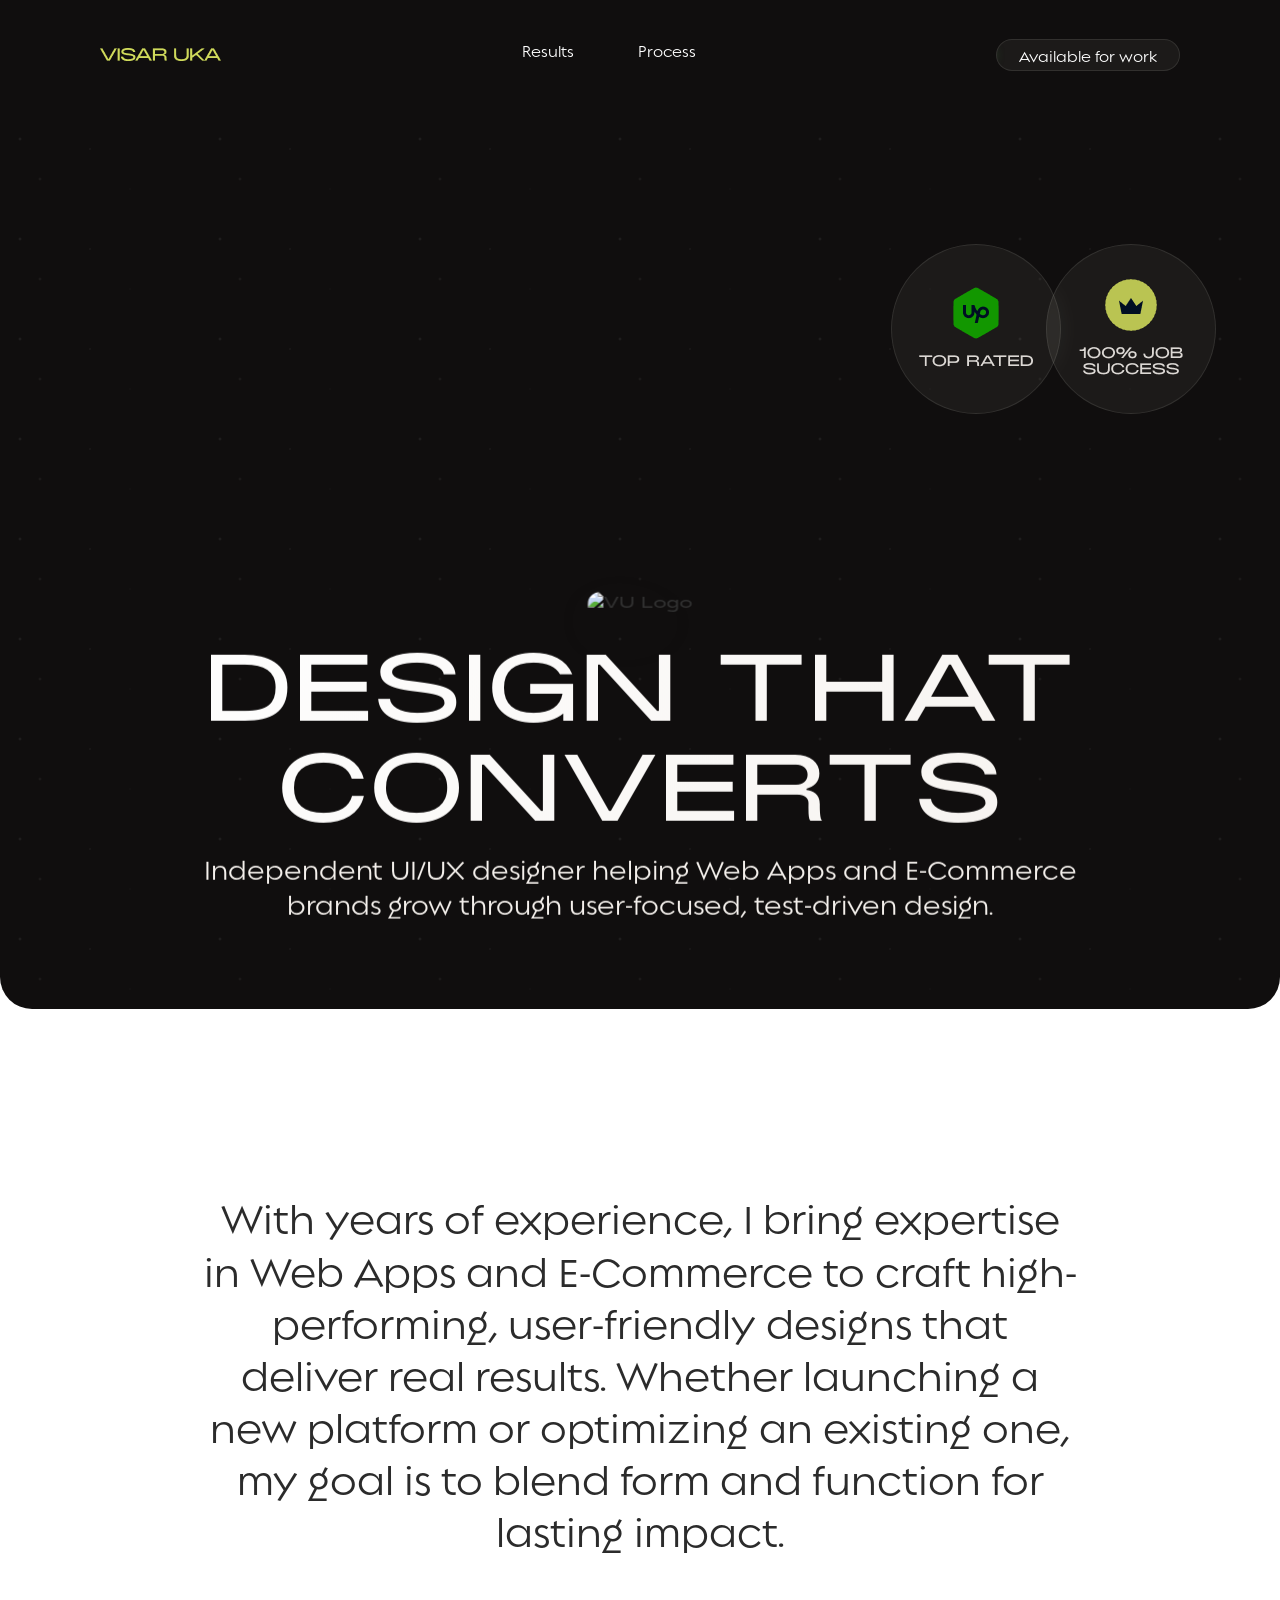
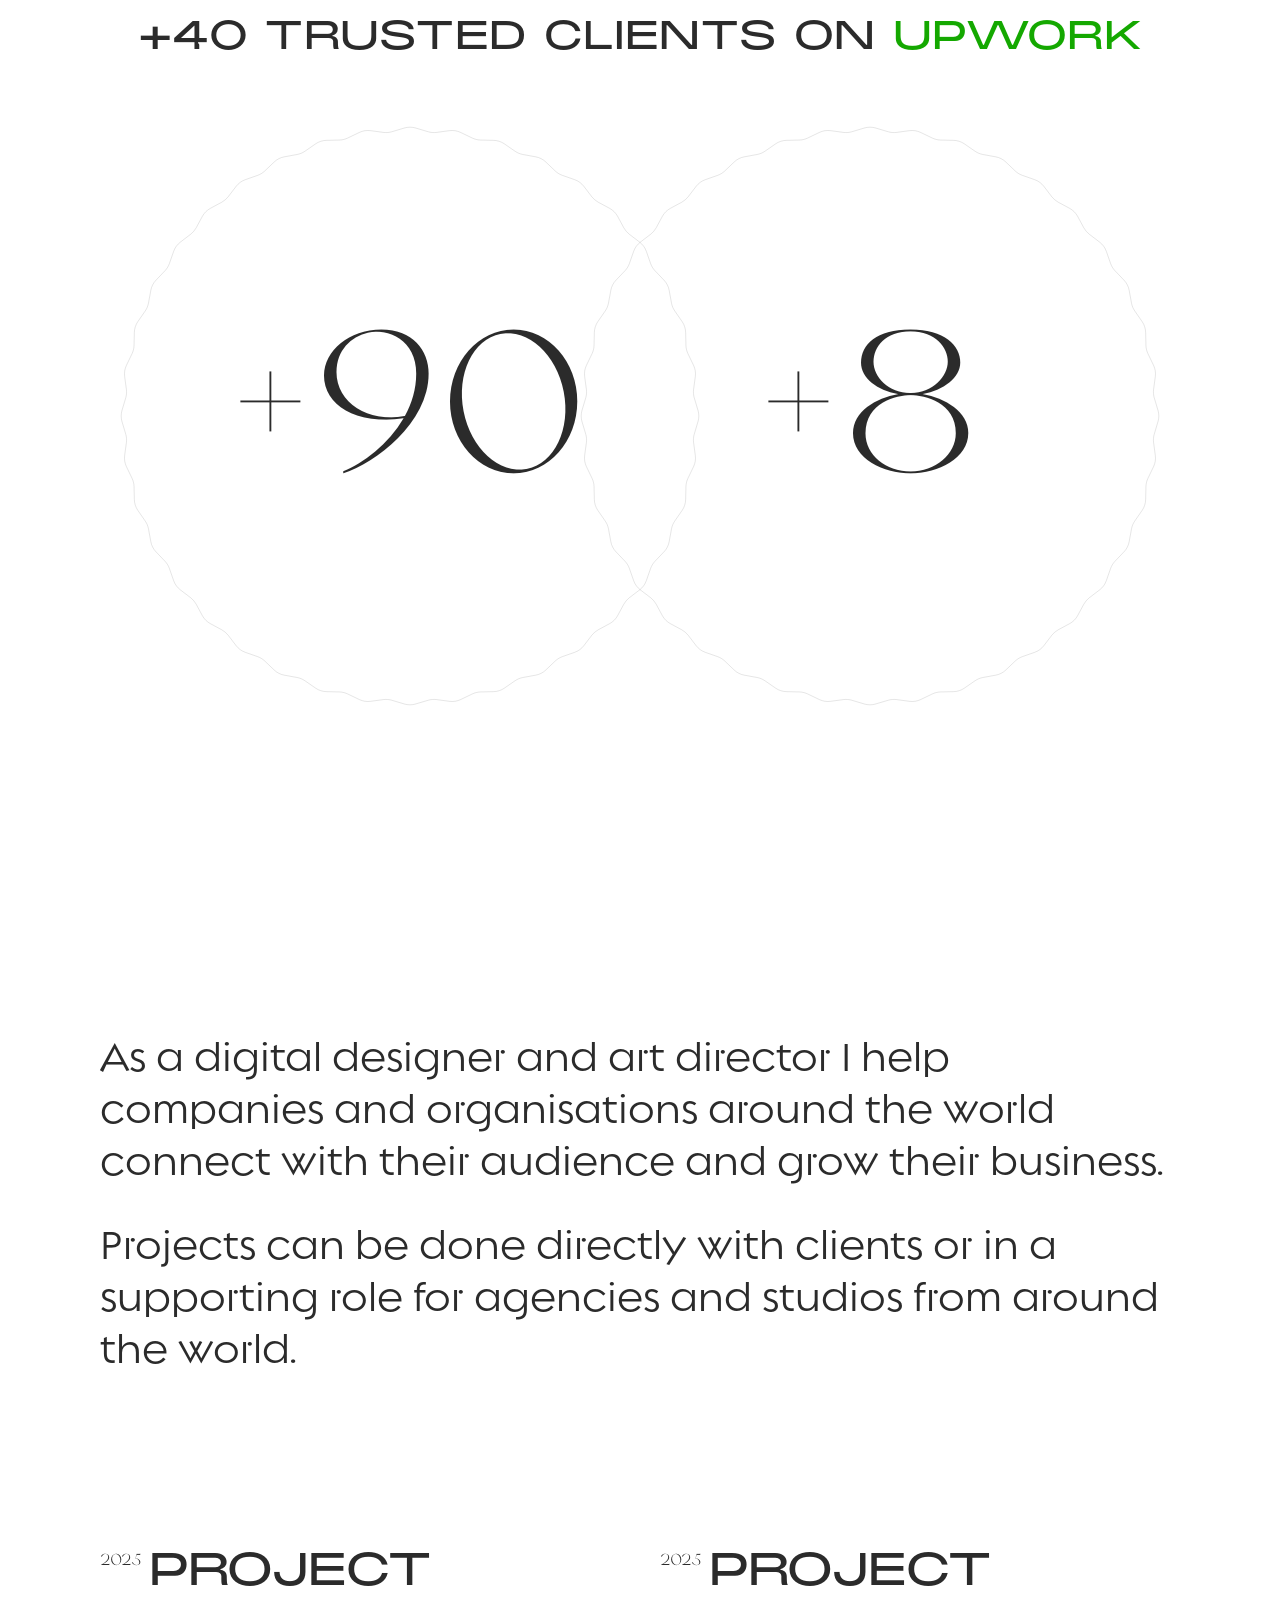
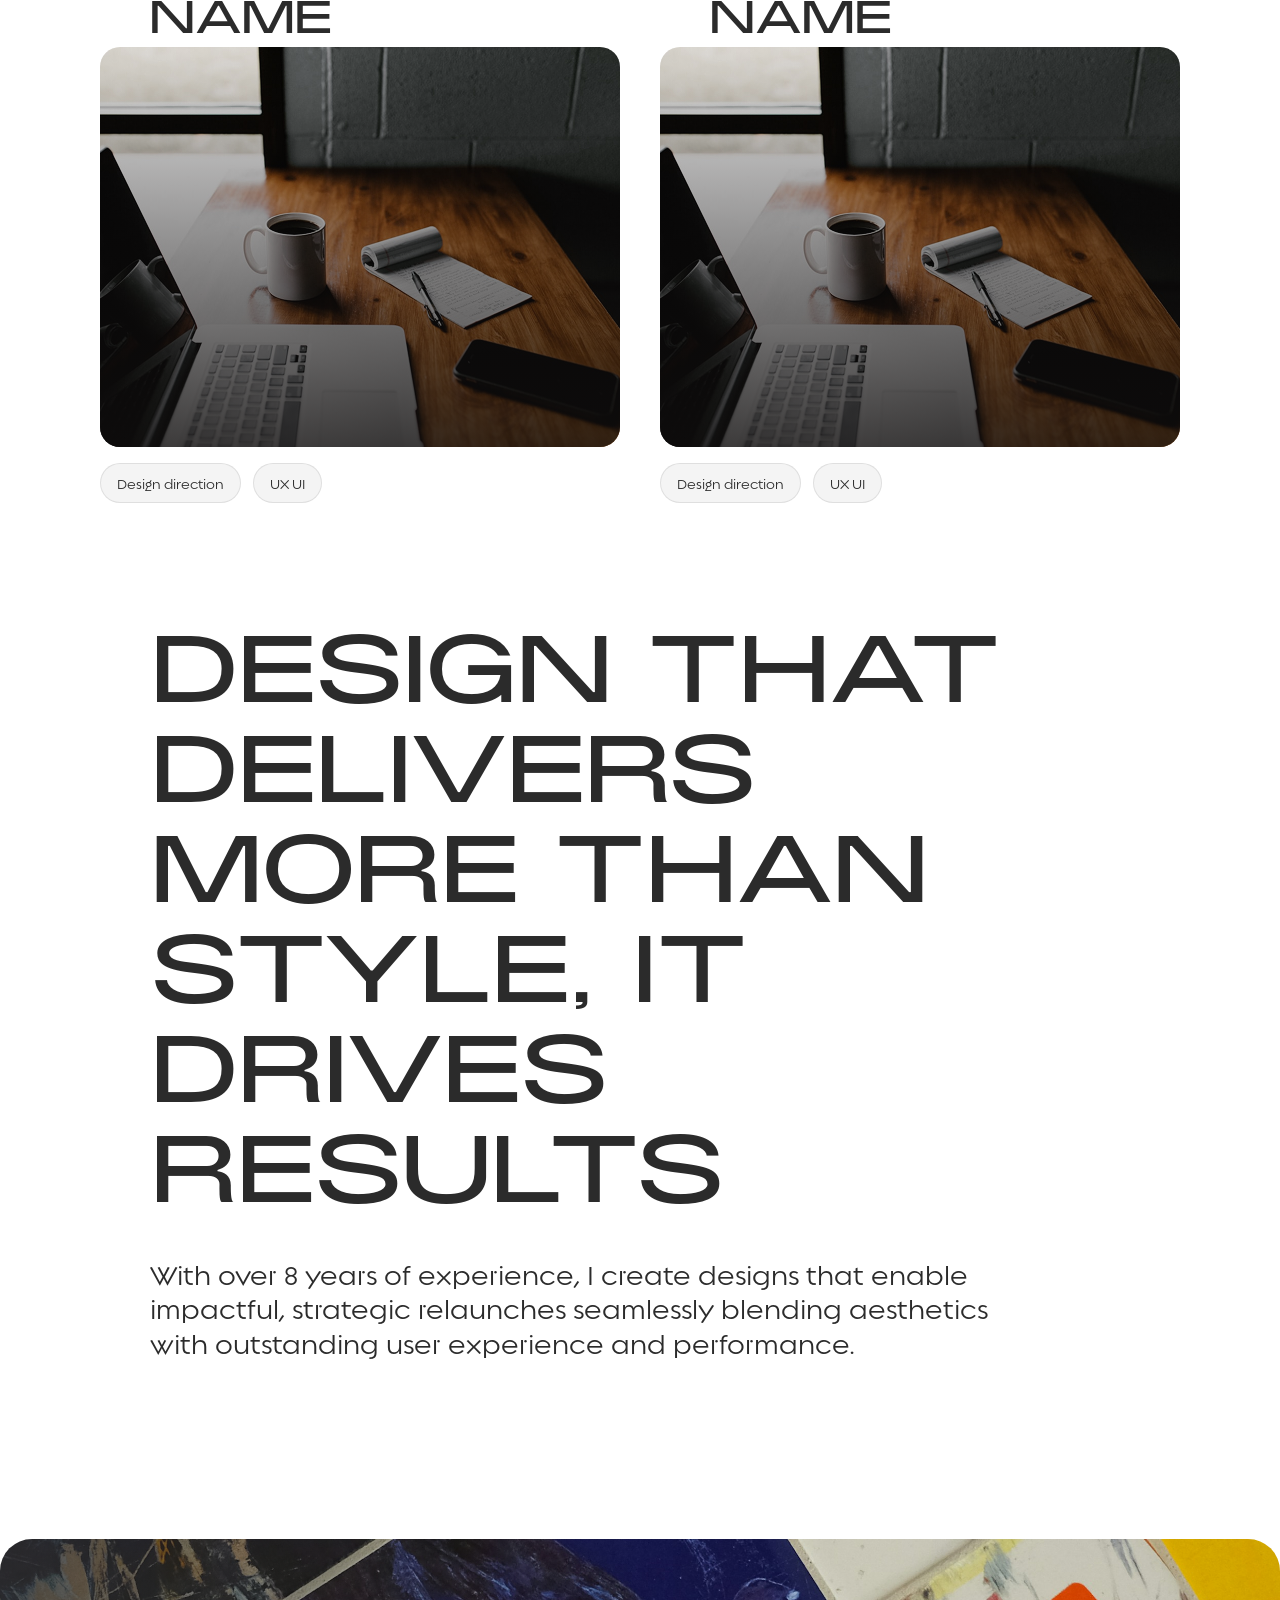
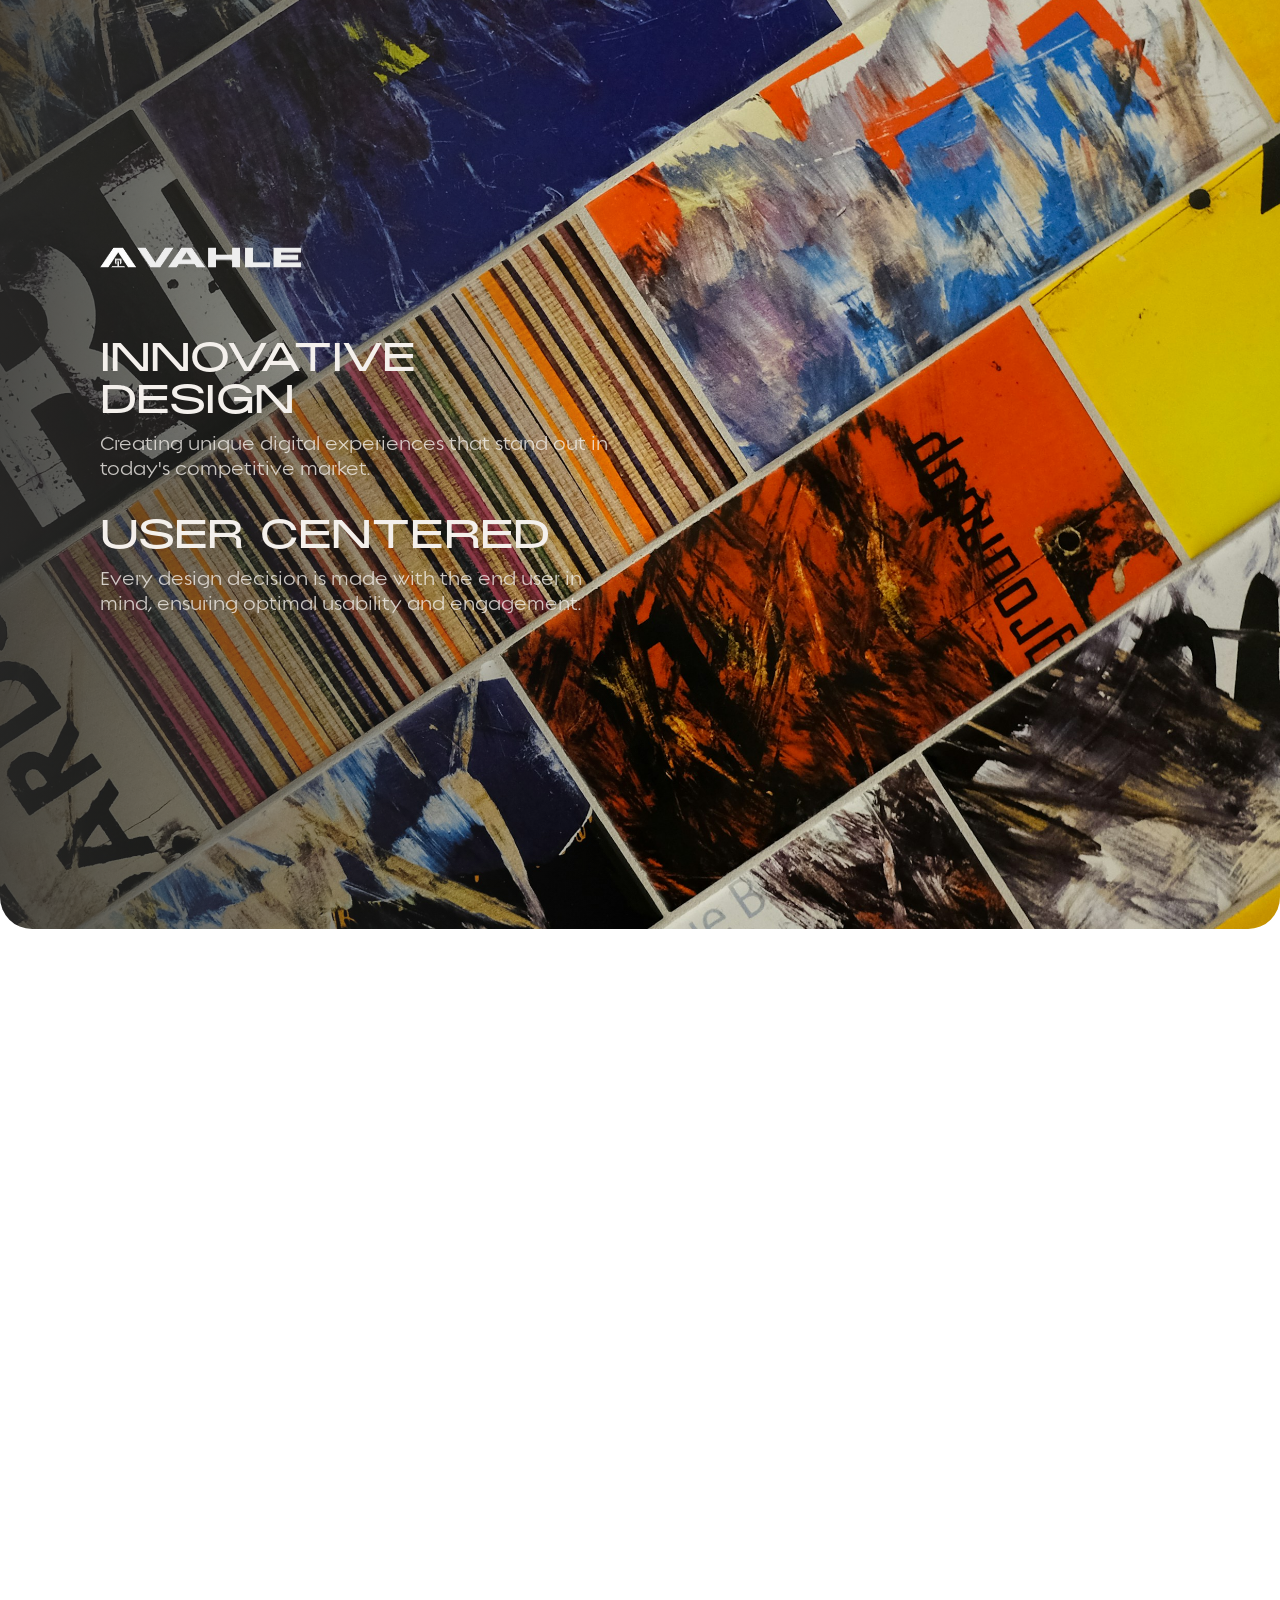
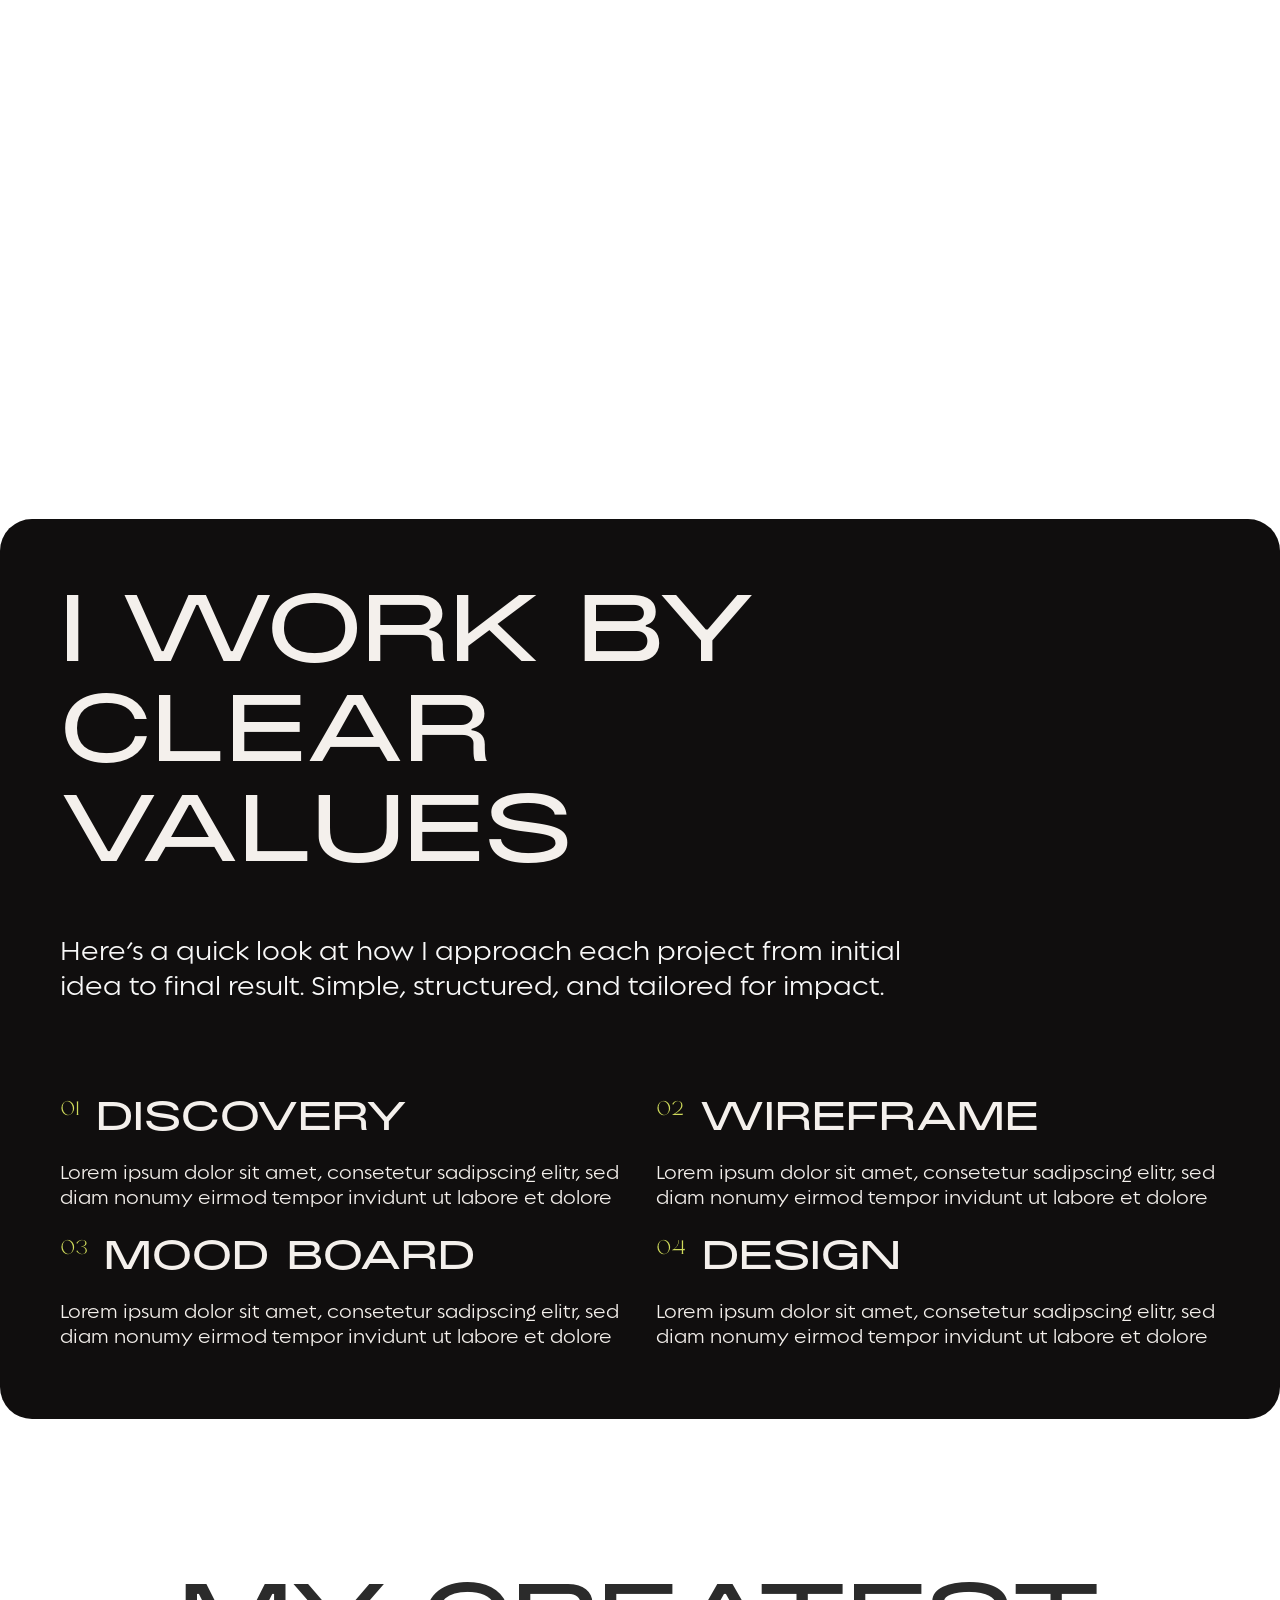
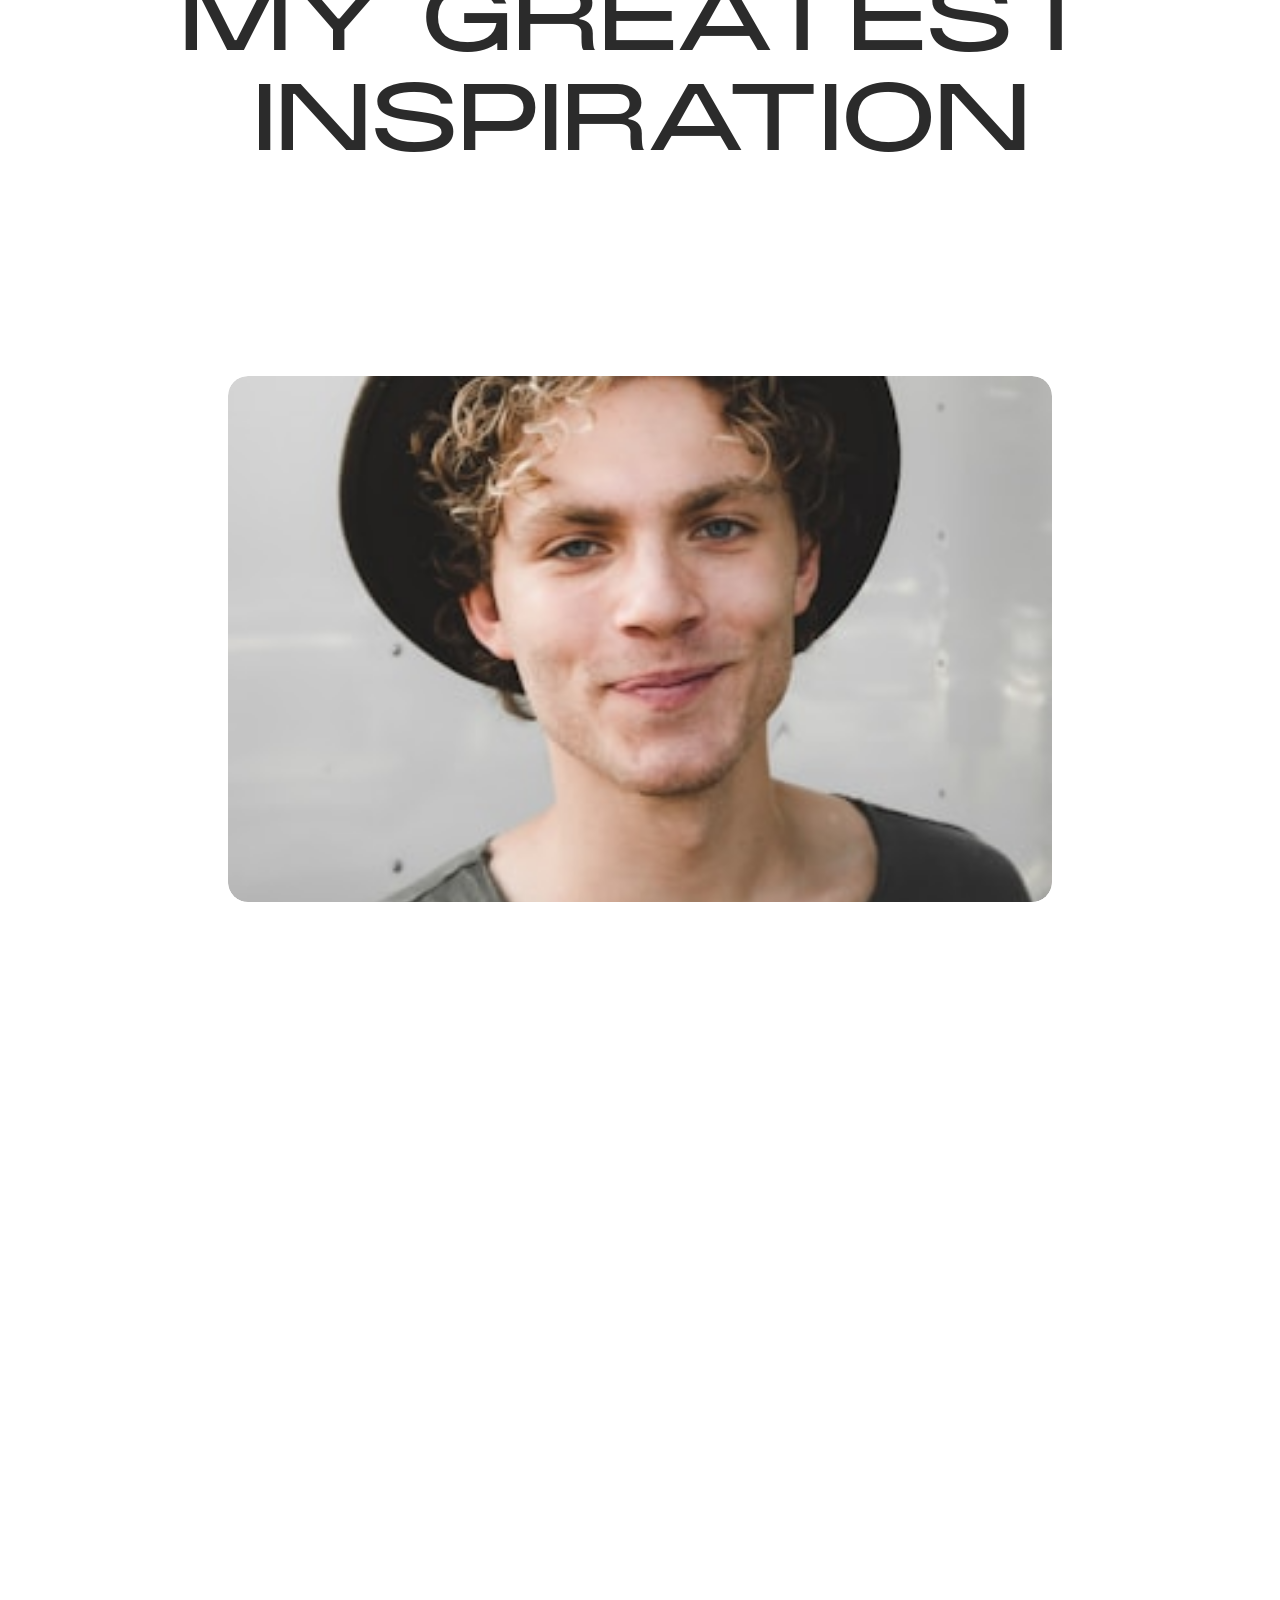
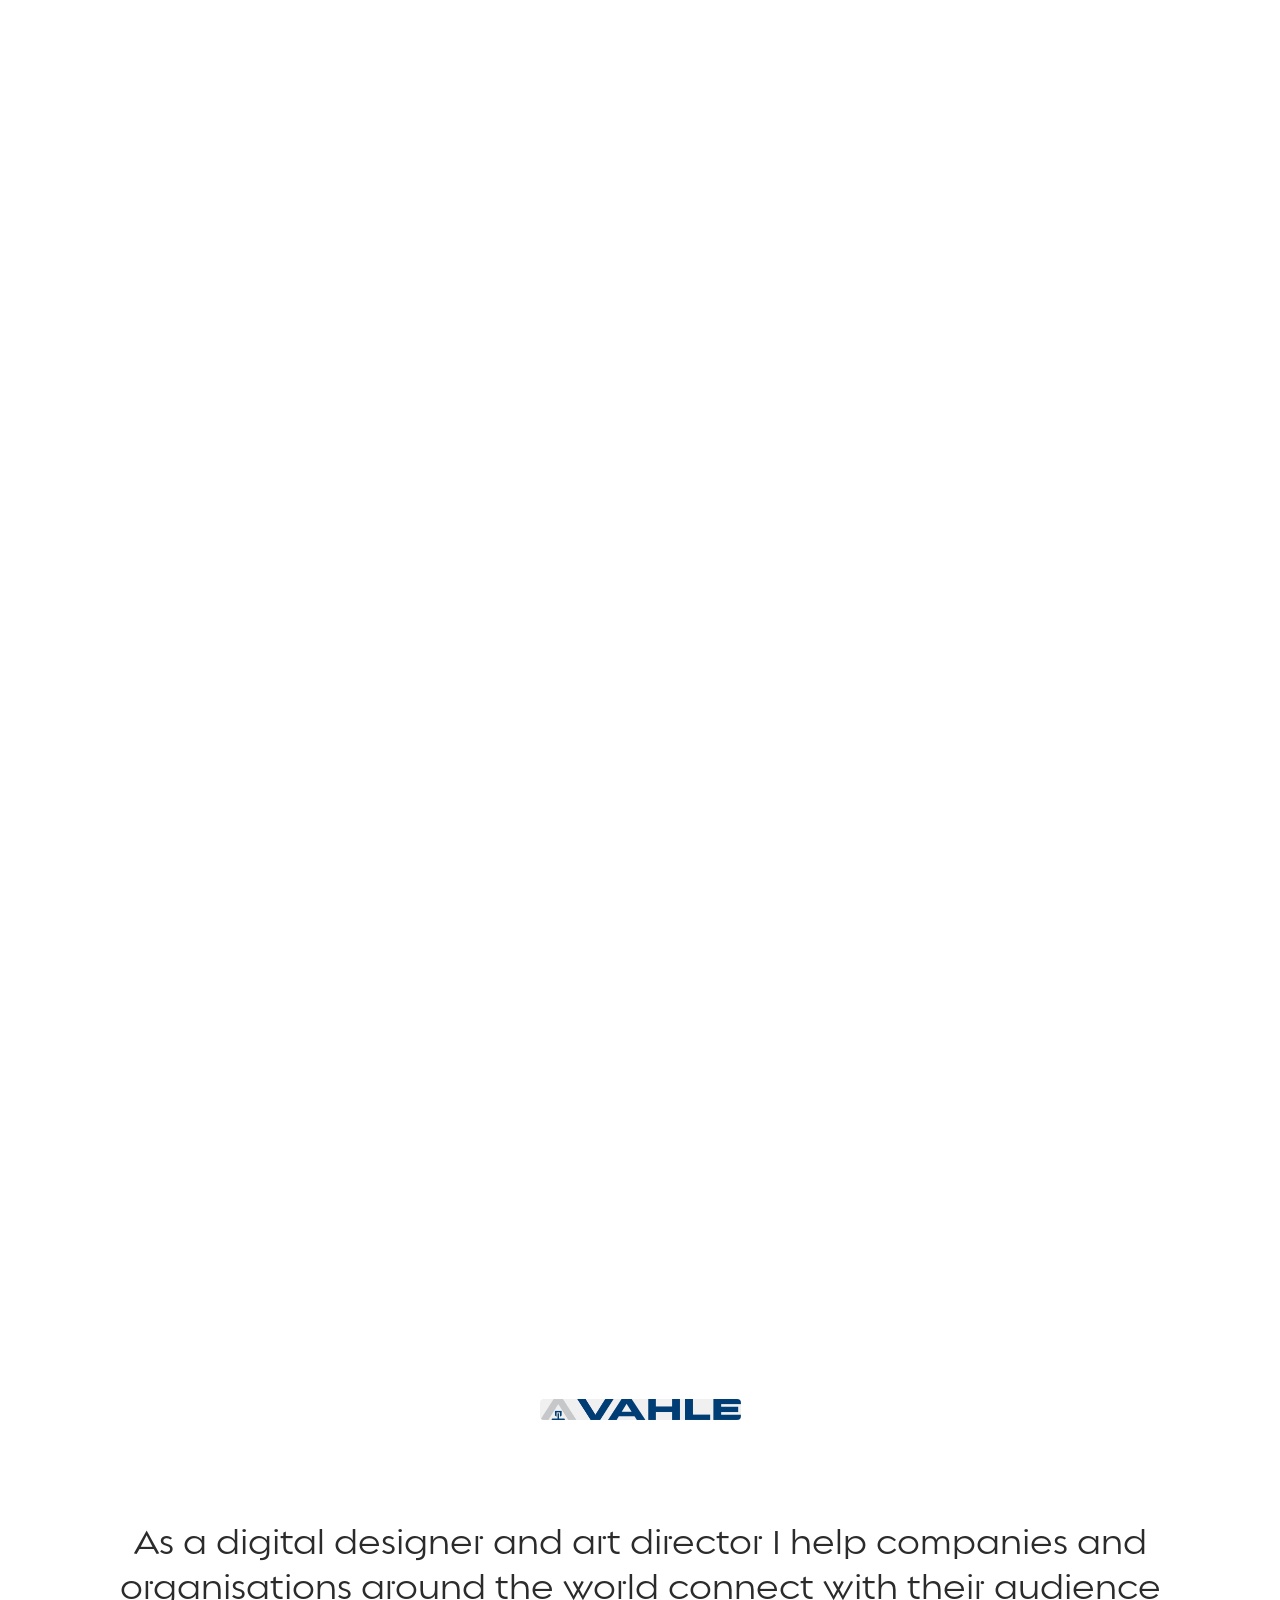
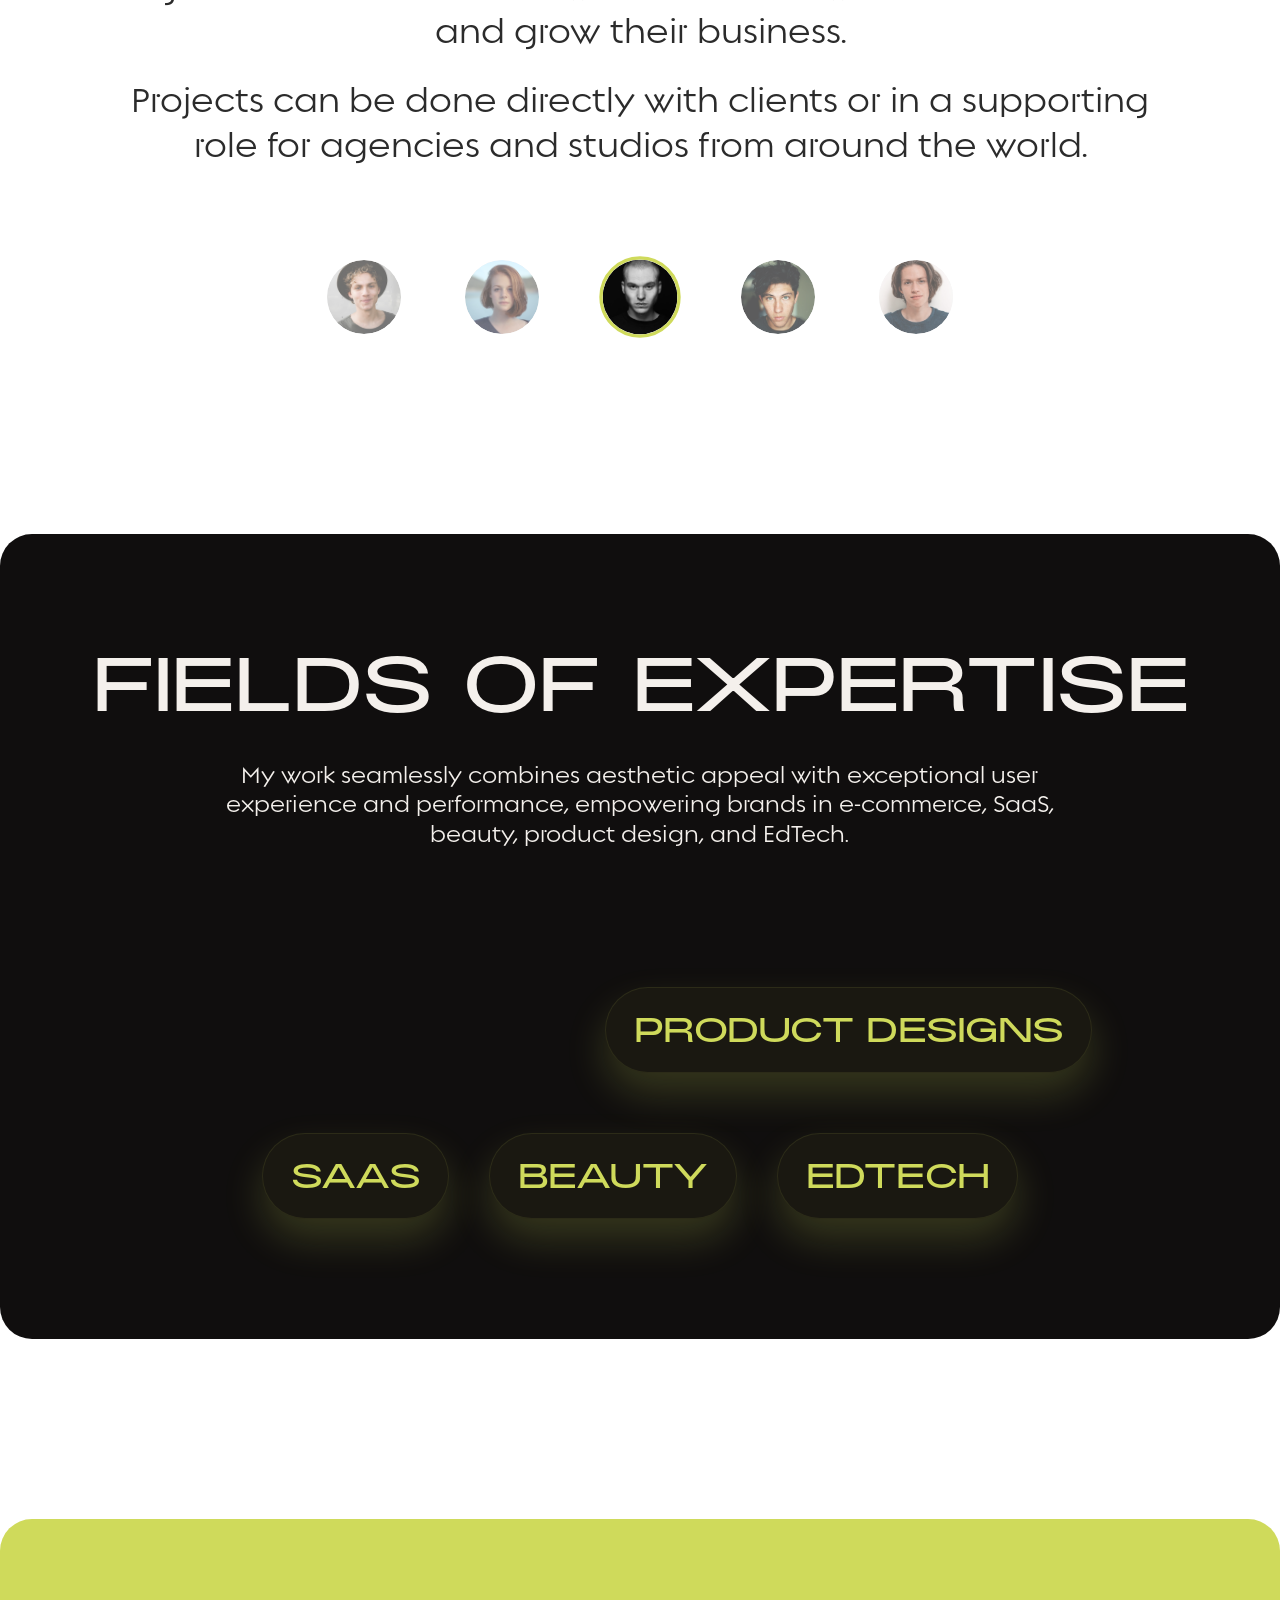
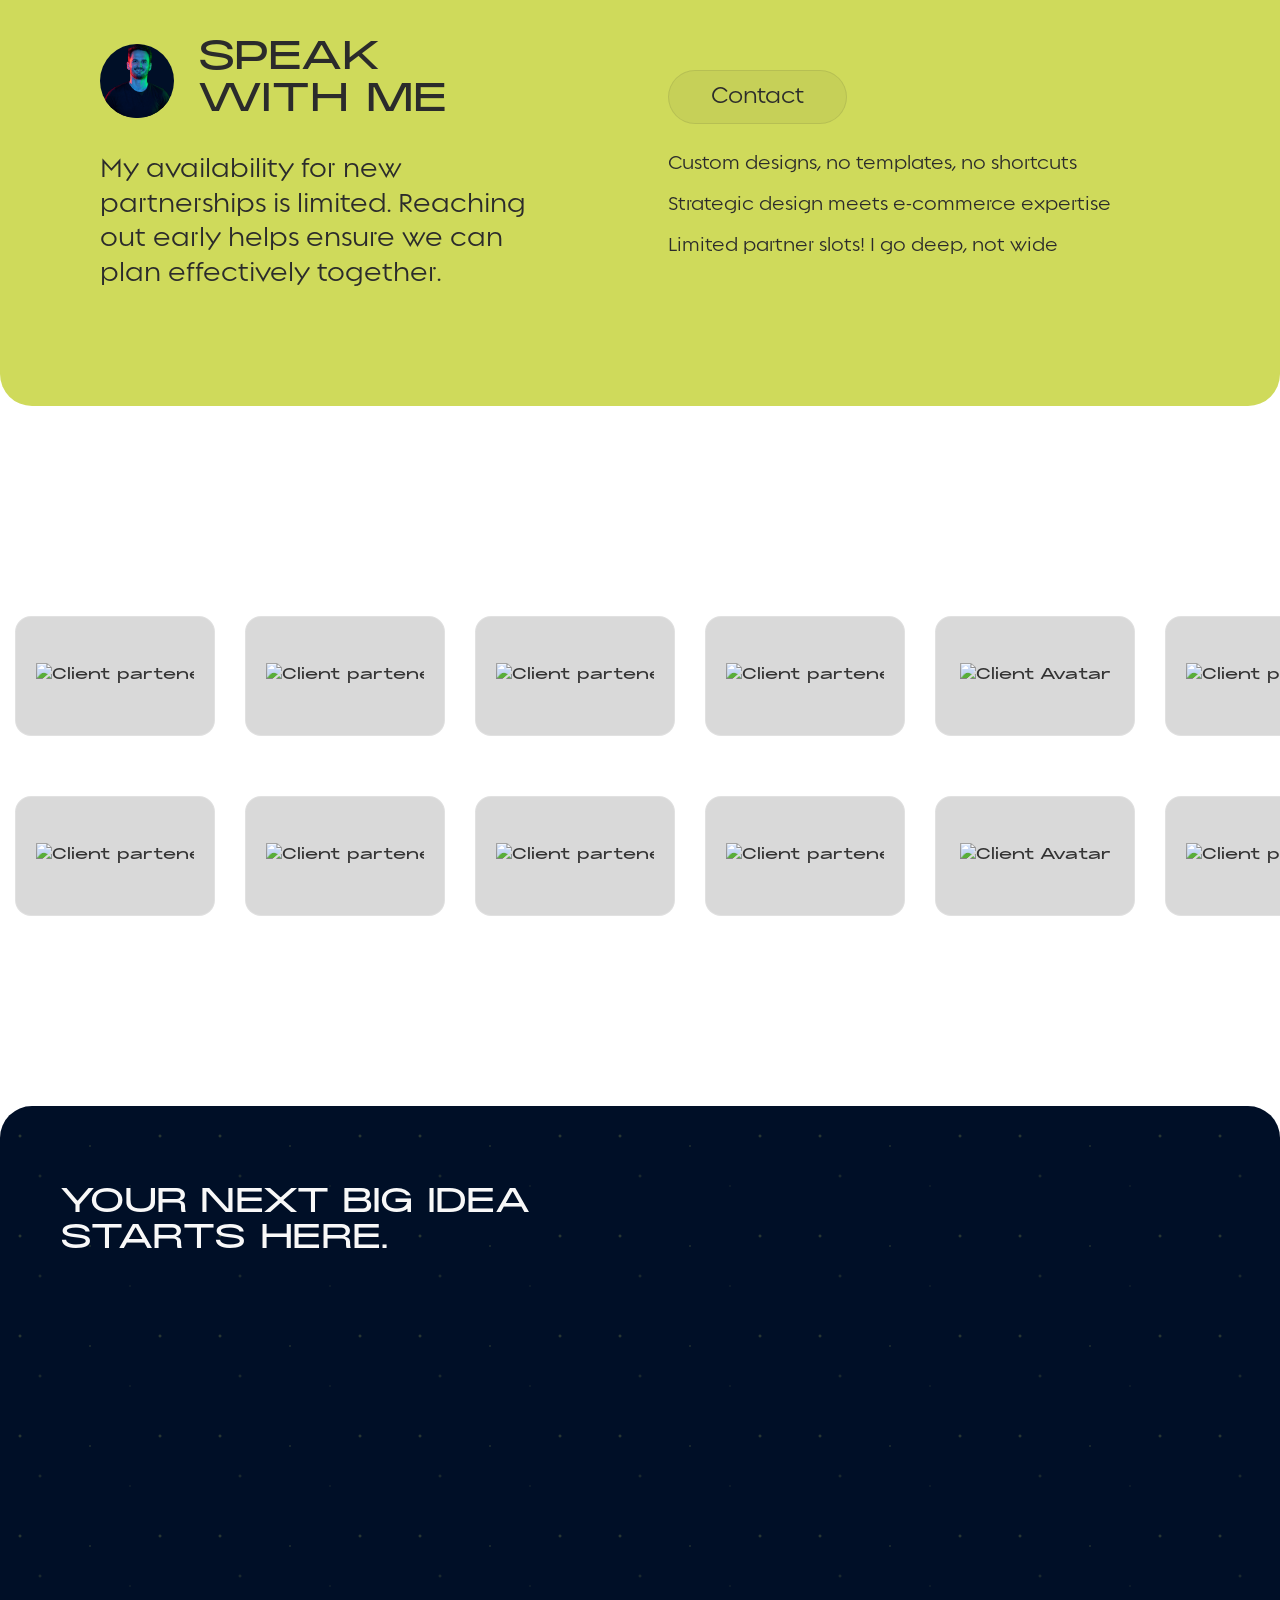
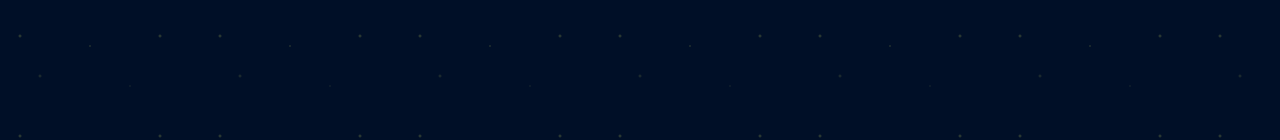
==== index.html @ d5e23ad5 "responsive bugs" ====
<!DOCTYPE html>
<html lang="en">

<head>
    <meta charset="UTF-8">
    <meta name="viewport" content="width=device-width, initial-scale=1.0">
    <meta http-equiv="X-UA-Compatible" content="ie=edge">
    <title>Vu Portfolio</title>

    <!-- Preload fonts for better performance -->
    <link rel="preload" href="assets/fonts/fonts/Alias/Alias-Regular.otf" as="font" type="font/otf" crossorigin>
    <link rel="preload" href="assets/fonts/fonts/Alias/Alias-Bold.otf" as="font" type="font/otf" crossorigin>
    <link rel="preload" href="assets/fonts/fonts/Regulator Nova/regulator-nova-medium.otf" as="font" type="font/otf"
        crossorigin>
    <link rel="preload" href="assets/fonts/fonts/SERMO/SERMORegular.otf" as="font" type="font/otf" crossorigin>
    <link rel="preload" href="assets/fonts/fonts/SERMO/SERMO-Italic.otf" as="font" type="font/otf" crossorigin>

    <!-- AOS Animation Library CSS -->
    <link href="https://unpkg.com/aos@2.3.1/dist/aos.css" rel="stylesheet">

    <!-- Custom CSS -->
    <link rel="stylesheet" href="style.css">
</head>

<body>
    <!-- Header Section -->
    <header class="header" data-aos="fade-down">
        <nav class="navbar">
            <div class="logo">
                <img src="assets/visaruka.png" alt="VU Logo" class="desktop-logo">
                <img src="assets/mobile-logo.png" alt="VU Mobile Logo" class="mobile-logo">
            </div>
            <ul class="nav-menu">
                <li><a href="#results" class="nav-link">Results</a></li>
                <li><a href="#process" class="nav-link">Process</a></li>
            </ul>
            <div class="nav-right">
                <p class="availability desktop-availability">Available for work</p>
                <img src="assets/hand.png" alt="Available" class="mobile-availability">
            </div>
        </nav>


    </header>

    <section class="banner-container" data-aos="fade-up">
        <div class="banner-image">
            <img src="assets/vu.svg" alt="VU Logo">
        </div>
        <div class="banner-content">
            <h1>Design That Converts</h1>
            <p>Independent UI/UX designer helping Web Apps and E-Commerce brands grow through user-focused, test-driven
                design.</p>
        </div>
        <div class="top-rated">
            <div class="item">
                <img src="assets/upwork.png" alt="VU Logo">
            </div>
            <div class="item">
                <img src="assets/jobsucsses.png" alt="VU Logo">

            </div>
        </div>

    </section>

    <!-- About Section -->
    <section class="about-container">
        <div>
            <p>
                With years of experience, I bring expertise in Web Apps and E-Commerce to craft high-performing,
                user-friendly designs that deliver real results. Whether launching a new platform or optimizing an
                existing
                one, my goal is to blend form and function for lasting impact.
            </p>
            <h2>
                +40 trusted clients on <span class="upwork">Upwork</span>
            </h2>
        </div>
        <div class="about-container-stats">
            <div>
                <img src="assets/circle.svg" alt="VU Logo">
                <span>
                    +8
                </span>
            </div>
            <div>
                <img src="assets/circle.svg" alt="VU Logo">
                <span>
                    +90

                </span>
            </div>
        </div>
    </section>


    <!-- Work Section -->
    <section class="work-container">
        <!-- New Section 1 - Centered Text -->
        <section>
            <div class="centered-text-container">
                <div class="centered-text-content">
                    <p class="centered-text">As a digital designer and art director I help companies and organisations
                        around the world connect with their audience and grow their business. </p>
                    <p class="centered-text second-text">
                        Projects can be done directly with clients or in a supporting role for agencies and studios from
                        around the world. 
                    </p>
                </div>
            </div>
        </section>
        <div class="project-card-container" data-aos="fade-up">
            <div class="project-card" data-aos="fade-up">
                <div class="project-header">
                    <span class="project-year">2025</span>
                    <h3 class="project-name">PROJECT NAME</h3>
                </div>
                <div class="project-image">

                    <div class="project-overlay">
                        <div class="project-arrow">
                            <img src="assets/arrow.png" alt="View Project">
                        </div>
                    </div>
                </div>

                <div class="project-tags">
                    <span class="tag">Design direction</span>
                    <span class="tag">UX UI</span>
                </div>
            </div>
            <div class="project-card" data-aos="fade-up">
                <div class="project-header">
                    <span class="project-year">2025</span>
                    <h3 class="project-name">PROJECT NAME</h3>
                </div>
                <div class="project-image">

                    <div class="project-overlay">
                        <div class="project-arrow">
                            <img src="assets/arrow.png" alt="View Project">
                        </div>
                    </div>
                </div>

                <div class="project-tags">
                    <span class="tag">Design direction</span>
                    <span class="tag">UX UI</span>
                </div>
            </div>
        </div>

        <!-- New Section 2 - Large Heading with Description -->
        <section class="large-heading-section" data-aos="fade-up">
            <div class="large-heading-container">
                <h2 class="large-heading">Design that delivers more than style, It drives results</h2>
                <p class="large-heading-description">With over 8 years of experience, I create designs that enable
                    impactful, strategic relaunches seamlessly blending aesthetics with outstanding user experience and
                    performance.</p>
            </div>
        </section>
    </section>

 <!-- Full Screen Carousel Section -->
    <section class="carousel-section" data-aos="fade-up">
        <div class="carousel-container">
            <!-- First Slide -->
            <div class="carousel-slide" data-slide="1">
                <div class="carousel-background"
                    style="background: linear-gradient(270deg, rgba(43, 43, 43, 0) 50%, rgba(43, 43, 43, 0.8) 100%), url('assets/slider2.jpg') center/cover no-repeat;">
                </div>
                <div class="carousel-content">
                    <div class="carousel-content-inner">
                        <div class="carousel-logo">
                            <img src="assets/avahle.png" alt="Avahle Logo">
                        </div>
                        <div class="carousel-text-content">
                            <div class="carousel-text-item">
                                <div class="carousel-text-header">
                                    <h3>INNOVATIVE DESIGN</h3>
                                </div>
                                <p>Creating unique digital experiences that stand out in today's competitive market.</p>
                            </div>
                            <div class="carousel-text-item">
                                <div class="carousel-text-header">
                                    <h3>USER CENTERED</h3>
                                </div>
                                <p>Every design decision is made with the end user in mind, ensuring optimal usability
                                    and engagement.</p>
                            </div>
                        </div>
                    </div>
                </div>
            </div>

            <!-- Second Slide -->
            <div class="carousel-slide" data-slide="2">
                <div class="carousel-background"
                    style="background: linear-gradient(270deg, rgba(43, 43, 43, 0) 50%, rgba(43, 43, 43, 0.8) 100%), url('assets/slider1.jpg') center/cover no-repeat;">
                </div>
                <div class="carousel-content">
                    <div class="carousel-content-inner">
                        <div class="carousel-logo">
                            <img src="assets/avahle.png" alt="Avahle Logo">
                        </div>
                        <div class="carousel-text-content">
                            <div class="carousel-text-item">
                                <div class="carousel-text-header">
                                    <h3>INNOVATIVE DESIGN</h3>
                                </div>
                                <p>Creating unique digital experiences that stand out in today's competitive market.</p>
                            </div>
                            <div class="carousel-text-item">
                                <div class="carousel-text-header">
                                    <h3>USER CENTERED</h3>
                                </div>
                                <p>Every design decision is made with the end user in mind, ensuring optimal usability
                                    and engagement.</p>
                            </div>
                        </div>
                    </div>
                </div>
            </div>
        </div>
    </section>

    <!-- Fields of Expertise Section -->
    <section class="expertise-section" data-aos="fade-up">
        <div class="expertise-container">
            <div class="expertise-content">
                <h2 class="expertise-title">I work by clear <br>values</h2>
                <p class="expertise-description">
                    Here’s a quick look at how I approach each project from initial idea to final result. Simple,
                    structured, and tailored for impact. </p>
            </div>
            <div class="expertise-info">
                <div class="expertise-info-item">
                    <div class="expertise-info-header">
                        <span class="expertise-info-number">01</span>
                        <h3 class="expertise-info-title">Discovery</h3>
                    </div>
                    <div class="expertise-info-description">
                        <p>Lorem ipsum dolor sit amet, consetetur sadipscing elitr, sed diam nonumy eirmod tempor
                            invidunt ut labore et dolore</p>
                    </div>
                </div>
                <div class="expertise-info-item">
                    <div class="expertise-info-header">
                        <span class="expertise-info-number">02</span>
                        <h3 class="expertise-info-title">Wireframe</h3>
                    </div>
                    <div class="expertise-info-description">
                        <p>Lorem ipsum dolor sit amet, consetetur sadipscing elitr, sed diam nonumy eirmod tempor
                            invidunt ut labore et dolore</p>
                    </div>
                </div>
                <div class="expertise-info-item">
                    <div class="expertise-info-header">
                        <span class="expertise-info-number">03</span>
                        <h3 class="expertise-info-title">Mood Board</h3>
                    </div>
                    <div class="expertise-info-description">
                        <p>Lorem ipsum dolor sit amet, consetetur sadipscing elitr, sed diam nonumy eirmod tempor
                            invidunt ut labore et dolore</p>
                    </div>
                </div>
                <div class="expertise-info-item">
                    <div class="expertise-info-header">
                        <span class="expertise-info-number">04</span>
                        <h3 class="expertise-info-title">Design</h3>
                    </div>
                    <div class="expertise-info-description">
                        <p>Lorem ipsum dolor sit amet, consetetur sadipscing elitr, sed diam nonumy eirmod tempor
                            invidunt ut labore et dolore</p>
                    </div>
                </div>
            </div>
        </div>
    </section>

    <!-- Portfolio Gallery Section -->
    <section>
        <div class="gallery-section" data-aos="fade-up">
            <div class="gallery-title-container">
                <h2 class="gallery-title">My Greatest Inspiration</h2>
            </div>

            <div class="sticky-gallery-container">
                <div class="sticky-gallery-content">
                    <div class="gallery-image-stack">
                        <div class="gallery-image" data-image="1">
                            <img src="assets/1.jpg" alt="Gallery Image 1">
                        </div>
                        <div class="gallery-image" data-image="2">
                            <img src="assets/2.jpg" alt="Gallery Image 2">
                        </div>
                        <div class="gallery-image" data-image="3">
                            <img src="assets/3.jpg" alt="Gallery Image 3">
                        </div>
                        <div class="gallery-image" data-image="4">
                            <img src="assets/4.jpg" alt="Gallery Image 4">
                        </div>
                        <div class="gallery-image" data-image="5">
                            <img src="assets/5.jpg" alt="Gallery Image 5">
                        </div>
                    </div>
                </div>

                <!-- Spacer to create scroll distance -->
                <div class="gallery-spacer"></div>
            </div>
        </div>

    </section>

    <!-- Testimonials/Clients Section -->
    <section class="testimonials-section" data-aos="fade-up">
        <div class="testimonials-container">
            <div class="testimonials-content">
                <div class="testimonials-logo">
                    <div class="logo-placeholder">
                        <img src="assets/testimonials-logo.png" alt="Client Avatar">

                    </div>
                </div>
                <div class="testimonials-text">
                    <p>As a digital designer and art director I help companies and organisations around the world
                        connect with their audience and grow their business.</p>
                    <p>Projects can be done directly with clients or in a supporting role for agencies and studios from
                        around the world.</p>
                </div>
                <div class="client-avatars">
                    <div class="avatar-item">
                        <div class="avatar-placeholder">
                            <img src="assets/1.jpg" alt="Client Avatar">
                        </div>
                    </div>
                    <div class="avatar-item">
                        <div class="avatar-placeholder">
                            <img src="assets/2.jpg" alt="Client Avatar">
                        </div>
                    </div>
                    <div class="avatar-item active">
                        <div class="avatar-placeholder">
                            <img src="assets/3.jpg" alt="Client Avatar">
                        </div>
                    </div>
                    <div class="avatar-item">
                        <div class="avatar-placeholder">
                            <img src="assets/4.jpg" alt="Client Avatar">
                        </div>
                    </div>
                    <div class="avatar-item">
                        <div class="avatar-placeholder">
                            <img src="assets/5.jpg" alt="Client Avatar">
                        </div>
                    </div>
                </div>
            </div>
        </div>
    </section>

    <!-- Experience Section -->
    <section class="experience-section" data-aos="fade-up">
        <div class="experience-container">
            <div class="experience-content">
                <h2 class="experience-title">FIELDS OF EXPERTISE</h2>
                <p class="experience-description">
                    My work seamlessly combines aesthetic appeal with exceptional user experience and performance,
                    empowering brands in e-commerce, SaaS, beauty, product design, and EdTech.
                </p>
            </div>
            <div class="experience-tags" id="experience-tags-container">
                <div class="experience-tags-row">
                    <span class="experience-tag animate-fall-init">E-COMMERCE</span>
                    <span class="experience-tag animate-fall-init">PRODUCT DESIGNS</span>
                </div>
                <div class="experience-tags-row">
                    <span class="experience-tag animate-fall-init">SAAS</span>
                    <span class="experience-tag animate-fall-init">BEAUTY</span>
                    <span class="experience-tag animate-fall-init">EDTECH</span>
                </div>
            </div>
        </div>
    </section>

    <!-- Speak with Me Section -->
    <section class="speak-with-me-section" data-aos="fade-up">
        <div class="speak-container">
            <div class="speak-content">
                <div class="speak-left">
                    <div class="speak-header">
                        <div class="speak-avatar">
                            <img src="assets/vuspeak.png" alt="VU Avatar">
                        </div>
                        <h2 class="speak-title">SPEAK WITH ME</h2>
                    </div>
                    <p class="speak-description">
                        My availability for new partnerships is limited. Reaching out early helps ensure we can plan
                        effectively together.
                    </p>
                </div>

                <div class="speak-right">
                    <div class="contact-badge">
                        <span>Contact</span>
                    </div>
                    <div class="contact-features">
                        <p class="contact-feature">Custom designs, no templates, no shortcuts</p>
                        <p class="contact-feature">Strategic design meets e-commerce expertise</p>
                        <p class="contact-feature">Limited partner slots! I go deep, not wide</p>
                    </div>
                </div>
            </div>
        </div>
    </section>

    <!-- Parteners Company Section -->
    <section class="parteners-company">
        <div class="marquee-wrapper">
            <div class="marquee-content">
                <div class="parteners-item">
                    <img src="assets/client-1.png" alt="Client parteners">
                </div>
                <div class="parteners-item">
                    <img src="assets/client-2.png" alt="Client parteners">
                </div>
                <div class="parteners-item">
                    <img src="assets/client-3.png" alt="Client parteners">
                </div>
                <div class="parteners-item">
                    <img src="assets/client-4.png" alt="Client parteners">
                </div>
                <div class="parteners-item">
                    <img src="assets/client-5.png" alt="Client Avatar">
                </div>
                <!-- Duplicate content for seamless loop -->
                <div class="parteners-item">
                    <img src="assets/client-1.png" alt="Client parteners">
                </div>
                <div class="parteners-item">
                    <img src="assets/client-2.png" alt="Client parteners">
                </div>
                <div class="parteners-item">
                    <img src="assets/client-3.png" alt="Client parteners">
                </div>
                <div class="parteners-item">
                    <img src="assets/client-4.png" alt="Client parteners">
                </div>
                <div class="parteners-item">
                    <img src="assets/client-5.png" alt="Client Avatar">
                </div>
            </div>
        </div>
    </section>

    <!-- Second Marquee Section (Reverse Direction) -->
    <section class="parteners-company-reverse">
        <div class="marquee-wrapper-reverse">
            <div class="marquee-content-reverse">
                <div class="parteners-item">
                    <img src="assets/client-5.png" alt="Client parteners">
                </div>
                <div class="parteners-item">
                    <img src="assets/client-4.png" alt="Client parteners">
                </div>
                <div class="parteners-item">
                    <img src="assets/client-3.png" alt="Client parteners">
                </div>
                <div class="parteners-item">
                    <img src="assets/client-2.png" alt="Client parteners">
                </div>
                <div class="parteners-item">
                    <img src="assets/client-1.png" alt="Client Avatar">
                </div>
                <!-- Duplicate content for seamless loop -->
                <div class="parteners-item">
                    <img src="assets/client-5.png" alt="Client parteners">
                </div>
                <div class="parteners-item">
                    <img src="assets/client-4.png" alt="Client parteners">
                </div>
                <div class="parteners-item">
                    <img src="assets/client-3.png" alt="Client parteners">
                </div>
                <div class="parteners-item">
                    <img src="assets/client-2.png" alt="Client parteners">
                </div>
                <div class="parteners-item">
                    <img src="assets/client-1.png" alt="Client Avatar">
                </div>
            </div>
        </div>
    </section>

    <!-- Footer Section -->
    <footer class="footer" data-aos="fade-up">
        <div class="footer-container">
            <div class="footer-content">
                <div class="footer-left">
                    <div class="footer-tagline">
                        <h2>YOUR NEXT BIG IDEA<br>STARTS HERE.</h2>
                        <p class="footer-cta">LET'S MAKE IT REAL!</p>
                    </div>
                </div>

                <div class="footer-right">
                    <div class="footer-links">
                        <a href="#linkedin" class="footer-link">LINKEDIN</a>
                        <a href="#upwork" class="footer-link">UPWORK</a>
                    </div>
                </div>
            </div>

            <div class="footer-bottom">
                <div class="footer-brand">
                    <h1>VISAR UKA</h1>
                </div>
                <div class="footer-copyright">
                    <p>© 2025</p>
                </div>
            </div>
        </div>
    </footer>



    <!-- AOS Animation Library JS -->
    <script src="https://unpkg.com/aos@2.3.1/dist/aos.js"></script>

    <!-- Custom JavaScript -->
    <script src="index.js"></script>
</body>

</html>
---- style.css ----
/* Font Face Declarations */
@font-face {
    font-family: 'Alias';
    src: url('assets/fonts/fonts/Alias/Alias-Regular.otf') format('opentype');
    font-weight: 400;
    font-style: normal;
    font-display: swap;
}

@font-face {
    font-family: 'Alias';
    src: url('assets/fonts/fonts/Alias/Alias-Bold.otf') format('opentype');
    font-weight: 700;
    font-style: normal;
    font-display: swap;
}

@font-face {
    font-family: 'Regulator Nova';
    src: url('assets/fonts/fonts/Regulator Nova/regulator-nova-medium.otf') format('opentype');
    font-weight: 500;
    font-style: normal;
    font-display: swap;
}

@font-face {
    font-family: 'SERMO';
    src: url('assets/fonts/fonts/SERMO/SERMORegular.otf') format('opentype');
    font-weight: 400;
    font-style: normal;
    font-display: swap;
}

@font-face {
    font-family: 'SERMO';
    src: url('assets/fonts/fonts/SERMO/SERMO-Italic.otf') format('opentype');
    font-weight: 400;
    font-style: italic;
    font-display: swap;
}

/* CSS Reset and Base Styles */
* {
    margin: 0;
    padding: 0;
    box-sizing: border-box;
}

html {
    scroll-behavior: smooth;
    overflow-x: hidden;
    max-width: 100vw;
}

body {
    font-family: 'Alias', sans-serif;
    line-height: 1.6;
    color: #333;
    overflow-x: hidden;
    width: 100vw;
    max-width: 100vw;
    box-sizing: border-box;
}

/* Ensure all elements use border-box */
*, *::before, *::after {
    box-sizing: border-box;
}


/* Header Styles */
.header {
    width: 100%;
    padding: 32px 100px;
    background-color: #100E0E;

    transition: all 0.6s cubic-bezier(0.25, 0.46, 0.45, 0.94);
    backdrop-filter: blur(10px);
    border-bottom: 1px solid transparent;
    animation: slideDown 0.8s cubic-bezier(0.25, 0.46, 0.45, 0.94);
}

.header.scrolled {
    background-color: rgba(16, 14, 14, 0.95);
    border-bottom: 1px solid rgba(244, 240, 236, 0.1);
    box-shadow: 0 8px 32px rgba(0, 0, 0, 0.3);
    backdrop-filter: blur(20px);
}

.navbar {
    display: flex;
    justify-content: space-between;
    align-items: center;
    position: relative;
}

.logo {
    opacity: 0;
    transform: translateY(-20px);
    animation: logoFadeIn 1s cubic-bezier(0.25, 0.46, 0.45, 0.94) 0.3s forwards;
    transition: transform 0.3s cubic-bezier(0.25, 0.46, 0.45, 0.94);
}

.logo:hover {
    transform: translateY(-20px) scale(1.05);
}

.logo img {
    transition: filter 0.3s ease;
}

.logo:hover img {
    filter: brightness(1.2);
}

.nav-menu {
    display: flex;
    list-style: none;
    gap: 2rem;
    opacity: 0;
    transform: translateY(-20px);
    animation: navMenuFadeIn 1s cubic-bezier(0.25, 0.46, 0.45, 0.94) 0.5s forwards;
}

.nav-menu li {
    position: relative;
    overflow: hidden;
}

.nav-link {
    text-decoration: none;
    font-family: 'Regulator Nova', sans-serif;
    font-weight: 500;
    font-style: normal;
    font-size: 16px;
    line-height: 124%;
    letter-spacing: 0;
    text-align: center;
    color: #fff;
    position: relative;
    display: inline-block;
    padding: 8px 16px;
    border-radius: 8px;
    transition: all 0.4s cubic-bezier(0.25, 0.46, 0.45, 0.94);
    overflow: hidden;
}

.nav-link::before {
    content: '';
    position: absolute;
    top: 0;
    left: -100%;
    width: 100%;
    height: 100%;
    background: linear-gradient(90deg, transparent, rgba(244, 240, 236, 0.1), transparent);
    transition: left 0.6s cubic-bezier(0.25, 0.46, 0.45, 0.94);
}

.nav-link:hover::before {
    left: 100%;
}

.nav-link::after {
    content: '';
    position: absolute;
    bottom: 0;
    left: 50%;
    width: 0;
    height: 2px;
    background: linear-gradient(90deg, #F4F0EC, #fff);
    transition: all 0.4s cubic-bezier(0.25, 0.46, 0.45, 0.94);
    transform: translateX(-50%);
    border-radius: 1px;
}

.nav-link:hover {
    color: #F4F0EC;
    background-color: rgba(244, 240, 236, 0.05);
    transform: translateY(-2px);
    box-shadow: 0 4px 12px rgba(244, 240, 236, 0.1);
}

.nav-link:hover::after {
    width: 80%;
}

.nav-link.active {
    color: #F4F0EC;
    background-color: rgba(244, 240, 236, 0.08);
}

.nav-link.active::after {
    width: 80%;
    background: linear-gradient(90deg, #F4F0EC, #fff);
}

.nav-right {
    width: 184px;
    height: 32px;
    display: flex;
    border-radius: 100px;
    border: 1px solid #F4F0EC1A;
    background: #F4F0EC0D;
    font-family: 'Regulator Nova', sans-serif;
    font-weight: 500;
    font-style: normal;
    font-size: 16px;
    line-height: 124%;
    letter-spacing: 0;
    color: white;
    align-items: center;
    justify-content: center;
    position: relative;
    overflow: hidden;
    opacity: 0;
    transform: translateY(-20px);
    animation: availabilityFadeIn 1s cubic-bezier(0.25, 0.46, 0.45, 0.94) 0.7s forwards;
    transition: all 0.4s cubic-bezier(0.25, 0.46, 0.45, 0.94);
    cursor: pointer;
}

.nav-right::before {
    content: '';
    position: absolute;
    top: -2px;
    left: -2px;
    right: -2px;
    bottom: -2px;
    background: linear-gradient(45deg, 
        rgba(244, 240, 236, 0.3), 
        rgba(244, 240, 236, 0.1), 
        rgba(244, 240, 236, 0.3)
    );
    border-radius: 100px;
    z-index: -1;
    opacity: 0;
    animation: pulse 3s ease-in-out infinite;
}

.nav-right::after {
    content: '';
    position: absolute;
    top: 50%;
    left: -10px;
    width: 8px;
    height: 8px;
    background: #4CAF50;
    border-radius: 50%;
    transform: translateY(-50%);
    box-shadow: 0 0 10px rgba(76, 175, 80, 0.5);
    animation: statusPulse 2s ease-in-out infinite;
}

.nav-right:hover {
    background: rgba(244, 240, 236, 0.15);
    border-color: rgba(244, 240, 236, 0.3);
    transform: translateY(-2px);
    box-shadow: 0 8px 25px rgba(244, 240, 236, 0.1);
}

.nav-right:hover::before {
    opacity: 1;
}

/* Keyframe Animations */
@keyframes slideDown {
    0% {
        transform: translateY(-100%);
        opacity: 0;
    }
    100% {
        transform: translateY(0);
        opacity: 1;
    }
}

@keyframes logoFadeIn {
    0% {
        opacity: 0;
        transform: translateY(-20px) scale(0.9);
    }
    100% {
        opacity: 1;
        transform: translateY(0) scale(1);
    }
}

@keyframes navMenuFadeIn {
    0% {
        opacity: 0;
        transform: translateY(-20px);
    }
    100% {
        opacity: 1;
        transform: translateY(0);
    }
}

@keyframes availabilityFadeIn {
    0% {
        opacity: 0;
        transform: translateY(-20px) scale(0.9);
    }
    100% {
        opacity: 1;
        transform: translateY(0) scale(1);
    }
}

@keyframes pulse {
    0%, 100% {
        opacity: 0;
        transform: scale(1);
    }
    50% {
        opacity: 1;
        transform: scale(1.05);
    }
}

@keyframes statusPulse {
    0%, 100% {
        opacity: 1;
        transform: translateY(-50%) scale(1);
    }
    50% {
        opacity: 0.7;
        transform: translateY(-50%) scale(1.2);
    }
}

/* Logo Responsive Display */
.desktop-logo {
    display: block;
}

.mobile-logo {
    display: none;
}

/* Availability Text/Image Responsive Display */
.desktop-availability {
    display: flex;
}

.mobile-availability {
    display: none;
    width: 32px;
    height: 32px;
    object-fit: contain;
    transition: all 0.4s cubic-bezier(0.25, 0.46, 0.45, 0.94);
    cursor: pointer;
    filter: brightness(0.9);
}

.mobile-availability:hover {
    filter: brightness(1.1) saturate(1.2);
    transform: scale(1.1) rotate(5deg);
}

/* Mobile Responsive Animations */
@media (max-width: 768px) {
    .header {
        padding: 16px 20px;
        position: fixed;
        width: 100%;
        box-sizing: border-box;
        z-index: 1000;
    }
    
    .navbar {
        width: 100%;
    }
    
    /* Hide center navigation links on mobile */
    .nav-menu {
        display: none;
    }
    
    /* Switch to mobile logo */
    .desktop-logo {
        display: none;
    }
    
    .mobile-logo {
        display: block;
        max-height: 36px;
        width: auto;
    }
    
    /* Switch to hand image instead of text */
    .desktop-availability {
        display: none;
    }
    
    .mobile-availability {
        display: block;
    }
    
    .nav-right {
        width: auto;
        height: auto;
        padding: 6px;
        border-radius: 50%;
        transition: all 0.4s cubic-bezier(0.25, 0.46, 0.45, 0.94);
        
    }
    
    .nav-right:hover {
        background: rgba(244, 240, 236, 0.1);
        transform: translateY(-2px) scale(1.1);
    }
    
    .nav-right::before,
    .nav-right::after {
        display: none;
    }
}

@media (max-width: 480px) {
    .header {
        padding: 16px 20px;
    }
    
    .mobile-logo {
        max-height: 36px;
    }
    
    .mobile-availability {
        width: 28px;
        height: 28px;
    }
    
    .nav-right {
        padding: 6px;
    border-color: rgba(244, 240, 236, 0.3);

    }
}

/* Banner Container Enhanced Animations */
.banner-container {
    display: flex;
    justify-content: space-between;
    align-items: center;
    position: relative;
    height: 100vh;
    min-height: 600px;
    border-end-start-radius: 32px;
    border-end-end-radius: 32px;
    overflow: hidden;
    background-color: #100E0E;
    margin-top: -1px !important;
}

/* Banner Image Enhanced Animations */
.banner-image {
    position: absolute;
    left: 50%;
    bottom: 45%;
    transform: translate(-50%, 50%);
    opacity: 0;
    animation: bannerImageEntrance 2s cubic-bezier(0.25, 0.46, 0.45, 0.94) 0.8s forwards;
    transition: all 0.6s cubic-bezier(0.25, 0.46, 0.45, 0.94);
}

.banner-image img {
    border-radius: 100px;
    opacity: 1;
    transform: rotate(0deg) scale(1);
    transition: all 0.8s cubic-bezier(0.25, 0.46, 0.45, 0.94);
    filter: drop-shadow(0 20px 40px rgba(244, 240, 236, 0.1));
    animation: bannerImageFloat 6s ease-in-out infinite;
    width: 486px;
    height: auto;
    max-height: 100vh;
    }

/* Banner image hover effect */
.banner-image:hover img {
    transform: rotate(-3deg) scale(1.05);
    filter: drop-shadow(0 30px 60px rgba(244, 240, 236, 0.2));
    }

/* Banner Content Enhanced Animations */
.banner-content {
    position: absolute;
    bottom: 25%;
    left: 50%;
    transform: translate(-50%, 50%);
    width: 100%;
    opacity: 0;
    animation: bannerContentEntrance 2s cubic-bezier(0.25, 0.46, 0.45, 0.94) 1.2s forwards;
}

.banner-content h1 {
    font-family: 'Alias', sans-serif;
    font-weight: 400;
    font-size: 100px;
    line-height: 100%;
    letter-spacing: -2%;
    text-align: center;
    text-transform: uppercase;
    color: #F4F0EC;
    opacity: 0;
    transform: translateY(50px);
    animation: bannerTitleReveal 1.5s cubic-bezier(0.25, 0.46, 0.45, 0.94) 1.8s forwards;
    background: linear-gradient(135deg, #F4F0EC 0%, #ffffff 50%, #F4F0EC 100%);
    background-size: 200% 200%;
    -webkit-background-clip: text;
    -webkit-text-fill-color: transparent;
    background-clip: text;
    animation: bannerTitleReveal 1.5s cubic-bezier(0.25, 0.46, 0.45, 0.94) 1.8s forwards,
               bannerTitleShimmer 3s ease-in-out 3s infinite;
}

.banner-container p {
    font-family: 'Regulator Nova', sans-serif;
    font-weight: 500;
    font-style: normal;
    font-size: 28px;
    line-height: 124%;
    letter-spacing: 0;
    text-align: center;
    color: #F4F0EC;
    max-width: 882px;
    margin: 0 auto;
    opacity: 0;
    transform: translateY(30px);
    animation: bannerDescriptionReveal 1.5s cubic-bezier(0.25, 0.46, 0.45, 0.94) 2.5s forwards;
}

/* Top-rated badges enhanced animations */
.top-rated {
    position: absolute;
    right: 5%;
    top: 15%;
    display: flex;
    align-items: center;
    justify-content: center;
    flex-direction: row;
    opacity: 0;
    animation: topRatedEntrance 2s cubic-bezier(0.25, 0.46, 0.45, 0.94) 2.8s forwards;
}

.top-rated .item {
    width: 170px;
    height: 170px;
    display: flex;
    align-items: center;
    justify-content: center;
    flex-direction: row;
    border-radius: 100%;
    border: 0.6px solid #F4F0EC1A;
    background: #F4F0EC0D;
    transition: all 0.6s cubic-bezier(0.25, 0.46, 0.45, 0.94);
    backdrop-filter: blur(10px);
    animation: badgeFloat 4s ease-in-out infinite;
}

.top-rated .item:first-child {
    align-self: flex-start;
    position: relative;
    left: 15px;
    animation-delay: 0s;
}

.top-rated .item:last-child {
    animation-delay: 2s;
}

.top-rated .item:hover {
    transform: translateY(-10px) scale(1.05);
    border-color: #F4F0EC3A;
    background: #F4F0EC1A;
    box-shadow: 0 20px 40px rgba(244, 240, 236, 0.15);
}

.top-rated .item img {
    object-fit: contain;
    transition: all 0.4s cubic-bezier(0.25, 0.46, 0.45, 0.94);
    filter: brightness(0.9);
}

.top-rated .item:hover img {
    filter: brightness(1.1) saturate(1.2);
    transform: scale(1.1);
}

/* Banner Animation Keyframes */
@keyframes bannerImageEntrance {
    0% {
        opacity: 0;
        transform: translate(-50%, 50%) scale(0.8) rotate(10deg);
        filter: blur(10px);
    }
    50% {
        opacity: 0.7;
        filter: blur(2px);
    }
    100% {
        opacity: 1;
        transform: translate(-50%, 50%) scale(1) rotate(0deg);
        filter: blur(0px);
    }
}

@keyframes bannerImageFloat {
    0%, 100% {
        transform: rotate(0deg) scale(1) translateY(0px);
    }
    25% {
        transform: rotate(1deg) scale(1.01) translateY(-5px);
    }
    50% {
        transform: rotate(0deg) scale(1.02) translateY(-8px);
    }
    75% {
        transform: rotate(-1deg) scale(1.01) translateY(-5px);
    }
}

@keyframes bannerContentEntrance {
    0% {
        opacity: 0;
        transform: translate(-50%, 70%);
    }
    100% {
        opacity: 1;
        transform: translate(-50%, 50%);
    }
}

@keyframes bannerTitleReveal {
    0% {
        opacity: 0;
        transform: translateY(50px) scale(0.9);
        background-position: 0% 50%;
    }
    100% {
        opacity: 1;
        transform: translateY(0px) scale(1);
        background-position: 100% 50%;
    }
}

@keyframes bannerTitleShimmer {
    0% {
        background-position: 0% 50%;
    }
    50% {
        background-position: 100% 50%;
    }
    100% {
        background-position: 0% 50%;
    }
}

@keyframes bannerDescriptionReveal {
    0% {
        opacity: 0;
        transform: translateY(30px);
        filter: blur(5px);
    }
    100% {
        opacity: 1;
        transform: translateY(0px);
        filter: blur(0px);
    }
}

@keyframes topRatedEntrance {
    0% {
        opacity: 0;
        transform: translateX(100px) scale(0.8);
    }
    70% {
        opacity: 0.8;
        transform: translateX(-10px) scale(1.05);
    }
    100% {
        opacity: 1;
        transform: translateX(0px) scale(1);
    }
}

@keyframes badgeFloat {
    0%, 100% {
        transform: translateY(0px) rotate(0deg);
    }
    25% {
        transform: translateY(-8px) rotate(1deg);
    }
    50% {
        transform: translateY(-12px) rotate(0deg);
    }
    75% {
        transform: translateY(-8px) rotate(-1deg);
    }
}

/* Interactive mouse follow effect for banner image */
.banner-image.mouse-follow {
    transition: transform 0.3s cubic-bezier(0.25, 0.46, 0.45, 0.94);
}

/* Particle effect overlay */
.banner-container::before {
    content: '';
    position: absolute;
    top: 0;
    left: 0;
    right: 0;
    bottom: 0;
    background-image: 
        radial-gradient(2px 2px at 20px 30px, rgba(244, 240, 236, 0.1), transparent),
        radial-gradient(2px 2px at 40px 70px, rgba(244, 240, 236, 0.08), transparent),
        radial-gradient(1px 1px at 90px 40px, rgba(244, 240, 236, 0.12), transparent),
        radial-gradient(1px 1px at 130px 80px, rgba(244, 240, 236, 0.06), transparent);
    background-repeat: repeat;
    background-size: 200px 100px;
    animation: bannerParticles 20s linear infinite;
    opacity: 0;
    pointer-events: none;
    z-index: 1;
}

.banner-container.animate-particles::before {
    opacity: 1;
}

@keyframes bannerParticles {
    0% {
        transform: translateY(0px);
    }
    100% {
        transform: translateY(-100px);
    }
}

/* Enhanced responsive design for banner animations */
@media (max-width: 1024px) {
    .banner-content h1 {
        font-size: 70px;
    }
    
    .top-rated .item {
        width: 130px;
        height: 130px;
    }
    .top-rated .item img {
        width: 116px;
        height: 78px;
    }
}

@media (max-width: 768px) {
    .banner-container {
        height: 100vh;
        min-height: 500px;
        padding: 0 20px;
        box-sizing: border-box;
    }
    
    .banner-image {
        bottom: 50%;
        transform: translate(-50%, 50%);
    }
    
    .banner-image img {
        width: 340px;
        height: auto;
        max-width: 90vw;
        max-height: 60vh;
    }
    
    .banner-content {
        bottom: 20%;
        padding: 0 20px;
        box-sizing: border-box;
    }
    
    .banner-content h1 {
        font-size: 48px;
        line-height: 90%;
    }
    
    .banner-container p {
        font-size: 20px;
        line-height: 130%;
        max-width: 100%;
    }
    
    .top-rated {
        right: 5%;
        top: 12%;
        flex-direction: column;
        gap: 15px;
        
    }
    
    
    .top-rated .item:first-child {
        left: 0;
        align-self: center;
    }
    
    @keyframes bannerImageFloat {
        0%, 100% {
            transform: rotate(0deg) scale(1) translateY(0px);
        }
        50% {
            transform: rotate(0deg) scale(1.01) translateY(-4px);
        }
    }
}

@media (max-width: 480px) {
    .banner-container {
        min-height: 450px;
        padding: 0 15px;
    }
    .banner-image {
        position: absolute;
        top: 5%;
    }
    .banner-image img {
        width: 340px;
        height: auto;
        max-width: 85vw;
        max-height: 60vh;
    }
    
    .banner-content {
        position: absolute;
        top: -35vh;
        width: 100vw;
        height: 100vh;
        z-index: 2;
        display: flex;
        align-items: center;
        justify-content: center;
        flex-direction: column;
        gap: 10px;
    }
    
    .banner-content h1 {
        font-size: 36px;
        padding-top: 5px;
        position: absolute;
        top: 0%;
    }
    
    .banner-container p {
        font-size: 18px;
        line-height: 135%;
        position: absolute;
        top: 65%;
        max-width: 90vw;
    }
    
    .top-rated {
        right: 0;
        width: 100%;
        height: 100%;
        flex-direction: row;
        justify-content: center;
        position: absolute;
        top: 20%;
    }
    
    .top-rated .item {
        width: 130px;
        height: 130px;
    }
    .top-rated .item img {
        width: 116px;
        height: 78px;
    }
    .top-rated .item:first-child {
        left: 0;
    }
}

.about-container {
    display: flex;
    justify-content: space-between;
    align-items: center;
    flex-direction: column;
    margin-top: 180px;
    padding: 0 100px;
    opacity: 0;
    transform: translateY(50px);
    animation: fadeInUp 1.2s ease-out forwards;
    animation-delay: 0.3s;
    position: relative;
    box-sizing: border-box;
}

.about-container p {
    font-family: 'Regulator Nova', sans-serif;
    font-weight: 500;
    font-style: normal;
    font-size: 42px;
    line-height: 124%;
    letter-spacing: 0;
    text-align: center;
    color: #2B2B2B;
    max-width: 882px;
    margin: 0 auto;
    opacity: 0;
    transform: translateY(30px);
    animation: fadeInUp 1s ease-out forwards;
    animation-delay: 0.6s;
}

.about-container h2 {
    font-family: 'Alias', sans-serif;
    font-weight: 400;
    font-style: expanded;
    font-size: 42px;
    line-height: 124%;
    letter-spacing: 0;
    text-transform: uppercase;
    color: #2B2B2B;
    padding: 60px 0;
    opacity: 0;
    transform: translateY(30px);
    animation: fadeInUp 1s ease-out forwards;
    animation-delay: 0.9s;
}

.about-container h2 span {
    font-family: 'Alias', sans-serif;
    font-weight: 400;
    font-style: expanded;
    font-size: 42px;
    line-height: 124%;
    letter-spacing: 0;
    text-transform: uppercase;
    color: #14A800;
}


.about-container-stats {
    display: flex;
    position: relative;
    opacity: 0;
    transform: scale(0.8);
    animation: fadeInScale 1.2s ease-out forwards;
    animation-delay: 1.2s;
}

.about-container-stats div {
    display: flex;
    align-items: center;
    justify-content: center;
    flex-direction: row;
    gap: 10px;
    opacity: 0;
    animation: slideInRotate 1s ease-out forwards;
}

.about-container-stats div img {
    animation: infiniteRotate 8s linear infinite;
    transform-origin: center;
    z-index: 1;
    position: relative;

}

.about-container-stats div:first-child img {
    animation: infiniteRotate 10s linear infinite;
}

.about-container-stats div:last-child img {
    animation: infiniteRotate 6s linear infinite reverse;
}

.about-container-stats div:first-child {
    position: absolute;
    left: -60px;
    animation-delay: 1.4s;
}

.about-container-stats div:last-child {
    position: absolute;
    right: -60px;
    animation-delay: 1.6s;
}

.about-container-stats div span {
    font-family: 'SERMO', sans-serif;
    font-weight: 400;
    font-style: normal;
    font-size: 200px;
    line-height: 124%;
    letter-spacing: -2%;
    color: #2B2B2B;
    position: absolute;
    opacity: 0;
    transform: scale(0.5);
    animation: countUp 2s ease-out forwards;
    z-index: 2;
    pointer-events: none;
}

.about-container-stats div:first-child span {
    animation-delay: 1.8s;
}

.about-container-stats div:last-child span {
    animation-delay: 2s;
}

/* Keyframe Animations */
@keyframes fadeInUp {
    0% {
        opacity: 0;
        transform: translateY(50px);
    }

    100% {
        opacity: 1;
        transform: translateY(0);
    }
}

@keyframes fadeInScale {
    0% {
        opacity: 0;
        transform: scale(0.8);
    }

    100% {
        opacity: 1;
        transform: scale(1);
    }
}

@keyframes slideInRotate {
    0% {
        opacity: 0;
        transform: translateX(-30px) rotate(-5deg);
    }

    70% {
        transform: translateX(5px) rotate(2deg);
    }

    100% {
        opacity: 1;
        transform: translateX(0) rotate(0deg);
    }
}

@keyframes countUp {
    0% {
        opacity: 0;
        transform: scale(0.5) rotate(-10deg);
    }

    50% {
        opacity: 0.7;
        transform: scale(1.1) rotate(5deg);
    }

    100% {
        opacity: 1;
        transform: scale(1) rotate(0deg);
    }
}

@keyframes infiniteRotate {
    0% {
        transform: rotate(0deg);
    }

    100% {
        transform: rotate(360deg);
    }
}

/* Smooth hover effects */
.about-container-stats div:hover {
    transform: scale(1.05);
    transition: transform 0.3s cubic-bezier(0.4, 0, 0.2, 1);
}

.about-container-stats div span:hover {
    color: #14A800;
    transition: color 0.3s ease;
}

/* About Section Responsive Design */
@media (max-width: 1024px) {
    .about-container {
        margin-top: 120px;
        padding: 0 60px;
    }
    
    .about-container p {
        font-size: 36px;
    }
    
    .about-container h2 {
        font-size: 36px;
        padding: 40px 0;
    }
    .about-container-stats div img {
        width: 250px;
        height: 250px;
    }
    .about-container-stats div span {
        font-size: 120px;
    }
}

@media (max-width: 768px) {
    .about-container {
        margin-top: 80px;
        padding: 0 30px;
    }
    
    .about-container p {
        font-size: 28px;
        line-height: 135%;
        text-align: center;
    }
    
    .about-container h2 {
        font-size: 28px;
        padding: 30px 0;
        text-align: center;
    }
    
    .about-container-stats div {
        margin-top: 20px;
    }
    .about-container-stats div img {
        width: 180px;
        height: 180px;
    }
    
    .about-container-stats div:first-child {
        left: -30px;
    }
    
    .about-container-stats div:last-child {
        right: -30px;
    }
    
    .about-container-stats div span {
        font-size: 70px;
    }
}

@media (max-width: 480px) {
    .about-container {
        margin-top: 60px;
        padding: 0 20px;
    }
    
    .about-container p {
        font-size: 22px;
        line-height: 140%;
    }
    
    .about-container h2 {
        font-size: 24px;
        padding: 25px 0;
    }
    
    .about-container-stats {
        margin-top: 30px;
        transform: scale(0.8);
    }
    
    .about-container-stats div:first-child {
        left: -20px;
    }
    
    .about-container-stats div:last-child {
        right: -20px;
    }
    
    .about-container-stats div span {
        font-size: 65px;
    }
}

/* Work Container and Project Cards */


.work-container {
    margin-top: 100vh;
    display: flex;
    flex-direction: column;
    padding: 0 100px;
    box-sizing: border-box;
}
.project-card-container{
    display: flex;
    flex-direction: row;
    gap: 40px;
    margin-top: 180px;
}

.project-card {
    width: 100%;
    height: 400px;
    border-radius: 20px;
    cursor: pointer;
    transition: transform 0.4s cubic-bezier(0.4, 0, 0.2, 1);
}

.project-card:hover {
    transform: translateY(-8px) scale(1.01);

}

.project-image {
    width: 100%;
    height: 100%;
    background-image: url('assets/image-bg.png');
    background-size: cover;
    background-position: center;
    background-repeat: no-repeat;
    position: relative;
    border-radius: 20px;

}

.project-overlay {
    display: none;
    position: absolute;
    top: 0;
    left: 0;
    width: 100%;
    height: 100%;
    background: linear-gradient(180deg, rgba(16, 14, 14, 0.1) 0%, rgba(16, 14, 14, 0.8) 100%);
    display: flex;
    flex-direction: column;
    justify-content: center;
    align-items: center;
    padding: 48px;
    transition: background 0.3s ease;
    border-radius: 20px;


}

.project-image:hover .project-overlay {
    background: linear-gradient(180deg, rgba(16, 14, 14, 0.2) 0%, rgba(16, 14, 14, 0.9) 100%);
}

.project-header {
    display: flex;
    flex-direction: row;
    gap: 8px;
}

.project-year {
    font-family: 'SERMO', sans-serif;
    font-weight: 500;
    font-size: 16px;
    line-height: 124%;
    color: #100E0E;
    color: #2B2B2B;

}

.project-name {
    font-family: 'Alias', sans-serif;
    font-weight: 400;
    font-size: 48px;
    line-height: 100%;
    letter-spacing: -1px;
    text-transform: uppercase;
    color: #2B2B2B;
    margin: 0;
}

.project-tags {
    display: flex;
    gap: 12px;
    align-items: flex-end;
    margin-top: 1rem;
}

.tag {
    padding: 8px 16px;
    background: #2B2B2B0D;
    border: 1px solid #2B2B2B1A;
    border-radius: 24px;
    font-family: 'Regulator Nova', sans-serif;
    font-weight: 500;
    font-size: 14px;
    color: #2B2B2B;
    transition: all 0.3s ease;
}



.project-arrow {
    display: none;

}

.project-image:hover .project-arrow {
    opacity: 1;
    transform: translateY(0) scale(1);
    display: flex;
    align-items: center;
    justify-content: center;
    border-radius: 50%;

}

.project-arrow img {
    width: 50px;
    height: 50px;
    transition: transform 0.3s ease;
}

.project-image:hover .project-arrow img {
    transform: translateX(2px);
}

/* Work Section Responsive Design */
@media (max-width: 1024px) {
    .work-container {
        margin-top: 60vh;
        padding: 0 60px;
    }
    
    .project-card-container {
        margin-top: 120px;
        gap: 30px;
        
    }

    .project-name {
        font-size: 36px;
    }
}

@media (max-width: 768px) {
    .work-container {
        margin-top: 40vh;
        padding: 0 30px;
    }
    
    .project-card-container {
        flex-direction: column;
        margin-top: 80px;
        gap: 40px;
    }

    .project-card {
        height: 350px;
        width: 100%;
        margin: 10% auto;
    }

    .project-overlay {
        padding: 24px;
    }

    .project-name {
        font-size: 32px;
    }

    .project-arrow {
        bottom: 24px;
        right: 24px;
        width: 40px;
        height: 40px;
    }

    .project-arrow img {
        width: 20px;
        height: 20px;
    }
    
    .project-year {
        font-size: 14px;
    }
    
    .tag {
        font-size: 13px;
        padding: 6px 14px;
    }
}

@media (max-width: 480px) {
    .work-container {
        margin-top: 30vh;
        padding: 0 20px;
    }
    
    .project-card-container {
        margin-top: 60px;
        gap: 30px;
    }

    .project-card {
        height: 280px;
    }

    .project-overlay {
        padding: 20px;
    }

    .project-name {
        font-size: 28px;
    }

    .tag {
        font-size: 12px;
        padding: 5px 12px;
    }
    
    .project-year {
        font-size: 13px;
    }
}



.gallery-container {
    max-width: 1200px;
    margin: 0 auto;
    padding: 0 60px;
}

.gallery-grid {
    display: grid;
    grid-template-columns: repeat(auto-fit, minmax(150px, 1fr));
    gap: 20px;
    max-width: 900px;
    margin: 0 auto;
}

.gallery-item {
    aspect-ratio: 1.2;
    background-color: rgba(255, 255, 255, 0.3);
    border-radius: 16px;
    transition: all 0.3s cubic-bezier(0.4, 0, 0.2, 1);
    backdrop-filter: blur(10px);
    border: 1px solid rgba(255, 255, 255, 0.2);
}

.gallery-item:hover {
    transform: translateY(-8px);
    background-color: rgba(255, 255, 255, 0.4);
    box-shadow: 0 20px 40px rgba(0, 0, 0, 0.1);
}


/* Fields of Expertise Section */
.expertise-section {
    margin-top: 200px;
    background-color: #100E0E;
    border-radius: 32px;
    height: 100%;
    min-height: 100vh;
    display: flex;
    flex-direction: column;
    justify-content: center;
    align-items: center;
}

.expertise-container {
    padding: 0 60px;
    text-align: start;
    width: 100%;

}

.expertise-content {
    display: flex;
    flex-direction: column;
    align-items: flex-start;
    gap: 40px;
    margin-bottom: 100px;
}

.expertise-title {
    width: 100%;
    font-family: 'Alias', sans-serif;
    font-weight: 400;
    font-size: 100px;
    text-transform: uppercase;
    color: #F4F0EC;
    margin: 0;
    text-align: start;
    line-height: 100%;
    letter-spacing: -2%;

}

.expertise-description {
    font-family: 'Regulator Nova', sans-serif;
    font-weight: 500;
    font-style: normal;
    font-size: 28px;
    line-height: 124%;
    letter-spacing: 0;
    color: #F8F8F8;
    max-width: 70vw;
    margin: 0;
}
.expertise-info {
    display: grid;
    grid-template-columns: repeat(2, 1fr);
    grid-template-rows: repeat(2, 1fr);
    gap: 32px;
    width: 100%;
}

.expertise-info-item {
    display: flex;
    flex-direction: column;
    gap: 16px;
}
    .expertise-info-header{
        display: flex;
        flex-direction: row;
        gap: 16px;
    }
.expertise-info-header h3{
    font-family: 'Alias', sans-serif;
    font-weight: 400;
    font-style: expanded;
    font-size: 42px;
    line-height: 100%;
    /* leading-trim: none; */ /* Not supported in CSS yet */
    letter-spacing: -2%;
    text-transform: uppercase;
    color: #F4F0EC;
}
.expertise-info-header span{
    font-family: 'SERMO', sans-serif;
    font-weight: 400;
    font-style: normal;
    font-size: 20px;
    /* leading-trim: none; */ /* Not supported in CSS yet */
    line-height: 100%;
    letter-spacing: -2%;
    text-align: center;
    text-transform: uppercase;
    color: #CFDA5B;
}

.expertise-info-description{
    font-family: 'Regulator Nova', sans-serif;
    font-weight: 500;
    font-style: normal; /* 'Medium' is not a valid CSS font-style; using normal */
    font-size: 20px;
    /* leading-trim: none; */ /* Not supported in CSS yet */
    line-height: 124%;
    letter-spacing: 0;
    color: #F4F0EC;
}
.expertise-tags {
    display: flex;
    flex-wrap: wrap;
    justify-content: center;
    gap: 16px;
    margin-top: 20px;
}

.expertise-tag {
    padding: 12px 24px;
    background-color: transparent;
    border: 1px solid #B8D432;
    border-radius: 32px;
    font-family: 'Regulator Nova', sans-serif;
    font-weight: 500;
    font-size: 14px;
    letter-spacing: 0.5px;
    text-transform: uppercase;
    color: #B8D432;
    transition: all 0.3s cubic-bezier(0.4, 0, 0.2, 1);
    cursor: pointer;
    position: relative;
    overflow: hidden;
}

.expertise-tag::before {
    content: '';
    position: absolute;
    top: 0;
    left: -100%;
    width: 100%;
    height: 100%;
    background-color: #B8D432;
    transition: left 0.3s cubic-bezier(0.4, 0, 0.2, 1);
    z-index: 1;
}

.expertise-tag:hover::before {
    left: 0;
}

.expertise-tag:hover {
    color: #100E0E;
    transform: translateY(-2px);
}

.expertise-tag span {
    position: relative;
    z-index: 2;
}

/* Expertise Responsive Design */
@media (max-width: 1024px) {
    .expertise-section {
        margin-left: 60px;
        margin-right: 60px;
        padding: 80px 0;
        margin-top: 150px;
    }

    .expertise-container {
        padding: 0 40px;
    }

    .expertise-title {
        font-size: 70px;
    }

    .expertise-description {
        font-size: 24px;
    }
    
    .expertise-info {
        gap: 24px;
    }
    
    .expertise-info-header h3 {
        font-size: 36px;
    }
    
    .expertise-info-header span {
        font-size: 18px;
    }
    
    .expertise-info-description {
        font-size: 18px;
    }
}

@media (max-width: 768px) {
    .expertise-section {
        margin-left: 20px;
        margin-right: 20px;
        padding: 60px 0;
        margin-top: 100px;
    }

    .expertise-container {
        padding: 0 20px;
    }

    .expertise-content {
        gap: 32px;
        text-align: center;
        align-items: center;
    }

    .expertise-title {
        font-size: 50px;
        text-align: center;
    }

    .expertise-description {
        font-size: 20px;
        max-width: 100%;
        text-align: center;
    }
    
    .expertise-info {
        grid-template-columns: 1fr;
        grid-template-rows: repeat(4, auto);
        gap: 32px;
        text-align: left;
    }
    
    .expertise-info-header h3 {
        font-size: 32px;
    }
    
    .expertise-info-header span {
        font-size: 16px;
    }
    
    .expertise-info-description {
        font-size: 16px;
    }
}

@media (max-width: 480px) {
    .expertise-section {
        margin-left: 15px;
        margin-right: 15px;
        padding: 50px 0;
        margin-top: 80px;
    }

    .expertise-container {
        padding: 0 15px;
    }

    .expertise-content {
        gap: 28px;
    }

    .expertise-title {
        font-size: 40px;
    }

    .expertise-description {
        font-size: 18px;
        line-height: 135%;
    }
    
    .expertise-info {
        gap: 28px;
    }
    
    .expertise-info-header h3 {
        font-size: 28px;
    }
    
    .expertise-info-header span {
        font-size: 15px;
    }
    
    .expertise-info-description {
        font-size: 15px;
    }
}

/* Footer Styles */
.footer {
    /* Auto layout */
    display: flex;
    flex-direction: column;
    align-items: flex-start;
    padding: 80px 100px 40px;
    gap: 140px;
    position: relative;
    width: 100vw;
    max-width: 100vw;
    margin: 180px 0 0 0;
    background: #000F27;
    border-radius: 32px 32px 0px 0px;
    box-sizing: border-box;
    overflow-x: hidden;
}

/* Footer Animation Classes */
.footer.animate-footer {
    animation: footerSlideUp 1.2s cubic-bezier(0.25, 0.46, 0.45, 0.94) forwards;
    transform: translateY(50px);
    opacity: 0;
}

@keyframes footerSlideUp {
    from {
        transform: translateY(50px);
        opacity: 0;
    }
    to {
        transform: translateY(0);
        opacity: 1;
    }
}

.footer-container {
    display: flex;
    flex-direction: column;
    gap: 140px;
    width: 100%;
    max-width: 100vw;
    height: 100%;
    box-sizing: border-box;
    overflow-x: hidden;
}

.footer-content {
    /* Auto layout */
    display: flex;
    flex-direction: row;
    justify-content: space-between;
    align-items: flex-start;
    padding: 0px;
    gap: 80px;
    
    width: 100%;
    max-width: calc(100vw - 200px);
    height: auto;
    min-height: 184px;
    
    /* Inside auto layout */
    flex: none;
    order: 0;
    align-self: stretch;
    flex-grow: 0;
    box-sizing: border-box;
    overflow-x: hidden;
}

.footer-left {
    /* Auto layout */
    display: flex;
    flex-direction: column;
    align-items: flex-start;
    padding: 0px;
    gap: 42px;
    
    margin: 0 auto;
    width: 566px;
    height: 184px;
    
    /* Inside auto layout */
    flex: none;
    order: 0;
    flex-grow: 0;
}

/* Typewriter Effect for Footer Tagline */
.footer-tagline h2 {
    width: 566px;
    height: 84px;
    
    font-family: 'Alias';
    font-style: normal;
    font-weight: 400;
    font-size: 42px;
    line-height: 100%;
    /* or 42px */
    letter-spacing: -0.02em;
    text-transform: uppercase;
    
    color: #F8F8F8;
    
    /* Inside auto layout */
    flex: none;
    order: 0;
    flex-grow: 0;
    margin: 0;
    
    /* Initial state - visible but ready for animation */
    opacity: 1;
    transform: translateY(0);
    transition: all 0.8s ease;
}

/* Typewriter animation setup */
.footer-tagline h2.typewriter-ready {
    overflow: hidden;
    border-right: 3px solid #CFDA5B;
    white-space: nowrap;
    width: 0;
    animation: typewriter 3s steps(40, end) 0.5s forwards,
               blinkCursor 0.8s infinite 0.5s;
}

.footer-tagline h2.typewriter-complete {
    animation: typewriter 3s steps(40, end) 0.5s forwards,
               blinkCursor 0.8s infinite 0.5s,
               removeCursor 0.1s 4s forwards;
}

@keyframes typewriter {
    0% {
        width: 0;
    }
    100% {
        width: 566px;
    }
}

@keyframes blinkCursor {
    0%, 50% {
        border-right-color: #CFDA5B;
    }
    51%, 100% {
        border-right-color: transparent;
    }
}

@keyframes removeCursor {
    to {
        border-right-color: transparent;
    }
}

/* Slide-in animation for CTA */
.footer-cta {
    box-sizing: border-box;
    /* Auto layout */
    display: flex;
    flex-direction: row;
    justify-content: center;
    align-items: center;
    padding: 0px 0px 16px;
    gap: 10px;
    
    width: 554px;
    height: 58px;
    
    /* Green */
    border-bottom: 1px solid #CFDA5B;
    
    /* Inside auto layout */
    flex: none;
    order: 1;
    flex-grow: 0;
    
    font-family: 'Alias';
    font-style: normal;
    font-weight: 400;
    font-size: 42px;
    line-height: 100%;
    /* identical to box height, or 42px */
    letter-spacing: -0.02em;
    text-transform: uppercase;
    
    /* Green */
    color: #CFDA5B;
    margin: 42px 0 0 0;
    
    /* Animation setup */
    transform: translateX(-100px);
    opacity: 0;
    transition: all 0.8s cubic-bezier(0.25, 0.46, 0.45, 0.94);
}

.footer-cta.animate-cta {
    transform: translateX(0);
    opacity: 1;
    animation: ctaPulse 2s ease-in-out 1s infinite alternate;
}

@keyframes ctaPulse {
    0% {
        transform: translateX(0) scale(1);
        text-shadow: 0 0 5px rgba(207, 218, 91, 0.3);
    }
    100% {
        transform: translateX(0) scale(1.02);
        text-shadow: 0 0 20px rgba(207, 218, 91, 0.6);
    }
}

.footer-right {
    /* Auto layout */
    display: flex;
    flex-direction: column;
    align-items: flex-start;
    padding: 0px;
    gap: 32px;
    
    margin: 0 auto;
    width: 245px;
    height: 116px;
    
    /* Inside auto layout */
    flex: none;
    order: 1;
    flex-grow: 0;
    
    /* Animation setup */
    transform: translateX(100px);
    opacity: 0;
    transition: all 0.8s cubic-bezier(0.25, 0.46, 0.45, 0.94);
}

.footer-right.animate-right {
    transform: translateX(0);
    opacity: 1;
}

.footer-links {
    display: flex;
    flex-direction: column;
    gap: 32px;
    width: 100%;
}

.footer-link {
    font-family: 'Alias';
    font-style: normal;
    font-weight: 400;
    font-size: 42px;
    line-height: 100%;
    /* identical to box height, or 42px */
    letter-spacing: -0.02em;
    text-transform: uppercase;
    
    color: #F8F8F8;
    text-decoration: none;
    transition: all 0.4s cubic-bezier(0.25, 0.46, 0.45, 0.94);
    
    /* Inside auto layout */
    flex: none;
    flex-grow: 0;
    
    /* Animation setup */
    transform: translateY(30px);
    opacity: 0;
    position: relative;
    overflow: hidden;
}

.footer-link.animate-link {
    transform: translateY(0);
    opacity: 1;
}

.footer-link:first-child {
    width: 238px;
    height: 42px;
    order: 0;
}

.footer-link:last-child {
    width: 245px;
    height: 42px;
    order: 1;
}

.footer-link:hover {
    color: #CFDA5B;
    transform: translateY(-5px) scale(1.05);
    text-shadow: 0 5px 15px rgba(207, 218, 91, 0.4);
}

/* Hover wave effect */
.footer-link::before {
    content: '';
    position: absolute;
    top: 0;
    left: -100%;
    width: 100%;
    height: 100%;
    background: linear-gradient(90deg, transparent, rgba(207, 218, 91, 0.2), transparent);
    transition: left 0.6s ease;
}

.footer-link:hover::before {
    left: 100%;
}

.footer-bottom {
    /* Auto layout */
    display: flex;
    flex-direction: column;
    align-items: flex-start;
    padding: 0px;
    gap: 40px;
    
    width: 100%;
    max-width: calc(100vw - 200px);
    height: auto;
    min-height: 210px;
    
    /* Inside auto layout */
    flex: none;
    order: 1;
    flex-grow: 0;
    box-sizing: border-box;
    overflow-x: hidden;
    
    /* Animation setup */
    transform: translateY(50px);
    opacity: 0;
    transition: all 1s cubic-bezier(0.25, 0.46, 0.45, 0.94);
}

.footer-bottom.animate-bottom {
    transform: translateY(0);
    opacity: 1;
}

.footer-brand {
    width: 100%;
    max-width: calc(100vw - 200px);
    height: auto;
    min-height: 135px;
    
    /* Inside auto layout */
    flex: none;
    order: 0;
    flex-grow: 0;
    position: relative;
    overflow: hidden;
    box-sizing: border-box;
}

.footer-brand h1 {
    /* Large text with vector styling - using CSS to approximate the design */
    font-family: 'Alias', sans-serif;
    font-weight: 400;
    font-size: 135px;
    line-height: 100%;
    letter-spacing: -0.02em;
    text-transform: uppercase;
    color: #CFDA5B;
    margin: 0;
    width: 100%;
    height: 135px;
    display: flex;
    align-items: center;
    
    /* Animation setup */
    transform: scale(0.8) rotate(-5deg);
    opacity: 0;
    transition: all 1.2s cubic-bezier(0.34, 1.56, 0.64, 1);
    background: linear-gradient(45deg, #CFDA5B, #B8D432, #CFDA5B);
    background-size: 200% 200%;
    -webkit-background-clip: text;
    -webkit-text-fill-color: transparent;
    background-clip: text;
}

.footer-brand h1.animate-brand {
    transform: scale(1) rotate(0deg);
    opacity: 1;
    animation: brandGlow 3s ease-in-out infinite alternate,
               gradientShift 4s ease-in-out infinite;
}

@keyframes brandGlow {
    0% {
        filter: drop-shadow(0 0 10px rgba(207, 218, 91, 0.3));
    }
    100% {
        filter: drop-shadow(0 0 30px rgba(207, 218, 91, 0.6));
    }
}

@keyframes gradientShift {
    0% {
        background-position: 0% 50%;
    }
    50% {
        background-position: 100% 50%;
    }
    100% {
        background-position: 0% 50%;
    }
}

.footer-copyright p {
    width: 86px;
    height: 35px;
    
    font-family: 'Regulator Nova';
    font-style: normal;
    font-weight: 500;
    font-size: 28px;
    line-height: 124%;
    /* identical to box height, or 35px */
    text-transform: uppercase;
    font-feature-settings: 'ordn' on, 'salt' on;
    
    color: #F8F8F8;
    
    /* Inside auto layout */
    flex: none;
    order: 1;
    flex-grow: 0;
    margin: 0;
    
    /* Animation setup */
    transform: translateY(20px);
    opacity: 0;
    transition: all 0.8s cubic-bezier(0.25, 0.46, 0.45, 0.94);
}

.footer-copyright p.animate-copyright {
    transform: translateY(0);
    opacity: 1;
    animation: fadeInBounce 1s ease-out forwards;
}

@keyframes fadeInBounce {
    0% {
        transform: translateY(20px);
        opacity: 0;
    }
    60% {
        transform: translateY(-5px);
        opacity: 0.8;
    }
    80% {
        transform: translateY(2px);
        opacity: 0.9;
    }
    100% {
        transform: translateY(0);
        opacity: 1;
    }
}

/* Floating particles animation for footer background */
.footer::before {
    content: '';
    position: absolute;
    top: 0;
    left: 0;
    right: 0;
    bottom: 0;
    background-image: 
        radial-gradient(2px 2px at 20px 30px, rgba(207, 218, 91, 0.3), transparent),
        radial-gradient(2px 2px at 40px 70px, rgba(207, 218, 91, 0.2), transparent),
        radial-gradient(1px 1px at 90px 40px, rgba(207, 218, 91, 0.4), transparent),
        radial-gradient(1px 1px at 130px 80px, rgba(207, 218, 91, 0.2), transparent),
        radial-gradient(2px 2px at 160px 30px, rgba(207, 218, 91, 0.3), transparent);
    background-repeat: repeat;
    background-size: 200px 100px;
    animation: floatingParticles 20s linear infinite;
    opacity: 0;
    transition: opacity 2s ease-in-out;
    pointer-events: none;
}

.footer.animate-footer::before {
    opacity: 1;
}

@keyframes floatingParticles {
    0% {
        transform: translateY(0px);
    }
    100% {
        transform: translateY(-100px);
    }
}

/* Testimonials Section */
.testimonials-section {
    display: flex;
    flex-direction: column;
    justify-content: center;
    align-items: center;
    padding: 0px;
    gap: 64px;
    width: 1240px;
    height: 535px;
    margin: 200px auto;
}

.testimonials-container {
    display: flex;
    flex-direction: column;
    justify-content: center;
    align-items: center;
    gap: 64px;
    width: 100%;
    height: 100%;
}

.testimonials-content {
    display: flex;
    flex-direction: column;
    justify-content: center;
    align-items: center;
    gap: 64px;
    width: 100%;
}

.testimonials-logo {
    flex: none;
    order: 0;
    flex-grow: 0;
}

.logo-placeholder {
    width: 201px;
    height: 21px;
    border-radius: 4px;
    overflow: hidden;
    background: #f0f0f0;
}

.logo-placeholder img {
    width: 100%;
    height: 100%;
    object-fit: contain;
}

.testimonials-text {
    width: 1240px;
    height: 312px;
    font-family: 'Regulator Nova', sans-serif;
    font-style: normal;
    font-weight: 500;
    font-size: 42px;
    line-height: 124%;
    text-align: center;
    font-feature-settings: 'ordn' on, 'salt' on;
    color: #2B2B2B;
    flex: none;
    order: 1;
    flex-grow: 0;
    display: flex;
    flex-direction: column;
    justify-content: center;
    align-items: center;
    gap: 24px;
}

.testimonials-text p {
    margin: 0;
    max-width: 1240px;
}

.client-avatars {
    display: flex;
    flex-direction: row;
    align-items: flex-start;
    padding: 0px;
    gap: 64px;
    width: 626px;
    height: 74px;
    flex: none;
    order: 2;
    flex-grow: 0;
}

.avatar-item {
    width: 74px;
    height: 74px;
    flex: none;
    flex-grow: 0;
}

.avatar-placeholder {
    width: 74px;
    height: 74px;
    border-radius: 50%;
    opacity: 0.64;
    overflow: hidden;
    background: #f0f0f0;
}

.avatar-placeholder img {
    width: 100%;
    height: 100%;
    object-fit: cover;
    border-radius: 50%;
}

.avatar-item.active .avatar-placeholder {
    opacity: 1;
    border: 3px solid #CFDA5B;
    box-sizing: border-box;
    transform: scale(1.1);
    transition: all 0.3s ease;
}

.avatar-item .avatar-placeholder {
    transition: all 0.3s ease;
    cursor: pointer;
}

.avatar-item:hover .avatar-placeholder {
    opacity: 0.8;
    transform: scale(1.05);
}

/* Testimonials Responsive Design */
@media (max-width: 1280px) {
    .testimonials-section {
        width: 90%;
        max-width: 1240px;
        padding: 0 40px;
    }
    
    .testimonials-text {
        width: 100%;
        font-size: 36px;
    }
}

@media (max-width: 1024px) {
    .testimonials-section {
        gap: 48px;
        height: auto;
        padding: 80px 40px;
    }
    
    .testimonials-container {
        gap: 48px;
    }
    
    .testimonials-content {
        gap: 48px;
    }
    
    .testimonials-text {
        font-size: 32px;
        height: auto;
    }
    
    .client-avatars {
        gap: 48px;
        width: auto;
    }
    
    .avatar-item,
    .avatar-placeholder {
        width: 60px;
        height: 60px;
    }
}

@media (max-width: 768px) {
    .testimonials-section {
        gap: 40px;
        padding: 60px 30px;
        margin-top: 100px;
        width: 95%;
        max-width: none;
    }
    
    .testimonials-container {
        gap: 40px;
    }
    
    .testimonials-content {
        gap: 40px;
    }
    
    .testimonials-text {
        font-size: 22px;
        width: 100%;
        height: auto;
    }
    
    .logo-placeholder {
        width: 150px;
        height: 16px;
    }
    
    .client-avatars {
        gap: 20px;
        flex-wrap: wrap;
        justify-content: center;
        width: auto;
        height: auto;
    }
    
    .avatar-item,
    .avatar-placeholder {
        width: 50px;
        height: 50px;
    }
}

@media (max-width: 480px) {
    .testimonials-section {
        gap: 32px;
        padding: 40px 20px;
        margin-top: 100px;
    }
    
    .testimonials-container {
        gap: 32px;
    }
    
    .testimonials-content {
        gap: 32px;
    }
    
    .testimonials-text {
        font-size: 20px;
    }
    
    .logo-placeholder {
        width: 120px;
        height: 14px;
    }
    
    .client-avatars {
        gap: 24px;
    }
    
    .avatar-item,
    .avatar-placeholder {
        width: 44px;
        height: 44px;
    }
}

/* parteners-company */
.parteners-company {
    padding: 30px 0;
    overflow: hidden;
}

/* Partners Section Responsive */
@media (max-width: 768px) {
    .parteners-company,
    .parteners-company-reverse {
        padding: 20px 0;
    }
    
    .parteners-company .parteners-item,
    .parteners-company-reverse .parteners-item {
        width: 160px;
        height: 100px;
    }
}

@media (max-width: 480px) {
    .parteners-company,
    .parteners-company-reverse {
        padding: 15px 0;
    }
    
    .parteners-company .parteners-item,
    .parteners-company-reverse .parteners-item {
        width: 140px;
        height: 90px;
    }
}

.marquee-wrapper {
    overflow: hidden;
    white-space: nowrap;
}

.marquee-content {
    display: inline-flex;
    animation: marquee 30s linear infinite;
    gap: 30px;
    padding: 0 15px;
}

.parteners-company .parteners-item {
    background: #fdfdfd;
    width: 200px;
    height: 120px;
    background: #D9D9D9;
    border-radius: 16px;
    transition: all 0.3s cubic-bezier(0.4, 0, 0.2, 1);
    backdrop-filter: blur(10px);
    border: 1px solid rgba(255, 255, 255, 0.2);
    display: flex;
    flex-direction: column;
    justify-content: center;
    align-items: center;
    flex-shrink: 0;
}

.parteners-company .parteners-item:hover {
    transform: translateY(-5px);
    background-color: rgba(255, 255, 255, 0.4);
}

.parteners-company .parteners-item img {
    max-width: 80%;
    max-height: 80%;
    object-fit: contain;
}

/* Marquee Animation */
@keyframes marquee {
    0% {
        transform: translateX(0);
    }
    100% {
        transform: translateX(-50%);
    }
}

/* Pause animation on hover */
.marquee-content:hover {
    animation-play-state: paused;
}

/* Second Marquee Section (Reverse Direction) */
.parteners-company-reverse {
    padding: 30px 0;
    overflow: hidden;
}

.marquee-wrapper-reverse {
    overflow: hidden;
    white-space: nowrap;
}

.marquee-content-reverse {
    display: inline-flex;
    animation: marquee-reverse 25s linear infinite;
    gap: 30px;
    padding: 0 15px;
}

.parteners-company-reverse .parteners-item {
    background: #fdfdfd;
    width: 200px;
    height: 120px;
    background: #D9D9D9;
    border-radius: 16px;
    transition: all 0.3s cubic-bezier(0.4, 0, 0.2, 1);
    backdrop-filter: blur(10px);
    border: 1px solid rgba(255, 255, 255, 0.2);
    display: flex;
    flex-direction: column;
    justify-content: center;
    align-items: center;
    flex-shrink: 0;
}

.parteners-company-reverse .parteners-item:hover {
    transform: translateY(-5px);
    background-color: rgba(255, 255, 255, 0.4);
}

.parteners-company-reverse .parteners-item img {
    max-width: 80%;
    max-height: 80%;
    object-fit: contain;
}

/* Reverse Marquee Animation (Left to Right) */
@keyframes marquee-reverse {
    0% {
        transform: translateX(-50%);
    }
    100% {
        transform: translateX(0);
    }
}

/* Pause reverse animation on hover */
.marquee-content-reverse:hover {
    animation-play-state: paused;
}

/* Speak with Me Section */
.speak-with-me-section {
    background: #CFDA5B;
    border-radius: 32px;
    margin-bottom: 180px;
}

.speak-container {
    display: flex;
    flex-direction: column;
    align-items: flex-start;
    padding: 120px 100px;
    gap: 140px; 
    margin: 0 auto;
    margin-top: 180px;
}

.speak-content {
    display: flex;
    flex-direction: row;
    justify-content: space-between;
    align-items: center;
    gap: 140px;
}

.speak-left {
    display: flex;
    flex-direction: column;
    align-items: flex-start;
    gap: 24px;
}

.speak-header {
    display: flex;
    flex-direction: row;
    align-items: center;
    gap: 24px;
    width: 100%;
}

.speak-avatar {
    width: 74px;
    height: 74px;
        background: url('assets/vuspeak.png'), #000F27;
    background-size: cover;
    background-position: top;
    border-radius: 50%;
    flex: none;
}

.speak-avatar img {
    width: 100%;
    height: 100%;
    object-fit: cover;
    object-position: top;
    border-radius: 50%;
    aspect-ratio: 2/3;
}

.speak-title {
    font-family: 'Alias', sans-serif;
    font-style: normal;
    font-weight: 400;
    font-size: 42px;
    line-height: 100%;
    letter-spacing: -0.02em;
    text-transform: uppercase;
    color: #2B2B2B;
    flex: 1;
}

.speak-description {
    font-family: 'Regulator Nova', sans-serif;
    font-style: normal;
    font-weight: 500;
    font-size: 28px;
    line-height: 124%;
    font-feature-settings: 'ordn' on, 'salt' on;
    color: #2B2B2B;
    width: 100%;
}

.speak-right {
    display: flex;
    flex-direction: column;
    align-items: flex-start;
    gap: 24px;
    width: 512px;
    flex: none;
}

.contact-badge {
    display: flex;
    flex-direction: row;
    justify-content: center;
    align-items: center;
    padding: 8px 42px 16px;
    gap: 10px;
    width: 179px;
    height: 54px;
    background: rgba(43, 43, 43, 0.05);
    border: 1px solid rgba(43, 43, 43, 0.1);
    border-radius: 100px;
    box-sizing: border-box;
}

.contact-badge span {
    font-family: 'Regulator Nova', sans-serif;
    font-style: normal;
    font-weight: 500;
    font-size: 24px;
    line-height: 124%;
    font-feature-settings: 'salt' on, 'ordn' on;
    color: #2B2B2B;
}

.contact-features {
    display: flex;
    flex-direction: column;
    align-items: flex-start;
    gap: 16px;
    width: 100%;
}

.contact-feature {
    font-family: 'Regulator Nova', sans-serif;
    font-style: normal;
    font-weight: 500;
    font-size: 20px;
    line-height: 124%;
    font-feature-settings: 'ordn' on, 'salt' on;
    color: #2B2B2B;
    width: 100%;
    margin: 0;
}

/* Responsive Design for Speak with Me Section */
@media (max-width: 1200px) {
    .speak-with-me-section {
        margin: 0 50px;
        margin-bottom: 60px;
    }
    
    .speak-container {
        padding: 80px 50px;
        gap: 80px;
    }
    
    .speak-content {
        gap: 80px;
    }
    
    .speak-left {
        width: 100%;
        max-width: 500px;
    }
    
    .speak-right {
        width: 100%;
        max-width: 400px;
    }
    
    .speak-title {
        font-size: 36px;
    }
    
    .speak-description {
        font-size: 24px;
    }
}

@media (max-width: 768px) {
    .speak-with-me-section {
        margin: 0 20px;
        margin-bottom: 40px;
        margin-top: 120px;
    }
    
    .speak-container {
        padding: 50px 25px;
        gap: 40px;
    }
    
    .speak-content {
        flex-direction: column;
        gap: 40px;
        align-items: flex-start;
    }
    
    .speak-left,
    .speak-right {
        width: 100%;
    }
    
    .speak-header {
        flex-direction: row;
        align-items: center;
        gap: 16px;
    }
    
    .speak-avatar {
        width: 60px;
        height: 60px;
    }
    
    .speak-title {
        font-size: 28px;
        text-align: left;
    }
    
    .speak-description {
        font-size: 18px;
        line-height: 135%;
    }
    
    .contact-badge {
        width: auto;
        padding: 6px 32px 12px;
    }
    
    .contact-badge span {
        font-size: 18px;
    }
    
    .contact-feature {
        font-size: 16px;
        line-height: 135%;
    }
}

/* Experience Section Styles */
.experience-section {
    display: flex;
    flex-direction: column;
    align-items: flex-start;
    padding: 180px 0px;
    gap: 140px;
    width: 100%;
    background: #100E0E;
    border-radius: 32px;
}

.experience-container {
    display: flex;
    flex-direction: column;
    justify-content: center;
    align-items: center;
    padding: 0px 100px;
    gap: 40px;
    width: 100%;
    margin: 0 auto;
}

.experience-content {
    display: flex;
    flex-direction: column;
    justify-content: center;
    align-items: center;
    padding: 0px;
    gap: 24px;
    flex: 1;
}

.experience-title {
    width: 100%;
    font-family: 'Alias', sans-serif;
    font-style: normal;
    font-weight: 400;
    font-size: 100px;
    line-height: 100%;
    text-align: center;
    letter-spacing: -0.02em;
    text-transform: uppercase;
    color: #F4F0EC;
    margin: 0;
}

.experience-description {
    max-width: 882px;
    font-family: 'Regulator Nova', sans-serif;
    font-style: normal;
    font-weight: 500;
    font-size: 28px;
    line-height: 124%;
    text-align: center;
    font-feature-settings: 'ordn' on, 'salt' on;
    color: #F4F0EC;
    margin: 0;
}

.experience-tags {
    display: flex;
    flex-direction: column;
    justify-content: center;
    align-items: center;
    padding: 0px;
    gap: 60px;
    width: 100%;
    margin: 0 auto;
    margin-top: 100px;

}

.experience-tags-row {
    display: flex;
    flex-direction: row;
    align-items: center;
    padding: 0px;
    gap: 60px;
    width: 100%;
    justify-content: center;
}

.experience-tags-row:first-child {
    max-width: 1003px;
}

.experience-tags-row:last-child {
    max-width: 782px;
}

.experience-tag {
    box-sizing: border-box;
    display: flex;
    flex-direction: row;
    justify-content: center;
    align-items: center;
    padding: 32px 32px 22px;
    gap: 10px;
    background: rgba(207, 218, 91, 0.05);
    border: 1px solid rgba(207, 218, 91, 0.1);
    border-radius: 100px;
    font-family: 'Alias', sans-serif;
    font-style: normal;
    font-weight: 400;
    font-size: 42px;
    line-height: 100%;
    letter-spacing: -0.02em;
    text-transform: uppercase;
    font-feature-settings: 'salt' on;
    color: #CFDA5B;
    white-space: nowrap;
}

/* Individual tag widths based on design specs */
.experience-tag:nth-child(1) {
    min-width: 437px;
}

.experience-tags-row:first-child .experience-tag:nth-child(2) {
    min-width: 566px;
}

.experience-tags-row:last-child .experience-tag:nth-child(1) {
    min-width: 215px;
}

.experience-tags-row:last-child .experience-tag:nth-child(2) {
    min-width: 287px;
}

.experience-tags-row:last-child .experience-tag:nth-child(3) {
    min-width: 280px;
}

/* Responsive Design for Experience Section */
@media (max-width: 1440px) {
    .experience-section {
        padding: 120px 40px;
        gap: 100px;
    }
    
    .experience-container {
        padding: 0px 40px;
    }
    
    .experience-title {
        font-size: 80px;
    }
    
    .experience-description {
        font-size: 24px;
    }
    
    .experience-tag {
        font-size: 36px;
        padding: 28px 28px 20px;
    }
    
    .experience-tags-row {
        gap: 40px;
    }
    
    .experience-tag:nth-child(1),
    .experience-tags-row:first-child .experience-tag:nth-child(2),
    .experience-tags-row:last-child .experience-tag:nth-child(1),
    .experience-tags-row:last-child .experience-tag:nth-child(2),
    .experience-tags-row:last-child .experience-tag:nth-child(3) {
        min-width: auto;
        width: auto;
    }
}

@media (max-width: 768px) {
    .experience-section {
        padding: 80px 20px;
        gap: 60px;
    }
    
    .experience-container {
        flex-direction: column;
        padding: 0px 20px;
    }
    
    .experience-title {
        font-size: 48px;
    }
    
    .experience-description {
        font-size: 20px;
    }
    
    .experience-tags {
        gap: 40px;
    }
    
    .experience-tags-row {
        flex-direction: column;
        gap: 20px;
        align-items: center;
    }
    
    .experience-tag {
        font-size: 28px;
        padding: 20px 24px 16px;
        width: 100%;
        max-width: 300px;
        text-align: center;
    }
}

@media (max-width: 480px) {
    .experience-title {
        font-size: 36px;
    }
    
    .experience-description {
        font-size: 18px;
    }
    
    .experience-tag {
        font-size: 24px;
        padding: 16px 20px 12px;
    }
}

/* Falling from Sky Animation with Realistic Bounce */
@keyframes fallFromSky {
    0% {
        transform: translateY(-120vh) rotateZ(0deg) scale(0.8);
        opacity: 0;
        filter: blur(8px);
    }
    5% {
        opacity: 0.1;
        filter: blur(6px);
    }
    15% {
        opacity: 0.3;
        filter: blur(4px);
    }
    40% {
        opacity: 0.7;
        filter: blur(2px);
    }
    70% {
        transform: translateY(25px) rotateZ(0deg) scale(1.05);
        opacity: 0.9;
        filter: blur(0px);
    }
    75% {
        transform: translateY(0px) rotateZ(0deg) scale(1.15);
        opacity: 1;
        filter: blur(0px);
    }
    80% {
        transform: translateY(-15px) rotateZ(0deg) scale(0.95);
        opacity: 1;
    }
    85% {
        transform: translateY(0px) rotateZ(0deg) scale(1.05);
        opacity: 1;
    }
    90% {
        transform: translateY(-6px) rotateZ(0deg) scale(0.98);
        opacity: 1;
    }
    94% {
        transform: translateY(0px) rotateZ(0deg) scale(1.02);
        opacity: 1;
    }
    97% {
        transform: translateY(-2px) rotateZ(0deg) scale(0.99);
        opacity: 1;
    }
    100% {
        transform: translateY(0px) rotateZ(0deg) scale(1);
        opacity: 1;
        filter: blur(0px);
    }
}

/* Different falling variations for randomness */
@keyframes fallFromSkyLeft {
    0% {
        transform: translateY(-130vh) translateX(-50px) rotateZ(-15deg) scale(0.7);
        opacity: 0;
        filter: blur(10px);
    }
    5% {
        opacity: 0.1;
        filter: blur(7px);
    }
    20% {
        opacity: 0.4;
        filter: blur(3px);
    }
    65% {
        transform: translateY(30px) translateX(10px) rotateZ(-3deg) scale(1.08);
        opacity: 0.85;
        filter: blur(0px);
    }
    72% {
        transform: translateY(0px) translateX(0px) rotateZ(0deg) scale(1.18);
        opacity: 1;
    }
    78% {
        transform: translateY(-18px) translateX(0px) rotateZ(2deg) scale(0.93);
    }
    84% {
        transform: translateY(0px) translateX(0px) rotateZ(0deg) scale(1.06);
    }
    89% {
        transform: translateY(-8px) translateX(0px) rotateZ(-1deg) scale(0.97);
    }
    93% {
        transform: translateY(0px) translateX(0px) rotateZ(0deg) scale(1.03);
    }
    96% {
        transform: translateY(-3px) translateX(0px) rotateZ(0deg) scale(0.99);
    }
    98% {
        transform: translateY(0px) translateX(0px) rotateZ(0deg) scale(1.01);
    }
    100% {
        transform: translateY(0px) translateX(0px) rotateZ(0deg) scale(1);
        opacity: 1;
    }
}

@keyframes fallFromSkyRight {
    0% {
        transform: translateY(-110vh) translateX(30px) rotateZ(12deg) scale(0.9);
        opacity: 0;
        filter: blur(6px);
    }
    8% {
        opacity: 0.2;
        filter: blur(4px);
    }
    25% {
        opacity: 0.5;
        filter: blur(2px);
    }
    68% {
        transform: translateY(28px) translateX(-5px) rotateZ(2deg) scale(1.06);
        opacity: 0.9;
        filter: blur(0px);
    }
    74% {
        transform: translateY(0px) translateX(0px) rotateZ(0deg) scale(1.16);
        opacity: 1;
    }
    80% {
        transform: translateY(-16px) translateX(0px) rotateZ(-2deg) scale(0.94);
    }
    86% {
        transform: translateY(0px) translateX(0px) rotateZ(0deg) scale(1.05);
    }
    91% {
        transform: translateY(-7px) translateX(0px) rotateZ(1deg) scale(0.98);
    }
    94% {
        transform: translateY(0px) translateX(0px) rotateZ(0deg) scale(1.02);
    }
    97% {
        transform: translateY(-2px) translateX(0px) rotateZ(0deg) scale(0.995);
    }
    99% {
        transform: translateY(0px) translateX(0px) rotateZ(0deg) scale(1.005);
    }
    100% {
        transform: translateY(0px) translateX(0px) rotateZ(0deg) scale(1);
        opacity: 1;
    }
}

/* Animation classes for experience tags */
.experience-tag.animate-fall-init {
    /* Initial hidden state for animation */
    opacity: 0;
    transform: translateY(-120vh);
    --random-offset: 0px;
}

/* Different animation variations with enhanced bouncing */
.experience-tag.animate-fall-center {
    animation: fallFromSky 2.2s cubic-bezier(0.18, 0.89, 0.32, 1.28) forwards;
    transform-origin: center bottom;
}

.experience-tag.animate-fall-left {
    animation: fallFromSkyLeft 2.5s cubic-bezier(0.18, 0.89, 0.32, 1.28) forwards;
    transform-origin: center bottom;
}

.experience-tag.animate-fall-right {
    animation: fallFromSkyRight 2.3s cubic-bezier(0.18, 0.89, 0.32, 1.28) forwards;
    transform-origin: center bottom;
}

/* Add subtle shadow effect during animation */
.experience-tag.animate-fall-center,
.experience-tag.animate-fall-left,
.experience-tag.animate-fall-right {
    box-shadow: 0 20px 40px rgba(207, 218, 91, 0.2);
    transition: box-shadow 0.3s ease;
}

/* Final state shadow */
.experience-tag.animate-fall-center:after,
.experience-tag.animate-fall-left:after,
.experience-tag.animate-fall-right:after {
    box-shadow: 0 8px 16px rgba(207, 218, 91, 0.1);
}

/* Gallery Section Styles */
.gallery-section {
    width: 100%;
    padding: 80px 0 0 0; /* Add top padding to create separation */
    background-color: transparent;
    margin-top: 80px; /* Additional margin for better spacing */
}

/* Gallery Title */
.gallery-title-container {
    display: flex;
    justify-content: center;
    align-items: center;
    padding: 0px 100px;
    height: 200px;
    width: 100%;
    max-width: 1440px;
    margin: 0 auto;
}

.gallery-title {
    font-family: 'Alias', sans-serif;
    font-style: normal;
    font-weight: 400;
    font-size: 100px;
    line-height: 100%;
    text-align: center;
    letter-spacing: -0.02em;
    text-transform: uppercase;
    color: #2B2B2B;
    margin: 0;
}

/* Sticky Gallery Container */
.sticky-gallery-container {
    position: relative;
    width: 100%;
    margin-top: 100px; /* Add space to prevent overlap */
}

.sticky-gallery-content {
    position: sticky;
    top: 10vh; /* Reduce top position to prevent overlap */
    height: 80vh; /* Reduce height */
    display: flex;
    justify-content: center;
    align-items: center;
    z-index: 10;
}

.gallery-image-stack {
    position: relative;
    width: 824px;
    height: 526px;
}

.gallery-image {
    position: absolute;
    top: 0;
    left: 0;
    width: 824px;
    height: 526px;
    border-radius: 20px;
    overflow: hidden;
    transition: all 1.2s cubic-bezier(0.16, 1, 0.3, 1);
    transform-origin: center center;
    will-change: transform, opacity, z-index;
}

.gallery-image img {
    width: 100%;
    height: 100%;
    object-fit: cover;
    border-radius: 20px;
}

/* Initial stacked positioning - images start off-screen */
.gallery-image[data-image="1"] {
    z-index: 50;
    transform: translateY(-120vh) rotate(25deg) scale(0.8);
    opacity: 0;
    transition-delay: 0s;
}

.gallery-image[data-image="2"] {
    z-index: 40;
    transform: translateY(120vh) rotate(-25deg) scale(0.8);
    opacity: 0;
    transition-delay: 0.1s;
}

.gallery-image[data-image="3"] {
    z-index: 30;
    transform: translateY(-120vh) rotate(20deg) scale(0.8);
    opacity: 0;
    transition-delay: 0.2s;
}

.gallery-image[data-image="4"] {
    z-index: 20;
    transform: translateY(120vh) rotate(-20deg) scale(0.8);
    opacity: 0;
    transition-delay: 0.3s;
}

.gallery-image[data-image="5"] {
    z-index: 10;
    transform: translateY(-120vh) rotate(15deg) scale(0.8);
    opacity: 0;
    transition-delay: 0.4s;
}

/* Active states - when image comes to center */
.gallery-image.active {
    z-index: 100 !important;
    transform: translate(0, 0) rotate(0deg) scale(1) !important;
    opacity: 1 !important;
    transition-delay: 0s !important;
}

/* Inactive states - images go to background stacked position */
.gallery-image.inactive {
    z-index: 5 !important;
    opacity: 0.3 !important;
}

.gallery-image[data-image="1"].inactive {
    transform: rotate(-2deg) translate(-15px, -25px) !important;
}

.gallery-image[data-image="2"].inactive {
    transform: rotate(3deg) translate(-30px, -50px) !important;
}

.gallery-image[data-image="3"].inactive {
    transform: rotate(-4deg) translate(-45px, -75px) !important;
}

.gallery-image[data-image="4"].inactive {
    transform: rotate(2deg) translate(-60px, -100px) !important;
}

.gallery-image[data-image="5"].inactive {
    transform: rotate(-3deg) translate(-75px, -125px) !important;
}

/* Spacer to create scroll distance */
.gallery-spacer {
    height: 200vh; /* Reduced scroll distance to minimize bottom space */
}

/* Responsive Design for Sticky Gallery */
@media (max-width: 1024px) {
    .gallery-title-container {
        padding: 0px 60px;
    }
    
    .gallery-image-stack {
        width: 650px;
        height: 415px;
    }
    
    .gallery-image {
        width: 650px;
        height: 415px;
    }
    
    /* Maintain top/bottom animation for tablet */
    .gallery-image[data-image="1"] {
        transform: translateY(-120vh) rotate(25deg) scale(0.8);
    }
    
    .gallery-image[data-image="2"] {
        transform: translateY(120vh) rotate(-25deg) scale(0.8);
    }
    
    .gallery-image[data-image="3"] {
        transform: translateY(-120vh) rotate(20deg) scale(0.8);
    }
    
    .gallery-image[data-image="4"] {
        transform: translateY(120vh) rotate(-20deg) scale(0.8);
    }
    
    .gallery-image[data-image="5"] {
        transform: translateY(-120vh) rotate(15deg) scale(0.8);
    }
}

@media (max-width: 768px) {
    .gallery-section {
        margin-top: 60px;
        padding: 40px 0 0 0;
    }
    
    .sticky-gallery-container {
        margin-top: 60px;
    }
    
    .sticky-gallery-content {
        top: 5vh;
        height: 70vh;
    }
    
    .gallery-title-container {
        padding: 0px 30px;
        height: 120px;
    }
    
    .gallery-title {
        font-size: 50px;
    }
    
    .gallery-image-stack {
        width: 90vw;
        max-width: 450px;
        height: 60vw;
        max-height: 280px;
    }
    
    .gallery-image {
        width: 90vw;
        max-width: 450px;
        height: 60vw;
        max-height: 280px;
    }
    
    .gallery-spacer {
        height: 150vh;
    }
    
    /* Maintain top/bottom animation for mobile */
    .gallery-image[data-image="1"] {
        transform: translateY(-120vh) rotate(25deg) scale(0.8);
    }
    
    .gallery-image[data-image="2"] {
        transform: translateY(120vh) rotate(-25deg) scale(0.8);
    }
    
    .gallery-image[data-image="3"] {
        transform: translateY(-120vh) rotate(20deg) scale(0.8);
    }
    
    .gallery-image[data-image="4"] {
        transform: translateY(120vh) rotate(-20deg) scale(0.8);
    }
    
    .gallery-image[data-image="5"] {
        transform: translateY(-120vh) rotate(15deg) scale(0.8);
    }
}

@media (max-width: 480px) {
    .gallery-section {
        margin-top: 30px;
        padding: 30px 0 0 0;
    }
    
    .sticky-gallery-container {
        margin-top: 40px;
    }
    
    .sticky-gallery-content {
        top: 3vh;
        height: 60vh;
    }
    
    .gallery-title-container {
        padding: 0px 20px;
        height: 80px;
    }
    
    .gallery-title {
        font-size: 32px;
    }
    
    .gallery-image-stack {
        width: 85vw;
        max-width: 300px;
        height: 55vw;
        max-height: 180px;
    }
    
    .gallery-image {
        width: 85vw;
        max-width: 300px;
        height: 55vw;
        max-height: 180px;
    }
    
    .gallery-spacer {
        height: 120vh; /* Further reduce scroll distance on mobile */
    }
    
    /* Maintain top/bottom animation for small mobile */
    .gallery-image[data-image="1"] {
        transform: translateY(-120vh) rotate(25deg) scale(0.8);
    }
    
    .gallery-image[data-image="2"] {
        transform: translateY(120vh) rotate(-25deg) scale(0.8);
    }
    
    .gallery-image[data-image="3"] {
        transform: translateY(-120vh) rotate(20deg) scale(0.8);
    }
    
    .gallery-image[data-image="4"] {
        transform: translateY(120vh) rotate(-20deg) scale(0.8);
    }
    
    .gallery-image[data-image="5"] {
        transform: translateY(-120vh) rotate(15deg) scale(0.8);
    }
}

/* ===== CAROUSEL SECTION STYLES ===== */
.carousel-section {
    position: relative;
    width: 100vw;
    height: 220vh; /* Set explicit height for scroll trigger */

}

.carousel-container {
    position: sticky;
    top: 0;
    width: 100vw;
    height: 110vh;
    overflow: hidden;
    margin-top: 180px;
    overflow-x: hidden;

    
}

.carousel-slide {
    position: absolute;
    top: 0;
    left: 0;
    width: 100vw;
    height: 110vh;
    border-radius: 32px;
    overflow: hidden;
    will-change: transform;
}

.carousel-slide:first-child {
    z-index: 1;
}

.carousel-slide:last-child {
    z-index: 2;
    transform: translateY(100%);
    transition: transform 0.6s cubic-bezier(0.25, 0.46, 0.45, 0.94);
}

.carousel-background {
    position: absolute;
    top: 0;
    left: 0;
    width: 100vw;
    height: 100%;
    background-size: cover !important;
    background-position: center !important;
    background-repeat: no-repeat !important;
    background-attachment: fixed;
    will-change: transform;
    transition: transform 1s cubic-bezier(0.25, 0.46, 0.45, 0.94);
    overflow: hidden;
}

.carousel-content {
    position: relative;
    z-index: 3;
    width: 100vw;
    height: 100%;
    display: flex;
    align-items: center;
    padding: 0 100px;
}

.carousel-content-inner {
    display: flex;
    flex-direction: column;
    justify-content: center;
    align-items: flex-start;
    padding: 0px;
    gap: 64px;
    width: 512px;
    height: 259px;
    flex: none;
    order: 0;
    flex-grow: 0;
}

.carousel-logo {
    flex: none;
    order: 0;
    flex-grow: 0;
}

.carousel-logo img {
    width: 201px;
    height: 21px;
    background: url(image.png);
    flex: none;
    order: 0;
    flex-grow: 0;
}

.carousel-text-content {
    display: flex;
    flex-direction: column;
    align-items: flex-start;
    gap: 32px;
    flex: none;
    order: 1;
    align-self: stretch;
    flex-grow: 0;
}

.carousel-text-item {
    display: flex;
    flex-direction: column;
    align-items: flex-start;
    gap: 4px;
    flex: none;
    order: 0;
    align-self: stretch;
    flex-grow: 0;
margin-bottom: 2rem;

}

.carousel-text-header {
    display: flex;
    flex-direction: row;
    align-items: flex-start;
    padding: 0px;
    gap: 8px;
    flex: none;
    order: 0;
    align-self: stretch;
    flex-grow: 0;
}

.carousel-text-header h3 {
    width: 512px;
    font-family: 'Alias';
    font-style: normal;
    font-weight: 400;
    font-size: 42px;
    line-height: 100%;
    letter-spacing: -0.02em;
    text-transform: uppercase;
    font-feature-settings: 'salt' on;
    color: #F4F0EC;
    margin: 0;
    flex: none;
    order: 0;
    flex-grow: 1;

}

.carousel-text-item p {
    width: 512px;
    height: 25px;
    font-family: 'Regulator Nova';
    font-style: normal;
    font-weight: 500;
    font-size: 20px;
    line-height: 124%;
    font-feature-settings: 'ordn' on, 'salt' on;
    color: #F4F0EC;
    opacity: 0.8;
    margin: 0;
    flex: none;
    order: 1;
    align-self: stretch;
    flex-grow: 0;
}

/* Remove spacer - using section height instead */

/* Responsive Design */
@media (max-width: 1200px) {
    .carousel-content {
        padding: 0 50px;
    }
    
    .carousel-content-inner {
        width: 400px;
        height: auto;
        gap: 48px;
    }
    
    .carousel-text-content {
        width: 400px;
        height: auto;
        gap: 24px;
    }
    
    .carousel-text-item {
        width: 400px;
        height: auto;
    }
    
    .carousel-text-header {
        width: 400px;
    }
    
    .carousel-text-header h3 {
        width: 400px;
        font-size: 36px;
    }
    
    .carousel-text-item p {
        width: 400px;
        height: auto;
    }
}

@media (max-width: 768px) {
    .carousel-section {
        height: 120vh; /* Shorter on mobile */
    }
    
    .carousel-container {
        margin-top: 100px;
        height: 90vh;
    }
    
    .carousel-slide {
        height: 90vh;
    }
    
    .carousel-content {
        padding: 0 20px;
    }
    
    .carousel-content-inner {
        width: 100%;
        height: auto;
        gap: 32px;
        text-align: left;
        align-items: flex-start;
    }
    
    .carousel-logo img {
        width: 120px;
        height: auto;
    }
    
    .carousel-text-content {
        width: 100%;
        height: auto;
        gap: 24px;
    }
    
    .carousel-text-item {
        width: 100%;
        height: auto;
        margin-bottom: 1.5rem;
    }
    
    .carousel-text-header {
        width: 100%;
    }
    
    .carousel-text-header h3 {
        width: 100%;
        font-size: 28px;
    }
    
    .carousel-text-item p {
        width: 100%;
        height: auto;
        font-size: 16px;
        line-height: 140%;
    }
    
    /* Remove background-attachment fixed on mobile for better performance */
    .carousel-background {
        background-attachment: scroll;
    }
}

@media (max-width: 480px) {
    .carousel-section {
        height: 100vh;
    }
    
    .carousel-container {
        margin-top: 80px;
        height: 80vh;
    }
    
    .carousel-slide {
        height: 80vh;
    }
    
    .carousel-content {
        padding: 0 15px;
    }
    
    .carousel-content-inner {
        gap: 24px;
    }
    
    .carousel-logo img {
        width: 100px;
        height: auto;
    }
    
    .carousel-text-header h3 {
        font-size: 24px;
    }
    
    .carousel-text-item p {
        font-size: 15px;
    }
    
    .carousel-text-item {
        margin-bottom: 1.2rem;
    }
}

/* New Section 1 - Centered Text Section */
.centered-text-section {
    display: flex;
    flex-direction: column;
    align-items: flex-start;
    padding: 0px 100px;
    gap: 80px;
    position: relative;
    width: 100%;
    height: auto;
    min-height: 312px;
    margin: 0 auto;
    background: #000;
    margin-top: 10vh;
    box-sizing: border-box;
}

.centered-text-container {
    display: flex;
    flex-direction: row;
    justify-content: center;
    align-items: center;
    padding: 0px;
    gap: 10px;
    width: 100%;
    max-width: 1240px;
    height: auto;
    flex: none;
    order: 0;
    flex-grow: 0;
    margin: 0 auto;
}

.centered-text-content {
    width: 100%;
    max-width: 1240px;
    height: auto;
    flex: none;
    order: 0;
    flex-grow: 0;
}

.centered-text {
    width: 100%;
    font-family: 'Regulator Nova';
    font-style: normal;
    font-weight: 500;
    font-size: 42px;
    line-height: 124%;
    font-feature-settings: 'ordn' on, 'salt' on;
    color: #2B2B2B;
    flex: none;
    order: 0;
    flex-grow: 0;
    margin: 0;
}
.second-text {
  margin-top: 32px;
}

/* Centered Text Section Responsive */
@media (max-width: 1024px) {
    .centered-text-section {
        padding: 0px 60px;
        margin-top: 8vh;
    }
    
    .centered-text {
        font-size: 36px;
    }
}

@media (max-width: 768px) {
    .centered-text-section {
        padding: 0px 30px;
        margin-top: 6vh;
        gap: 40px;
    }
    
    .centered-text {
        font-size: 28px;
        line-height: 135%;
        text-align: center;
    }
    
    .second-text {
        margin-top: 24px;
    }
}

@media (max-width: 480px) {
    .centered-text-section {
        padding: 0px 20px;
        margin-top: 5vh;
        gap: 30px;
    }
    
    .centered-text {
        font-size: 22px;
        line-height: 140%;
    }
    
    .second-text {
        margin-top: 20px;
    }
}
/* New Section 2 - Large Heading Section */
.large-heading-section {
    display: flex;
    flex-direction: column;
    justify-content: center;
    align-items: flex-start;
    gap: 24px;
    margin-top: 280px;
    padding: 0 100px;
    box-sizing: border-box;
}

.large-heading-container {
    width: 100%;
    max-width: 1240px;
    display: flex;
    flex-direction: column;
    gap: 24px;
    margin: 0 auto;
}

.large-heading {
    width: 100%;
    height: auto;
    font-family: 'Alias';
    font-style: normal;
    font-weight: 400;
    font-size: 100px;
    line-height: 100%;
    letter-spacing: -0.02em;
    text-transform: uppercase;
    color: #2B2B2B;
    flex: none;
    order: 0;
    align-self: stretch;
    flex-grow: 0;
    margin: 0;
}

.large-heading-description {
    width: 100%;
    max-width: 882px;
    height: auto;
    font-family: 'Regulator Nova';
    font-style: normal;
    font-weight: 500;
    font-size: 28px;
    line-height: 124%;
    font-feature-settings: 'ordn' on, 'salt' on;
    color: #2B2B2B;
    flex: none;
    order: 1;
    flex-grow: 0;
    margin: 0;
}

/* Large Heading Section Responsive */
@media (max-width: 1024px) {
    .large-heading-section {
        margin-top: 200px;
        padding: 0 60px;
    }
    
    .large-heading {
        font-size: 80px;
    }
    
    .large-heading-description {
        font-size: 24px;
    }
}

@media (max-width: 768px) {
    .large-heading-section {
        margin-top: 150px;
        padding: 0 30px;
        text-align: center;
        align-items: center;
    }
    
    .large-heading {
        font-size: 60px;
        text-align: center;
    }
    
    .large-heading-description {
        font-size: 20px;
        line-height: 135%;
        text-align: center;
    }
}

@media (max-width: 480px) {
    .large-heading-section {
        margin-top: 100px;
        padding: 0 20px;
    }
    
    .large-heading {
        font-size: 40px;
        line-height: 95%;
    }
    
    .large-heading-description {
        font-size: 18px;
        line-height: 140%;
    }
}

/* Responsive adjustments for new sections */
@media (max-width: 1440px) {
    .centered-text-section,
    .large-heading-section {
        max-width: 100%;
        padding: 0px 50px;
    }
    
    .centered-text-container,
    .large-heading-container {
        width: 100%;
        max-width: 1240px;
    }
    
    .centered-text-content,
    .large-heading,
    .large-heading-description {
        width: 100%;
    }
}

@media (max-width: 768px) {
    .centered-text-section {
        height: auto;
        padding: 40px 20px;
    }
    
    .large-heading-section {
        height: auto;
        padding: 40px 20px;
    }
    
    .centered-text {
        font-size: 28px;
    }
    
    .large-heading {
        font-size: 60px;
        height: auto;
    }
    
    .large-heading-description {
        font-size: 20px;
        height: auto;
        width: 100%;
    }
}

/* Footer Responsive Design */
@media (max-width: 1440px) {
    .footer {
        width: 100vw;
        max-width: 100vw;
        left: 0;
        position: relative;
        padding: 80px 60px 40px;
        margin: 160px 0 0 0;
    }
    
    .footer-container {
        gap: 120px;
    }
    
    .footer-content {
        width: 100%;
        max-width: calc(100vw - 120px);
    }
    
    .footer-left {
        width: 100%;
        max-width: calc(100vw - 120px);
    }
    
    .footer-tagline {
        width: 100%;
    }
    
    .footer-tagline h2 {
        width: 100%;
        font-size: 36px;
        height: auto;
    }
    
    .footer-tagline h2.typewriter-ready,
    .footer-tagline h2.typewriter-complete {
        animation: typewriter 3s steps(35, end) 0.5s forwards,
                   blinkCursor 0.8s infinite 0.5s,
                   removeCursor 0.1s 4s forwards;
    }
    
    @keyframes typewriter {
        0% {
            width: 0;
        }
        100% {
            width: 100%;
        }
    }
    
    .footer-cta {
        width: 100%;
        max-width: calc(100vw - 120px);
        font-size: 36px;
    }
    
    .footer-right {
        width: 100%;
        max-width: calc(100vw - 120px);
        display: flex;
        flex-direction: column;
        align-items: center;
        justify-content: flex-start;
        margin: 0;
        height: auto;
    }

    .footer-links {
        display: flex;
        flex-direction: column;
        align-items: center;
        width: 100%;
        gap: 20px;
    }
    
    .footer-bottom {
        width: 100%;
        max-width: calc(100vw - 120px);
    }
    
    .footer-brand {
        width: 100%;
        text-align: center;
    }
    
    .footer-brand h1 {
        font-size: 100px;
        width: 100%;
        height: auto;
        text-align: center;
    }
    
    .footer-link {
        font-size: 36px;
        text-align: center;
        justify-content: center;
        width: auto;
        height: auto;
    }
    
    .footer-copyright {
        width: 100%;
        text-align: center;
    }
    
    .footer-copyright p {
        font-size: 24px;
        text-align: center;
    }
}

@media (max-width: 1024px) {
    .footer {
        padding: 60px 40px 30px;
        gap: 100px;
        height: auto;
        width: 100vw;
        max-width: 100vw;
        margin: 150px 0 0 0;
    }

    .footer-content {
        flex-direction: column;
        gap: 60px;
        height: auto;
        width: 100%;
        max-width: calc(100vw - 80px);
    }
    
    .footer-left {
        margin: 0;
        height: auto;
        width: 100%;
    }

    .footer-tagline {
        width: 100%;
    }

    .footer-tagline h2 {
        font-size: 32px;
        width: 100%;
    }
    
    .footer-tagline h2.typewriter-ready,
    .footer-tagline h2.typewriter-complete {
        animation: typewriter 3s steps(30, end) 0.5s forwards,
                   blinkCursor 0.8s infinite 0.5s,
                   removeCursor 0.1s 4s forwards;
    }
    
    .footer-cta {
        font-size: 32px;
        height: auto;
        padding-bottom: 12px;
        width: 100%;
    }
    
    .footer-right {
        margin: 0;
        height: auto;
        width: 100%;
        max-width: calc(100vw - 80px);
        display: flex;
        flex-direction: column;
        align-items: center;
        justify-content: flex-start;
    }

    .footer-links {
        display: flex;
        flex-direction: column;
        align-items: center;
        width: 100%;
        gap: 24px;
    }

    .footer-bottom {
        width: 100%;
        max-width: calc(100vw - 80px);
    }

    .footer-brand {
        width: 100%;
        text-align: center;
    }

    .footer-brand h1 {
        font-size: 80px;
        width: 100%;
        text-align: center;
    }
    
    .footer-link {
        font-size: 28px;
        text-align: center;
        justify-content: center;
        width: auto;
        height: auto;
    }

    .footer-copyright {
        width: 100%;
        text-align: center;
    }

    .footer-copyright p {
        text-align: center;
    }
}

@media (max-width: 768px) {
    .footer {
        padding: 40px 20px 20px;
        gap: 60px;
        width: 100vw;
        max-width: 100vw;
        margin: 130px 0 0 0;
        border-radius: 28px 28px 0px 0px;
    }

    .footer-content {
        gap: 40px;
        width: 100%;
        max-width: calc(100vw - 40px);
    }

    .footer-left {
        gap: 30px;
        width: 100%;
    }

    .footer-tagline {
        width: 100%;
    }

    .footer-tagline h2 {
        font-size: 28px;
        width: 100%;
        line-height: 115%;
    }
    
    .footer-tagline h2.typewriter-ready,
    .footer-tagline h2.typewriter-complete {
        animation: typewriter 3s steps(25, end) 0.5s forwards,
                   blinkCursor 0.8s infinite 0.5s,
                   removeCursor 0.1s 4s forwards;
    }
    
    .footer-cta {
        font-size: 28px;
        width: 100%;
    }

    .footer-right {
        width: 100%;
        max-width: calc(100vw - 40px);
        display: flex;
        flex-direction: column;
        align-items: center;
        justify-content: flex-start;
        margin: 0;
        height: auto;
    }

    .footer-links {
        display: flex;
        flex-direction: column;
        align-items: center;
        width: 100%;
        gap: 24px;
    }
    
    .footer-link {
        font-size: 24px;
        width: auto;
        height: auto;
        text-align: center;
        justify-content: center;
    }

    .footer-bottom {
        gap: 30px;
        width: 100%;
        max-width: calc(100vw - 40px);
    }

    .footer-brand {
        width: 100%;
        text-align: center;
    }

    .footer-brand h1 {
        font-size: 60px;
        width: 100%;
        text-align: center;
    }

    .footer-copyright {
        width: 100%;
        text-align: center;
    }
    
    .footer-copyright p {
        font-size: 20px;
        width: 100%;
        text-align: center;
    }
}

@media (max-width: 480px) {
    .footer {
        padding: 30px 15px 15px;
        gap: 40px;
        width: 100vw;
        max-width: 100vw;
        margin: 120px 0 0 0;
        border-radius: 24px 24px 0px 0px;
    }

    .footer-content {
        gap: 30px;
        width: 100%;
        max-width: calc(100vw - 30px);
    }

    .footer-left {
        gap: 24px;
        width: 100%;
    }

    .footer-tagline {
        width: 100%;
    }

    .footer-tagline h2 {
        font-size: 24px;
        line-height: 110%;
        width: 100%;
    }

    .footer-tagline h2.typewriter-ready,
    .footer-tagline h2.typewriter-complete {
        animation: typewriter 3s steps(20, end) 0.5s forwards,
                   blinkCursor 0.8s infinite 0.5s,
                   removeCursor 0.1s 4s forwards;
    }

    .footer-cta {
        font-size: 24px;
        padding-bottom: 8px;
        width: 100%;
    }

    .footer-right {
        width: 100%;
        max-width: calc(100vw - 30px);
        display: flex;
        flex-direction: column;
        align-items: center;
        justify-content: flex-start;
        margin: 0;
        height: auto;
    }

    .footer-links {
        display: flex;
        flex-direction: column;
        align-items: center;
        width: 100%;
        gap: 20px;
    }

    .footer-link {
        font-size: 20px;
        text-align: center;
        justify-content: center;
        width: auto;
        height: auto;
    }

    .footer-bottom {
        gap: 30px;
        width: 100%;
        max-width: calc(100vw - 30px);
    }

    .footer-brand {
        width: 100%;
        text-align: center;
    }

    .footer-brand h1 {
        font-size: 40px;
        width: 100%;
        text-align: center;
    }

    .footer-copyright {
        width: 100%;
        text-align: center;
    }

    .footer-copyright p {
        font-size: 16px;
        width: 100%;
        height: auto;
        text-align: center;
    }
}

/* Extra small devices (portrait phones, less than 375px) */
@media (max-width: 375px) {
    .header {
        padding: 12px 15px;
    }
    
    .banner-content h1 {
        font-size: 32px;
    }
    
    .banner-container p {
        font-size: 16px;
    }
    
    .about-container p {
        font-size: 20px;
    }
    
    .about-container h2 {
        font-size: 22px;
    }
    
    .centered-text {
        font-size: 20px;
    }
    
    .large-heading {
        font-size: 36px;
    }
    
    .large-heading-description {
        font-size: 16px;
    }
    
    .expertise-title {
        font-size: 36px;
    }
    
    .gallery-title {
        font-size: 28px;
    }
    
    .testimonials-text {
        font-size: 20px;
    }
    
    .speak-title {
        font-size: 24px;
    }
    
    /* Footer specific styles for 375px and below */
    .footer {
        padding: 25px 12px 12px;
        gap: 35px;
        margin: 100px auto 0;
        border-radius: 20px 20px 0px 0px;
    }
    
    .footer-content {
        gap: 25px;
    }
    
    .footer-left {
        gap: 20px;
    }
    
    .footer-tagline h2 {
        font-size: 20px;
        line-height: 105%;
    }
    
    .footer-tagline h2.typewriter-ready,
    .footer-tagline h2.typewriter-complete {
        animation: typewriter 3s steps(18, end) 0.5s forwards,
                   blinkCursor 0.8s infinite 0.5s,
                   removeCursor 0.1s 4s forwards;
    }
    
    .footer-cta {
        font-size: 20px;
        padding-bottom: 6px;
    }
    
    .footer-links {
        gap: 18px;
    }
    
    .footer-link {
        font-size: 18px;
    }
    
    .footer-bottom {
        gap: 25px;
    }
    
    .footer-brand h1 {
        font-size: 36px;
    }
    
    .footer-copyright p {
        font-size: 14px;
    }
}

/* Ultra small devices (320px and below) */
@media (max-width: 320px) {
    .footer {
        padding: 20px 10px 10px;
        gap: 30px;
        width: 100vw;
        max-width: 100vw;
        margin: 80px 0 0 0;
        border-radius: 16px 16px 0px 0px;
    }
    
    .footer-content {
        gap: 20px;
        width: 100%;
        max-width: calc(100vw - 20px);
    }
    
    .footer-left {
        gap: 16px;
        width: 100%;
    }
    
    .footer-tagline h2 {
        font-size: 18px;
        line-height: 100%;
    }
    
    .footer-tagline h2.typewriter-ready,
    .footer-tagline h2.typewriter-complete {
        animation: typewriter 3s steps(15, end) 0.5s forwards,
                   blinkCursor 0.8s infinite 0.5s,
                   removeCursor 0.1s 4s forwards;
    }
    
    .footer-cta {
        font-size: 18px;
        padding-bottom: 4px;
    }
    
    .footer-links {
        gap: 15px;
    }
    
    .footer-link {
        font-size: 16px;
    }
    
    .footer-right {
        width: 100%;
        max-width: calc(100vw - 20px);
    }
    
    .footer-bottom {
        gap: 20px;
        width: 100%;
        max-width: calc(100vw - 20px);
    }
    
    .footer-brand h1 {
        font-size: 30px;
    }
    
    .footer-copyright p {
        font-size: 12px;
    }
}
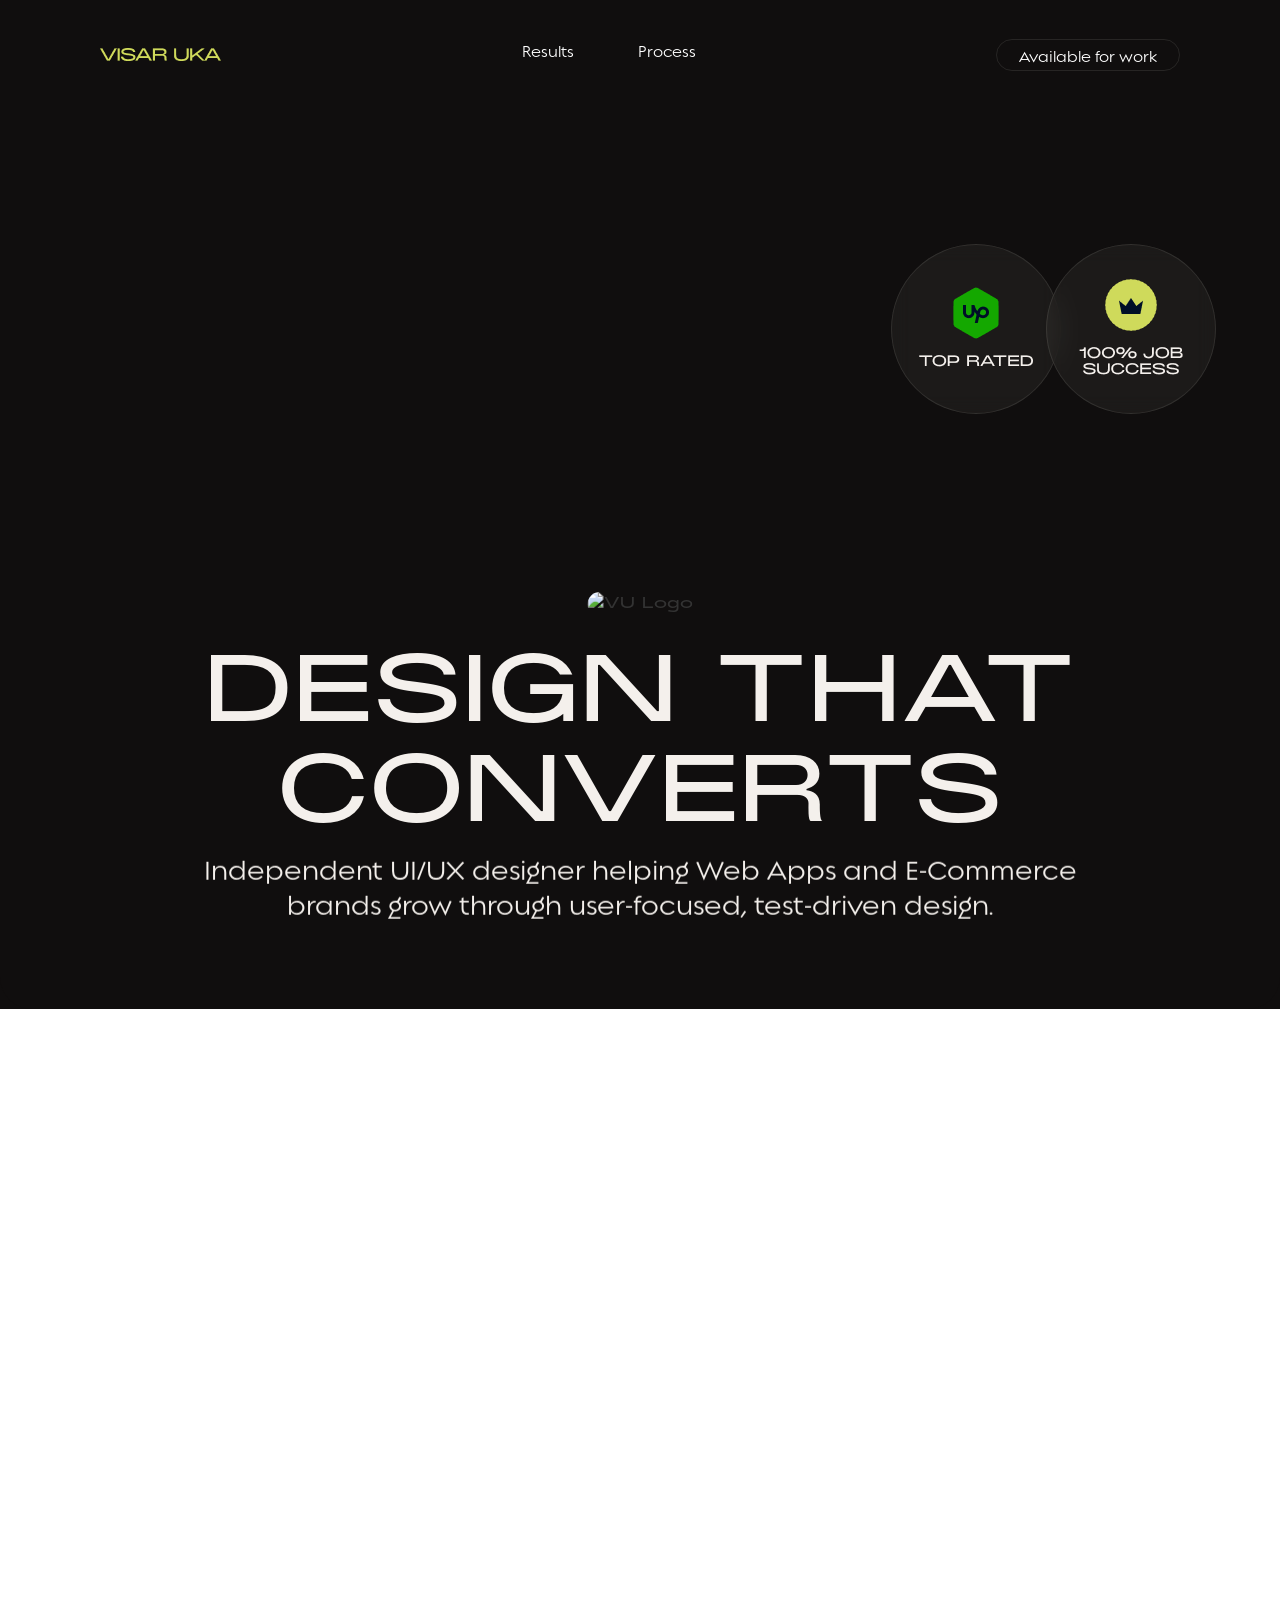
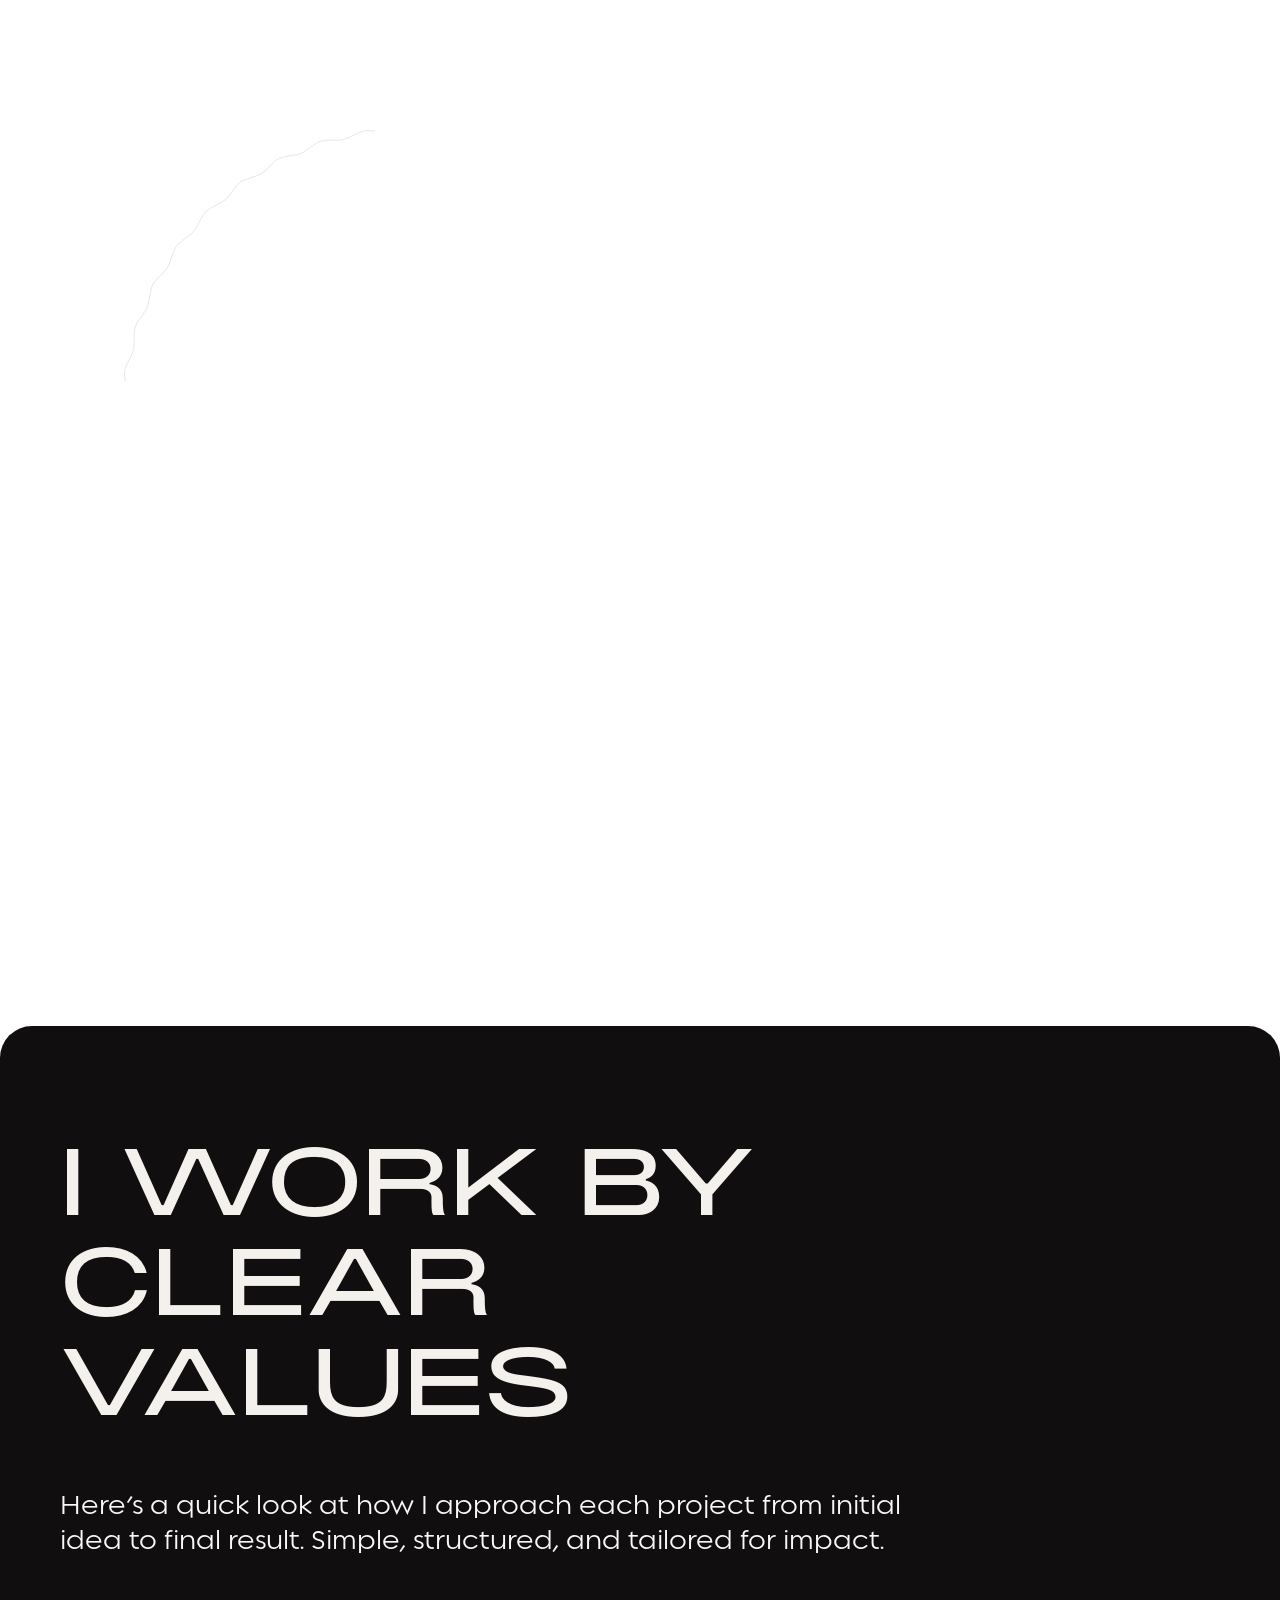
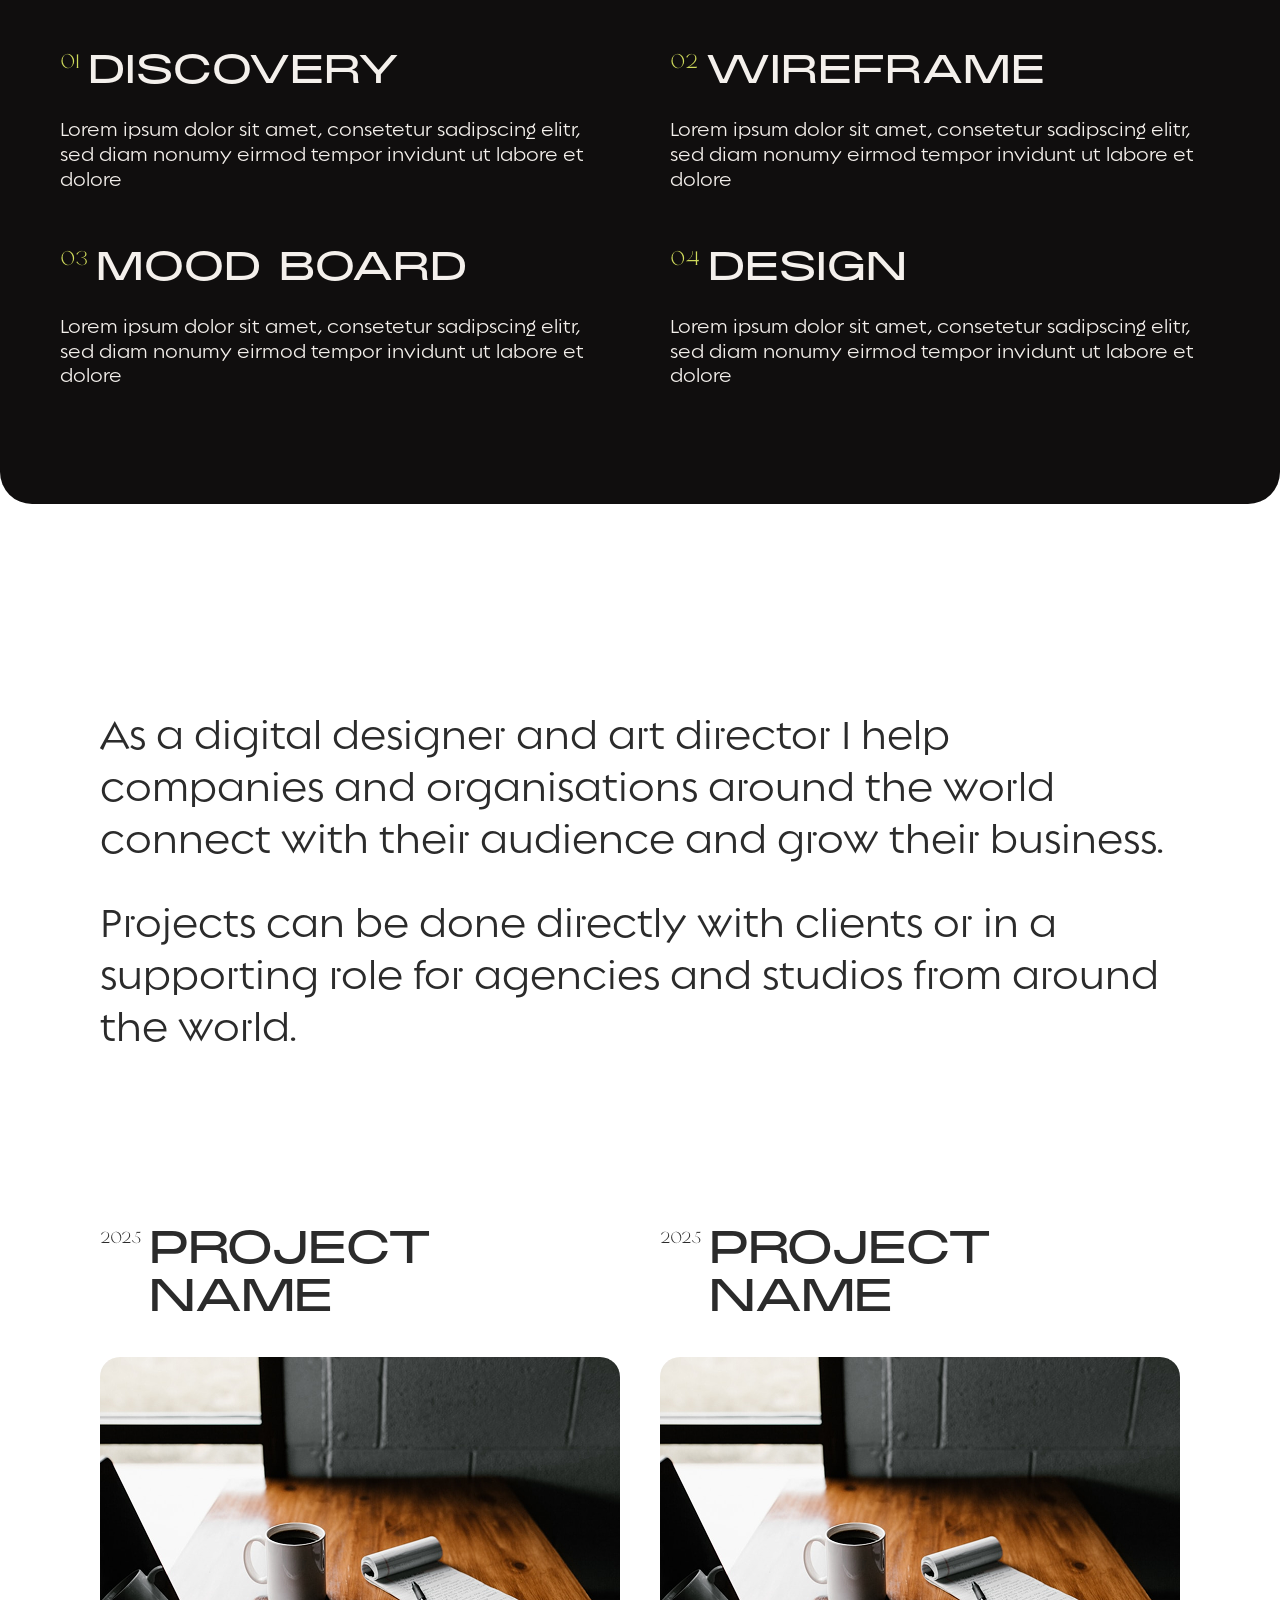
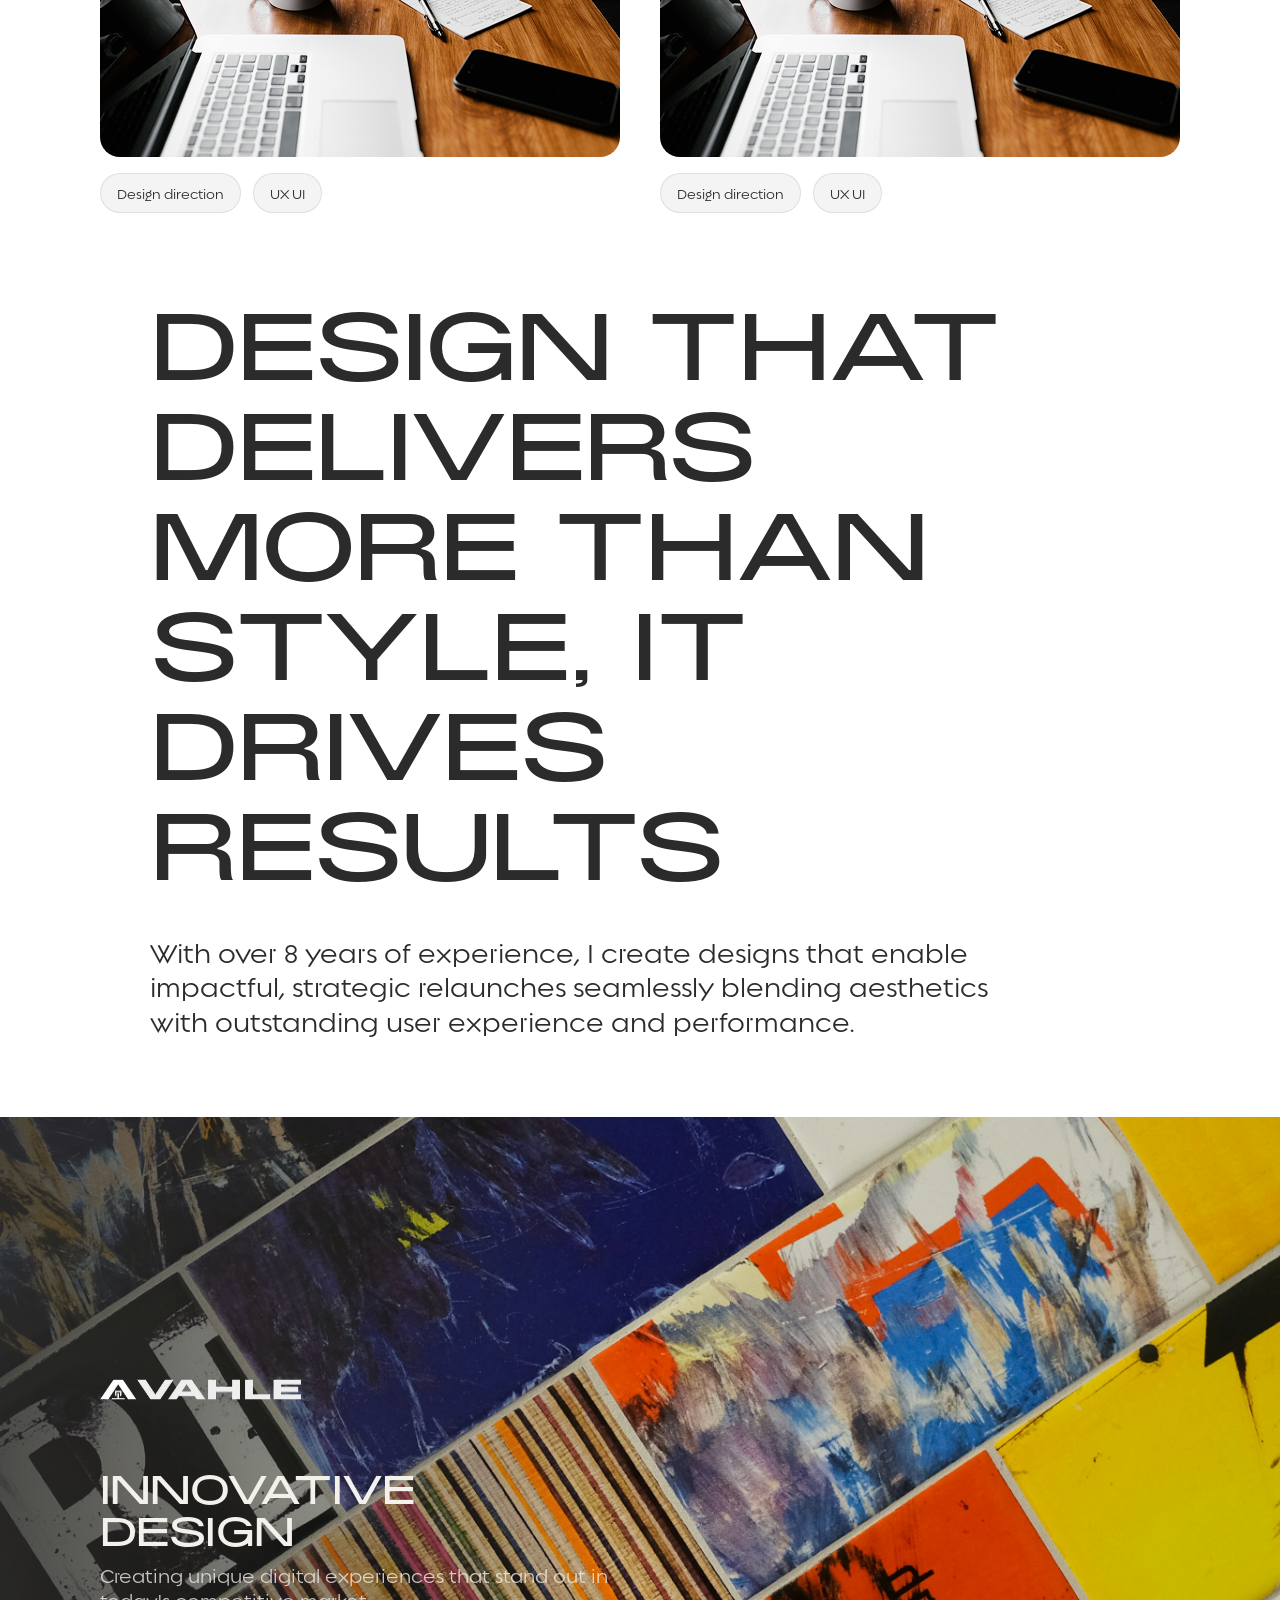
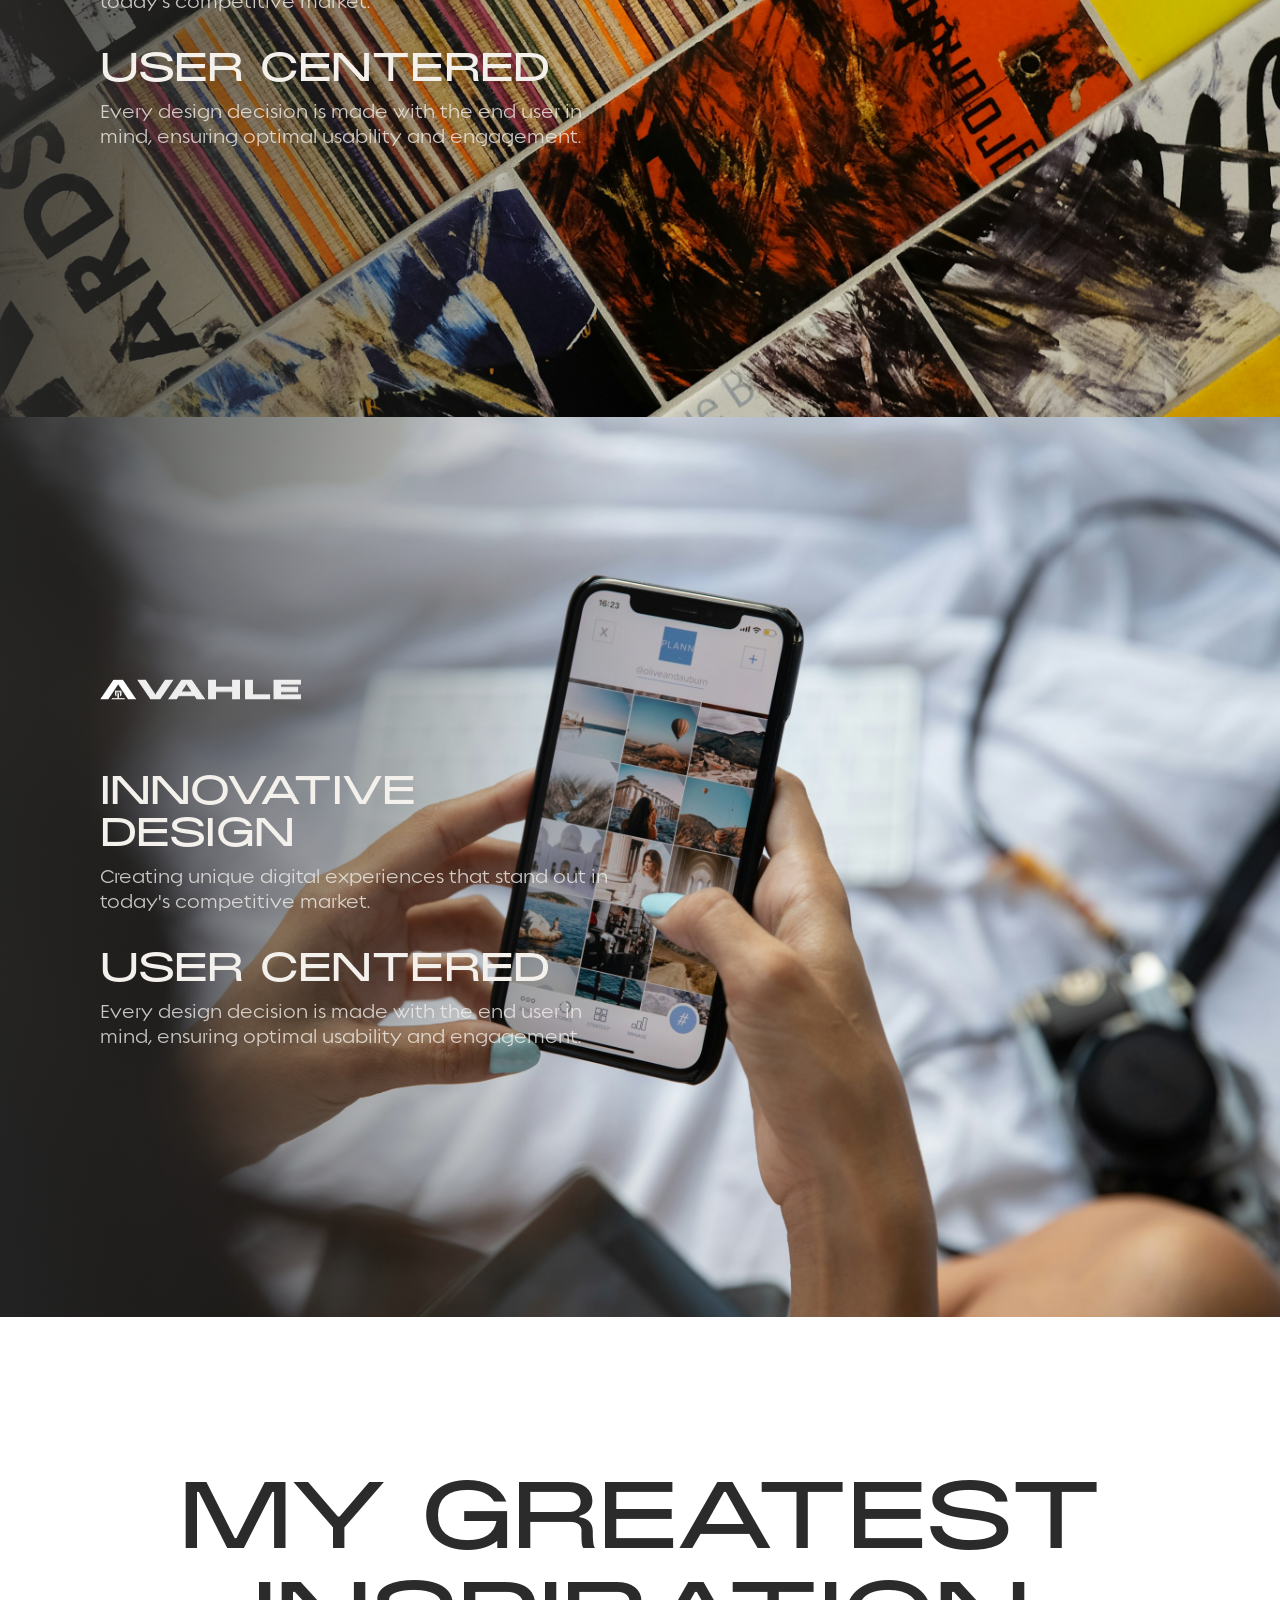
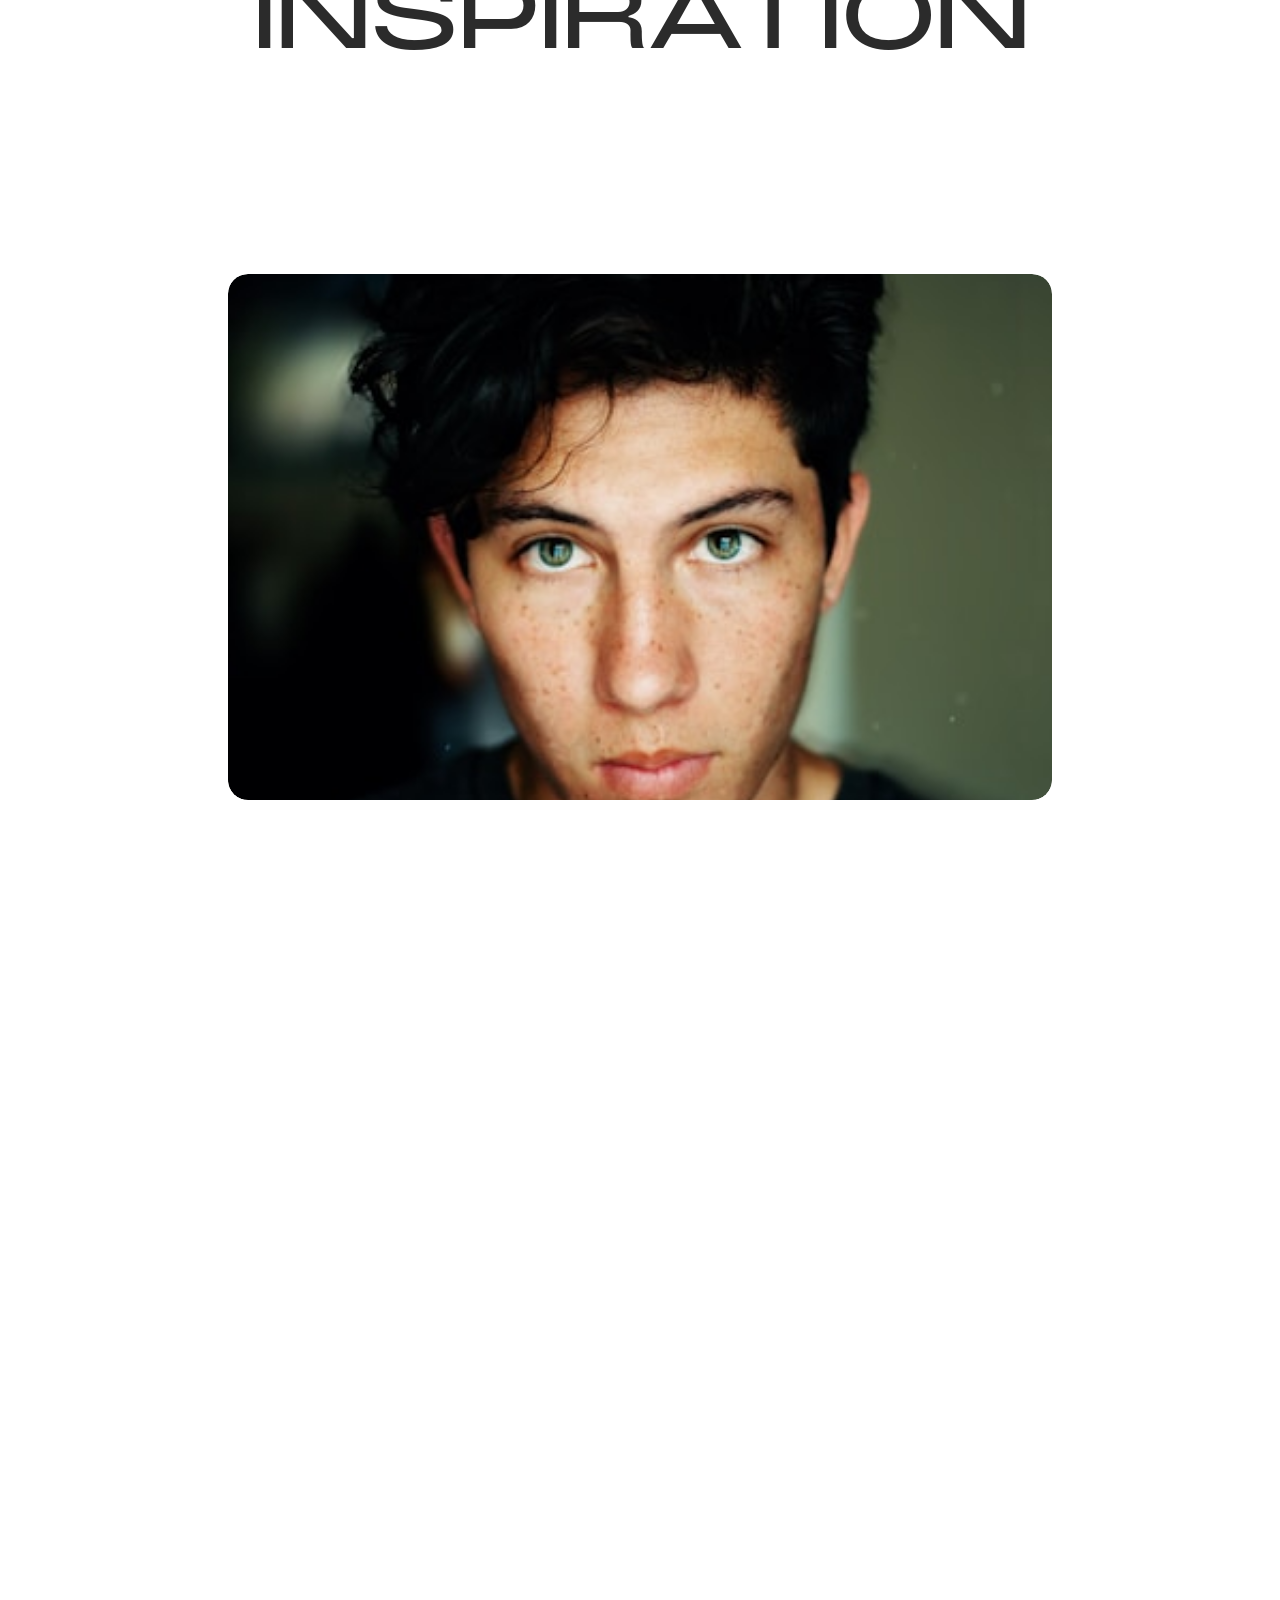
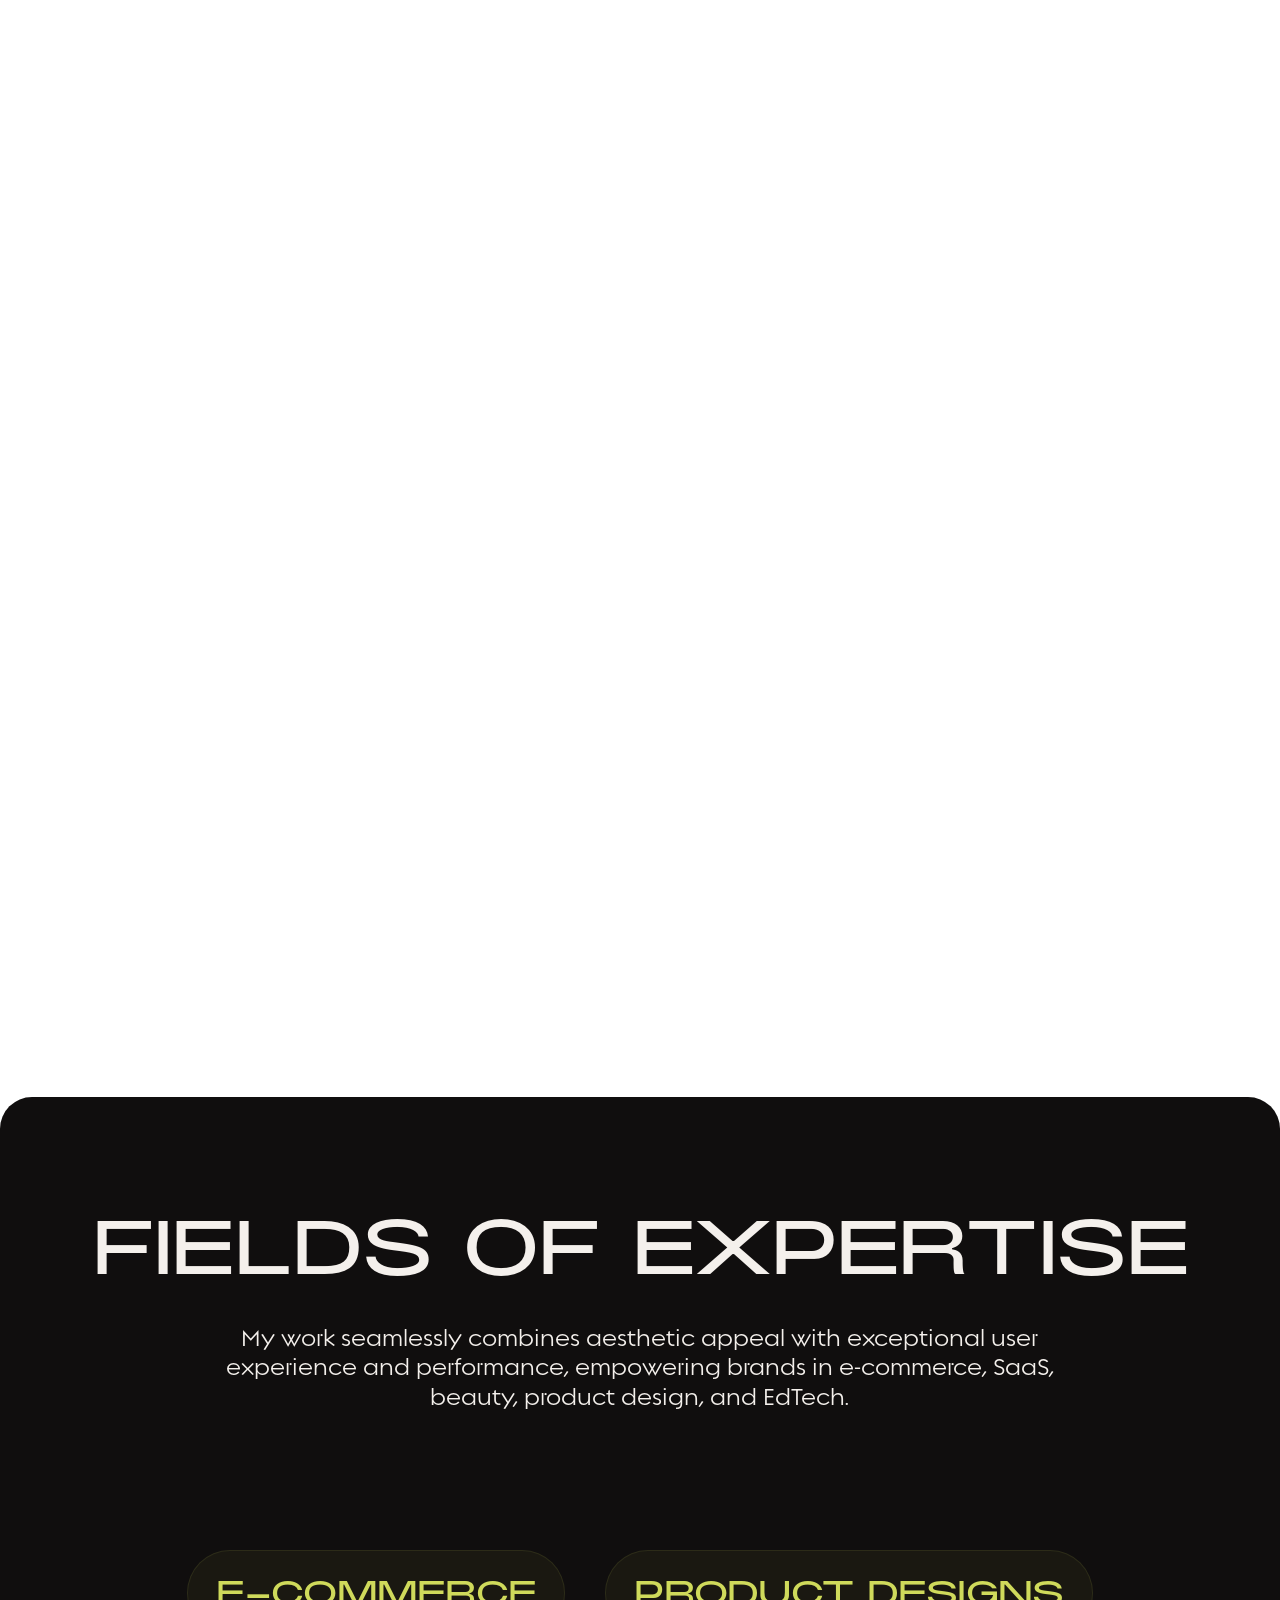
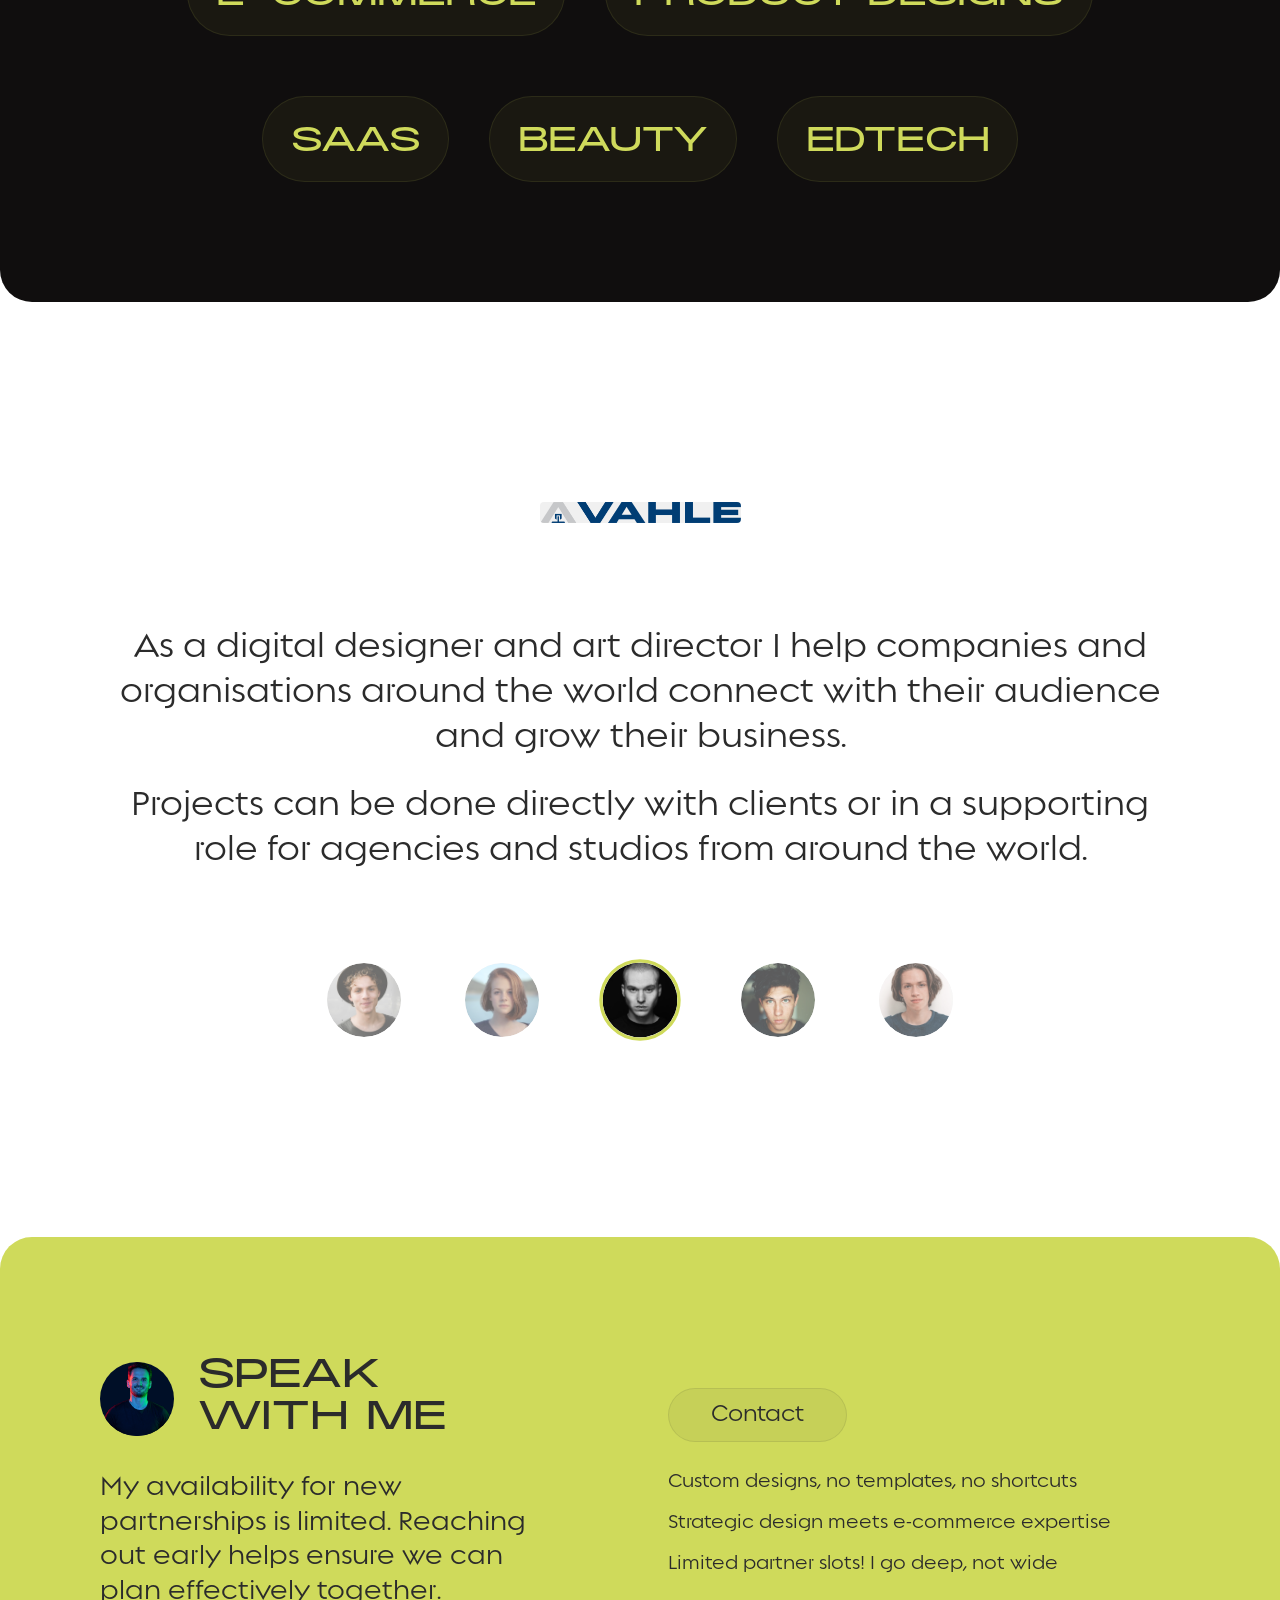
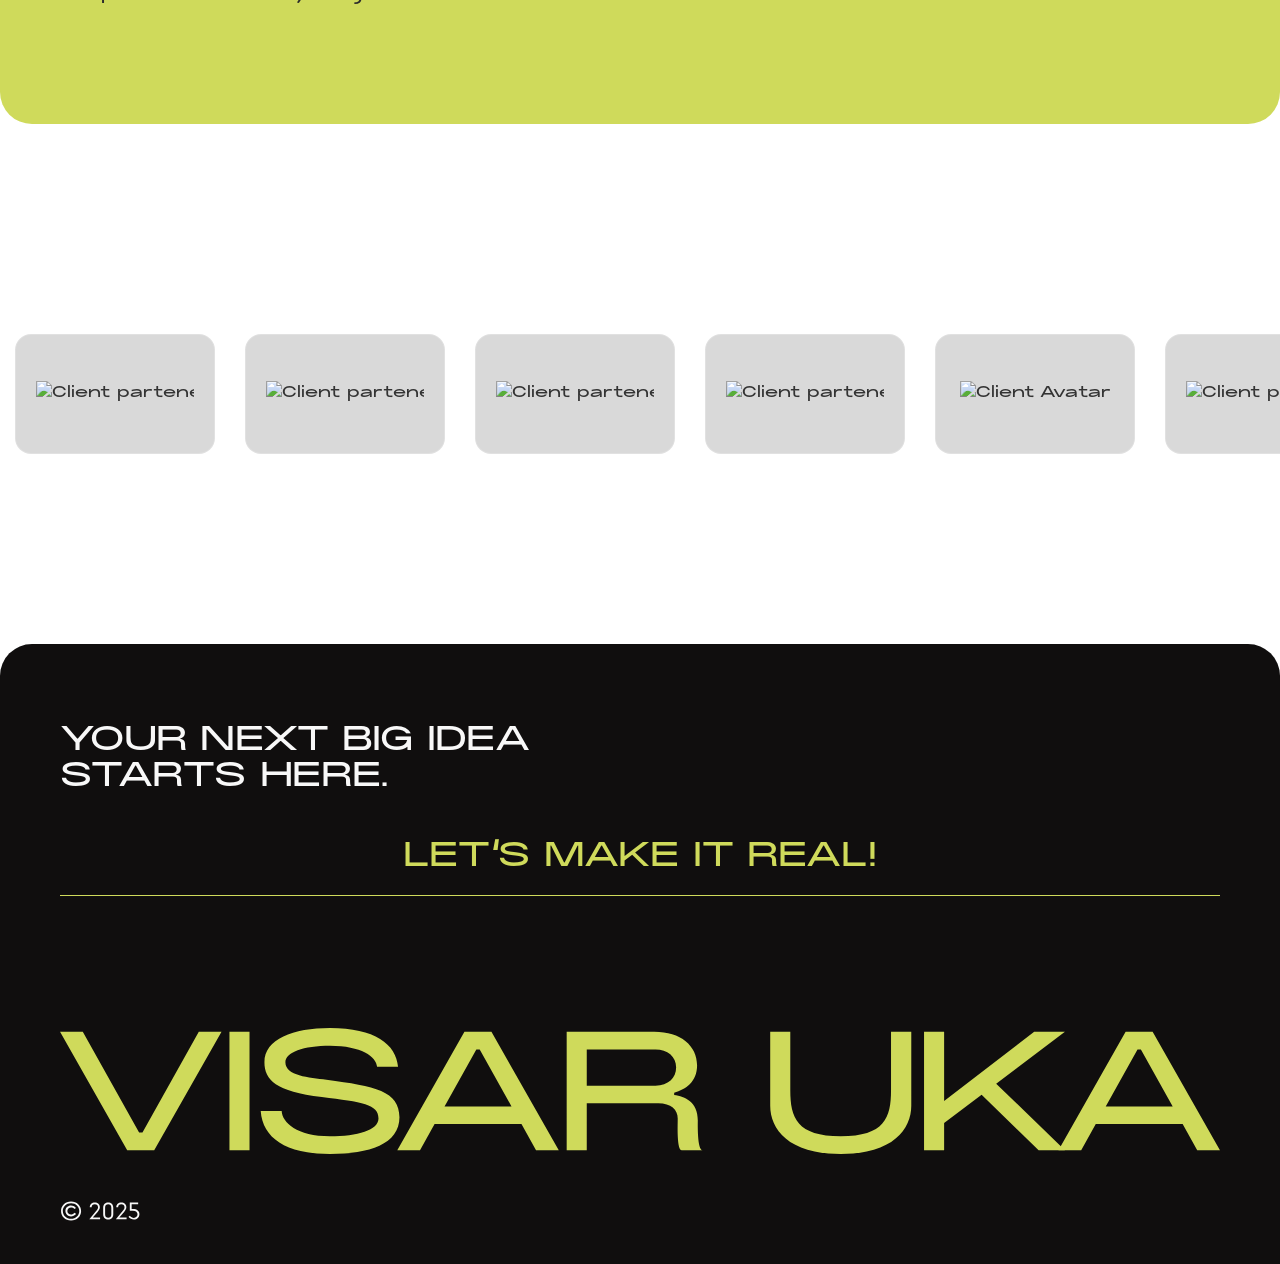
==== commit 5cffdfa2: "changes responsieve" ====
--- a/index.html
+++ b/index.html
@@ -24,7 +24,7 @@
 
 <body>
     <!-- Header Section -->
-    <header class="header" data-aos="fade-down">
+    <header class="header">
         <nav class="navbar">
             <div class="logo">
                 <img src="assets/visaruka.png" alt="VU Logo" class="desktop-logo">
@@ -43,27 +43,30 @@
 
     </header>
 
-    <section class="banner-container" data-aos="fade-up">
-        <div class="banner-image">
-            <img src="assets/vu.svg" alt="VU Logo">
-        </div>
-        <div class="banner-content">
-            <h1>Design That Converts</h1>
-            <p>Independent UI/UX designer helping Web Apps and E-Commerce brands grow through user-focused, test-driven
-                design.</p>
-        </div>
-        <div class="top-rated">
-            <div class="item">
-                <img src="assets/upwork.png" alt="VU Logo">
-            </div>
-            <div class="item">
-                <img src="assets/jobsucsses.png" alt="VU Logo">
-
-            </div>
-        </div>
-
-    </section>
-
+    <section class="banner-section">
+        <div class="banner-container" data-aos="fade-up">
+            <div class="banner-image">
+                <img src="assets/vu.svg" alt="VU Logo">
+            </div>
+            <div class="banner-content">
+                <h2>Design That Converts</h1>
+                    <p>Independent UI/UX designer helping Web Apps and E-Commerce brands grow through user-focused,
+                        test-driven
+                        design.</p>
+            </div>
+            <div class="top-rated">
+                <div class="item">
+                    <img src="assets/upwork.png" alt="VU Logo">
+                </div>
+                <div class="item">
+                    <img src="assets/jobsucsses.png" alt="VU Logo">
+
+                </div>
+            </div>
+        </div>
+
+
+    </section>
     <!-- About Section -->
     <section class="about-container">
         <div>
@@ -79,31 +82,91 @@
         </div>
         <div class="about-container-stats">
             <div>
-                <img src="assets/circle.svg" alt="VU Logo">
-                <span>
-                    +8
-                </span>
+                <img src="assets/circle.svg" class="circle" alt="VU Logo">
+                <img src="assets/1.jpg" class="bg" alt="VU Logo">
+
+
+                <div class="about-container-stats-item">
+                    <h2>+8</h2>
+                    <p>Experience</p>
+                </div>
+
+
             </div>
             <div>
-                <img src="assets/circle.svg" alt="VU Logo">
-                <span>
-                    +90
-
-                </span>
-            </div>
-        </div>
-    </section>
-
+                <img src="assets/circle.svg" class="circle" alt="VU Logo">
+                <img src="assets/1.jpg" class="bg" alt="VU Logo">
+
+                <div class="about-container-stats-item">
+                    <h2>+90</h2>
+                    <p>Total Projects</p>
+                </div>
+            </div>
+        </div>
+    </section>
+
+    <!-- Fields of Expertise Section -->
+    <section class="expertise-section" data-aos="fade-up">
+        <div class="expertise-container">
+            <div class="expertise-content">
+                <h2 class="expertise-title">I work by clear <br>values</h2>
+                <p class="expertise-description">
+                    Here’s a quick look at how I approach each project from initial idea to final result. Simple,
+                    structured, and tailored for impact. </p>
+            </div>
+            <div class="expertise-info">
+                <div class="expertise-info-item">
+                    <div class="expertise-info-header">
+                        <span class="expertise-info-number">01</span>
+                        <h3 class="expertise-info-title">Discovery</h3>
+                    </div>
+                    <div class="expertise-info-description">
+                        <p>Lorem ipsum dolor sit amet, consetetur sadipscing elitr, sed diam nonumy eirmod tempor
+                            invidunt ut labore et dolore</p>
+                    </div>
+                </div>
+                <div class="expertise-info-item">
+                    <div class="expertise-info-header">
+                        <span class="expertise-info-number">02</span>
+                        <h3 class="expertise-info-title">Wireframe</h3>
+                    </div>
+                    <div class="expertise-info-description">
+                        <p>Lorem ipsum dolor sit amet, consetetur sadipscing elitr, sed diam nonumy eirmod tempor
+                            invidunt ut labore et dolore</p>
+                    </div>
+                </div>
+                <div class="expertise-info-item">
+                    <div class="expertise-info-header">
+                        <span class="expertise-info-number">03</span>
+                        <h3 class="expertise-info-title">Mood Board</h3>
+                    </div>
+                    <div class="expertise-info-description">
+                        <p>Lorem ipsum dolor sit amet, consetetur sadipscing elitr, sed diam nonumy eirmod tempor
+                            invidunt ut labore et dolore</p>
+                    </div>
+                </div>
+                <div class="expertise-info-item">
+                    <div class="expertise-info-header">
+                        <span class="expertise-info-number">04</span>
+                        <h3 class="expertise-info-title">Design</h3>
+                    </div>
+                    <div class="expertise-info-description">
+                        <p>Lorem ipsum dolor sit amet, consetetur sadipscing elitr, sed diam nonumy eirmod tempor
+                            invidunt ut labore et dolore</p>
+                    </div>
+                </div>
+            </div>
+        </div>
+    </section>
 
     <!-- Work Section -->
     <section class="work-container">
         <!-- New Section 1 - Centered Text -->
         <section>
             <div class="centered-text-container">
-                <div class="centered-text-content">
+                <div class="centered-text-content" data-aos="fade-up">
                     <p class="centered-text">As a digital designer and art director I help companies and organisations
-                        around the world connect with their audience and grow their business. -</p>
+                        around the world connect with their audience and grow their business.</p>
                     <p class="centered-text second-text">
                         Projects can be done directly with clients or in a supporting role for agencies and studios from
                         around the world. 
@@ -119,11 +182,11 @@
                 </div>
                 <div class="project-image">
 
-                    <div class="project-overlay">
+                    <!-- <div class="project-overlay">
                         <div class="project-arrow">
                             <img src="assets/arrow.png" alt="View Project">
                         </div>
-                    </div>
+                    </div> -->
                 </div>
 
                 <div class="project-tags">
@@ -138,11 +201,11 @@
                 </div>
                 <div class="project-image">
 
-                    <div class="project-overlay">
+                    <!-- <div class="project-overlay">
                         <div class="project-arrow">
                             <img src="assets/arrow.png" alt="View Project">
                         </div>
-                    </div>
+                    </div> -->
                 </div>
 
                 <div class="project-tags">
@@ -163,15 +226,14 @@
         </section>
     </section>
 
- <!-- Full Screen Carousel Section -->
-    <section class="carousel-section" data-aos="fade-up">
-        <div class="carousel-container">
-            <!-- First Slide -->
-            <div class="carousel-slide" data-slide="1">
+    <!-- Full Screen Carousel Section -->
+    <div class="relative mt-20">
+        <div class="sticky top-0 h-screen flex flex-col items-center">
+            <div>
                 <div class="carousel-background"
                     style="background: linear-gradient(270deg, rgba(43, 43, 43, 0) 50%, rgba(43, 43, 43, 0.8) 100%), url('assets/slider2.jpg') center/cover no-repeat;">
                 </div>
-                <div class="carousel-content">
+                <div class="carousel-content" data-aos="fade-up"  data-aos-once="false">
                     <div class="carousel-content-inner">
                         <div class="carousel-logo">
                             <img src="assets/avahle.png" alt="Avahle Logo">
@@ -194,13 +256,14 @@
                     </div>
                 </div>
             </div>
-
-            <!-- Second Slide -->
-            <div class="carousel-slide" data-slide="2">
+        </div>
+        <div
+            class="sticky top-0 h-screen flex flex-col items-center justify-center bg-gradient-to-b from-indigo-800 to-purple-800 text-white">
+            <div>
                 <div class="carousel-background"
                     style="background: linear-gradient(270deg, rgba(43, 43, 43, 0) 50%, rgba(43, 43, 43, 0.8) 100%), url('assets/slider1.jpg') center/cover no-repeat;">
                 </div>
-                <div class="carousel-content">
+                <div class="carousel-content" data-aos="fade-up"  data-aos-delay="100"  data-aos-once="false">
                     <div class="carousel-content-inner">
                         <div class="carousel-logo">
                             <img src="assets/avahle.png" alt="Avahle Logo">
@@ -224,65 +287,11 @@
                 </div>
             </div>
         </div>
-    </section>
-
-    <!-- Fields of Expertise Section -->
-    <section class="expertise-section" data-aos="fade-up">
-        <div class="expertise-container">
-            <div class="expertise-content">
-                <h2 class="expertise-title">I work by clear <br>values</h2>
-                <p class="expertise-description">
-                    Here’s a quick look at how I approach each project from initial idea to final result. Simple,
-                    structured, and tailored for impact. </p>
-            </div>
-            <div class="expertise-info">
-                <div class="expertise-info-item">
-                    <div class="expertise-info-header">
-                        <span class="expertise-info-number">01</span>
-                        <h3 class="expertise-info-title">Discovery</h3>
-                    </div>
-                    <div class="expertise-info-description">
-                        <p>Lorem ipsum dolor sit amet, consetetur sadipscing elitr, sed diam nonumy eirmod tempor
-                            invidunt ut labore et dolore</p>
-                    </div>
-                </div>
-                <div class="expertise-info-item">
-                    <div class="expertise-info-header">
-                        <span class="expertise-info-number">02</span>
-                        <h3 class="expertise-info-title">Wireframe</h3>
-                    </div>
-                    <div class="expertise-info-description">
-                        <p>Lorem ipsum dolor sit amet, consetetur sadipscing elitr, sed diam nonumy eirmod tempor
-                            invidunt ut labore et dolore</p>
-                    </div>
-                </div>
-                <div class="expertise-info-item">
-                    <div class="expertise-info-header">
-                        <span class="expertise-info-number">03</span>
-                        <h3 class="expertise-info-title">Mood Board</h3>
-                    </div>
-                    <div class="expertise-info-description">
-                        <p>Lorem ipsum dolor sit amet, consetetur sadipscing elitr, sed diam nonumy eirmod tempor
-                            invidunt ut labore et dolore</p>
-                    </div>
-                </div>
-                <div class="expertise-info-item">
-                    <div class="expertise-info-header">
-                        <span class="expertise-info-number">04</span>
-                        <h3 class="expertise-info-title">Design</h3>
-                    </div>
-                    <div class="expertise-info-description">
-                        <p>Lorem ipsum dolor sit amet, consetetur sadipscing elitr, sed diam nonumy eirmod tempor
-                            invidunt ut labore et dolore</p>
-                    </div>
-                </div>
-            </div>
-        </div>
-    </section>
+    </div>
 
     <!-- Portfolio Gallery Section -->
     <section>
-        <div class="gallery-section" data-aos="fade-up">
+        <div class="gallery-section" data-aos="fade-up" data-aos-once="false">
             <div class="gallery-title-container">
                 <h2 class="gallery-title">My Greatest Inspiration</h2>
             </div>
@@ -291,19 +300,22 @@
                 <div class="sticky-gallery-content">
                     <div class="gallery-image-stack">
                         <div class="gallery-image" data-image="1">
-                            <img src="assets/1.jpg" alt="Gallery Image 1">
+                            <img src="assets/4.jpg" alt="Gallery Image 5">
                         </div>
                         <div class="gallery-image" data-image="2">
-                            <img src="assets/2.jpg" alt="Gallery Image 2">
+                            <img src="assets/1.jpg" alt="Gallery Image 2">
                         </div>
                         <div class="gallery-image" data-image="3">
-                            <img src="assets/3.jpg" alt="Gallery Image 3">
+                            <img src="assets/2.jpg" alt="Gallery Image 3">
                         </div>
                         <div class="gallery-image" data-image="4">
-                            <img src="assets/4.jpg" alt="Gallery Image 4">
+                            <img src="assets/3.jpg" alt="Gallery Image 4">
                         </div>
                         <div class="gallery-image" data-image="5">
-                            <img src="assets/5.jpg" alt="Gallery Image 5">
+                            <img src="assets/4.jpg" alt="Gallery Image 5">
+                        </div>
+                        <div class="gallery-image" data-image="6">
+                            <img src="assets/5.jpg" alt="Gallery Image 6">
                         </div>
                     </div>
                 </div>
@@ -315,52 +327,7 @@
 
     </section>
 
-    <!-- Testimonials/Clients Section -->
-    <section class="testimonials-section" data-aos="fade-up">
-        <div class="testimonials-container">
-            <div class="testimonials-content">
-                <div class="testimonials-logo">
-                    <div class="logo-placeholder">
-                        <img src="assets/testimonials-logo.png" alt="Client Avatar">
-
-                    </div>
-                </div>
-                <div class="testimonials-text">
-                    <p>As a digital designer and art director I help companies and organisations around the world
-                        connect with their audience and grow their business.</p>
-                    <p>Projects can be done directly with clients or in a supporting role for agencies and studios from
-                        around the world.</p>
-                </div>
-                <div class="client-avatars">
-                    <div class="avatar-item">
-                        <div class="avatar-placeholder">
-                            <img src="assets/1.jpg" alt="Client Avatar">
-                        </div>
-                    </div>
-                    <div class="avatar-item">
-                        <div class="avatar-placeholder">
-                            <img src="assets/2.jpg" alt="Client Avatar">
-                        </div>
-                    </div>
-                    <div class="avatar-item active">
-                        <div class="avatar-placeholder">
-                            <img src="assets/3.jpg" alt="Client Avatar">
-                        </div>
-                    </div>
-                    <div class="avatar-item">
-                        <div class="avatar-placeholder">
-                            <img src="assets/4.jpg" alt="Client Avatar">
-                        </div>
-                    </div>
-                    <div class="avatar-item">
-                        <div class="avatar-placeholder">
-                            <img src="assets/5.jpg" alt="Client Avatar">
-                        </div>
-                    </div>
-                </div>
-            </div>
-        </div>
-    </section>
+
 
     <!-- Experience Section -->
     <section class="experience-section" data-aos="fade-up">
@@ -374,18 +341,64 @@
             </div>
             <div class="experience-tags" id="experience-tags-container">
                 <div class="experience-tags-row">
-                    <span class="experience-tag animate-fall-init">E-COMMERCE</span>
-                    <span class="experience-tag animate-fall-init">PRODUCT DESIGNS</span>
+                    <span class="experience-tag">E-COMMERCE</span>
+                    <span class="experience-tag">PRODUCT DESIGNS</span>
                 </div>
                 <div class="experience-tags-row">
-                    <span class="experience-tag animate-fall-init">SAAS</span>
-                    <span class="experience-tag animate-fall-init">BEAUTY</span>
-                    <span class="experience-tag animate-fall-init">EDTECH</span>
-                </div>
-            </div>
-        </div>
-    </section>
-
+                    <span class="experience-tag">SAAS</span>
+                    <span class="experience-tag">BEAUTY</span>
+                    <span class="experience-tag">EDTECH</span>
+                </div>
+            </div>
+        </div>
+    </section>
+
+    <!-- Testimonials/Clients Section -->
+    <section class="testimonials-section" data-aos="fade-up">
+        <div class="testimonials-container">
+            <div class="testimonials-content">
+                <div class="testimonials-logo">
+                    <div class="logo-placeholder">
+                        <img src="assets/testimonials-logo.png" alt="Client Avatar">
+
+                    </div>
+                </div>
+                <div class="testimonials-text">
+                    <p>As a digital designer and art director I help companies and organisations around the world
+                        connect with their audience and grow their business.</p>
+                    <p>Projects can be done directly with clients or in a supporting role for agencies and studios from
+                        around the world.</p>
+                </div>
+                <div class="client-avatars">
+                    <div class="avatar-item">
+                        <div class="avatar-placeholder">
+                            <img src="assets/1.jpg" alt="Client Avatar">
+                        </div>
+                    </div>
+                    <div class="avatar-item">
+                        <div class="avatar-placeholder">
+                            <img src="assets/2.jpg" alt="Client Avatar">
+                        </div>
+                    </div>
+                    <div class="avatar-item active">
+                        <div class="avatar-placeholder">
+                            <img src="assets/3.jpg" alt="Client Avatar">
+                        </div>
+                    </div>
+                    <div class="avatar-item">
+                        <div class="avatar-placeholder">
+                            <img src="assets/4.jpg" alt="Client Avatar">
+                        </div>
+                    </div>
+                    <div class="avatar-item">
+                        <div class="avatar-placeholder">
+                            <img src="assets/5.jpg" alt="Client Avatar">
+                        </div>
+                    </div>
+                </div>
+            </div>
+        </div>
+    </section>
     <!-- Speak with Me Section -->
     <section class="speak-with-me-section" data-aos="fade-up">
         <div class="speak-container">
@@ -456,71 +469,26 @@
         </div>
     </section>
 
-    <!-- Second Marquee Section (Reverse Direction) -->
-    <section class="parteners-company-reverse">
-        <div class="marquee-wrapper-reverse">
-            <div class="marquee-content-reverse">
-                <div class="parteners-item">
-                    <img src="assets/client-5.png" alt="Client parteners">
-                </div>
-                <div class="parteners-item">
-                    <img src="assets/client-4.png" alt="Client parteners">
-                </div>
-                <div class="parteners-item">
-                    <img src="assets/client-3.png" alt="Client parteners">
-                </div>
-                <div class="parteners-item">
-                    <img src="assets/client-2.png" alt="Client parteners">
-                </div>
-                <div class="parteners-item">
-                    <img src="assets/client-1.png" alt="Client Avatar">
-                </div>
-                <!-- Duplicate content for seamless loop -->
-                <div class="parteners-item">
-                    <img src="assets/client-5.png" alt="Client parteners">
-                </div>
-                <div class="parteners-item">
-                    <img src="assets/client-4.png" alt="Client parteners">
-                </div>
-                <div class="parteners-item">
-                    <img src="assets/client-3.png" alt="Client parteners">
-                </div>
-                <div class="parteners-item">
-                    <img src="assets/client-2.png" alt="Client parteners">
-                </div>
-                <div class="parteners-item">
-                    <img src="assets/client-1.png" alt="Client Avatar">
-                </div>
-            </div>
-        </div>
-    </section>
-
     <!-- Footer Section -->
     <footer class="footer" data-aos="fade-up">
         <div class="footer-container">
-            <div class="footer-content">
-                <div class="footer-left">
+            <div class="footer-content" >
+                <div class="footer-left" >
                     <div class="footer-tagline">
                         <h2>YOUR NEXT BIG IDEA<br>STARTS HERE.</h2>
                         <p class="footer-cta">LET'S MAKE IT REAL!</p>
                     </div>
                 </div>
 
-                <div class="footer-right">
+                <div class="footer-right" >
                     <div class="footer-links">
                         <a href="#linkedin" class="footer-link">LINKEDIN</a>
                         <a href="#upwork" class="footer-link">UPWORK</a>
                     </div>
                 </div>
             </div>
-
-            <div class="footer-bottom">
-                <div class="footer-brand">
-                    <h1>VISAR UKA</h1>
-                </div>
-                <div class="footer-copyright">
-                    <p>© 2025</p>
-                </div>
+            <div class="footer-bottom" >
+                <img src="assets/footerLogo.svg" alt="Footer Brand">
             </div>
         </div>
     </footer>
--- a/style.css
+++ b/style.css
@@ -1,4 +1,6 @@
-/* Font Face Declarations */
+/* ===========================
+   Font Face Declarations
+   =========================== */
 @font-face {
     font-family: 'Alias';
     src: url('assets/fonts/fonts/Alias/Alias-Regular.otf') format('opentype');
@@ -39,7 +41,9 @@
     font-display: swap;
 }
 
-/* CSS Reset and Base Styles */
+/* ===========================
+   CSS Reset and Base Styles
+   =========================== */
 * {
     margin: 0;
     padding: 0;
@@ -48,7 +52,6 @@
 
 html {
     scroll-behavior: smooth;
-    overflow-x: hidden;
     max-width: 100vw;
 }
 
@@ -63,17 +66,19 @@
 }
 
 /* Ensure all elements use border-box */
-*, *::before, *::after {
+*,
+*::before,
+*::after {
     box-sizing: border-box;
 }
 
-
-/* Header Styles */
+/* ===========================
+   Header Styles
+   =========================== */
 .header {
     width: 100%;
     padding: 32px 100px;
     background-color: #100E0E;
-
     transition: all 0.6s cubic-bezier(0.25, 0.46, 0.45, 0.94);
     backdrop-filter: blur(10px);
     border-bottom: 1px solid transparent;
@@ -180,10 +185,6 @@
     box-shadow: 0 4px 12px rgba(244, 240, 236, 0.1);
 }
 
-.nav-link:hover::after {
-    width: 80%;
-}
-
 .nav-link.active {
     color: #F4F0EC;
     background-color: rgba(244, 240, 236, 0.08);
@@ -200,7 +201,6 @@
     display: flex;
     border-radius: 100px;
     border: 1px solid #F4F0EC1A;
-    background: #F4F0EC0D;
     font-family: 'Regulator Nova', sans-serif;
     font-weight: 500;
     font-style: normal;
@@ -219,38 +219,6 @@
     cursor: pointer;
 }
 
-.nav-right::before {
-    content: '';
-    position: absolute;
-    top: -2px;
-    left: -2px;
-    right: -2px;
-    bottom: -2px;
-    background: linear-gradient(45deg, 
-        rgba(244, 240, 236, 0.3), 
-        rgba(244, 240, 236, 0.1), 
-        rgba(244, 240, 236, 0.3)
-    );
-    border-radius: 100px;
-    z-index: -1;
-    opacity: 0;
-    animation: pulse 3s ease-in-out infinite;
-}
-
-.nav-right::after {
-    content: '';
-    position: absolute;
-    top: 50%;
-    left: -10px;
-    width: 8px;
-    height: 8px;
-    background: #4CAF50;
-    border-radius: 50%;
-    transform: translateY(-50%);
-    box-shadow: 0 0 10px rgba(76, 175, 80, 0.5);
-    animation: statusPulse 2s ease-in-out infinite;
-}
-
 .nav-right:hover {
     background: rgba(244, 240, 236, 0.15);
     border-color: rgba(244, 240, 236, 0.3);
@@ -263,22 +231,14 @@
 }
 
 /* Keyframe Animations */
-@keyframes slideDown {
-    0% {
-        transform: translateY(-100%);
-        opacity: 0;
-    }
-    100% {
-        transform: translateY(0);
-        opacity: 1;
-    }
-}
+
 
 @keyframes logoFadeIn {
     0% {
         opacity: 0;
         transform: translateY(-20px) scale(0.9);
     }
+
     100% {
         opacity: 1;
         transform: translateY(0) scale(1);
@@ -290,6 +250,7 @@
         opacity: 0;
         transform: translateY(-20px);
     }
+
     100% {
         opacity: 1;
         transform: translateY(0);
@@ -301,6 +262,7 @@
         opacity: 0;
         transform: translateY(-20px) scale(0.9);
     }
+
     100% {
         opacity: 1;
         transform: translateY(0) scale(1);
@@ -308,10 +270,13 @@
 }
 
 @keyframes pulse {
-    0%, 100% {
+
+    0%,
+    100% {
         opacity: 0;
         transform: scale(1);
     }
+
     50% {
         opacity: 1;
         transform: scale(1.05);
@@ -319,10 +284,13 @@
 }
 
 @keyframes statusPulse {
-    0%, 100% {
+
+    0%,
+    100% {
         opacity: 1;
         transform: translateY(-50%) scale(1);
     }
+
     50% {
         opacity: 0.7;
         transform: translateY(-50%) scale(1.2);
@@ -367,50 +335,50 @@
         box-sizing: border-box;
         z-index: 1000;
     }
-    
+
     .navbar {
         width: 100%;
     }
-    
+
     /* Hide center navigation links on mobile */
     .nav-menu {
         display: none;
     }
-    
+
     /* Switch to mobile logo */
     .desktop-logo {
         display: none;
     }
-    
+
     .mobile-logo {
         display: block;
         max-height: 36px;
         width: auto;
     }
-    
+
     /* Switch to hand image instead of text */
     .desktop-availability {
         display: none;
     }
-    
+
     .mobile-availability {
         display: block;
     }
-    
+
     .nav-right {
         width: auto;
         height: auto;
         padding: 6px;
         border-radius: 50%;
         transition: all 0.4s cubic-bezier(0.25, 0.46, 0.45, 0.94);
-        
-    }
-    
+
+    }
+
     .nav-right:hover {
         background: rgba(244, 240, 236, 0.1);
         transform: translateY(-2px) scale(1.1);
     }
-    
+
     .nav-right::before,
     .nav-right::after {
         display: none;
@@ -421,24 +389,28 @@
     .header {
         padding: 16px 20px;
     }
-    
+
     .mobile-logo {
         max-height: 36px;
     }
-    
+
     .mobile-availability {
         width: 28px;
         height: 28px;
     }
-    
+
     .nav-right {
         padding: 6px;
-    border-color: rgba(244, 240, 236, 0.3);
+        border-color: rgba(244, 240, 236, 0.3);
 
     }
 }
 
 /* Banner Container Enhanced Animations */
+.banner-section {
+    background-color: #100E0E;
+}
+
 .banner-container {
     display: flex;
     justify-content: space-between;
@@ -459,28 +431,17 @@
     left: 50%;
     bottom: 45%;
     transform: translate(-50%, 50%);
-    opacity: 0;
-    animation: bannerImageEntrance 2s cubic-bezier(0.25, 0.46, 0.45, 0.94) 0.8s forwards;
-    transition: all 0.6s cubic-bezier(0.25, 0.46, 0.45, 0.94);
+    opacity: 1;
 }
 
 .banner-image img {
     border-radius: 100px;
     opacity: 1;
     transform: rotate(0deg) scale(1);
-    transition: all 0.8s cubic-bezier(0.25, 0.46, 0.45, 0.94);
-    filter: drop-shadow(0 20px 40px rgba(244, 240, 236, 0.1));
-    animation: bannerImageFloat 6s ease-in-out infinite;
     width: 486px;
     height: auto;
     max-height: 100vh;
-    }
-
-/* Banner image hover effect */
-.banner-image:hover img {
-    transform: rotate(-3deg) scale(1.05);
-    filter: drop-shadow(0 30px 60px rgba(244, 240, 236, 0.2));
-    }
+}
 
 /* Banner Content Enhanced Animations */
 .banner-content {
@@ -489,11 +450,10 @@
     left: 50%;
     transform: translate(-50%, 50%);
     width: 100%;
-    opacity: 0;
-    animation: bannerContentEntrance 2s cubic-bezier(0.25, 0.46, 0.45, 0.94) 1.2s forwards;
-}
-
-.banner-content h1 {
+    opacity: 1;
+}
+
+.banner-content h2 {
     font-family: 'Alias', sans-serif;
     font-weight: 400;
     font-size: 100px;
@@ -505,13 +465,7 @@
     opacity: 0;
     transform: translateY(50px);
     animation: bannerTitleReveal 1.5s cubic-bezier(0.25, 0.46, 0.45, 0.94) 1.8s forwards;
-    background: linear-gradient(135deg, #F4F0EC 0%, #ffffff 50%, #F4F0EC 100%);
-    background-size: 200% 200%;
-    -webkit-background-clip: text;
-    -webkit-text-fill-color: transparent;
-    background-clip: text;
-    animation: bannerTitleReveal 1.5s cubic-bezier(0.25, 0.46, 0.45, 0.94) 1.8s forwards,
-               bannerTitleShimmer 3s ease-in-out 3s infinite;
+    text-shadow:none;
 }
 
 .banner-container p {
@@ -539,8 +493,7 @@
     align-items: center;
     justify-content: center;
     flex-direction: row;
-    opacity: 0;
-    animation: topRatedEntrance 2s cubic-bezier(0.25, 0.46, 0.45, 0.94) 2.8s forwards;
+    opacity: 1;
 }
 
 .top-rated .item {
@@ -553,108 +506,34 @@
     border-radius: 100%;
     border: 0.6px solid #F4F0EC1A;
     background: #F4F0EC0D;
-    transition: all 0.6s cubic-bezier(0.25, 0.46, 0.45, 0.94);
     backdrop-filter: blur(10px);
-    animation: badgeFloat 4s ease-in-out infinite;
 }
 
 .top-rated .item:first-child {
     align-self: flex-start;
     position: relative;
     left: 15px;
-    animation-delay: 0s;
-}
-
-.top-rated .item:last-child {
-    animation-delay: 2s;
-}
-
-.top-rated .item:hover {
-    transform: translateY(-10px) scale(1.05);
-    border-color: #F4F0EC3A;
-    background: #F4F0EC1A;
-    box-shadow: 0 20px 40px rgba(244, 240, 236, 0.15);
 }
 
 .top-rated .item img {
     object-fit: contain;
-    transition: all 0.4s cubic-bezier(0.25, 0.46, 0.45, 0.94);
-    filter: brightness(0.9);
-}
-
-.top-rated .item:hover img {
-    filter: brightness(1.1) saturate(1.2);
-    transform: scale(1.1);
 }
 
 /* Banner Animation Keyframes */
-@keyframes bannerImageEntrance {
-    0% {
-        opacity: 0;
-        transform: translate(-50%, 50%) scale(0.8) rotate(10deg);
-        filter: blur(10px);
-    }
-    50% {
-        opacity: 0.7;
-        filter: blur(2px);
-    }
-    100% {
-        opacity: 1;
-        transform: translate(-50%, 50%) scale(1) rotate(0deg);
-        filter: blur(0px);
-    }
-}
-
-@keyframes bannerImageFloat {
-    0%, 100% {
-        transform: rotate(0deg) scale(1) translateY(0px);
-    }
-    25% {
-        transform: rotate(1deg) scale(1.01) translateY(-5px);
-    }
-    50% {
-        transform: rotate(0deg) scale(1.02) translateY(-8px);
-    }
-    75% {
-        transform: rotate(-1deg) scale(1.01) translateY(-5px);
-    }
-}
-
-@keyframes bannerContentEntrance {
-    0% {
-        opacity: 0;
-        transform: translate(-50%, 70%);
-    }
-    100% {
-        opacity: 1;
-        transform: translate(-50%, 50%);
-    }
-}
 
 @keyframes bannerTitleReveal {
     0% {
         opacity: 0;
         transform: translateY(50px) scale(0.9);
-        background-position: 0% 50%;
-    }
+    }
+
     100% {
         opacity: 1;
         transform: translateY(0px) scale(1);
-        background-position: 100% 50%;
-    }
-}
-
-@keyframes bannerTitleShimmer {
-    0% {
-        background-position: 0% 50%;
-    }
-    50% {
-        background-position: 100% 50%;
-    }
-    100% {
-        background-position: 0% 50%;
-    }
-}
+    }
+}
+
+
 
 @keyframes bannerDescriptionReveal {
     0% {
@@ -662,6 +541,7 @@
         transform: translateY(30px);
         filter: blur(5px);
     }
+
     100% {
         opacity: 1;
         transform: translateY(0px);
@@ -669,85 +549,17 @@
     }
 }
 
-@keyframes topRatedEntrance {
-    0% {
-        opacity: 0;
-        transform: translateX(100px) scale(0.8);
-    }
-    70% {
-        opacity: 0.8;
-        transform: translateX(-10px) scale(1.05);
-    }
-    100% {
-        opacity: 1;
-        transform: translateX(0px) scale(1);
-    }
-}
-
-@keyframes badgeFloat {
-    0%, 100% {
-        transform: translateY(0px) rotate(0deg);
-    }
-    25% {
-        transform: translateY(-8px) rotate(1deg);
-    }
-    50% {
-        transform: translateY(-12px) rotate(0deg);
-    }
-    75% {
-        transform: translateY(-8px) rotate(-1deg);
-    }
-}
-
-/* Interactive mouse follow effect for banner image */
-.banner-image.mouse-follow {
-    transition: transform 0.3s cubic-bezier(0.25, 0.46, 0.45, 0.94);
-}
-
-/* Particle effect overlay */
-.banner-container::before {
-    content: '';
-    position: absolute;
-    top: 0;
-    left: 0;
-    right: 0;
-    bottom: 0;
-    background-image: 
-        radial-gradient(2px 2px at 20px 30px, rgba(244, 240, 236, 0.1), transparent),
-        radial-gradient(2px 2px at 40px 70px, rgba(244, 240, 236, 0.08), transparent),
-        radial-gradient(1px 1px at 90px 40px, rgba(244, 240, 236, 0.12), transparent),
-        radial-gradient(1px 1px at 130px 80px, rgba(244, 240, 236, 0.06), transparent);
-    background-repeat: repeat;
-    background-size: 200px 100px;
-    animation: bannerParticles 20s linear infinite;
-    opacity: 0;
-    pointer-events: none;
-    z-index: 1;
-}
-
-.banner-container.animate-particles::before {
-    opacity: 1;
-}
-
-@keyframes bannerParticles {
-    0% {
-        transform: translateY(0px);
-    }
-    100% {
-        transform: translateY(-100px);
-    }
-}
-
 /* Enhanced responsive design for banner animations */
 @media (max-width: 1024px) {
-    .banner-content h1 {
+    .banner-content h2 {
         font-size: 70px;
     }
-    
+
     .top-rated .item {
         width: 130px;
         height: 130px;
     }
+
     .top-rated .item img {
         width: 116px;
         height: 78px;
@@ -761,58 +573,51 @@
         padding: 0 20px;
         box-sizing: border-box;
     }
-    
+
     .banner-image {
         bottom: 50%;
         transform: translate(-50%, 50%);
     }
-    
+
     .banner-image img {
         width: 340px;
         height: auto;
         max-width: 90vw;
         max-height: 60vh;
     }
-    
+
     .banner-content {
         bottom: 20%;
         padding: 0 20px;
         box-sizing: border-box;
     }
-    
-    .banner-content h1 {
+
+    .banner-content h2 {
         font-size: 48px;
         line-height: 90%;
     }
-    
+
     .banner-container p {
         font-size: 20px;
         line-height: 130%;
         max-width: 100%;
     }
-    
+
     .top-rated {
         right: 5%;
         top: 12%;
         flex-direction: column;
         gap: 15px;
-        
-    }
-    
-    
+
+    }
+
+
     .top-rated .item:first-child {
         left: 0;
         align-self: center;
     }
-    
-    @keyframes bannerImageFloat {
-        0%, 100% {
-            transform: rotate(0deg) scale(1) translateY(0px);
-        }
-        50% {
-            transform: rotate(0deg) scale(1.01) translateY(-4px);
-        }
-    }
+
+
 }
 
 @media (max-width: 480px) {
@@ -820,17 +625,19 @@
         min-height: 450px;
         padding: 0 15px;
     }
+
     .banner-image {
         position: absolute;
         top: 5%;
     }
+
     .banner-image img {
         width: 340px;
         height: auto;
         max-width: 85vw;
         max-height: 60vh;
     }
-    
+
     .banner-content {
         position: absolute;
         top: -35vh;
@@ -843,14 +650,14 @@
         flex-direction: column;
         gap: 10px;
     }
-    
-    .banner-content h1 {
+
+    .banner-content h2 {
         font-size: 36px;
         padding-top: 5px;
         position: absolute;
         top: 0%;
     }
-    
+
     .banner-container p {
         font-size: 18px;
         line-height: 135%;
@@ -858,7 +665,7 @@
         top: 65%;
         max-width: 90vw;
     }
-    
+
     .top-rated {
         right: 0;
         width: 100%;
@@ -867,18 +674,22 @@
         justify-content: center;
         position: absolute;
         top: 20%;
-    }
-    
+        left: -5%;
+    }
+
     .top-rated .item {
         width: 130px;
         height: 130px;
     }
+
     .top-rated .item img {
         width: 116px;
         height: 78px;
-    }
+        z-index: 1000;
+    }
+
     .top-rated .item:first-child {
-        left: 0;
+        left: 7%;
     }
 }
 
@@ -949,6 +760,8 @@
     transform: scale(0.8);
     animation: fadeInScale 1.2s ease-out forwards;
     animation-delay: 1.2s;
+border-radius: 50%;
+background: #581b1b;
 }
 
 .about-container-stats div {
@@ -959,22 +772,33 @@
     gap: 10px;
     opacity: 0;
     animation: slideInRotate 1s ease-out forwards;
-}
-
-.about-container-stats div img {
+    overflow: hidden;
+border-radius: 50%;
+}
+
+.about-container-stats div .circle {
     animation: infiniteRotate 8s linear infinite;
     transform-origin: center;
+    z-index: 2;
+    position: relative;
+}
+.about-container-stats div .bg {
     z-index: 1;
-    position: relative;
-
-}
-
-.about-container-stats div:first-child img {
-    animation: infiniteRotate 10s linear infinite;
-}
-
-.about-container-stats div:last-child img {
-    animation: infiniteRotate 6s linear infinite reverse;
+    position: absolute;
+    width: 100%;
+    display: none;
+    animation: slideInRotate 2s ease-out forwards;
+}
+.about-container-stats div:hover .bg{
+    display: block;
+}
+
+.about-container-stats div:first-child .circle  {
+    animation: infiniteRotate 20s linear infinite;
+}
+
+.about-container-stats div:last-child .circle  {
+    animation: infiniteRotate 20s linear infinite reverse;
 }
 
 .about-container-stats div:first-child {
@@ -1003,13 +827,55 @@
     animation: countUp 2s ease-out forwards;
     z-index: 2;
     pointer-events: none;
-}
-
-.about-container-stats div:first-child span {
+    
+}
+
+.about-container-stats-item {
+    position: absolute;
+    top: 0;
+    left: 0;
+    width: 100%;
+    height: 100%;
+    display: flex;
+    flex-direction: column;
+}
+.about-container-stats-item  h2{
+    font-family: 'SERMO', sans-serif;
+    font-weight: 400;
+    font-style: normal;
+    font-size: 200px;
+    line-height: 124%;
+    letter-spacing: -2%;
+    color: #2B2B2B;
+    position: absolute;
+    opacity: 0;
+    transform: scale(0.5);
+    animation: countUp 2s ease-out forwards;
+    z-index: 9;
+    pointer-events: none;
+}
+.about-container-stats-item  p{
+    font-family: 'Regulator Nova', sans-serif;
+    font-weight: 500;
+    font-style: normal;
+    font-size: 28px;
+    line-height: 124%;
+    letter-spacing: -2%;
+    text-align: center;
+    width: 354px;
+    height: 100%;
+    display: flex;
+    align-items: center;
+    justify-content: center;
+    position: absolute;
+    top: 20%;
+}
+
+.about-container-stats div:first-child h2 {
     animation-delay: 1.8s;
 }
 
-.about-container-stats div:last-child span {
+.about-container-stats div:last-child h2 {
     animation-delay: 2s;
 }
 
@@ -1088,7 +954,6 @@
 }
 
 .about-container-stats div span:hover {
-    color: #14A800;
     transition: color 0.3s ease;
 }
 
@@ -1098,19 +963,21 @@
         margin-top: 120px;
         padding: 0 60px;
     }
-    
+
     .about-container p {
         font-size: 36px;
     }
-    
+
     .about-container h2 {
         font-size: 36px;
         padding: 40px 0;
     }
+
     .about-container-stats div img {
         width: 250px;
         height: 250px;
     }
+
     .about-container-stats div span {
         font-size: 120px;
     }
@@ -1121,35 +988,36 @@
         margin-top: 80px;
         padding: 0 30px;
     }
-    
+
     .about-container p {
         font-size: 28px;
         line-height: 135%;
         text-align: center;
     }
-    
+
     .about-container h2 {
         font-size: 28px;
         padding: 30px 0;
         text-align: center;
     }
-    
+
     .about-container-stats div {
         margin-top: 20px;
     }
+
     .about-container-stats div img {
         width: 180px;
         height: 180px;
     }
-    
+
     .about-container-stats div:first-child {
         left: -30px;
     }
-    
+
     .about-container-stats div:last-child {
         right: -30px;
     }
-    
+
     .about-container-stats div span {
         font-size: 70px;
     }
@@ -1160,30 +1028,30 @@
         margin-top: 60px;
         padding: 0 20px;
     }
-    
+
     .about-container p {
         font-size: 22px;
-        line-height: 140%;
-    }
-    
+        line-height: 140%
+    }
+
     .about-container h2 {
         font-size: 24px;
         padding: 25px 0;
     }
-    
+
     .about-container-stats {
         margin-top: 30px;
         transform: scale(0.8);
     }
-    
+
     .about-container-stats div:first-child {
         left: -20px;
     }
-    
+
     .about-container-stats div:last-child {
         right: -20px;
     }
-    
+
     .about-container-stats div span {
         font-size: 65px;
     }
@@ -1193,13 +1061,14 @@
 
 
 .work-container {
-    margin-top: 100vh;
+    margin-top: 200px;
     display: flex;
     flex-direction: column;
     padding: 0 100px;
     box-sizing: border-box;
 }
-.project-card-container{
+
+.project-card-container {
     display: flex;
     flex-direction: row;
     gap: 40px;
@@ -1228,6 +1097,7 @@
     background-repeat: no-repeat;
     position: relative;
     border-radius: 20px;
+    margin-top: 32px;
 
 }
 
@@ -1333,11 +1203,11 @@
         margin-top: 60vh;
         padding: 0 60px;
     }
-    
+
     .project-card-container {
         margin-top: 120px;
         gap: 30px;
-        
+
     }
 
     .project-name {
@@ -1350,7 +1220,7 @@
         margin-top: 40vh;
         padding: 0 30px;
     }
-    
+
     .project-card-container {
         flex-direction: column;
         margin-top: 80px;
@@ -1382,11 +1252,11 @@
         width: 20px;
         height: 20px;
     }
-    
+
     .project-year {
         font-size: 14px;
     }
-    
+
     .tag {
         font-size: 13px;
         padding: 6px 14px;
@@ -1398,7 +1268,7 @@
         margin-top: 30vh;
         padding: 0 20px;
     }
-    
+
     .project-card-container {
         margin-top: 60px;
         gap: 30px;
@@ -1420,7 +1290,7 @@
         font-size: 12px;
         padding: 5px 12px;
     }
-    
+
     .project-year {
         font-size: 13px;
     }
@@ -1460,15 +1330,16 @@
 
 /* Fields of Expertise Section */
 .expertise-section {
-    margin-top: 200px;
+    margin-top: 100vh;
     background-color: #100E0E;
     border-radius: 32px;
-    height: 100%;
+    height: 1078px;
     min-height: 100vh;
     display: flex;
     flex-direction: column;
     justify-content: center;
     align-items: center;
+    padding: 180px 0;
 }
 
 .expertise-container {
@@ -1497,6 +1368,7 @@
     text-align: start;
     line-height: 100%;
     letter-spacing: -2%;
+    
 
 }
 
@@ -1511,41 +1383,48 @@
     max-width: 70vw;
     margin: 0;
 }
+
 .expertise-info {
     display: grid;
     grid-template-columns: repeat(2, 1fr);
     grid-template-rows: repeat(2, 1fr);
-    gap: 32px;
+    gap: 60px;
     width: 100%;
 }
 
 .expertise-info-item {
     display: flex;
     flex-direction: column;
-    gap: 16px;
-}
-    .expertise-info-header{
-        display: flex;
-        flex-direction: row;
-        gap: 16px;
-    }
-.expertise-info-header h3{
+    gap: 20px;
+
+}
+
+.expertise-info-header {
+    display: flex;
+    flex-direction: row;
+    gap: 8px;
+}
+
+.expertise-info-header h3 {
     font-family: 'Alias', sans-serif;
     font-weight: 400;
     font-style: expanded;
     font-size: 42px;
     line-height: 100%;
-    /* leading-trim: none; */ /* Not supported in CSS yet */
+    /* leading-trim: none; */
+    /* Not supported in CSS yet */
     letter-spacing: -2%;
     text-transform: uppercase;
     color: #F4F0EC;
 }
-.expertise-info-header span{
+
+.expertise-info-header span {
     font-family: 'SERMO', sans-serif;
     font-weight: 400;
     font-style: normal;
     font-size: 20px;
-    /* leading-trim: none; */ /* Not supported in CSS yet */
+    /* leading-trim: none; */
+    /* Not supported in CSS yet */
     line-height: 100%;
     letter-spacing: -2%;
     text-align: center;
@@ -1553,16 +1432,19 @@
     color: #CFDA5B;
 }
 
-.expertise-info-description{
+.expertise-info-description {
     font-family: 'Regulator Nova', sans-serif;
     font-weight: 500;
-    font-style: normal; /* 'Medium' is not a valid CSS font-style; using normal */
+    font-style: normal;
+    /* 'Medium' is not a valid CSS font-style; using normal */
     font-size: 20px;
-    /* leading-trim: none; */ /* Not supported in CSS yet */
+    /* leading-trim: none; */
+    /* Not supported in CSS yet */
     line-height: 124%;
     letter-spacing: 0;
     color: #F4F0EC;
 }
+
 .expertise-tags {
     display: flex;
     flex-wrap: wrap;
@@ -1634,19 +1516,19 @@
     .expertise-description {
         font-size: 24px;
     }
-    
+
     .expertise-info {
         gap: 24px;
     }
-    
+
     .expertise-info-header h3 {
         font-size: 36px;
     }
-    
+
     .expertise-info-header span {
         font-size: 18px;
     }
-    
+
     .expertise-info-description {
         font-size: 18px;
     }
@@ -1680,22 +1562,22 @@
         max-width: 100%;
         text-align: center;
     }
-    
+
     .expertise-info {
         grid-template-columns: 1fr;
         grid-template-rows: repeat(4, auto);
         gap: 32px;
         text-align: left;
     }
-    
+
     .expertise-info-header h3 {
         font-size: 32px;
     }
-    
+
     .expertise-info-header span {
         font-size: 16px;
     }
-    
+
     .expertise-info-description {
         font-size: 16px;
     }
@@ -1725,521 +1607,21 @@
         font-size: 18px;
         line-height: 135%;
     }
-    
+
     .expertise-info {
         gap: 28px;
     }
-    
+
     .expertise-info-header h3 {
         font-size: 28px;
     }
-    
+
     .expertise-info-header span {
         font-size: 15px;
     }
-    
+
     .expertise-info-description {
         font-size: 15px;
-    }
-}
-
-/* Footer Styles */
-.footer {
-    /* Auto layout */
-    display: flex;
-    flex-direction: column;
-    align-items: flex-start;
-    padding: 80px 100px 40px;
-    gap: 140px;
-    position: relative;
-    width: 100vw;
-    max-width: 100vw;
-    margin: 180px 0 0 0;
-    background: #000F27;
-    border-radius: 32px 32px 0px 0px;
-    box-sizing: border-box;
-    overflow-x: hidden;
-}
-
-/* Footer Animation Classes */
-.footer.animate-footer {
-    animation: footerSlideUp 1.2s cubic-bezier(0.25, 0.46, 0.45, 0.94) forwards;
-    transform: translateY(50px);
-    opacity: 0;
-}
-
-@keyframes footerSlideUp {
-    from {
-        transform: translateY(50px);
-        opacity: 0;
-    }
-    to {
-        transform: translateY(0);
-        opacity: 1;
-    }
-}
-
-.footer-container {
-    display: flex;
-    flex-direction: column;
-    gap: 140px;
-    width: 100%;
-    max-width: 100vw;
-    height: 100%;
-    box-sizing: border-box;
-    overflow-x: hidden;
-}
-
-.footer-content {
-    /* Auto layout */
-    display: flex;
-    flex-direction: row;
-    justify-content: space-between;
-    align-items: flex-start;
-    padding: 0px;
-    gap: 80px;
-    
-    width: 100%;
-    max-width: calc(100vw - 200px);
-    height: auto;
-    min-height: 184px;
-    
-    /* Inside auto layout */
-    flex: none;
-    order: 0;
-    align-self: stretch;
-    flex-grow: 0;
-    box-sizing: border-box;
-    overflow-x: hidden;
-}
-
-.footer-left {
-    /* Auto layout */
-    display: flex;
-    flex-direction: column;
-    align-items: flex-start;
-    padding: 0px;
-    gap: 42px;
-    
-    margin: 0 auto;
-    width: 566px;
-    height: 184px;
-    
-    /* Inside auto layout */
-    flex: none;
-    order: 0;
-    flex-grow: 0;
-}
-
-/* Typewriter Effect for Footer Tagline */
-.footer-tagline h2 {
-    width: 566px;
-    height: 84px;
-    
-    font-family: 'Alias';
-    font-style: normal;
-    font-weight: 400;
-    font-size: 42px;
-    line-height: 100%;
-    /* or 42px */
-    letter-spacing: -0.02em;
-    text-transform: uppercase;
-    
-    color: #F8F8F8;
-    
-    /* Inside auto layout */
-    flex: none;
-    order: 0;
-    flex-grow: 0;
-    margin: 0;
-    
-    /* Initial state - visible but ready for animation */
-    opacity: 1;
-    transform: translateY(0);
-    transition: all 0.8s ease;
-}
-
-/* Typewriter animation setup */
-.footer-tagline h2.typewriter-ready {
-    overflow: hidden;
-    border-right: 3px solid #CFDA5B;
-    white-space: nowrap;
-    width: 0;
-    animation: typewriter 3s steps(40, end) 0.5s forwards,
-               blinkCursor 0.8s infinite 0.5s;
-}
-
-.footer-tagline h2.typewriter-complete {
-    animation: typewriter 3s steps(40, end) 0.5s forwards,
-               blinkCursor 0.8s infinite 0.5s,
-               removeCursor 0.1s 4s forwards;
-}
-
-@keyframes typewriter {
-    0% {
-        width: 0;
-    }
-    100% {
-        width: 566px;
-    }
-}
-
-@keyframes blinkCursor {
-    0%, 50% {
-        border-right-color: #CFDA5B;
-    }
-    51%, 100% {
-        border-right-color: transparent;
-    }
-}
-
-@keyframes removeCursor {
-    to {
-        border-right-color: transparent;
-    }
-}
-
-/* Slide-in animation for CTA */
-.footer-cta {
-    box-sizing: border-box;
-    /* Auto layout */
-    display: flex;
-    flex-direction: row;
-    justify-content: center;
-    align-items: center;
-    padding: 0px 0px 16px;
-    gap: 10px;
-    
-    width: 554px;
-    height: 58px;
-    
-    /* Green */
-    border-bottom: 1px solid #CFDA5B;
-    
-    /* Inside auto layout */
-    flex: none;
-    order: 1;
-    flex-grow: 0;
-    
-    font-family: 'Alias';
-    font-style: normal;
-    font-weight: 400;
-    font-size: 42px;
-    line-height: 100%;
-    /* identical to box height, or 42px */
-    letter-spacing: -0.02em;
-    text-transform: uppercase;
-    
-    /* Green */
-    color: #CFDA5B;
-    margin: 42px 0 0 0;
-    
-    /* Animation setup */
-    transform: translateX(-100px);
-    opacity: 0;
-    transition: all 0.8s cubic-bezier(0.25, 0.46, 0.45, 0.94);
-}
-
-.footer-cta.animate-cta {
-    transform: translateX(0);
-    opacity: 1;
-    animation: ctaPulse 2s ease-in-out 1s infinite alternate;
-}
-
-@keyframes ctaPulse {
-    0% {
-        transform: translateX(0) scale(1);
-        text-shadow: 0 0 5px rgba(207, 218, 91, 0.3);
-    }
-    100% {
-        transform: translateX(0) scale(1.02);
-        text-shadow: 0 0 20px rgba(207, 218, 91, 0.6);
-    }
-}
-
-.footer-right {
-    /* Auto layout */
-    display: flex;
-    flex-direction: column;
-    align-items: flex-start;
-    padding: 0px;
-    gap: 32px;
-    
-    margin: 0 auto;
-    width: 245px;
-    height: 116px;
-    
-    /* Inside auto layout */
-    flex: none;
-    order: 1;
-    flex-grow: 0;
-    
-    /* Animation setup */
-    transform: translateX(100px);
-    opacity: 0;
-    transition: all 0.8s cubic-bezier(0.25, 0.46, 0.45, 0.94);
-}
-
-.footer-right.animate-right {
-    transform: translateX(0);
-    opacity: 1;
-}
-
-.footer-links {
-    display: flex;
-    flex-direction: column;
-    gap: 32px;
-    width: 100%;
-}
-
-.footer-link {
-    font-family: 'Alias';
-    font-style: normal;
-    font-weight: 400;
-    font-size: 42px;
-    line-height: 100%;
-    /* identical to box height, or 42px */
-    letter-spacing: -0.02em;
-    text-transform: uppercase;
-    
-    color: #F8F8F8;
-    text-decoration: none;
-    transition: all 0.4s cubic-bezier(0.25, 0.46, 0.45, 0.94);
-    
-    /* Inside auto layout */
-    flex: none;
-    flex-grow: 0;
-    
-    /* Animation setup */
-    transform: translateY(30px);
-    opacity: 0;
-    position: relative;
-    overflow: hidden;
-}
-
-.footer-link.animate-link {
-    transform: translateY(0);
-    opacity: 1;
-}
-
-.footer-link:first-child {
-    width: 238px;
-    height: 42px;
-    order: 0;
-}
-
-.footer-link:last-child {
-    width: 245px;
-    height: 42px;
-    order: 1;
-}
-
-.footer-link:hover {
-    color: #CFDA5B;
-    transform: translateY(-5px) scale(1.05);
-    text-shadow: 0 5px 15px rgba(207, 218, 91, 0.4);
-}
-
-/* Hover wave effect */
-.footer-link::before {
-    content: '';
-    position: absolute;
-    top: 0;
-    left: -100%;
-    width: 100%;
-    height: 100%;
-    background: linear-gradient(90deg, transparent, rgba(207, 218, 91, 0.2), transparent);
-    transition: left 0.6s ease;
-}
-
-.footer-link:hover::before {
-    left: 100%;
-}
-
-.footer-bottom {
-    /* Auto layout */
-    display: flex;
-    flex-direction: column;
-    align-items: flex-start;
-    padding: 0px;
-    gap: 40px;
-    
-    width: 100%;
-    max-width: calc(100vw - 200px);
-    height: auto;
-    min-height: 210px;
-    
-    /* Inside auto layout */
-    flex: none;
-    order: 1;
-    flex-grow: 0;
-    box-sizing: border-box;
-    overflow-x: hidden;
-    
-    /* Animation setup */
-    transform: translateY(50px);
-    opacity: 0;
-    transition: all 1s cubic-bezier(0.25, 0.46, 0.45, 0.94);
-}
-
-.footer-bottom.animate-bottom {
-    transform: translateY(0);
-    opacity: 1;
-}
-
-.footer-brand {
-    width: 100%;
-    max-width: calc(100vw - 200px);
-    height: auto;
-    min-height: 135px;
-    
-    /* Inside auto layout */
-    flex: none;
-    order: 0;
-    flex-grow: 0;
-    position: relative;
-    overflow: hidden;
-    box-sizing: border-box;
-}
-
-.footer-brand h1 {
-    /* Large text with vector styling - using CSS to approximate the design */
-    font-family: 'Alias', sans-serif;
-    font-weight: 400;
-    font-size: 135px;
-    line-height: 100%;
-    letter-spacing: -0.02em;
-    text-transform: uppercase;
-    color: #CFDA5B;
-    margin: 0;
-    width: 100%;
-    height: 135px;
-    display: flex;
-    align-items: center;
-    
-    /* Animation setup */
-    transform: scale(0.8) rotate(-5deg);
-    opacity: 0;
-    transition: all 1.2s cubic-bezier(0.34, 1.56, 0.64, 1);
-    background: linear-gradient(45deg, #CFDA5B, #B8D432, #CFDA5B);
-    background-size: 200% 200%;
-    -webkit-background-clip: text;
-    -webkit-text-fill-color: transparent;
-    background-clip: text;
-}
-
-.footer-brand h1.animate-brand {
-    transform: scale(1) rotate(0deg);
-    opacity: 1;
-    animation: brandGlow 3s ease-in-out infinite alternate,
-               gradientShift 4s ease-in-out infinite;
-}
-
-@keyframes brandGlow {
-    0% {
-        filter: drop-shadow(0 0 10px rgba(207, 218, 91, 0.3));
-    }
-    100% {
-        filter: drop-shadow(0 0 30px rgba(207, 218, 91, 0.6));
-    }
-}
-
-@keyframes gradientShift {
-    0% {
-        background-position: 0% 50%;
-    }
-    50% {
-        background-position: 100% 50%;
-    }
-    100% {
-        background-position: 0% 50%;
-    }
-}
-
-.footer-copyright p {
-    width: 86px;
-    height: 35px;
-    
-    font-family: 'Regulator Nova';
-    font-style: normal;
-    font-weight: 500;
-    font-size: 28px;
-    line-height: 124%;
-    /* identical to box height, or 35px */
-    text-transform: uppercase;
-    font-feature-settings: 'ordn' on, 'salt' on;
-    
-    color: #F8F8F8;
-    
-    /* Inside auto layout */
-    flex: none;
-    order: 1;
-    flex-grow: 0;
-    margin: 0;
-    
-    /* Animation setup */
-    transform: translateY(20px);
-    opacity: 0;
-    transition: all 0.8s cubic-bezier(0.25, 0.46, 0.45, 0.94);
-}
-
-.footer-copyright p.animate-copyright {
-    transform: translateY(0);
-    opacity: 1;
-    animation: fadeInBounce 1s ease-out forwards;
-}
-
-@keyframes fadeInBounce {
-    0% {
-        transform: translateY(20px);
-        opacity: 0;
-    }
-    60% {
-        transform: translateY(-5px);
-        opacity: 0.8;
-    }
-    80% {
-        transform: translateY(2px);
-        opacity: 0.9;
-    }
-    100% {
-        transform: translateY(0);
-        opacity: 1;
-    }
-}
-
-/* Floating particles animation for footer background */
-.footer::before {
-    content: '';
-    position: absolute;
-    top: 0;
-    left: 0;
-    right: 0;
-    bottom: 0;
-    background-image: 
-        radial-gradient(2px 2px at 20px 30px, rgba(207, 218, 91, 0.3), transparent),
-        radial-gradient(2px 2px at 40px 70px, rgba(207, 218, 91, 0.2), transparent),
-        radial-gradient(1px 1px at 90px 40px, rgba(207, 218, 91, 0.4), transparent),
-        radial-gradient(1px 1px at 130px 80px, rgba(207, 218, 91, 0.2), transparent),
-        radial-gradient(2px 2px at 160px 30px, rgba(207, 218, 91, 0.3), transparent);
-    background-repeat: repeat;
-    background-size: 200px 100px;
-    animation: floatingParticles 20s linear infinite;
-    opacity: 0;
-    transition: opacity 2s ease-in-out;
-    pointer-events: none;
-}
-
-.footer.animate-footer::before {
-    opacity: 1;
-}
-
-@keyframes floatingParticles {
-    0% {
-        transform: translateY(0px);
-    }
-    100% {
-        transform: translateY(-100px);
     }
 }
 
@@ -2382,7 +1764,7 @@
         max-width: 1240px;
         padding: 0 40px;
     }
-    
+
     .testimonials-text {
         width: 100%;
         font-size: 36px;
@@ -2395,25 +1777,25 @@
         height: auto;
         padding: 80px 40px;
     }
-    
+
     .testimonials-container {
         gap: 48px;
     }
-    
+
     .testimonials-content {
         gap: 48px;
     }
-    
+
     .testimonials-text {
         font-size: 32px;
         height: auto;
     }
-    
+
     .client-avatars {
         gap: 48px;
         width: auto;
     }
-    
+
     .avatar-item,
     .avatar-placeholder {
         width: 60px;
@@ -2429,26 +1811,26 @@
         width: 95%;
         max-width: none;
     }
-    
+
     .testimonials-container {
         gap: 40px;
     }
-    
+
     .testimonials-content {
         gap: 40px;
     }
-    
+
     .testimonials-text {
         font-size: 22px;
         width: 100%;
         height: auto;
     }
-    
+
     .logo-placeholder {
         width: 150px;
         height: 16px;
     }
-    
+
     .client-avatars {
         gap: 20px;
         flex-wrap: wrap;
@@ -2456,7 +1838,7 @@
         width: auto;
         height: auto;
     }
-    
+
     .avatar-item,
     .avatar-placeholder {
         width: 50px;
@@ -2470,28 +1852,28 @@
         padding: 40px 20px;
         margin-top: 100px;
     }
-    
+
     .testimonials-container {
         gap: 32px;
     }
-    
+
     .testimonials-content {
         gap: 32px;
     }
-    
+
     .testimonials-text {
         font-size: 20px;
     }
-    
+
     .logo-placeholder {
         width: 120px;
         height: 14px;
     }
-    
+
     .client-avatars {
         gap: 24px;
     }
-    
+
     .avatar-item,
     .avatar-placeholder {
         width: 44px;
@@ -2507,26 +1889,24 @@
 
 /* Partners Section Responsive */
 @media (max-width: 768px) {
-    .parteners-company,
-    .parteners-company-reverse {
+
+    .parteners-company {
         padding: 20px 0;
     }
-    
-    .parteners-company .parteners-item,
-    .parteners-company-reverse .parteners-item {
+
+    .parteners-company .parteners-item {
         width: 160px;
         height: 100px;
     }
 }
 
 @media (max-width: 480px) {
-    .parteners-company,
-    .parteners-company-reverse {
+
+    .parteners-company {
         padding: 15px 0;
     }
-    
-    .parteners-company .parteners-item,
-    .parteners-company-reverse .parteners-item {
+
+    .parteners-company .parteners-item {
         width: 140px;
         height: 90px;
     }
@@ -2576,6 +1956,7 @@
     0% {
         transform: translateX(0);
     }
+
     100% {
         transform: translateX(-50%);
     }
@@ -2583,66 +1964,6 @@
 
 /* Pause animation on hover */
 .marquee-content:hover {
-    animation-play-state: paused;
-}
-
-/* Second Marquee Section (Reverse Direction) */
-.parteners-company-reverse {
-    padding: 30px 0;
-    overflow: hidden;
-}
-
-.marquee-wrapper-reverse {
-    overflow: hidden;
-    white-space: nowrap;
-}
-
-.marquee-content-reverse {
-    display: inline-flex;
-    animation: marquee-reverse 25s linear infinite;
-    gap: 30px;
-    padding: 0 15px;
-}
-
-.parteners-company-reverse .parteners-item {
-    background: #fdfdfd;
-    width: 200px;
-    height: 120px;
-    background: #D9D9D9;
-    border-radius: 16px;
-    transition: all 0.3s cubic-bezier(0.4, 0, 0.2, 1);
-    backdrop-filter: blur(10px);
-    border: 1px solid rgba(255, 255, 255, 0.2);
-    display: flex;
-    flex-direction: column;
-    justify-content: center;
-    align-items: center;
-    flex-shrink: 0;
-}
-
-.parteners-company-reverse .parteners-item:hover {
-    transform: translateY(-5px);
-    background-color: rgba(255, 255, 255, 0.4);
-}
-
-.parteners-company-reverse .parteners-item img {
-    max-width: 80%;
-    max-height: 80%;
-    object-fit: contain;
-}
-
-/* Reverse Marquee Animation (Left to Right) */
-@keyframes marquee-reverse {
-    0% {
-        transform: translateX(-50%);
-    }
-    100% {
-        transform: translateX(0);
-    }
-}
-
-/* Pause reverse animation on hover */
-.marquee-content-reverse:hover {
     animation-play-state: paused;
 }
 
@@ -2658,7 +1979,7 @@
     flex-direction: column;
     align-items: flex-start;
     padding: 120px 100px;
-    gap: 140px; 
+    gap: 140px;
     margin: 0 auto;
     margin-top: 180px;
 }
@@ -2689,7 +2010,7 @@
 .speak-avatar {
     width: 74px;
     height: 74px;
-        background: url('assets/vuspeak.png'), #000F27;
+    background: url('assets/vuspeak.png'), #000F27;
     background-size: cover;
     background-position: top;
     border-radius: 50%;
@@ -2788,30 +2109,30 @@
         margin: 0 50px;
         margin-bottom: 60px;
     }
-    
+
     .speak-container {
         padding: 80px 50px;
         gap: 80px;
     }
-    
+
     .speak-content {
         gap: 80px;
     }
-    
+
     .speak-left {
         width: 100%;
         max-width: 500px;
     }
-    
+
     .speak-right {
         width: 100%;
         max-width: 400px;
     }
-    
+
     .speak-title {
         font-size: 36px;
     }
-    
+
     .speak-description {
         font-size: 24px;
     }
@@ -2823,53 +2144,53 @@
         margin-bottom: 40px;
         margin-top: 120px;
     }
-    
+
     .speak-container {
         padding: 50px 25px;
         gap: 40px;
     }
-    
+
     .speak-content {
         flex-direction: column;
         gap: 40px;
         align-items: flex-start;
     }
-    
+
     .speak-left,
     .speak-right {
         width: 100%;
     }
-    
+
     .speak-header {
         flex-direction: row;
         align-items: center;
         gap: 16px;
     }
-    
+
     .speak-avatar {
         width: 60px;
         height: 60px;
     }
-    
+
     .speak-title {
         font-size: 28px;
         text-align: left;
     }
-    
+
     .speak-description {
         font-size: 18px;
         line-height: 135%;
     }
-    
+
     .contact-badge {
         width: auto;
         padding: 6px 32px 12px;
     }
-    
+
     .contact-badge span {
         font-size: 18px;
     }
-    
+
     .contact-feature {
         font-size: 16px;
         line-height: 135%;
@@ -3017,28 +2338,28 @@
         padding: 120px 40px;
         gap: 100px;
     }
-    
+
     .experience-container {
         padding: 0px 40px;
     }
-    
+
     .experience-title {
         font-size: 80px;
     }
-    
+
     .experience-description {
         font-size: 24px;
     }
-    
+
     .experience-tag {
         font-size: 36px;
         padding: 28px 28px 20px;
     }
-    
+
     .experience-tags-row {
         gap: 40px;
     }
-    
+
     .experience-tag:nth-child(1),
     .experience-tags-row:first-child .experience-tag:nth-child(2),
     .experience-tags-row:last-child .experience-tag:nth-child(1),
@@ -3054,30 +2375,30 @@
         padding: 80px 20px;
         gap: 60px;
     }
-    
+
     .experience-container {
         flex-direction: column;
         padding: 0px 20px;
     }
-    
+
     .experience-title {
         font-size: 48px;
     }
-    
+
     .experience-description {
         font-size: 20px;
     }
-    
+
     .experience-tags {
         gap: 40px;
     }
-    
+
     .experience-tags-row {
         flex-direction: column;
         gap: 20px;
         align-items: center;
     }
-    
+
     .experience-tag {
         font-size: 28px;
         padding: 20px 24px 16px;
@@ -3091,11 +2412,11 @@
     .experience-title {
         font-size: 36px;
     }
-    
+
     .experience-description {
         font-size: 18px;
     }
-    
+
     .experience-tag {
         font-size: 24px;
         padding: 16px 20px 12px;
@@ -3103,201 +2424,18 @@
 }
 
 /* Falling from Sky Animation with Realistic Bounce */
-@keyframes fallFromSky {
-    0% {
-        transform: translateY(-120vh) rotateZ(0deg) scale(0.8);
-        opacity: 0;
-        filter: blur(8px);
-    }
-    5% {
-        opacity: 0.1;
-        filter: blur(6px);
-    }
-    15% {
-        opacity: 0.3;
-        filter: blur(4px);
-    }
-    40% {
-        opacity: 0.7;
-        filter: blur(2px);
-    }
-    70% {
-        transform: translateY(25px) rotateZ(0deg) scale(1.05);
-        opacity: 0.9;
-        filter: blur(0px);
-    }
-    75% {
-        transform: translateY(0px) rotateZ(0deg) scale(1.15);
-        opacity: 1;
-        filter: blur(0px);
-    }
-    80% {
-        transform: translateY(-15px) rotateZ(0deg) scale(0.95);
-        opacity: 1;
-    }
-    85% {
-        transform: translateY(0px) rotateZ(0deg) scale(1.05);
-        opacity: 1;
-    }
-    90% {
-        transform: translateY(-6px) rotateZ(0deg) scale(0.98);
-        opacity: 1;
-    }
-    94% {
-        transform: translateY(0px) rotateZ(0deg) scale(1.02);
-        opacity: 1;
-    }
-    97% {
-        transform: translateY(-2px) rotateZ(0deg) scale(0.99);
-        opacity: 1;
-    }
-    100% {
-        transform: translateY(0px) rotateZ(0deg) scale(1);
-        opacity: 1;
-        filter: blur(0px);
-    }
-}
-
-/* Different falling variations for randomness */
-@keyframes fallFromSkyLeft {
-    0% {
-        transform: translateY(-130vh) translateX(-50px) rotateZ(-15deg) scale(0.7);
-        opacity: 0;
-        filter: blur(10px);
-    }
-    5% {
-        opacity: 0.1;
-        filter: blur(7px);
-    }
-    20% {
-        opacity: 0.4;
-        filter: blur(3px);
-    }
-    65% {
-        transform: translateY(30px) translateX(10px) rotateZ(-3deg) scale(1.08);
-        opacity: 0.85;
-        filter: blur(0px);
-    }
-    72% {
-        transform: translateY(0px) translateX(0px) rotateZ(0deg) scale(1.18);
-        opacity: 1;
-    }
-    78% {
-        transform: translateY(-18px) translateX(0px) rotateZ(2deg) scale(0.93);
-    }
-    84% {
-        transform: translateY(0px) translateX(0px) rotateZ(0deg) scale(1.06);
-    }
-    89% {
-        transform: translateY(-8px) translateX(0px) rotateZ(-1deg) scale(0.97);
-    }
-    93% {
-        transform: translateY(0px) translateX(0px) rotateZ(0deg) scale(1.03);
-    }
-    96% {
-        transform: translateY(-3px) translateX(0px) rotateZ(0deg) scale(0.99);
-    }
-    98% {
-        transform: translateY(0px) translateX(0px) rotateZ(0deg) scale(1.01);
-    }
-    100% {
-        transform: translateY(0px) translateX(0px) rotateZ(0deg) scale(1);
-        opacity: 1;
-    }
-}
-
-@keyframes fallFromSkyRight {
-    0% {
-        transform: translateY(-110vh) translateX(30px) rotateZ(12deg) scale(0.9);
-        opacity: 0;
-        filter: blur(6px);
-    }
-    8% {
-        opacity: 0.2;
-        filter: blur(4px);
-    }
-    25% {
-        opacity: 0.5;
-        filter: blur(2px);
-    }
-    68% {
-        transform: translateY(28px) translateX(-5px) rotateZ(2deg) scale(1.06);
-        opacity: 0.9;
-        filter: blur(0px);
-    }
-    74% {
-        transform: translateY(0px) translateX(0px) rotateZ(0deg) scale(1.16);
-        opacity: 1;
-    }
-    80% {
-        transform: translateY(-16px) translateX(0px) rotateZ(-2deg) scale(0.94);
-    }
-    86% {
-        transform: translateY(0px) translateX(0px) rotateZ(0deg) scale(1.05);
-    }
-    91% {
-        transform: translateY(-7px) translateX(0px) rotateZ(1deg) scale(0.98);
-    }
-    94% {
-        transform: translateY(0px) translateX(0px) rotateZ(0deg) scale(1.02);
-    }
-    97% {
-        transform: translateY(-2px) translateX(0px) rotateZ(0deg) scale(0.995);
-    }
-    99% {
-        transform: translateY(0px) translateX(0px) rotateZ(0deg) scale(1.005);
-    }
-    100% {
-        transform: translateY(0px) translateX(0px) rotateZ(0deg) scale(1);
-        opacity: 1;
-    }
-}
-
-/* Animation classes for experience tags */
-.experience-tag.animate-fall-init {
-    /* Initial hidden state for animation */
-    opacity: 0;
-    transform: translateY(-120vh);
-    --random-offset: 0px;
-}
-
-/* Different animation variations with enhanced bouncing */
-.experience-tag.animate-fall-center {
-    animation: fallFromSky 2.2s cubic-bezier(0.18, 0.89, 0.32, 1.28) forwards;
-    transform-origin: center bottom;
-}
-
-.experience-tag.animate-fall-left {
-    animation: fallFromSkyLeft 2.5s cubic-bezier(0.18, 0.89, 0.32, 1.28) forwards;
-    transform-origin: center bottom;
-}
-
-.experience-tag.animate-fall-right {
-    animation: fallFromSkyRight 2.3s cubic-bezier(0.18, 0.89, 0.32, 1.28) forwards;
-    transform-origin: center bottom;
-}
-
-/* Add subtle shadow effect during animation */
-.experience-tag.animate-fall-center,
-.experience-tag.animate-fall-left,
-.experience-tag.animate-fall-right {
-    box-shadow: 0 20px 40px rgba(207, 218, 91, 0.2);
-    transition: box-shadow 0.3s ease;
-}
-
-/* Final state shadow */
-.experience-tag.animate-fall-center:after,
-.experience-tag.animate-fall-left:after,
-.experience-tag.animate-fall-right:after {
-    box-shadow: 0 8px 16px rgba(207, 218, 91, 0.1);
-}
+
+
+
 
 /* Gallery Section Styles */
 .gallery-section {
     width: 100%;
-    padding: 80px 0 0 0; /* Add top padding to create separation */
+    padding: 80px 0 0 0;
+    /* Add top padding to create separation */
     background-color: transparent;
-    margin-top: 80px; /* Additional margin for better spacing */
+    margin-top: 80px;
+    /* Additional margin for better spacing */
 }
 
 /* Gallery Title */
@@ -3329,13 +2467,16 @@
 .sticky-gallery-container {
     position: relative;
     width: 100%;
-    margin-top: 100px; /* Add space to prevent overlap */
+    margin-top: 100px;
+    /* Add space to prevent overlap */
 }
 
 .sticky-gallery-content {
     position: sticky;
-    top: 10vh; /* Reduce top position to prevent overlap */
-    height: 80vh; /* Reduce height */
+    top: 10vh;
+    /* Reduce top position to prevent overlap */
+    height: 80vh;
+    /* Reduce height */
     display: flex;
     justify-content: center;
     align-items: center;
@@ -3358,7 +2499,6 @@
     overflow: hidden;
     transition: all 1.2s cubic-bezier(0.16, 1, 0.3, 1);
     transform-origin: center center;
-    will-change: transform, opacity, z-index;
 }
 
 .gallery-image img {
@@ -3371,21 +2511,21 @@
 /* Initial stacked positioning - images start off-screen */
 .gallery-image[data-image="1"] {
     z-index: 50;
-    transform: translateY(-120vh) rotate(25deg) scale(0.8);
+    transform: translateY(120vh) rotate(25deg) scale(0.8);
     opacity: 0;
     transition-delay: 0s;
 }
 
 .gallery-image[data-image="2"] {
     z-index: 40;
-    transform: translateY(120vh) rotate(-25deg) scale(0.8);
+    transform: translateY(120vh) rotate(25deg) scale(0.8);
     opacity: 0;
     transition-delay: 0.1s;
 }
 
 .gallery-image[data-image="3"] {
     z-index: 30;
-    transform: translateY(-120vh) rotate(20deg) scale(0.8);
+    transform: translateY(120vh) rotate(25deg) scale(0.8);
     opacity: 0;
     transition-delay: 0.2s;
 }
@@ -3399,7 +2539,13 @@
 
 .gallery-image[data-image="5"] {
     z-index: 10;
-    transform: translateY(-120vh) rotate(15deg) scale(0.8);
+    transform: translateY(120vh) rotate(25deg) scale(0.8);
+    opacity: 0;
+    transition-delay: 0.4s;
+}
+.gallery-image[data-image="6"] {
+    z-index: 10;
+    transform: translateY(120vh) rotate(25deg) scale(0.8);
     opacity: 0;
     transition-delay: 0.4s;
 }
@@ -3415,7 +2561,7 @@
 /* Inactive states - images go to background stacked position */
 .gallery-image.inactive {
     z-index: 5 !important;
-    opacity: 0.3 !important;
+    opacity: 1 !important;
 }
 
 .gallery-image[data-image="1"].inactive {
@@ -3440,7 +2586,8 @@
 
 /* Spacer to create scroll distance */
 .gallery-spacer {
-    height: 200vh; /* Reduced scroll distance to minimize bottom space */
+    height: 200vh;
+    /* Reduced scroll distance to minimize bottom space */
 }
 
 /* Responsive Design for Sticky Gallery */
@@ -3448,34 +2595,34 @@
     .gallery-title-container {
         padding: 0px 60px;
     }
-    
+
     .gallery-image-stack {
         width: 650px;
         height: 415px;
     }
-    
+
     .gallery-image {
         width: 650px;
         height: 415px;
     }
-    
+
     /* Maintain top/bottom animation for tablet */
     .gallery-image[data-image="1"] {
         transform: translateY(-120vh) rotate(25deg) scale(0.8);
     }
-    
+
     .gallery-image[data-image="2"] {
         transform: translateY(120vh) rotate(-25deg) scale(0.8);
     }
-    
+
     .gallery-image[data-image="3"] {
         transform: translateY(-120vh) rotate(20deg) scale(0.8);
     }
-    
+
     .gallery-image[data-image="4"] {
         transform: translateY(120vh) rotate(-20deg) scale(0.8);
     }
-    
+
     .gallery-image[data-image="5"] {
         transform: translateY(-120vh) rotate(15deg) scale(0.8);
     }
@@ -3486,60 +2633,60 @@
         margin-top: 60px;
         padding: 40px 0 0 0;
     }
-    
+
     .sticky-gallery-container {
         margin-top: 60px;
     }
-    
+
     .sticky-gallery-content {
         top: 5vh;
         height: 70vh;
     }
-    
+
     .gallery-title-container {
         padding: 0px 30px;
         height: 120px;
     }
-    
+
     .gallery-title {
         font-size: 50px;
     }
-    
+
     .gallery-image-stack {
         width: 90vw;
         max-width: 450px;
         height: 60vw;
         max-height: 280px;
     }
-    
+
     .gallery-image {
         width: 90vw;
         max-width: 450px;
         height: 60vw;
         max-height: 280px;
     }
-    
+
     .gallery-spacer {
         height: 150vh;
     }
-    
+
     /* Maintain top/bottom animation for mobile */
     .gallery-image[data-image="1"] {
         transform: translateY(-120vh) rotate(25deg) scale(0.8);
     }
-    
+
     .gallery-image[data-image="2"] {
         transform: translateY(120vh) rotate(-25deg) scale(0.8);
     }
-    
+
     .gallery-image[data-image="3"] {
         transform: translateY(-120vh) rotate(20deg) scale(0.8);
     }
-    
+
     .gallery-image[data-image="4"] {
         transform: translateY(120vh) rotate(-20deg) scale(0.8);
     }
-    
+
     .gallery-image[data-image="5"] {
         transform: translateY(-120vh) rotate(15deg) scale(0.8);
     }
@@ -3550,60 +2697,61 @@
         margin-top: 30px;
         padding: 30px 0 0 0;
     }
-    
+
     .sticky-gallery-container {
         margin-top: 40px;
     }
-    
+
     .sticky-gallery-content {
         top: 3vh;
         height: 60vh;
     }
-    
+
     .gallery-title-container {
         padding: 0px 20px;
         height: 80px;
     }
-    
+
     .gallery-title {
         font-size: 32px;
     }
-    
+
     .gallery-image-stack {
         width: 85vw;
         max-width: 300px;
         height: 55vw;
         max-height: 180px;
     }
-    
+
     .gallery-image {
         width: 85vw;
         max-width: 300px;
         height: 55vw;
         max-height: 180px;
     }
-    
+
     .gallery-spacer {
-        height: 120vh; /* Further reduce scroll distance on mobile */
-    }
-    
+        height: 120vh;
+        /* Further reduce scroll distance on mobile */
+    }
+
     /* Maintain top/bottom animation for small mobile */
     .gallery-image[data-image="1"] {
         transform: translateY(-120vh) rotate(25deg) scale(0.8);
     }
-    
+
     .gallery-image[data-image="2"] {
         transform: translateY(120vh) rotate(-25deg) scale(0.8);
     }
-    
+
     .gallery-image[data-image="3"] {
         transform: translateY(-120vh) rotate(20deg) scale(0.8);
     }
-    
+
     .gallery-image[data-image="4"] {
         transform: translateY(120vh) rotate(-20deg) scale(0.8);
     }
-    
+
     .gallery-image[data-image="5"] {
         transform: translateY(-120vh) rotate(15deg) scale(0.8);
     }
@@ -3613,20 +2761,21 @@
 .carousel-section {
     position: relative;
     width: 100vw;
-    height: 220vh; /* Set explicit height for scroll trigger */
-
+    height: 200vh;
+    /* Set explicit height for scroll trigger */
+    margin: 0;
+    padding: 0;
 }
 
 .carousel-container {
     position: sticky;
     top: 0;
     width: 100vw;
-    height: 110vh;
+    height: 100vh;
     overflow: hidden;
-    margin-top: 180px;
+    margin: 0;
+    padding: 0;
     overflow-x: hidden;
-
-    
 }
 
 .carousel-slide {
@@ -3634,18 +2783,18 @@
     top: 0;
     left: 0;
     width: 100vw;
-    height: 110vh;
-    border-radius: 32px;
+    height: 100vh;
+    border-radius: 0;
     overflow: hidden;
     will-change: transform;
 }
 
 .carousel-slide:first-child {
+    z-index: 2;
+}
+
+.carousel-slide:last-child {
     z-index: 1;
-}
-
-.carousel-slide:last-child {
-    z-index: 2;
     transform: translateY(100%);
     transition: transform 0.6s cubic-bezier(0.25, 0.46, 0.45, 0.94);
 }
@@ -3655,7 +2804,7 @@
     top: 0;
     left: 0;
     width: 100vw;
-    height: 100%;
+    height: 100vh;
     background-size: cover !important;
     background-position: center !important;
     background-repeat: no-repeat !important;
@@ -3669,10 +2818,11 @@
     position: relative;
     z-index: 3;
     width: 100vw;
-    height: 100%;
+    height: 100vh;
     display: flex;
     align-items: center;
     padding: 0 100px;
+    box-sizing: border-box;
 }
 
 .carousel-content-inner {
@@ -3724,7 +2874,7 @@
     order: 0;
     align-self: stretch;
     flex-grow: 0;
-margin-bottom: 2rem;
+    margin-bottom: 2rem;
 
 }
 
@@ -3783,33 +2933,33 @@
     .carousel-content {
         padding: 0 50px;
     }
-    
+
     .carousel-content-inner {
         width: 400px;
         height: auto;
         gap: 48px;
     }
-    
+
     .carousel-text-content {
         width: 400px;
         height: auto;
         gap: 24px;
     }
-    
+
     .carousel-text-item {
         width: 400px;
         height: auto;
     }
-    
+
     .carousel-text-header {
         width: 400px;
     }
-    
+
     .carousel-text-header h3 {
         width: 400px;
         font-size: 36px;
     }
-    
+
     .carousel-text-item p {
         width: 400px;
         height: auto;
@@ -3818,22 +2968,23 @@
 
 @media (max-width: 768px) {
     .carousel-section {
-        height: 120vh; /* Shorter on mobile */
-    }
-    
+        height: 200vh;
+        /* Keep consistent height for scroll trigger */
+    }
+
     .carousel-container {
-        margin-top: 100px;
-        height: 90vh;
-    }
-    
+        margin: 0;
+        height: 100vh;
+    }
+
     .carousel-slide {
-        height: 90vh;
-    }
-    
+        height: 100vh;
+    }
+
     .carousel-content {
         padding: 0 20px;
     }
-    
+
     .carousel-content-inner {
         width: 100%;
         height: auto;
@@ -3841,40 +2992,40 @@
         text-align: left;
         align-items: flex-start;
     }
-    
+
     .carousel-logo img {
         width: 120px;
         height: auto;
     }
-    
+
     .carousel-text-content {
         width: 100%;
         height: auto;
         gap: 24px;
     }
-    
+
     .carousel-text-item {
         width: 100%;
         height: auto;
         margin-bottom: 1.5rem;
     }
-    
+
     .carousel-text-header {
         width: 100%;
     }
-    
+
     .carousel-text-header h3 {
         width: 100%;
         font-size: 28px;
     }
-    
+
     .carousel-text-item p {
         width: 100%;
         height: auto;
         font-size: 16px;
         line-height: 140%;
     }
-    
+
     /* Remove background-attachment fixed on mobile for better performance */
     .carousel-background {
         background-attachment: scroll;
@@ -3885,37 +3036,37 @@
     .carousel-section {
         height: 100vh;
     }
-    
+
     .carousel-container {
         margin-top: 80px;
         height: 80vh;
     }
-    
+
     .carousel-slide {
         height: 80vh;
     }
-    
+
     .carousel-content {
         padding: 0 15px;
     }
-    
+
     .carousel-content-inner {
         gap: 24px;
     }
-    
+
     .carousel-logo img {
         width: 100px;
         height: auto;
     }
-    
+
     .carousel-text-header h3 {
         font-size: 24px;
     }
-    
+
     .carousel-text-item p {
         font-size: 15px;
     }
-    
+
     .carousel-text-item {
         margin-bottom: 1.2rem;
     }
@@ -3977,8 +3128,9 @@
     flex-grow: 0;
     margin: 0;
 }
+
 .second-text {
-  margin-top: 32px;
+    margin-top: 32px;
 }
 
 /* Centered Text Section Responsive */
@@ -3987,7 +3139,7 @@
         padding: 0px 60px;
         margin-top: 8vh;
     }
-    
+
     .centered-text {
         font-size: 36px;
     }
@@ -3999,13 +3151,13 @@
         margin-top: 6vh;
         gap: 40px;
     }
-    
+
     .centered-text {
         font-size: 28px;
         line-height: 135%;
         text-align: center;
     }
-    
+
     .second-text {
         margin-top: 24px;
     }
@@ -4017,16 +3169,17 @@
         margin-top: 5vh;
         gap: 30px;
     }
-    
+
     .centered-text {
         font-size: 22px;
         line-height: 140%;
     }
-    
+
     .second-text {
         margin-top: 20px;
     }
 }
+
 /* New Section 2 - Large Heading Section */
 .large-heading-section {
     display: flex;
@@ -4089,11 +3242,11 @@
         margin-top: 200px;
         padding: 0 60px;
     }
-    
+
     .large-heading {
         font-size: 80px;
     }
-    
+
     .large-heading-description {
         font-size: 24px;
     }
@@ -4106,12 +3259,12 @@
         text-align: center;
         align-items: center;
     }
-    
+
     .large-heading {
         font-size: 60px;
         text-align: center;
     }
-    
+
     .large-heading-description {
         font-size: 20px;
         line-height: 135%;
@@ -4124,12 +3277,12 @@
         margin-top: 100px;
         padding: 0 20px;
     }
-    
+
     .large-heading {
         font-size: 40px;
         line-height: 95%;
     }
-    
+
     .large-heading-description {
         font-size: 18px;
         line-height: 140%;
@@ -4138,18 +3291,19 @@
 
 /* Responsive adjustments for new sections */
 @media (max-width: 1440px) {
+
     .centered-text-section,
     .large-heading-section {
         max-width: 100%;
         padding: 0px 50px;
     }
-    
+
     .centered-text-container,
     .large-heading-container {
         width: 100%;
         max-width: 1240px;
     }
-    
+
     .centered-text-content,
     .large-heading,
     .large-heading-description {
@@ -4162,28 +3316,187 @@
         height: auto;
         padding: 40px 20px;
     }
-    
+
     .large-heading-section {
         height: auto;
         padding: 40px 20px;
     }
-    
+
     .centered-text {
         font-size: 28px;
     }
-    
+
     .large-heading {
         font-size: 60px;
         height: auto;
     }
-    
+
     .large-heading-description {
         font-size: 20px;
         height: auto;
         width: 100%;
     }
 }
-
+/* ===== FOOTER ===== */
+/* Footer Styles */
+.footer {
+    /* Auto layout */
+    display: flex;
+    flex-direction: column;
+    align-items: flex-start;
+    gap: 140px;
+    position: relative;
+    width: 100vw;
+    max-width: 100vw;
+    margin: 180px 0 0 0;
+    background: #100E0E;
+    border-radius: 32px 32px 0px 0px;
+    box-sizing: border-box;
+    overflow-x: hidden;
+    padding: 80px 100px 40px;
+}
+
+
+.footer-container {
+    display: flex;
+    flex-direction: column;
+    gap: 140px;
+    width: 100%;
+    max-width: 100vw;
+    height: 100%;
+    box-sizing: border-box;
+    overflow-x: hidden;
+}
+
+.footer-content {
+    /* Auto layout */
+    display: flex;
+    flex-direction: row;
+    justify-content: space-between;
+    align-items: flex-start;
+    padding: 0px;
+    gap: 80px;
+
+    width: 100%;
+    max-width: calc(100vw - 200px);
+    height: auto;
+    min-height: 184px;
+
+    /* Inside auto layout */
+    flex: none;
+    order: 0;
+    align-self: stretch;
+    flex-grow: 0;
+    box-sizing: border-box;
+    overflow-x: hidden;
+}
+
+.footer-left {
+    /* Auto layout */
+    display: flex;
+    flex-direction: column;
+    align-items: flex-start;
+    padding: 0px;
+    gap: 42px;
+
+    width: 566px;
+    height: 184px;
+
+    /* Inside auto layout */
+    flex: none;
+    order: 0;
+    flex-grow: 0;
+}
+
+/* Typewriter Effect for Footer Tagline */
+.footer-tagline h2 {
+    width: 566px;
+    height: 84px;
+
+    font-family: 'Alias';
+    font-style: normal;
+    font-weight: 400;
+    font-size: 42px;
+    line-height: 100%;
+    /* or 42px */
+    letter-spacing: -0.02em;
+    text-transform: uppercase;
+
+    color: #F8F8F8;
+
+    /* Inside auto layout */
+    flex: none;
+    order: 0;
+    flex-grow: 0;
+    margin: 0;
+
+  
+}
+
+.footer-cta {
+    box-sizing: border-box;
+    /* Auto layout */
+    display: flex;
+    flex-direction: row;
+    justify-content: center;
+    align-items: center;
+    padding: 0px 0px 16px;
+    gap: 10px;
+
+    width: 554px;
+    height: 58px;
+
+    /* Green */
+    border-bottom: 1px solid #CFDA5B;
+
+    /* Inside auto layout */
+    flex: none;
+    order: 1;
+    flex-grow: 0;
+
+    font-family: 'Alias';
+    font-style: normal;
+    font-weight: 400;
+    font-size: 42px;
+    line-height: 100%;
+    /* identical to box height, or 42px */
+    letter-spacing: -0.02em;
+    text-transform: uppercase;
+
+    /* Green */
+    color: #CFDA5B;
+    margin: 42px 0 0 0;
+
+    /* Animation removed */
+}
+
+.footer-bottom {
+    display: flex;
+    flex-direction: column;
+    align-items: flex-start;
+}
+.footer-bottom img {
+    width: 100%;
+    height: auto;
+    min-height: 135px;
+}
+.footer-links {
+    display: flex;
+    flex-direction: column;
+    gap: 20px;
+}
+.footer-link {
+    font-family: 'Alias';
+    font-weight: 400;
+    font-style: expanded;
+    font-size: 42px;
+    line-height: 100%;
+    letter-spacing: -2%;
+    text-transform: uppercase;
+    color: #F8F8F8;
+    text-decoration: none;
+    padding: 16px 0;
+}
 /* Footer Responsive Design */
 @media (max-width: 1440px) {
     .footer {
@@ -4194,106 +3507,45 @@
         padding: 80px 60px 40px;
         margin: 160px 0 0 0;
     }
-    
+
     .footer-container {
         gap: 120px;
     }
-    
+
     .footer-content {
         width: 100%;
         max-width: calc(100vw - 120px);
     }
-    
+
     .footer-left {
         width: 100%;
         max-width: calc(100vw - 120px);
     }
-    
+
     .footer-tagline {
         width: 100%;
     }
-    
+
     .footer-tagline h2 {
         width: 100%;
         font-size: 36px;
         height: auto;
     }
-    
-    .footer-tagline h2.typewriter-ready,
-    .footer-tagline h2.typewriter-complete {
-        animation: typewriter 3s steps(35, end) 0.5s forwards,
-                   blinkCursor 0.8s infinite 0.5s,
-                   removeCursor 0.1s 4s forwards;
-    }
-    
-    @keyframes typewriter {
-        0% {
-            width: 0;
-        }
-        100% {
-            width: 100%;
-        }
-    }
-    
+
+
     .footer-cta {
         width: 100%;
         max-width: calc(100vw - 120px);
         font-size: 36px;
     }
-    
-    .footer-right {
+    .footer-bottom {
         width: 100%;
         max-width: calc(100vw - 120px);
-        display: flex;
-        flex-direction: column;
-        align-items: center;
-        justify-content: flex-start;
-        margin: 0;
-        height: auto;
-    }
-
-    .footer-links {
-        display: flex;
-        flex-direction: column;
-        align-items: center;
-        width: 100%;
-        gap: 20px;
-    }
-    
-    .footer-bottom {
-        width: 100%;
-        max-width: calc(100vw - 120px);
-    }
-    
-    .footer-brand {
-        width: 100%;
-        text-align: center;
-    }
-    
-    .footer-brand h1 {
-        font-size: 100px;
-        width: 100%;
-        height: auto;
-        text-align: center;
-    }
-    
+    }
     .footer-link {
         font-size: 36px;
-        text-align: center;
-        justify-content: center;
-        width: auto;
-        height: auto;
-    }
-    
-    .footer-copyright {
-        width: 100%;
-        text-align: center;
-    }
-    
-    .footer-copyright p {
-        font-size: 24px;
-        text-align: center;
-    }
+    }
+
 }
 
 @media (max-width: 1024px) {
@@ -4313,7 +3565,7 @@
         width: 100%;
         max-width: calc(100vw - 80px);
     }
-    
+
     .footer-left {
         margin: 0;
         height: auto;
@@ -4328,72 +3580,26 @@
         font-size: 32px;
         width: 100%;
     }
-    
-    .footer-tagline h2.typewriter-ready,
-    .footer-tagline h2.typewriter-complete {
-        animation: typewriter 3s steps(30, end) 0.5s forwards,
-                   blinkCursor 0.8s infinite 0.5s,
-                   removeCursor 0.1s 4s forwards;
-    }
-    
+
+    /* Typewriter animations removed */
+
     .footer-cta {
         font-size: 32px;
         height: auto;
         padding-bottom: 12px;
         width: 100%;
     }
-    
-    .footer-right {
-        margin: 0;
-        height: auto;
+
+   
+
+    .footer-bottom {
         width: 100%;
         max-width: calc(100vw - 80px);
-        display: flex;
-        flex-direction: column;
-        align-items: center;
-        justify-content: flex-start;
-    }
-
-    .footer-links {
-        display: flex;
-        flex-direction: column;
-        align-items: center;
-        width: 100%;
-        gap: 24px;
-    }
-
-    .footer-bottom {
-        width: 100%;
-        max-width: calc(100vw - 80px);
-    }
-
-    .footer-brand {
-        width: 100%;
-        text-align: center;
-    }
-
-    .footer-brand h1 {
-        font-size: 80px;
-        width: 100%;
-        text-align: center;
-    }
-    
+    }
     .footer-link {
         font-size: 28px;
-        text-align: center;
-        justify-content: center;
-        width: auto;
-        height: auto;
-    }
-
-    .footer-copyright {
-        width: 100%;
-        text-align: center;
-    }
-
-    .footer-copyright p {
-        text-align: center;
-    }
+    }
+
 }
 
 @media (max-width: 768px) {
@@ -4426,73 +3632,23 @@
         width: 100%;
         line-height: 115%;
     }
-    
-    .footer-tagline h2.typewriter-ready,
-    .footer-tagline h2.typewriter-complete {
-        animation: typewriter 3s steps(25, end) 0.5s forwards,
-                   blinkCursor 0.8s infinite 0.5s,
-                   removeCursor 0.1s 4s forwards;
-    }
-    
+
+    /* Typewriter animations removed */
+
     .footer-cta {
         font-size: 28px;
         width: 100%;
     }
 
-    .footer-right {
-        width: 100%;
-        max-width: calc(100vw - 40px);
-        display: flex;
-        flex-direction: column;
-        align-items: center;
-        justify-content: flex-start;
-        margin: 0;
-        height: auto;
-    }
-
-    .footer-links {
-        display: flex;
-        flex-direction: column;
-        align-items: center;
-        width: 100%;
-        gap: 24px;
-    }
-    
-    .footer-link {
-        font-size: 24px;
-        width: auto;
-        height: auto;
-        text-align: center;
-        justify-content: center;
-    }
-
     .footer-bottom {
         gap: 30px;
         width: 100%;
         max-width: calc(100vw - 40px);
     }
-
-    .footer-brand {
-        width: 100%;
-        text-align: center;
-    }
-
-    .footer-brand h1 {
-        font-size: 60px;
-        width: 100%;
-        text-align: center;
-    }
-
-    .footer-copyright {
-        width: 100%;
-        text-align: center;
-    }
-    
-    .footer-copyright p {
-        font-size: 20px;
-        width: 100%;
-        text-align: center;
-    }
+    .footer-link {
+        font-size: 22px;
+    }
+
 }
 
 @media (max-width: 480px) {
@@ -4525,181 +3681,86 @@
         line-height: 110%;
         width: 100%;
     }
-
-    .footer-tagline h2.typewriter-ready,
-    .footer-tagline h2.typewriter-complete {
-        animation: typewriter 3s steps(20, end) 0.5s forwards,
-                   blinkCursor 0.8s infinite 0.5s,
-                   removeCursor 0.1s 4s forwards;
-    }
-
-    .footer-cta {
+    .footer-link {
         font-size: 24px;
-        padding-bottom: 8px;
-        width: 100%;
-    }
-
-    .footer-right {
-        width: 100%;
-        max-width: calc(100vw - 30px);
-        display: flex;
-        flex-direction: column;
-        align-items: center;
-        justify-content: flex-start;
-        margin: 0;
-        height: auto;
-    }
-
-    .footer-links {
-        display: flex;
-        flex-direction: column;
-        align-items: center;
-        width: 100%;
-        gap: 20px;
-    }
-
-    .footer-link {
-        font-size: 20px;
-        text-align: center;
-        justify-content: center;
-        width: auto;
-        height: auto;
-    }
-
-    .footer-bottom {
-        gap: 30px;
-        width: 100%;
-        max-width: calc(100vw - 30px);
-    }
-
-    .footer-brand {
-        width: 100%;
-        text-align: center;
-    }
-
-    .footer-brand h1 {
-        font-size: 40px;
-        width: 100%;
-        text-align: center;
-    }
-
-    .footer-copyright {
-        width: 100%;
-        text-align: center;
-    }
-
-    .footer-copyright p {
-        font-size: 16px;
-        width: 100%;
-        height: auto;
-        text-align: center;
-    }
-}
+    }
+
+    }
 
 /* Extra small devices (portrait phones, less than 375px) */
 @media (max-width: 375px) {
     .header {
         padding: 12px 15px;
     }
-    
-    .banner-content h1 {
+
+    .banner-content h2 {
         font-size: 32px;
     }
-    
+
     .banner-container p {
         font-size: 16px;
     }
-    
+
     .about-container p {
         font-size: 20px;
     }
-    
+
     .about-container h2 {
         font-size: 22px;
     }
-    
+
     .centered-text {
         font-size: 20px;
     }
-    
+
     .large-heading {
         font-size: 36px;
     }
-    
+
     .large-heading-description {
         font-size: 16px;
     }
-    
+
     .expertise-title {
         font-size: 36px;
     }
-    
+
     .gallery-title {
         font-size: 28px;
     }
-    
+
     .testimonials-text {
         font-size: 20px;
     }
-    
+
     .speak-title {
         font-size: 24px;
     }
-    
+
     /* Footer specific styles for 375px and below */
     .footer {
         padding: 25px 12px 12px;
         gap: 35px;
         margin: 100px auto 0;
         border-radius: 20px 20px 0px 0px;
-    }
-    
+        overflow: hidden;
+    }
+
     .footer-content {
         gap: 25px;
     }
-    
+
     .footer-left {
         gap: 20px;
     }
-    
+
     .footer-tagline h2 {
         font-size: 20px;
         line-height: 105%;
     }
-    
-    .footer-tagline h2.typewriter-ready,
-    .footer-tagline h2.typewriter-complete {
-        animation: typewriter 3s steps(18, end) 0.5s forwards,
-                   blinkCursor 0.8s infinite 0.5s,
-                   removeCursor 0.1s 4s forwards;
-    }
-    
-    .footer-cta {
-        font-size: 20px;
-        padding-bottom: 6px;
-    }
-    
-    .footer-links {
-        gap: 18px;
-    }
-    
-    .footer-link {
-        font-size: 18px;
-    }
-    
-    .footer-bottom {
-        gap: 25px;
-    }
-    
-    .footer-brand h1 {
-        font-size: 36px;
-    }
-    
-    .footer-copyright p {
-        font-size: 14px;
-    }
-}
-
+
+    /* Typewriter animations removed */
+    }
 /* Ultra small devices (320px and below) */
 @media (max-width: 320px) {
     .footer {
@@ -4710,59 +3771,84 @@
         margin: 80px 0 0 0;
         border-radius: 16px 16px 0px 0px;
     }
-    
+
     .footer-content {
         gap: 20px;
         width: 100%;
         max-width: calc(100vw - 20px);
     }
-    
+
     .footer-left {
         gap: 16px;
         width: 100%;
     }
-    
+
     .footer-tagline h2 {
         font-size: 18px;
         line-height: 100%;
     }
-    
-    .footer-tagline h2.typewriter-ready,
-    .footer-tagline h2.typewriter-complete {
-        animation: typewriter 3s steps(15, end) 0.5s forwards,
-                   blinkCursor 0.8s infinite 0.5s,
-                   removeCursor 0.1s 4s forwards;
-    }
-    
-    .footer-cta {
-        font-size: 18px;
-        padding-bottom: 4px;
-    }
-    
-    .footer-links {
-        gap: 15px;
-    }
-    
-    .footer-link {
-        font-size: 16px;
-    }
-    
-    .footer-right {
-        width: 100%;
-        max-width: calc(100vw - 20px);
-    }
-    
-    .footer-bottom {
-        gap: 20px;
-        width: 100%;
-        max-width: calc(100vw - 20px);
-    }
-    
-    .footer-brand h1 {
-        font-size: 30px;
-    }
-    
-    .footer-copyright p {
-        font-size: 12px;
-    }
+
+    /* Typewriter animations removed */
+    }
+
+
+/* ===== TAILWIND CSS REPLACEMENTS ===== */
+
+/* Utility classes to replace Tailwind CSS */
+.relative {
+    position: relative;
+}
+
+.mt-20 {
+    margin-top: 5rem; /* 80px */
+}
+
+.sticky {
+    position: sticky;
+}
+
+.top-0 {
+    top: 0;
+}
+
+.h-screen {
+    height: 100vh;
+}
+
+.flex {
+    display: flex;
+}
+
+.flex-col {
+    flex-direction: column;
+}
+
+.items-center {
+    align-items: center;
+}
+
+.justify-center {
+    justify-content: center;
+}
+
+.bg-gradient-to-b {
+    background: linear-gradient(to bottom, var(--tw-gradient-from), var(--tw-gradient-to));
+}
+
+.from-indigo-800 {
+    --tw-gradient-from: #3730a3;
+    --tw-gradient-to: transparent;
+}
+
+.to-purple-800 {
+    --tw-gradient-to: #6b21a8;
+}
+
+.text-white {
+    color: white;
+}
+
+/* Combined gradient utility */
+.bg-gradient-to-b.from-indigo-800.to-purple-800 {
+    background: linear-gradient(to bottom, #3730a3, #6b21a8);
 }
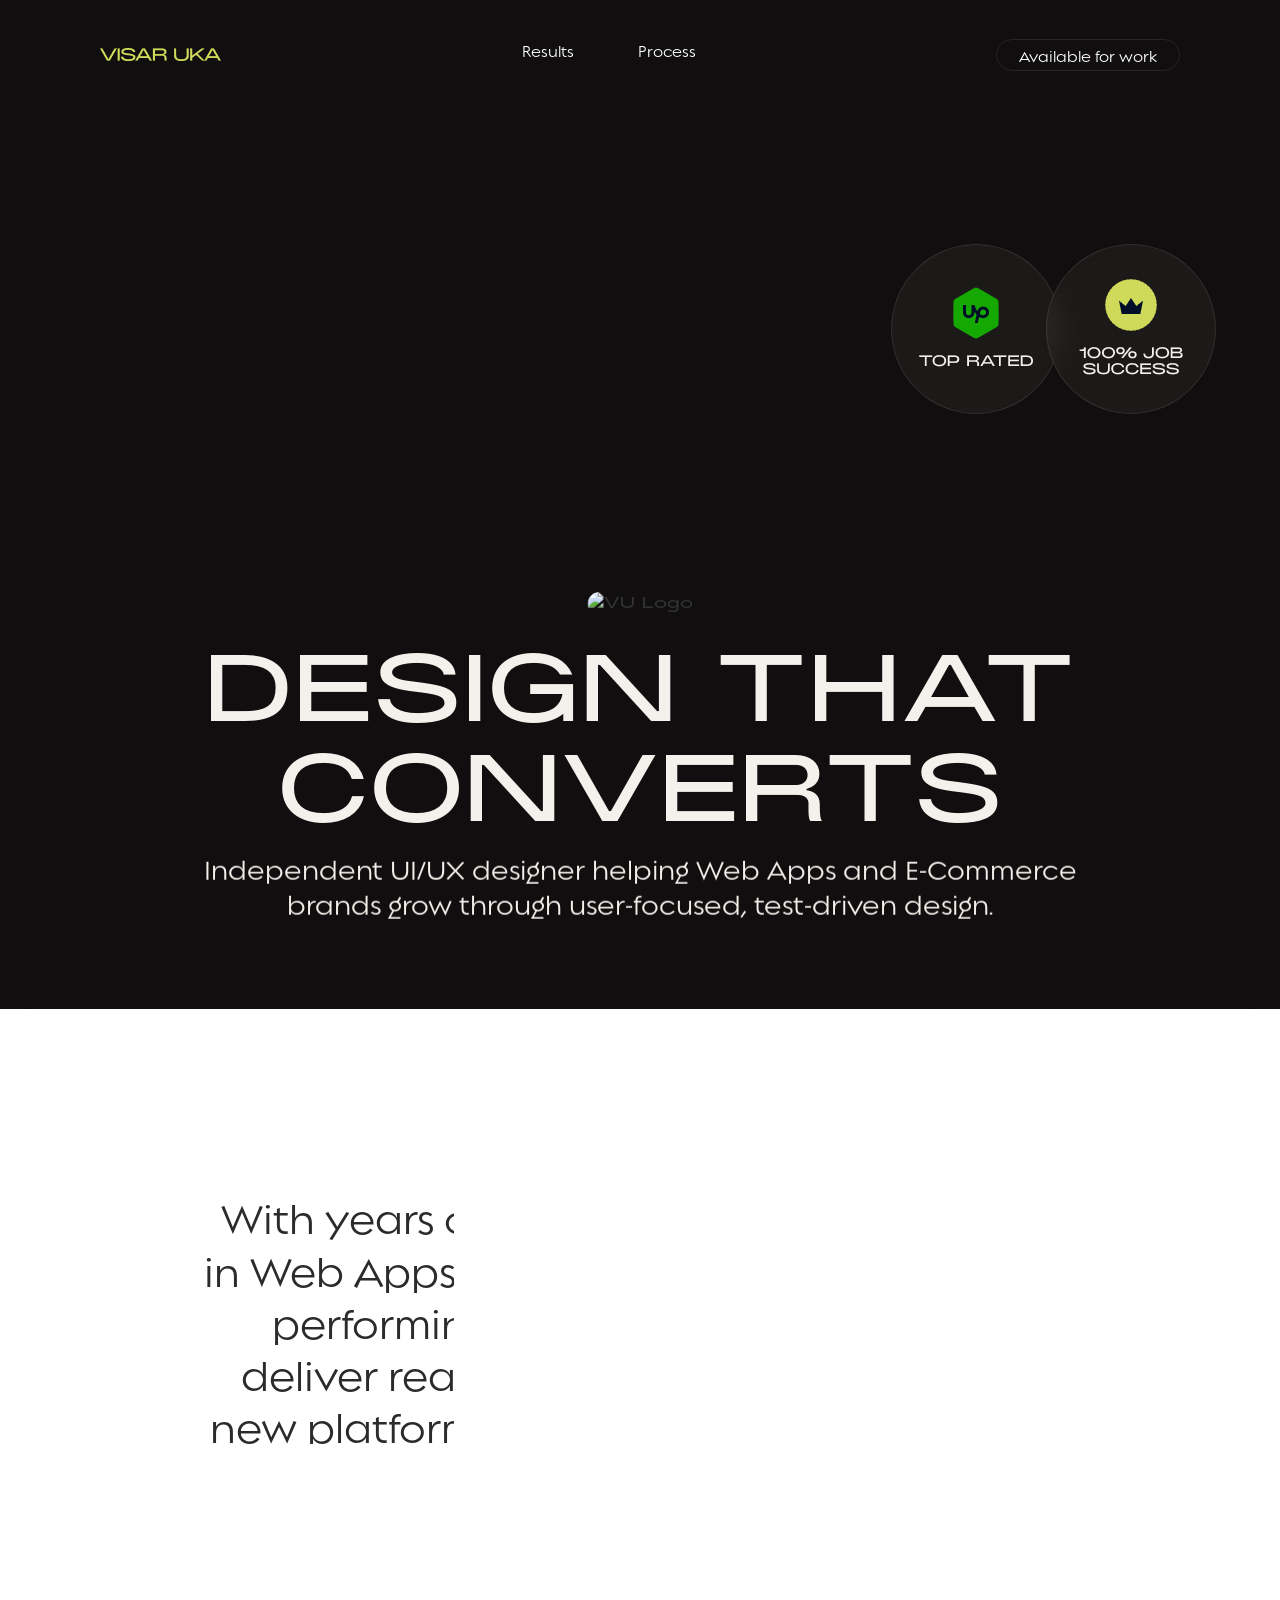
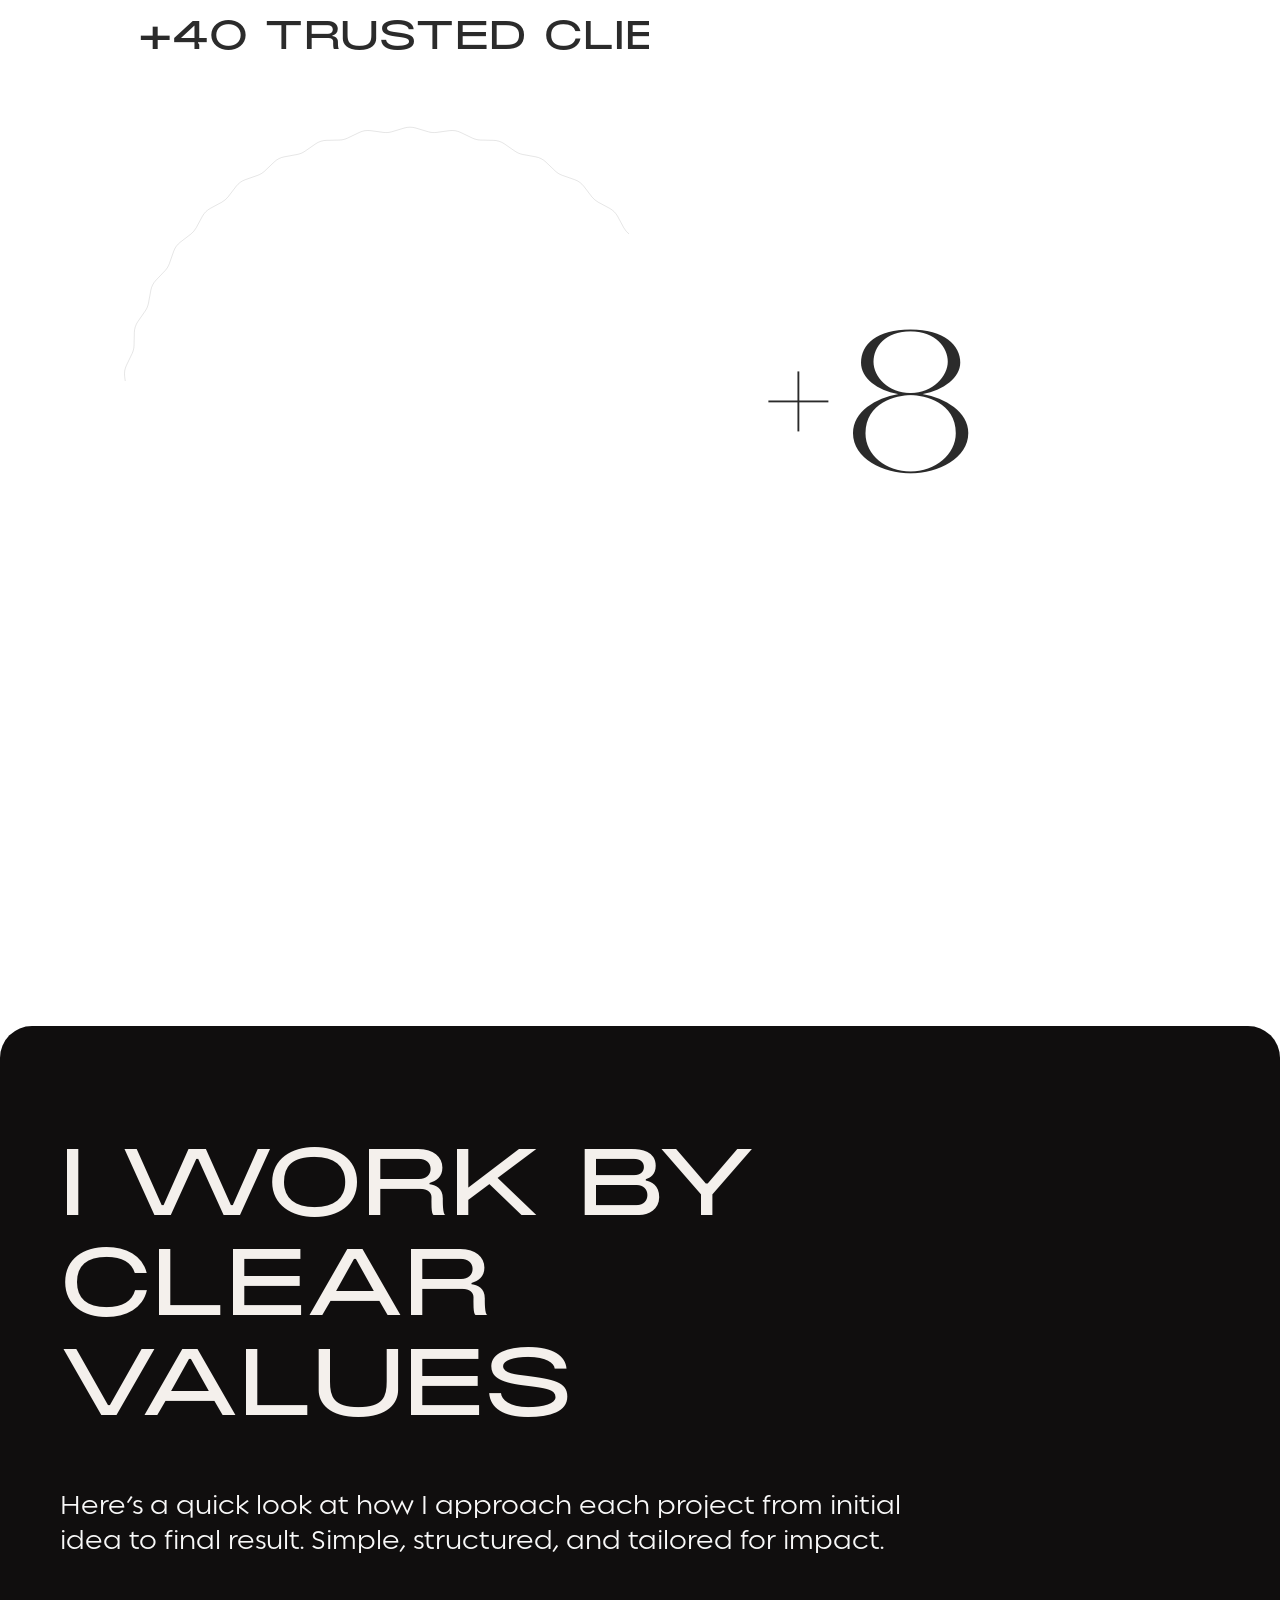
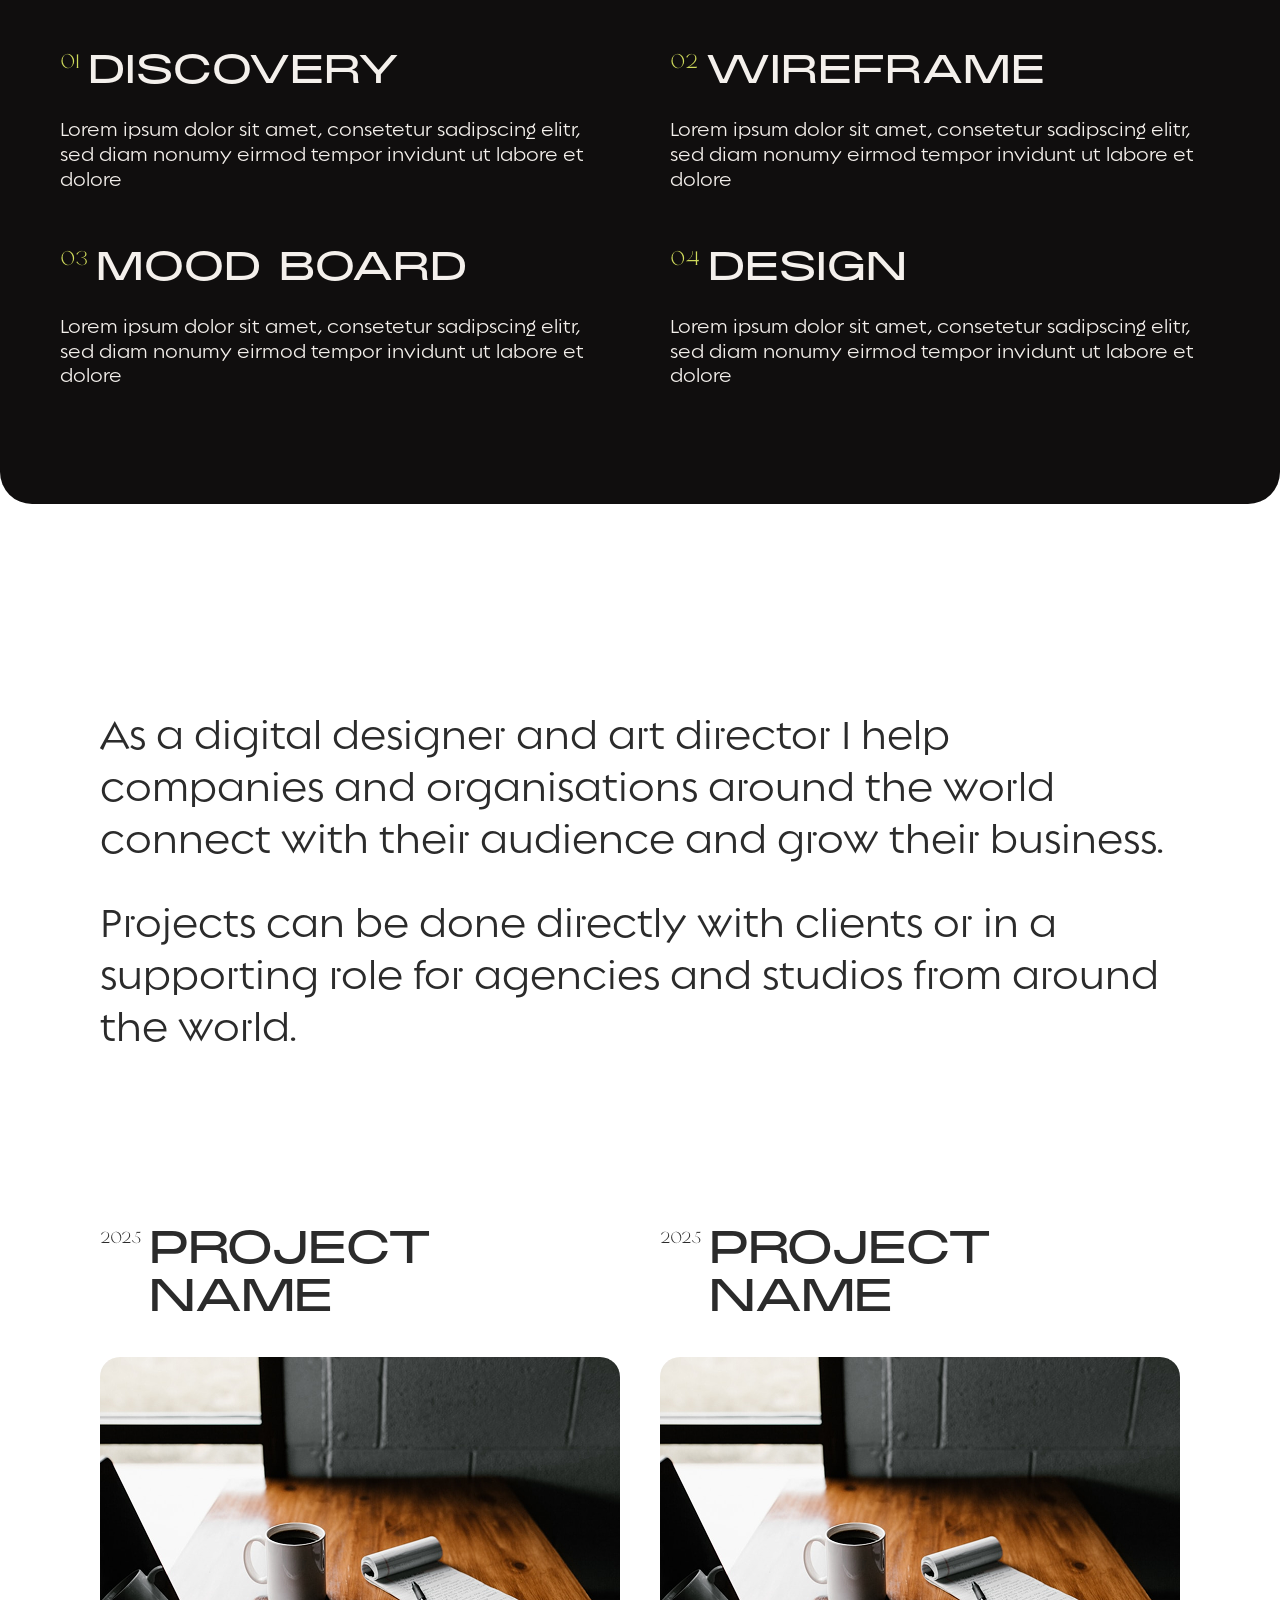
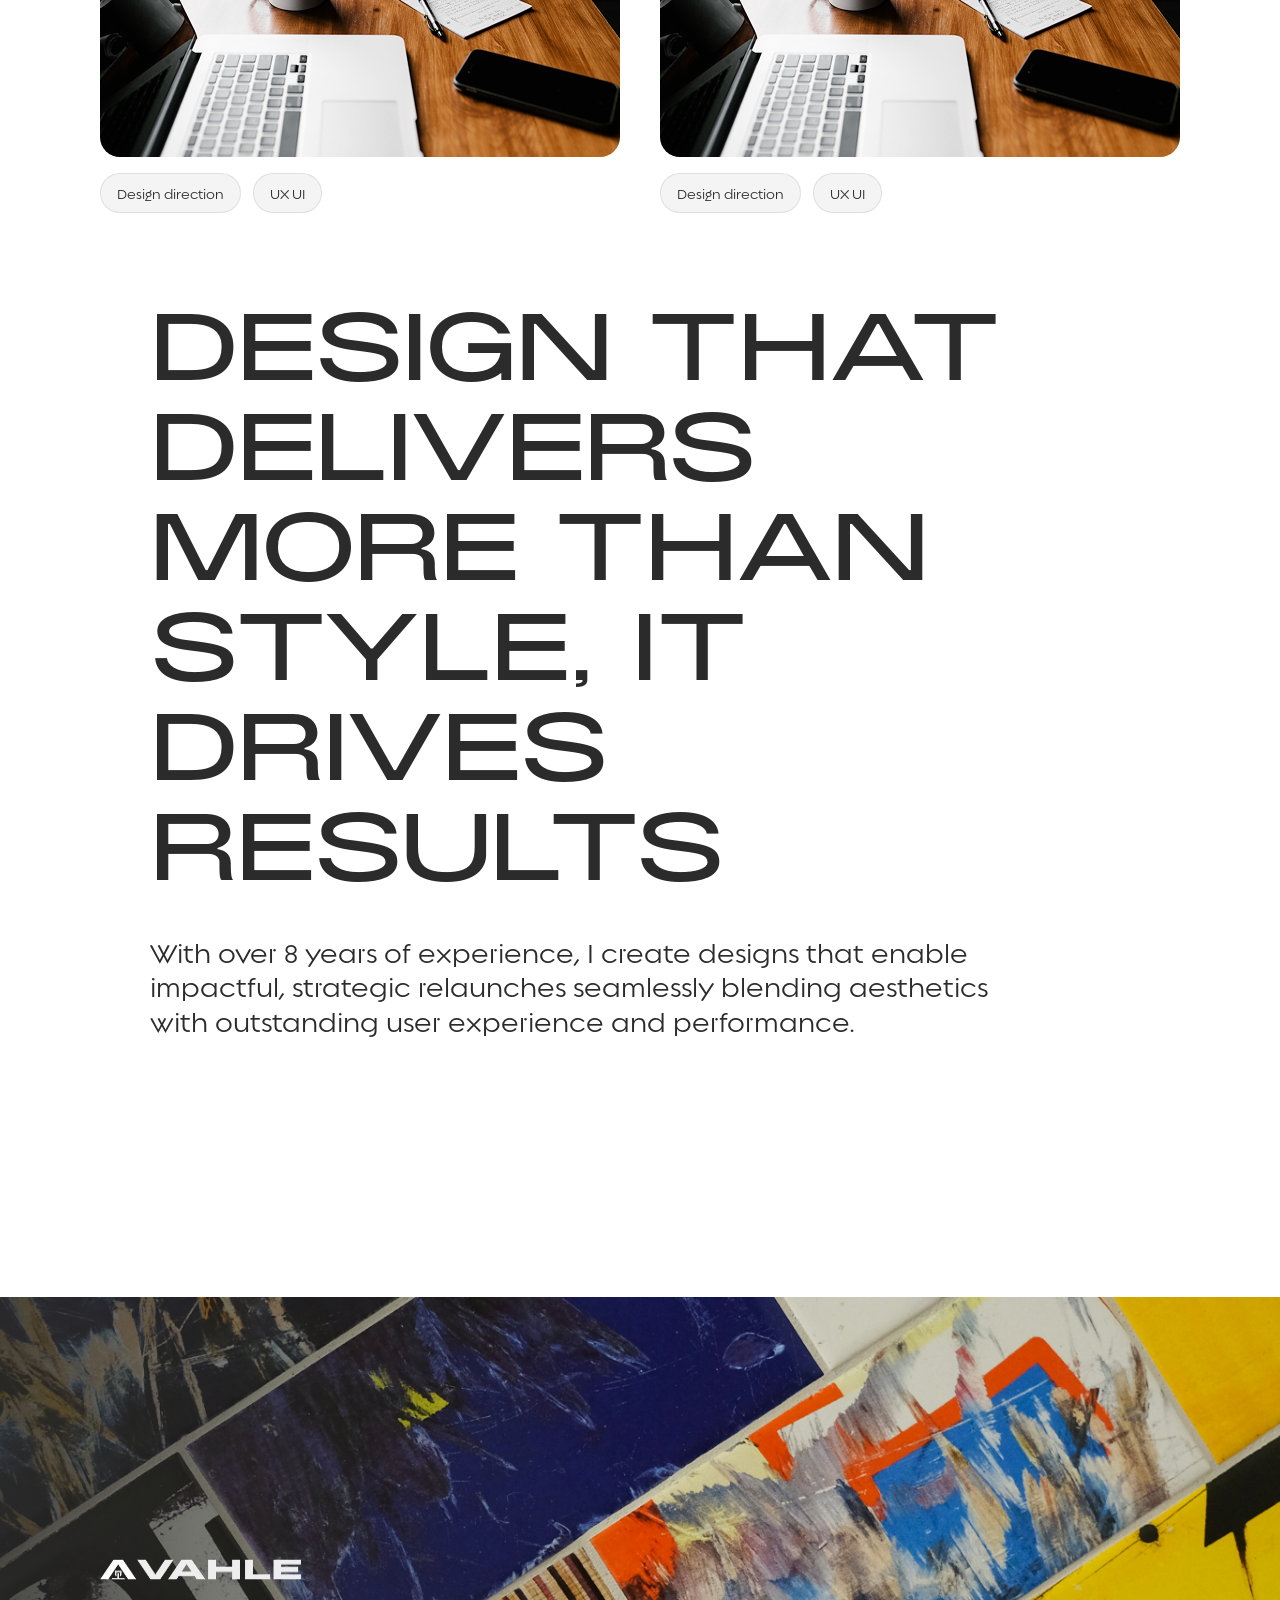
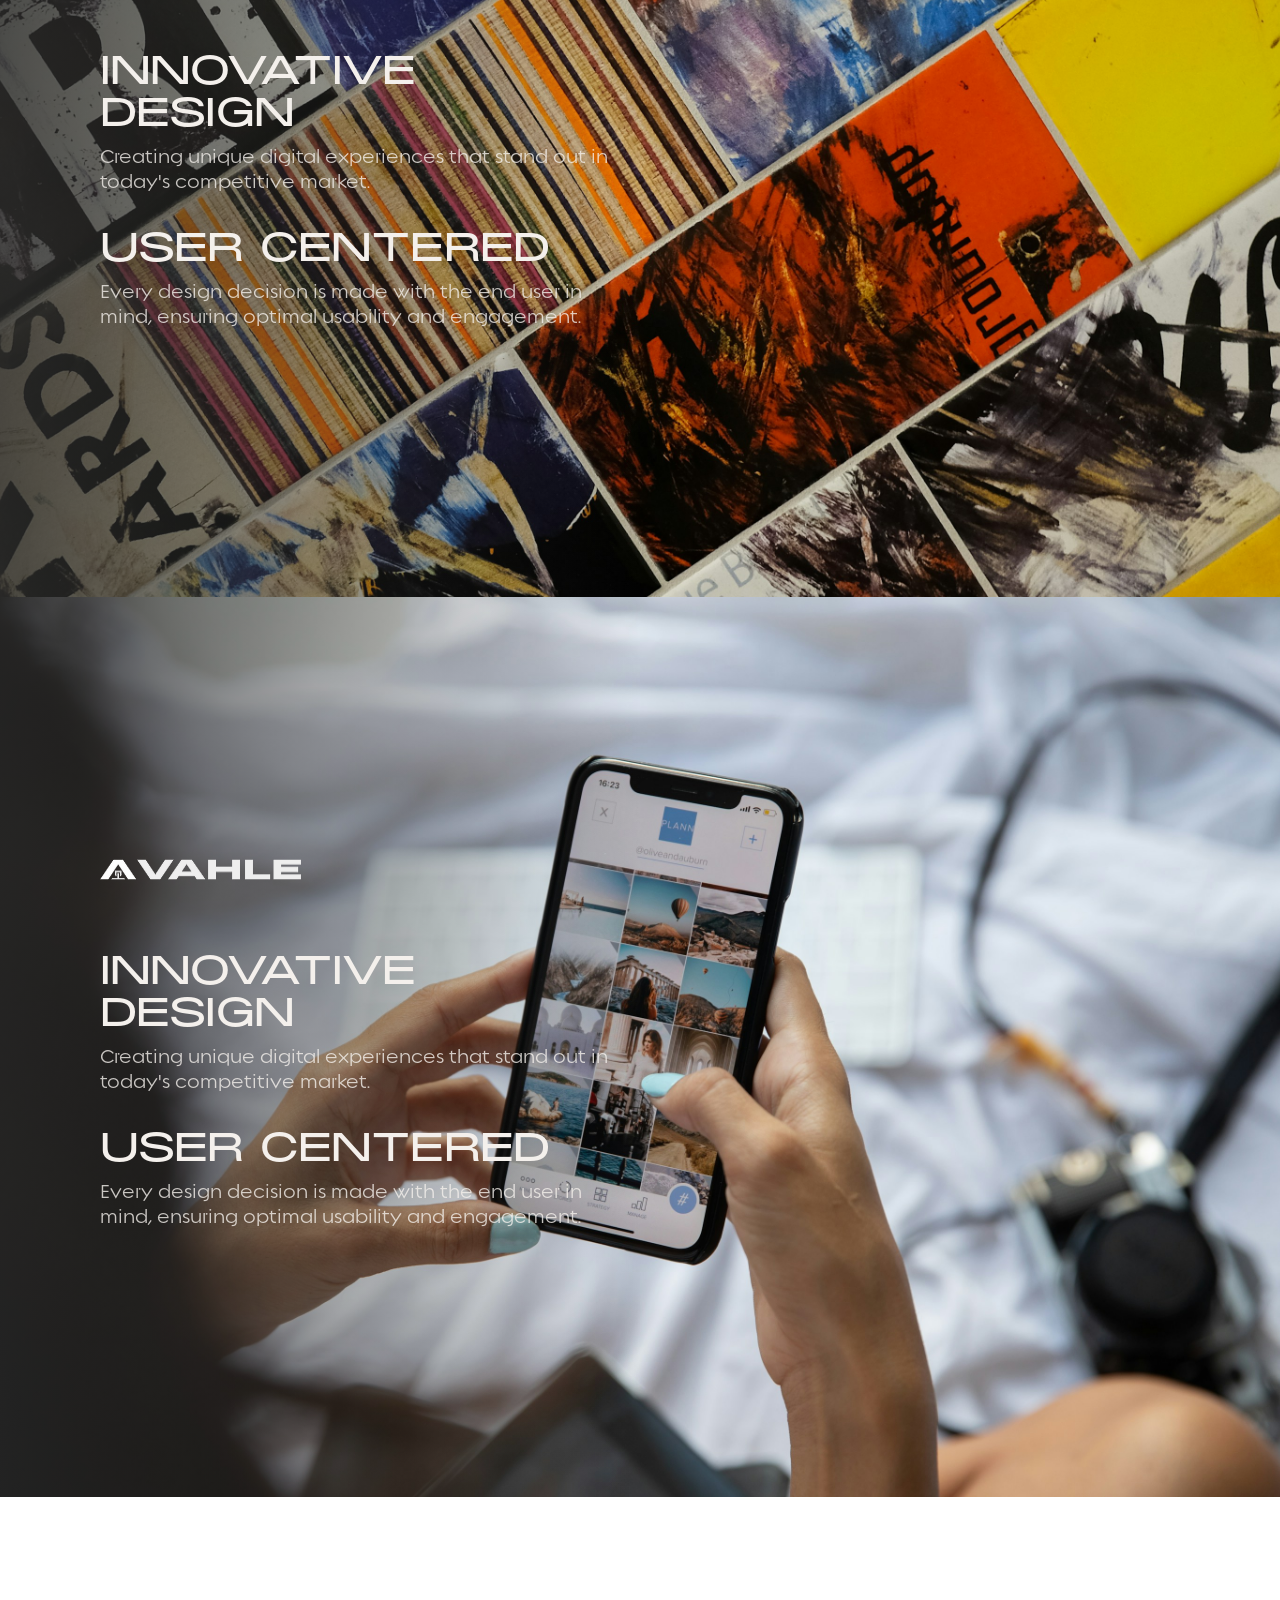
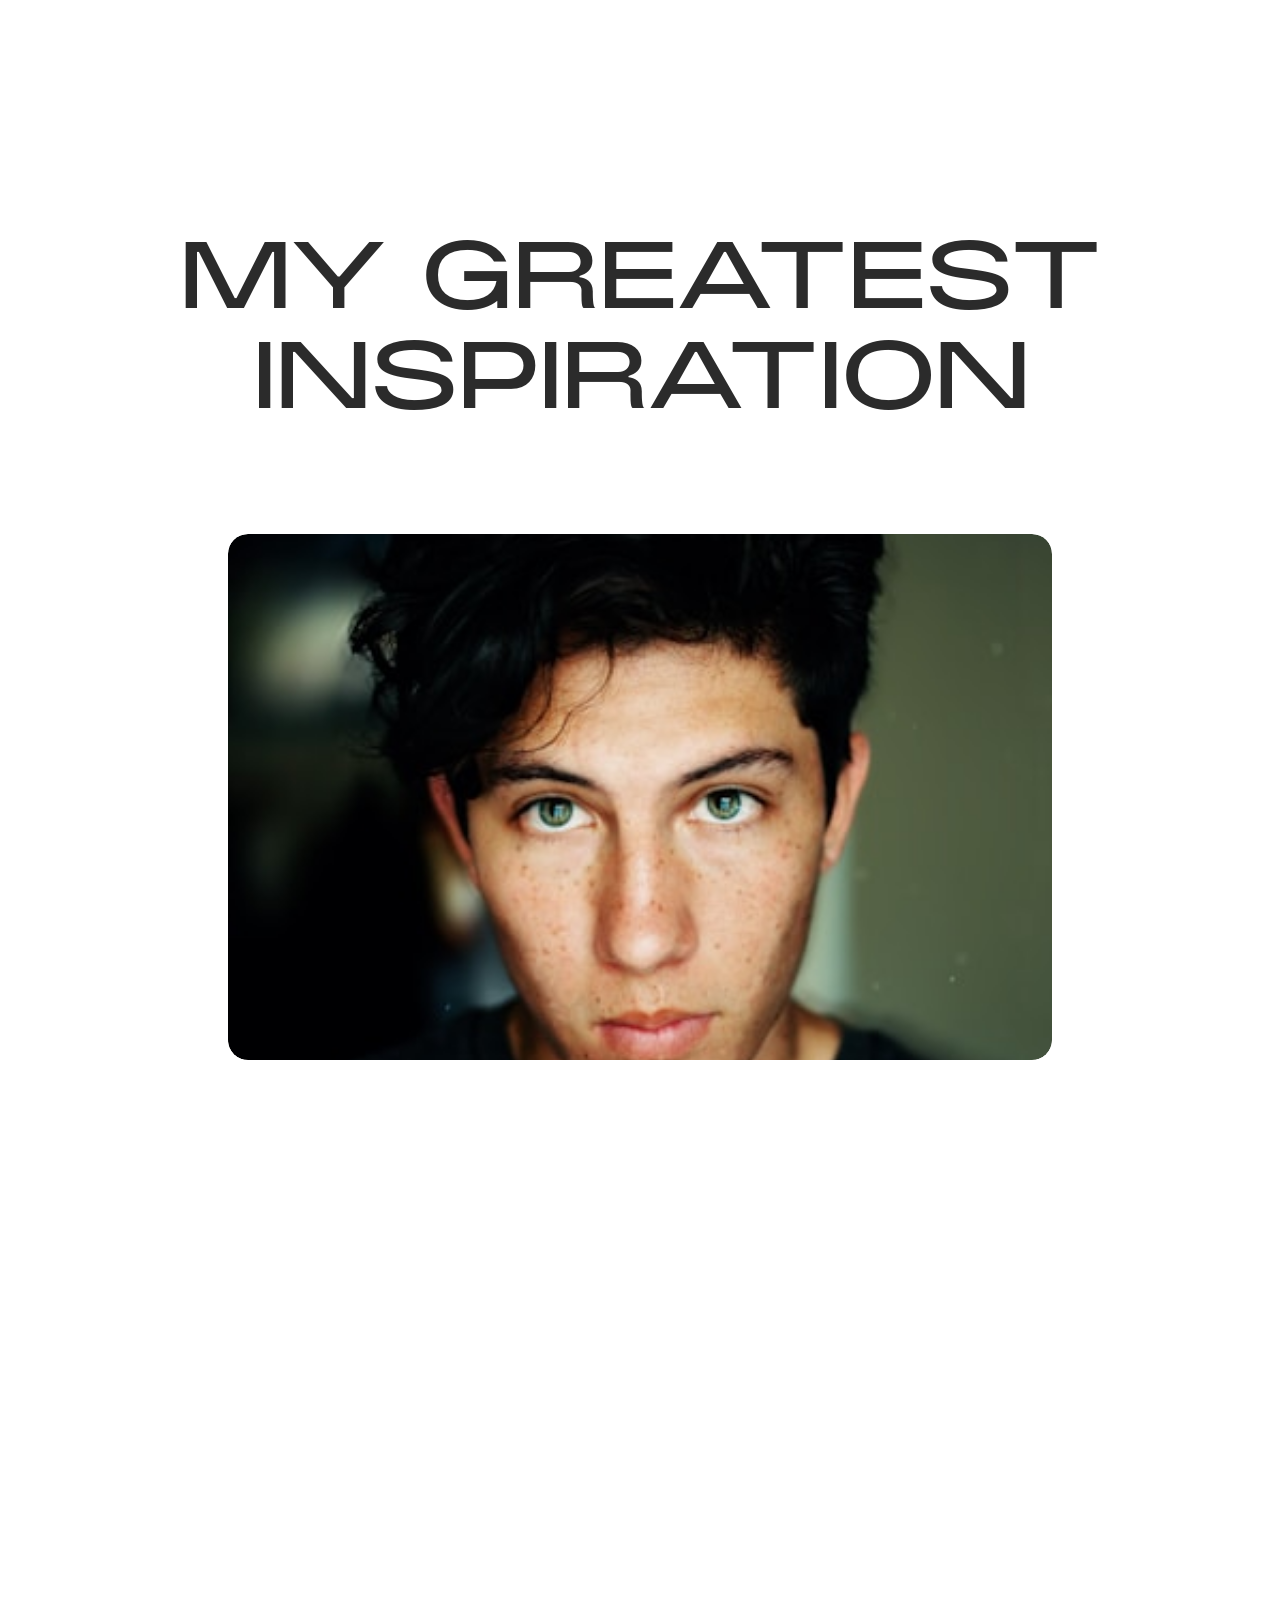
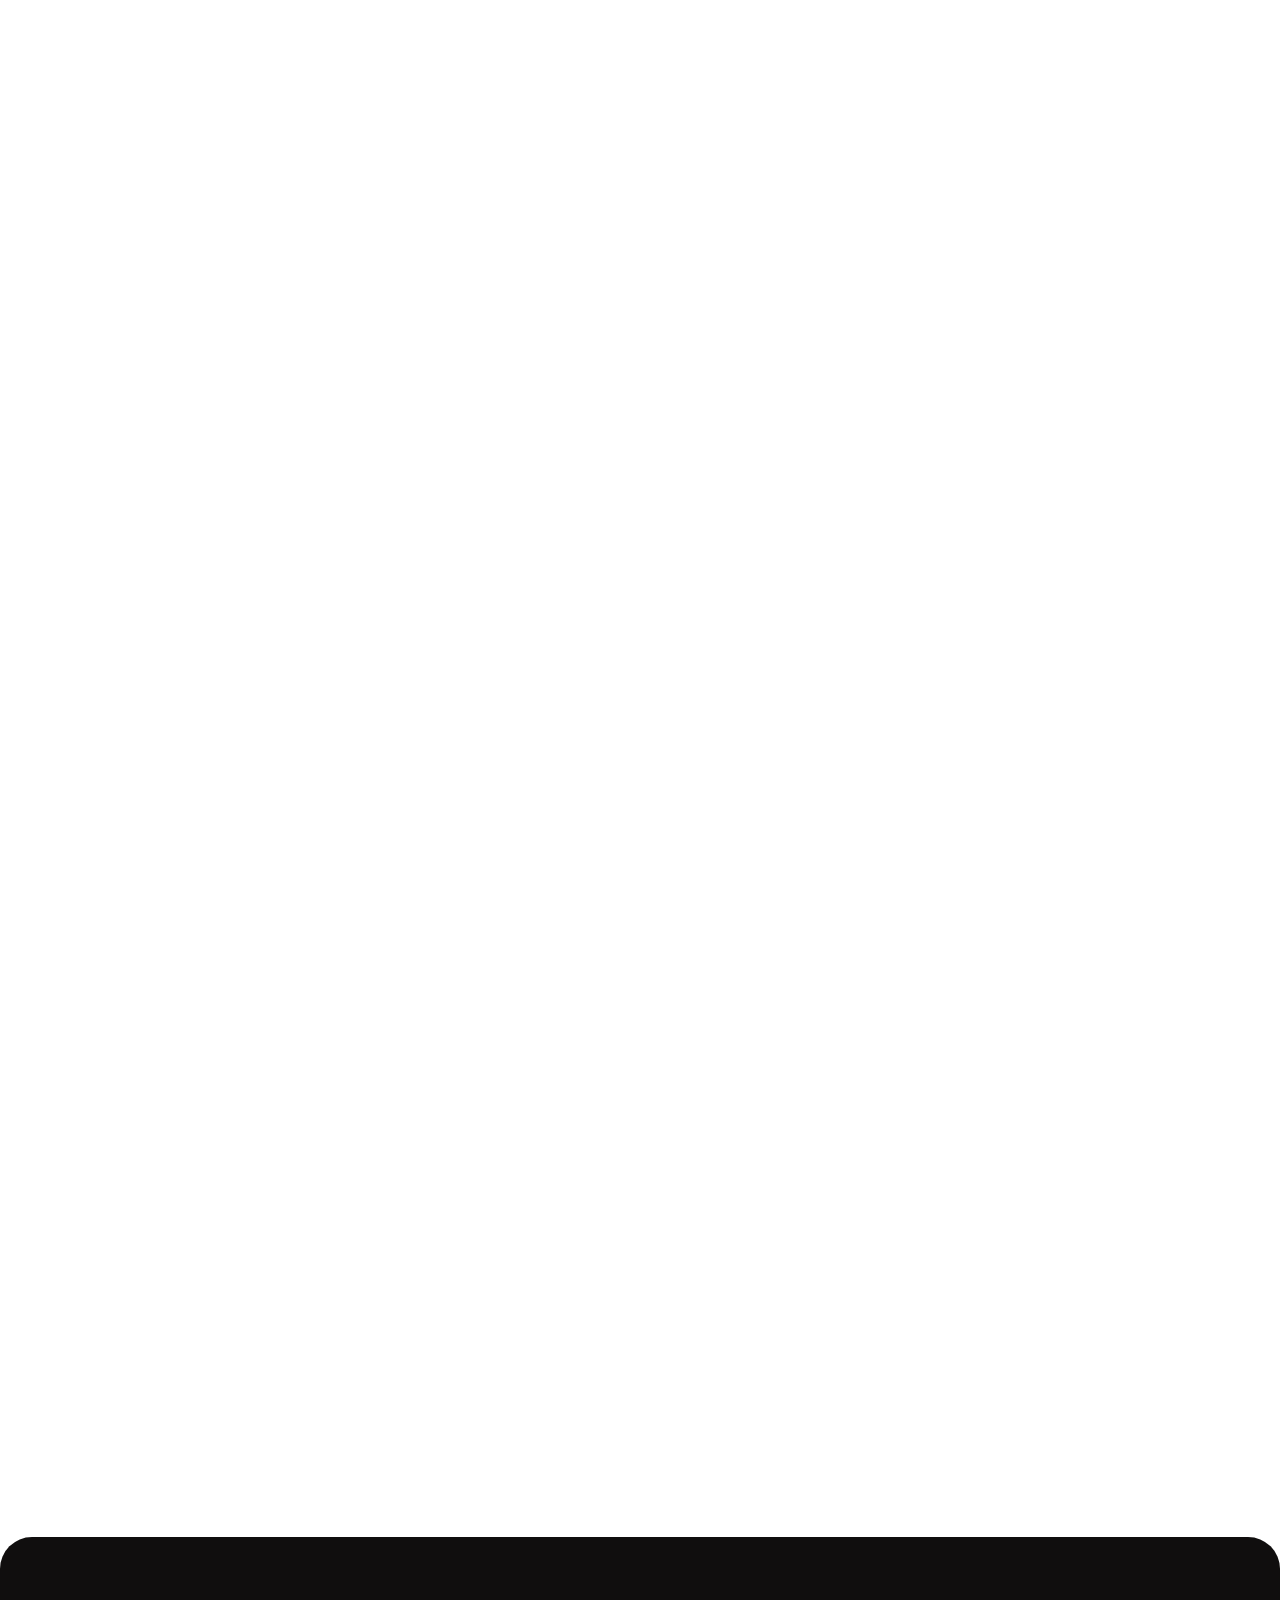
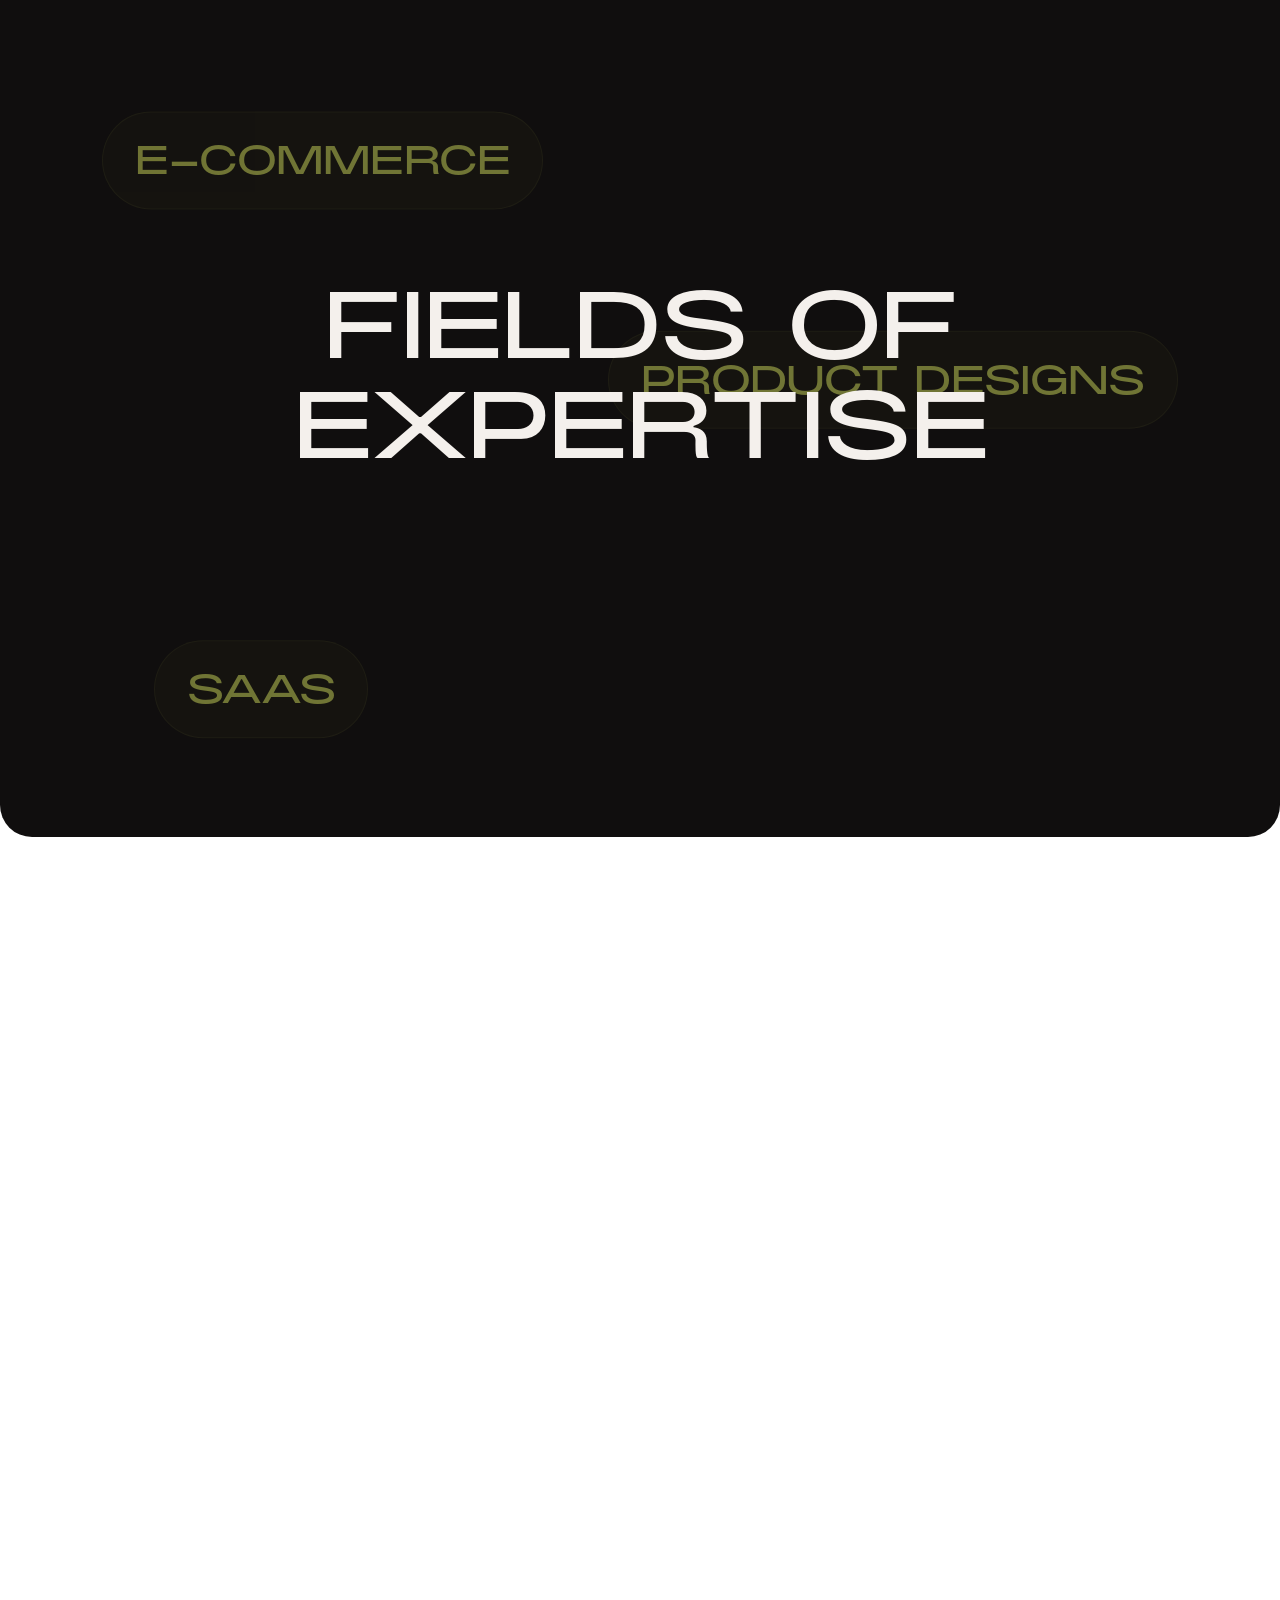
==== commit 6ac221c4: "new updates" ====
--- a/index.html
+++ b/index.html
@@ -21,8 +21,252 @@
     <!-- Custom CSS -->
     <link rel="stylesheet" href="style.css">
 </head>
-
+<style>
+    /* Container for the entire experience section */
+    .experience-wrapper {
+        position: relative;
+        height: 700vh; /* Total scroll height */
+    }
+
+    /* Sticky container */
+    .experience-container {
+        position: sticky;
+        top: 0;
+        height: 100vh;
+        display: flex;
+        align-items: center;
+        justify-content: center;
+        overflow: hidden;
+    }
+
+    /* Main experience section */
+    .experience-section {
+        width: 100vw;
+        height: 100vh;
+        background: #100E0E;
+        border-radius: 32px;
+        position: relative;
+        display: flex;
+        align-items: center;
+        justify-content: center;
+        overflow: hidden;
+        transition: border-radius 0.2s, width 0.2s, height 0.2s;
+    }
+
+    /* Title styling - centered */
+    .experience-title {
+        width: 100%;
+        font-family: 'Alias', sans-serif;
+        font-style: normal;
+        font-weight: 400;
+        font-size: 100px;
+        line-height: 100%;
+        text-align: center;
+        letter-spacing: -0.02em;
+        text-transform: uppercase;
+        color: #F4F0EC;
+        margin: 0;
+        position: relative;
+        z-index: 10;
+        transition: font-size 0.2s;
+    }
+
+    /* Experience tags - background elements */
+    .experience-tags {
+        position: absolute;
+        top: 0;
+        left: 0;
+        width: 100%;
+        height: 100%;
+        pointer-events: none;
+        z-index: 1;
+    }
+
+    /* Individual tag styling */
+    .experience-tag {
+        display: flex;
+        flex-direction: row;
+        justify-content: center;
+        align-items: center;
+        padding: 32px 32px 22px;
+        gap: 10px;
+        background: rgba(207, 218, 91, 0.05);
+        border: 1px solid rgba(207, 218, 91, 0.1);
+        border-radius: 100px;
+        font-family: 'Alias', sans-serif;
+        font-style: normal;
+        font-weight: 400;
+        font-size: 42px;
+        line-height: 100%;
+        letter-spacing: -0.02em;
+        text-transform: uppercase;
+        font-feature-settings: 'salt' on;
+        color: #CFDA5B;
+        white-space: nowrap;
+        transition: font-size 0.2s, padding 0.2s;
+    }
+
+    /* Initial positions for tags - spaced to avoid overlap */
+    .experience-tag[data-position="1"] {
+        top: 10%;
+        left: 8%;
+    }
+
+    .experience-tag[data-position="2"] {
+        top: 25%;
+        right: 8%;
+    }
+
+    .experience-tag[data-position="3"] {
+        top: 50%;
+        left: 12%;
+    }
+
+    .experience-tag[data-position="4"] {
+        top: 65%;
+        right: 12%;
+    }
+
+    .experience-tag[data-position="5"] {
+        top: 60%;
+        left: 35%;
+    }
+
+    /* Responsive design */
+    @media (max-width: 1200px) {
+        .experience-title {
+            font-size: 70px;
+        }
+        .experience-section {
+            border-radius: 24px;
+        }
+        .experience-tag {
+            font-size: 32px;
+            padding: 24px 24px 16px;
+        }
+    }
+
+    @media (max-width: 1024px) {
+        .experience-section {
+            width: 100vw;
+            height: 100vh;
+            border-radius: 20px;
+        }
+        .experience-title {
+            font-size: 48px;
+        }
+        .experience-tag {
+            font-size: 24px;
+            padding: 16px 18px 10px;
+        }
+        .experience-tag[data-position="1"] {
+            top: 8%;
+            left: 4%;
+        }
+        .experience-tag[data-position="2"] {
+            top: 22%;
+            right: 4%;
+        }
+        .experience-tag[data-position="3"] {
+            top: 48%;
+            left: 8%;
+        }
+        .experience-tag[data-position="4"] {
+            top: 62%;
+            right: 8%;
+        }
+        .experience-tag[data-position="5"] {
+            top: 58%;
+            left: 20%;
+        }
+    }
+
+    @media (max-width: 768px) {
+        .experience-wrapper {
+            height: 300vh;
+        }
+        .experience-section {
+            width: 99vw;
+            height: 60vh;
+            border-radius: 14px;
+        }
+        .experience-title {
+            font-size: 32px;
+        }
+        .experience-tag {
+            font-size: 16px;
+            padding: 10px 12px 7px;
+        }
+        .experience-tag[data-position="1"] {
+            top: 6%;
+            left: 2%;
+        }
+        .experience-tag[data-position="2"] {
+            top: 18%;
+            right: 2%;
+        }
+        .experience-tag[data-position="3"] {
+            top: 44%;
+            left: 4%;
+        }
+        .experience-tag[data-position="4"] {
+            top: 58%;
+            right: 4%;
+        }
+        .experience-tag[data-position="5"] {
+            top: 54%;
+            left: 10%;
+        }
+    }
+
+    @media (max-width: 480px) {
+        .experience-section {
+            width: 100vw;
+            height: 48vh;
+            border-radius: 8px;
+        }
+        .experience-title {
+            font-size: 20px;
+        }
+        .experience-tag {
+            font-size: 11px;
+            padding: 6px 8px 4px;
+        }
+        .experience-tag[data-position="1"] {
+            top: 4%;
+            left: 1%;
+        }
+        .experience-tag[data-position="2"] {
+            top: 12%;
+            right: 1%;
+        }
+        .experience-tag[data-position="3"] {
+            top: 38%;
+            left: 2%;
+        }
+        .experience-tag[data-position="4"] {
+            top: 50%;
+            right: 2%;
+        }
+        .experience-tag[data-position="5"] {
+            top: 46%;
+            left: 4%;
+        }
+    }
+
+    /* Content before and after for demo */
+    .demo-content {
+        height: 100vh;
+        display: flex;
+        align-items: center;
+        justify-content: center;
+        font-size: 2rem;
+        color: #ffffff;
+        background: #1a1a1a;
+    }
+</style>
 <body>
+
     <!-- Header Section -->
     <header class="header">
         <nav class="navbar">
@@ -39,10 +283,9 @@
                 <img src="assets/hand.png" alt="Available" class="mobile-availability">
             </div>
         </nav>
-
-
     </header>
 
+    <!-- Banner Section -->
     <section class="banner-section">
         <div class="banner-container" data-aos="fade-up">
             <div class="banner-image">
@@ -60,13 +303,11 @@
                 </div>
                 <div class="item">
                     <img src="assets/jobsucsses.png" alt="VU Logo">
-
-                </div>
-            </div>
-        </div>
-
-
+                </div>
+            </div>
+        </div>
     </section>
+
     <!-- About Section -->
     <section class="about-container">
         <div>
@@ -84,14 +325,10 @@
             <div>
                 <img src="assets/circle.svg" class="circle" alt="VU Logo">
                 <img src="assets/1.jpg" class="bg" alt="VU Logo">
-
-
                 <div class="about-container-stats-item">
                     <h2>+8</h2>
                     <p>Experience</p>
                 </div>
-
-
             </div>
             <div>
                 <img src="assets/circle.svg" class="circle" alt="VU Logo">
@@ -181,14 +418,7 @@
                     <h3 class="project-name">PROJECT NAME</h3>
                 </div>
                 <div class="project-image">
-
-                    <!-- <div class="project-overlay">
-                        <div class="project-arrow">
-                            <img src="assets/arrow.png" alt="View Project">
-                        </div>
-                    </div> -->
-                </div>
-
+                </div>
                 <div class="project-tags">
                     <span class="tag">Design direction</span>
                     <span class="tag">UX UI</span>
@@ -200,21 +430,13 @@
                     <h3 class="project-name">PROJECT NAME</h3>
                 </div>
                 <div class="project-image">
-
-                    <!-- <div class="project-overlay">
-                        <div class="project-arrow">
-                            <img src="assets/arrow.png" alt="View Project">
-                        </div>
-                    </div> -->
-                </div>
-
+                </div>
                 <div class="project-tags">
                     <span class="tag">Design direction</span>
                     <span class="tag">UX UI</span>
                 </div>
             </div>
         </div>
-
         <!-- New Section 2 - Large Heading with Description -->
         <section class="large-heading-section" data-aos="fade-up">
             <div class="large-heading-container">
@@ -226,6 +448,7 @@
         </section>
     </section>
 
+    <div class="spacer"></div>
     <!-- Full Screen Carousel Section -->
     <div class="relative mt-20">
         <div class="sticky top-0 h-screen flex flex-col items-center">
@@ -233,7 +456,7 @@
                 <div class="carousel-background"
                     style="background: linear-gradient(270deg, rgba(43, 43, 43, 0) 50%, rgba(43, 43, 43, 0.8) 100%), url('assets/slider2.jpg') center/cover no-repeat;">
                 </div>
-                <div class="carousel-content" data-aos="fade-up"  data-aos-once="false">
+                <div class="carousel-content" data-aos="fade-up">
                     <div class="carousel-content-inner">
                         <div class="carousel-logo">
                             <img src="assets/avahle.png" alt="Avahle Logo">
@@ -257,13 +480,12 @@
                 </div>
             </div>
         </div>
-        <div
-            class="sticky top-0 h-screen flex flex-col items-center justify-center bg-gradient-to-b from-indigo-800 to-purple-800 text-white">
+        <div class="sticky top-0 h-screen flex flex-col items-center justify-center">
             <div>
                 <div class="carousel-background"
                     style="background: linear-gradient(270deg, rgba(43, 43, 43, 0) 50%, rgba(43, 43, 43, 0.8) 100%), url('assets/slider1.jpg') center/cover no-repeat;">
                 </div>
-                <div class="carousel-content" data-aos="fade-up"  data-aos-delay="100"  data-aos-once="false">
+                <div class="carousel-content" data-aos="fade-up">
                     <div class="carousel-content-inner">
                         <div class="carousel-logo">
                             <img src="assets/avahle.png" alt="Avahle Logo">
@@ -288,6 +510,7 @@
             </div>
         </div>
     </div>
+    <div class="spacer"></div>
 
     <!-- Portfolio Gallery Section -->
     <section>
@@ -326,35 +549,85 @@
         </div>
 
     </section>
-
-
-
-    <!-- Experience Section -->
-    <section class="experience-section" data-aos="fade-up">
+    <div class="spacer"></div>
+
+    <!-- Experience  carousel Section -->
+       <!-- Experience Carousel Section -->
+    <div class="experience-wrapper">
         <div class="experience-container">
-            <div class="experience-content">
+            <div class="experience-section">
                 <h2 class="experience-title">FIELDS OF EXPERTISE</h2>
-                <p class="experience-description">
-                    My work seamlessly combines aesthetic appeal with exceptional user experience and performance,
-                    empowering brands in e-commerce, SaaS, beauty, product design, and EdTech.
-                </p>
-            </div>
+                <div class="experience-tags">
+                    <span class="experience-tag" data-position="1">E-COMMERCE</span>
+                    <span class="experience-tag" data-position="2">PRODUCT DESIGNS</span>
+                    <span class="experience-tag" data-position="3">SAAS</span>
+                    <span class="experience-tag" data-position="4">BEAUTY</span>
+                    <span class="experience-tag" data-position="5">EDTECH</span>
+                </div>
+            </div>
+        </div>
+    </div>
+    <!-- <div class="relative mt-20">
+        <div class="sticky top-0 h-screen flex flex-col items-center">
+            <section class="experience-section" data-aos="fade-up">
+                <h2 class="experience-title">FIELDS OF EXPERTISE</h2>
+            </section>
+        </div>
+        <div class="sticky top-0 h-screen flex flex-col items-center justify-center">
             <div class="experience-tags" id="experience-tags-container">
-                <div class="experience-tags-row">
-                    <span class="experience-tag">E-COMMERCE</span>
-                    <span class="experience-tag">PRODUCT DESIGNS</span>
-                </div>
-                <div class="experience-tags-row">
-                    <span class="experience-tag">SAAS</span>
-                    <span class="experience-tag">BEAUTY</span>
-                    <span class="experience-tag">EDTECH</span>
+                <span class="experience-tag" data-position="1">E-COMMERCE</span>
+                <span class="experience-tag" data-position="2">PRODUCT DESIGNS</span>
+                <span class="experience-tag" data-position="3">SAAS</span>
+                <span class="experience-tag" data-position="4">BEAUTY</span>
+                <span class="experience-tag" data-position="5">EDTECH</span>
+            </div>
+        </div>
+    </div> -->
+
+    <!-- Testimonials/Clients Section -->
+    <section class="testimonials-section">
+        <div class="testimonials-container">
+            <div class="testimonials-content">
+                <div class="testimonials-logo">
+                    <div class="logo-placeholder" id="companyLogo">
+                        <img src="assets/testimonials-logo.png" alt="Client Avatar" id="testimonialsLogo">
+                    </div>
+                </div>
+                <div class="testimonials-text" id="testimonialText">
+                    <p>As a digital designer and art director I help companies and organisations around the world connect with their audience and grow their business.</p>
+                    <p>Projects can be done directly with clients or in a supporting role for agencies and studios from around the world.</p>
+                </div>
+                <div class="client-avatars">
+                    <div class="avatar-item" data-client="0">
+                        <div class="avatar-placeholder">
+                            <img src="assets/1.jpg" alt="Client Avatar">
+                        </div>
+                    </div>
+                    <div class="avatar-item" data-client="1">
+                        <div class="avatar-placeholder">
+                            <img src="assets/2.jpg" alt="Client Avatar">
+                        </div>
+                    </div>
+                    <div class="avatar-item active" data-client="2">
+                        <div class="avatar-placeholder">
+                            <img src="assets/3.jpg" alt="Client Avatar">
+                        </div>
+                    </div>
+                    <div class="avatar-item" data-client="3">
+                        <div class="avatar-placeholder">
+                            <img src="assets/4.jpg" alt="Client Avatar">
+                        </div>
+                    </div>
+                    <div class="avatar-item" data-client="4">
+                        <div class="avatar-placeholder">
+                            <img src="assets/5.jpg" alt="Client Avatar">
+                        </div>
+                    </div>
                 </div>
             </div>
         </div>
     </section>
-
-    <!-- Testimonials/Clients Section -->
-    <section class="testimonials-section" data-aos="fade-up">
+    <!-- <section class="testimonials-section" data-aos="fade-up">
         <div class="testimonials-container">
             <div class="testimonials-content">
                 <div class="testimonials-logo">
@@ -363,7 +636,7 @@
 
                     </div>
                 </div>
-                <div class="testimonials-text">
+                <div class="testimonials-text" data-aos="fade-up">
                     <p>As a digital designer and art director I help companies and organisations around the world
                         connect with their audience and grow their business.</p>
                     <p>Projects can be done directly with clients or in a supporting role for agencies and studios from
@@ -398,7 +671,8 @@
                 </div>
             </div>
         </div>
-    </section>
+    </section> -->
+
     <!-- Speak with Me Section -->
     <section class="speak-with-me-section" data-aos="fade-up">
         <div class="speak-container">
@@ -472,32 +746,29 @@
     <!-- Footer Section -->
     <footer class="footer" data-aos="fade-up">
         <div class="footer-container">
-            <div class="footer-content" >
-                <div class="footer-left" >
+            <div class="footer-content">
+                <div class="footer-left">
                     <div class="footer-tagline">
                         <h2>YOUR NEXT BIG IDEA<br>STARTS HERE.</h2>
                         <p class="footer-cta">LET'S MAKE IT REAL!</p>
                     </div>
                 </div>
 
-                <div class="footer-right" >
+                <div class="footer-right">
                     <div class="footer-links">
                         <a href="#linkedin" class="footer-link">LINKEDIN</a>
                         <a href="#upwork" class="footer-link">UPWORK</a>
                     </div>
                 </div>
             </div>
-            <div class="footer-bottom" >
+            <div class="footer-bottom">
                 <img src="assets/footerLogo.svg" alt="Footer Brand">
             </div>
         </div>
     </footer>
-
-
 
     <!-- AOS Animation Library JS -->
     <script src="https://unpkg.com/aos@2.3.1/dist/aos.js"></script>
-
     <!-- Custom JavaScript -->
     <script src="index.js"></script>
 </body>
--- a/style.css
+++ b/style.css
@@ -1083,7 +1083,7 @@
     transition: transform 0.4s cubic-bezier(0.4, 0, 0.2, 1);
 }
 
-.project-card:hover {
+.project-card:hover .project-image {
     transform: translateY(-8px) scale(1.01);
 
 }
@@ -1101,28 +1101,6 @@
 
 }
 
-.project-overlay {
-    display: none;
-    position: absolute;
-    top: 0;
-    left: 0;
-    width: 100%;
-    height: 100%;
-    background: linear-gradient(180deg, rgba(16, 14, 14, 0.1) 0%, rgba(16, 14, 14, 0.8) 100%);
-    display: flex;
-    flex-direction: column;
-    justify-content: center;
-    align-items: center;
-    padding: 48px;
-    transition: background 0.3s ease;
-    border-radius: 20px;
-
-
-}
-
-.project-image:hover .project-overlay {
-    background: linear-gradient(180deg, rgba(16, 14, 14, 0.2) 0%, rgba(16, 14, 14, 0.9) 100%);
-}
 
 .project-header {
     display: flex;
@@ -1171,31 +1149,6 @@
 }
 
 
-
-.project-arrow {
-    display: none;
-
-}
-
-.project-image:hover .project-arrow {
-    opacity: 1;
-    transform: translateY(0) scale(1);
-    display: flex;
-    align-items: center;
-    justify-content: center;
-    border-radius: 50%;
-
-}
-
-.project-arrow img {
-    width: 50px;
-    height: 50px;
-    transition: transform 0.3s ease;
-}
-
-.project-image:hover .project-arrow img {
-    transform: translateX(2px);
-}
 
 /* Work Section Responsive Design */
 @media (max-width: 1024px) {
@@ -1625,261 +1578,269 @@
     }
 }
 
-/* Testimonials Section */
-.testimonials-section {
-    display: flex;
-    flex-direction: column;
-    justify-content: center;
-    align-items: center;
-    padding: 0px;
-    gap: 64px;
-    width: 1240px;
-    height: 535px;
-    margin: 200px auto;
-}
-
-.testimonials-container {
-    display: flex;
-    flex-direction: column;
-    justify-content: center;
-    align-items: center;
-    gap: 64px;
-    width: 100%;
-    height: 100%;
-}
-
-.testimonials-content {
-    display: flex;
-    flex-direction: column;
-    justify-content: center;
-    align-items: center;
-    gap: 64px;
-    width: 100%;
-}
-
-.testimonials-logo {
-    flex: none;
-    order: 0;
-    flex-grow: 0;
-}
-
-.logo-placeholder {
-    width: 201px;
+    /* Testimonials Section */
+        .testimonials-section {
+            display: flex;
+            flex-direction: column;
+            justify-content: center;
+            align-items: center;
+            padding: 0px;
+            gap: 64px;
+            width: 1240px;
+            height: 535px;
+            margin: 200px auto;
+        }
+
+        .testimonials-container {
+            display: flex;
+            flex-direction: column;
+            justify-content: center;
+            align-items: center;
+            gap: 64px;
+            width: 100%;
+            height: 100%;
+        }
+
+        .testimonials-content {
+            display: flex;
+            flex-direction: column;
+            justify-content: center;
+            align-items: center;
+            gap: 64px;
+            width: 100%;
+        }
+
+        .testimonials-logo {
+            flex: none;
+            order: 0;
+            flex-grow: 0;
+        }
+
+        .logo-placeholder {
+            width: 201px;
     height: 21px;
     border-radius: 4px;
-    overflow: hidden;
-    background: #f0f0f0;
-}
-
-.logo-placeholder img {
-    width: 100%;
-    height: 100%;
-    object-fit: contain;
-}
-
-.testimonials-text {
-    width: 1240px;
-    height: 312px;
+            overflow: hidden;
+            background: #f0f0f0;
+        }
+
+        .logo-placeholder img {
+            width: 100%;
+            height: 100%;
+            object-fit: contain;
+        }
+
+        .testimonials-text {
+            width: 1240px;
+            height: 312px;
     font-family: 'Regulator Nova', sans-serif;
-    font-style: normal;
-    font-weight: 500;
-    font-size: 42px;
-    line-height: 124%;
-    text-align: center;
+            font-style: normal;
+            font-weight: 500;
+            font-size: 42px;
+            line-height: 124%;
+            text-align: center;
     font-feature-settings: 'ordn' on, 'salt' on;
-    color: #2B2B2B;
-    flex: none;
-    order: 1;
-    flex-grow: 0;
-    display: flex;
-    flex-direction: column;
-    justify-content: center;
-    align-items: center;
-    gap: 24px;
-}
-
-.testimonials-text p {
-    margin: 0;
-    max-width: 1240px;
-}
-
-.client-avatars {
-    display: flex;
-    flex-direction: row;
-    align-items: flex-start;
-    padding: 0px;
-    gap: 64px;
-    width: 626px;
-    height: 74px;
-    flex: none;
-    order: 2;
-    flex-grow: 0;
-}
-
-.avatar-item {
-    width: 74px;
-    height: 74px;
-    flex: none;
-    flex-grow: 0;
-}
-
-.avatar-placeholder {
-    width: 74px;
-    height: 74px;
-    border-radius: 50%;
-    opacity: 0.64;
-    overflow: hidden;
-    background: #f0f0f0;
-}
-
-.avatar-placeholder img {
-    width: 100%;
-    height: 100%;
-    object-fit: cover;
-    border-radius: 50%;
-}
-
-.avatar-item.active .avatar-placeholder {
-    opacity: 1;
-    border: 3px solid #CFDA5B;
-    box-sizing: border-box;
-    transform: scale(1.1);
-    transition: all 0.3s ease;
-}
-
-.avatar-item .avatar-placeholder {
-    transition: all 0.3s ease;
-    cursor: pointer;
-}
-
-.avatar-item:hover .avatar-placeholder {
-    opacity: 0.8;
-    transform: scale(1.05);
-}
-
-/* Testimonials Responsive Design */
-@media (max-width: 1280px) {
-    .testimonials-section {
-        width: 90%;
-        max-width: 1240px;
-        padding: 0 40px;
-    }
-
-    .testimonials-text {
-        width: 100%;
-        font-size: 36px;
-    }
-}
-
-@media (max-width: 1024px) {
-    .testimonials-section {
-        gap: 48px;
-        height: auto;
-        padding: 80px 40px;
-    }
-
-    .testimonials-container {
-        gap: 48px;
-    }
-
-    .testimonials-content {
-        gap: 48px;
-    }
-
-    .testimonials-text {
-        font-size: 32px;
-        height: auto;
-    }
-
-    .client-avatars {
-        gap: 48px;
-        width: auto;
-    }
-
-    .avatar-item,
-    .avatar-placeholder {
-        width: 60px;
-        height: 60px;
-    }
-}
-
-@media (max-width: 768px) {
-    .testimonials-section {
-        gap: 40px;
-        padding: 60px 30px;
-        margin-top: 100px;
-        width: 95%;
-        max-width: none;
-    }
-
-    .testimonials-container {
-        gap: 40px;
-    }
-
-    .testimonials-content {
-        gap: 40px;
-    }
-
-    .testimonials-text {
-        font-size: 22px;
-        width: 100%;
-        height: auto;
-    }
-
-    .logo-placeholder {
-        width: 150px;
+            color: #2B2B2B;
+            flex: none;
+            order: 1;
+            flex-grow: 0;
+            display: flex;
+            flex-direction: column;
+            justify-content: center;
+            align-items: center;
+            gap: 24px;
+            transition: all 0.5s ease;
+            opacity: 1;
+        }
+
+        .testimonials-text.changing {
+            opacity: 0.3;
+        }
+
+        .testimonials-text p {
+            margin: 0;
+            max-width: 1240px;
+        }
+
+        .client-avatars {
+            display: flex;
+            flex-direction: row;
+            align-items: flex-start;
+            padding: 0px;
+            gap: 64px;
+            width: 626px;
+            height: 74px;
+            flex: none;
+            order: 2;
+            flex-grow: 0;
+        }
+
+        .avatar-item {
+            width: 74px;
+            height: 74px;
+            flex: none;
+            flex-grow: 0;
+        }
+
+        .avatar-placeholder {
+            width: 74px;
+            height: 74px;
+            border-radius: 50%;
+            opacity: 0.64;
+            overflow: hidden;
+            background: #f0f0f0;
+            transition: all 0.3s ease;
+            cursor: pointer;
+        }
+
+        .avatar-placeholder img {
+            width: 100%;
+            height: 100%;
+            object-fit: cover;
+            border-radius: 50%;
+        }
+
+        .avatar-item.active .avatar-placeholder {
+            opacity: 1;
+            border: 3px solid #CFDA5B;
+            box-sizing: border-box;
+            transform: scale(1.1);
+            transition: all 0.3s ease;
+        }
+
+        .avatar-item .avatar-placeholder {
+            transition: all 0.3s ease;
+            cursor: pointer;
+        }
+
+        .avatar-item:hover .avatar-placeholder {
+            opacity: 0.8;
+            transform: scale(1.05);
+        }
+
+        /* Testimonials Responsive Design */
+        @media (max-width: 1280px) {
+            .testimonials-section {
+                width: 90%;
+                max-width: 1240px;
+                padding: 0 40px;
+            }
+
+            .testimonials-text {
+                width: 100%;
+                font-size: 36px;
+            }
+        }
+
+        @media (max-width: 1024px) {
+            .testimonials-section {
+                gap: 48px;
+                height: auto;
+                padding: 80px 40px;
+            }
+
+            .testimonials-container {
+                gap: 48px;
+            }
+
+            .testimonials-content {
+                gap: 48px;
+            }
+
+            .testimonials-text {
+                font-size: 32px;
+                height: auto;
+            }
+
+            .client-avatars {
+                gap: 48px;
+                width: auto;
+            }
+
+            .avatar-item,
+            .avatar-placeholder {
+                width: 60px;
+                height: 60px;
+            }
+        }
+
+        @media (max-width: 768px) {
+            .testimonials-section {
+                gap: 40px;
+                padding: 60px 30px;
+                margin-top: 100px;
+                width: 95%;
+                max-width: none;
+            }
+
+            .testimonials-container {
+                gap: 40px;
+            }
+
+            .testimonials-content {
+                gap: 40px;
+            }
+
+            .testimonials-text {
+                font-size: 22px;
+                width: 100%;
+                height: auto;
+            }
+
+            .logo-placeholder {
+                width: 150px;
         height: 16px;
-    }
-
-    .client-avatars {
-        gap: 20px;
-        flex-wrap: wrap;
-        justify-content: center;
-        width: auto;
-        height: auto;
-    }
-
-    .avatar-item,
-    .avatar-placeholder {
-        width: 50px;
-        height: 50px;
-    }
-}
-
-@media (max-width: 480px) {
-    .testimonials-section {
-        gap: 32px;
-        padding: 40px 20px;
-        margin-top: 100px;
-    }
-
-    .testimonials-container {
-        gap: 32px;
-    }
-
-    .testimonials-content {
-        gap: 32px;
-    }
-
-    .testimonials-text {
-        font-size: 20px;
-    }
-
-    .logo-placeholder {
-        width: 120px;
+            }
+
+            .client-avatars {
+                gap: 20px;
+                flex-wrap: wrap;
+                justify-content: center;
+                width: auto;
+                height: auto;
+            }
+
+            .avatar-item,
+            .avatar-placeholder {
+                width: 50px;
+                height: 50px;
+            }
+        }
+
+        @media (max-width: 480px) {
+            .testimonials-section {
+                gap: 32px;
+                padding: 40px 20px;
+                margin-top: 100px;
+            }
+
+            .testimonials-container {
+                gap: 32px;
+            }
+
+            .testimonials-content {
+                gap: 32px;
+            }
+
+            .testimonials-text {
+                font-size: 20px;
+            }
+
+            .logo-placeholder {
+                width: 120px;
         height: 14px;
-    }
-
-    .client-avatars {
-        gap: 24px;
-    }
-
-    .avatar-item,
-    .avatar-placeholder {
-        width: 44px;
-        height: 44px;
-    }
-}
+            }
+
+            .client-avatars {
+                gap: 24px;
+            }
+
+            .avatar-item,
+            .avatar-placeholder {
+                width: 44px;
+                height: 44px;
+            }
+        }
 
 /* parteners-company */
 .parteners-company {
@@ -2201,12 +2162,14 @@
 .experience-section {
     display: flex;
     flex-direction: column;
-    align-items: flex-start;
-    padding: 180px 0px;
-    gap: 140px;
+    align-items: center;
+    justify-content: center;
     width: 100%;
+    height: 400vh;
     background: #100E0E;
     border-radius: 32px;
+    position: relative;
+    z-index: 10;
 }
 
 .experience-container {
@@ -2242,53 +2205,21 @@
     text-transform: uppercase;
     color: #F4F0EC;
     margin: 0;
-}
-
-.experience-description {
-    max-width: 882px;
-    font-family: 'Regulator Nova', sans-serif;
-    font-style: normal;
-    font-weight: 500;
-    font-size: 28px;
-    line-height: 124%;
-    text-align: center;
-    font-feature-settings: 'ordn' on, 'salt' on;
-    color: #F4F0EC;
-    margin: 0;
+    position: relative;
+    z-index: 999;
 }
 
 .experience-tags {
-    display: flex;
-    flex-direction: column;
-    justify-content: center;
-    align-items: center;
-    padding: 0px;
-    gap: 60px;
+    position: relative;
     width: 100%;
+    height: 100vh;
     margin: 0 auto;
-    margin-top: 100px;
-
-}
-
-.experience-tags-row {
-    display: flex;
-    flex-direction: row;
-    align-items: center;
-    padding: 0px;
-    gap: 60px;
-    width: 100%;
-    justify-content: center;
-}
-
-.experience-tags-row:first-child {
-    max-width: 1003px;
-}
-
-.experience-tags-row:last-child {
-    max-width: 782px;
+    overflow: hidden;
+    z-index: 5;
 }
 
 .experience-tag {
+    position: absolute;
     box-sizing: border-box;
     display: flex;
     flex-direction: row;
@@ -2309,27 +2240,38 @@
     font-feature-settings: 'salt' on;
     color: #CFDA5B;
     white-space: nowrap;
-}
-
-/* Individual tag widths based on design specs */
-.experience-tag:nth-child(1) {
-    min-width: 437px;
-}
-
-.experience-tags-row:first-child .experience-tag:nth-child(2) {
-    min-width: 566px;
-}
-
-.experience-tags-row:last-child .experience-tag:nth-child(1) {
-    min-width: 215px;
-}
-
-.experience-tags-row:last-child .experience-tag:nth-child(2) {
-    min-width: 287px;
-}
-
-.experience-tags-row:last-child .experience-tag:nth-child(3) {
-    min-width: 280px;
+    z-index: -90;
+}
+
+/* Individual tag positions - spread across container */
+.experience-tag[data-position="1"] {
+    top: 20%;
+    left: 10%;
+    transform: rotate(-8deg);
+}
+
+.experience-tag[data-position="2"] {
+    top: 15%;
+    right: 15%;
+    transform: rotate(5deg);
+}
+
+.experience-tag[data-position="3"] {
+    top: 45%;
+    left: 5%;
+    transform: rotate(3deg);
+}
+
+.experience-tag[data-position="4"] {
+    top: 60%;
+    right: 20%;
+    transform: rotate(-5deg);
+}
+
+.experience-tag[data-position="5"] {
+    top: 75%;
+    left: 25%;
+    transform: rotate(7deg);
 }
 
 /* Responsive Design for Experience Section */
@@ -2345,6 +2287,7 @@
 
     .experience-title {
         font-size: 80px;
+        z-index: 20;
     }
 
     .experience-description {
@@ -2354,19 +2297,33 @@
     .experience-tag {
         font-size: 36px;
         padding: 28px 28px 20px;
-    }
-
-    .experience-tags-row {
-        gap: 40px;
-    }
-
-    .experience-tag:nth-child(1),
-    .experience-tags-row:first-child .experience-tag:nth-child(2),
-    .experience-tags-row:last-child .experience-tag:nth-child(1),
-    .experience-tags-row:last-child .experience-tag:nth-child(2),
-    .experience-tags-row:last-child .experience-tag:nth-child(3) {
-        min-width: auto;
-        width: auto;
+        z-index: 1;
+    }
+
+    /* Adjust positions for medium screens */
+    .experience-tag[data-position="1"] {
+        top: 18%;
+        left: 8%;
+    }
+
+    .experience-tag[data-position="2"] {
+        top: 12%;
+        right: 12%;
+    }
+
+    .experience-tag[data-position="3"] {
+        top: 42%;
+        left: 3%;
+    }
+
+    .experience-tag[data-position="4"] {
+        top: 58%;
+        right: 18%;
+    }
+
+    .experience-tag[data-position="5"] {
+        top: 72%;
+        left: 22%;
     }
 }
 
@@ -2383,6 +2340,7 @@
 
     .experience-title {
         font-size: 48px;
+        z-index: 20;
     }
 
     .experience-description {
@@ -2390,13 +2348,38 @@
     }
 
     .experience-tags {
-        gap: 40px;
-    }
-
-    .experience-tags-row {
-        flex-direction: column;
-        gap: 20px;
-        align-items: center;
+        height: 100vh;
+    }
+
+    /* Mobile positioning - stack more vertically */
+    .experience-tag[data-position="1"] {
+        top: 10%;
+        left: 5%;
+        transform: rotate(-3deg);
+    }
+
+    .experience-tag[data-position="2"] {
+        top: 25%;
+        right: 5%;
+        transform: rotate(2deg);
+    }
+
+    .experience-tag[data-position="3"] {
+        top: 40%;
+        left: 10%;
+        transform: rotate(1deg);
+    }
+
+    .experience-tag[data-position="4"] {
+        top: 55%;
+        right: 10%;
+        transform: rotate(-2deg);
+    }
+
+    .experience-tag[data-position="5"] {
+        top: 70%;
+        left: 15%;
+        transform: rotate(3deg);
     }
 
     .experience-tag {
@@ -2405,6 +2388,7 @@
         width: 100%;
         max-width: 300px;
         text-align: center;
+        z-index: 1;
     }
 }
 
@@ -2422,6 +2406,13 @@
         padding: 16px 20px 12px;
     }
 }
+
+
+
+/* Experience Carousel Section Styles */
+
+
+
 
 /* Falling from Sky Animation with Realistic Bounce */
 
@@ -2467,16 +2458,12 @@
 .sticky-gallery-container {
     position: relative;
     width: 100%;
-    margin-top: 100px;
-    /* Add space to prevent overlap */
 }
 
 .sticky-gallery-content {
     position: sticky;
     top: 10vh;
-    /* Reduce top position to prevent overlap */
     height: 80vh;
-    /* Reduce height */
     display: flex;
     justify-content: center;
     align-items: center;
@@ -2629,17 +2616,8 @@
 }
 
 @media (max-width: 768px) {
-    .gallery-section {
-        margin-top: 60px;
-        padding: 40px 0 0 0;
-    }
-
-    .sticky-gallery-container {
-        margin-top: 60px;
-    }
-
     .sticky-gallery-content {
-        top: 5vh;
+        top: 10vh;
         height: 70vh;
     }
 
@@ -2693,18 +2671,8 @@
 }
 
 @media (max-width: 480px) {
-    .gallery-section {
-        margin-top: 30px;
-        padding: 30px 0 0 0;
-    }
-
-    .sticky-gallery-container {
-        margin-top: 40px;
-    }
-
     .sticky-gallery-content {
-        top: 3vh;
-        height: 60vh;
+        top: 10vh;
     }
 
     .gallery-title-container {
@@ -2797,6 +2765,10 @@
     z-index: 1;
     transform: translateY(100%);
     transition: transform 0.6s cubic-bezier(0.25, 0.46, 0.45, 0.94);
+}
+
+.spacer {
+    height: 180px;
 }
 
 .carousel-background {
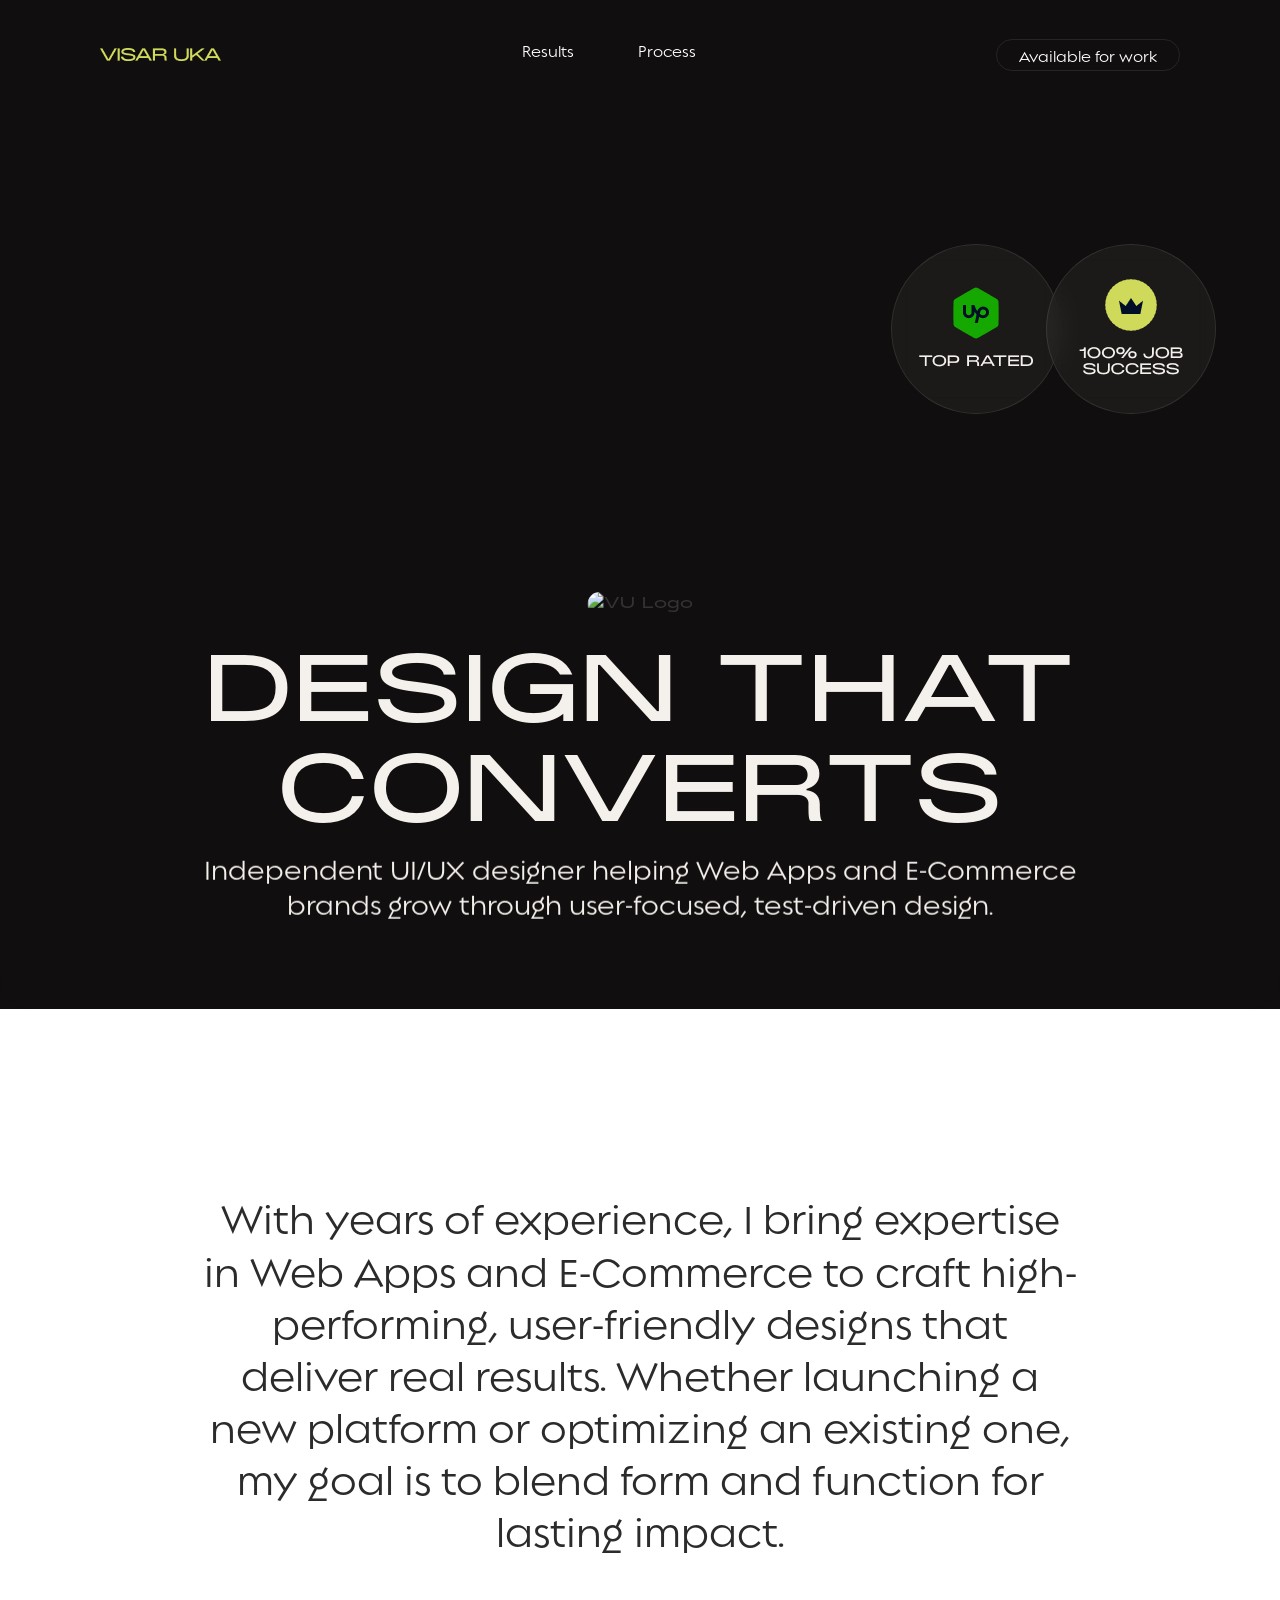
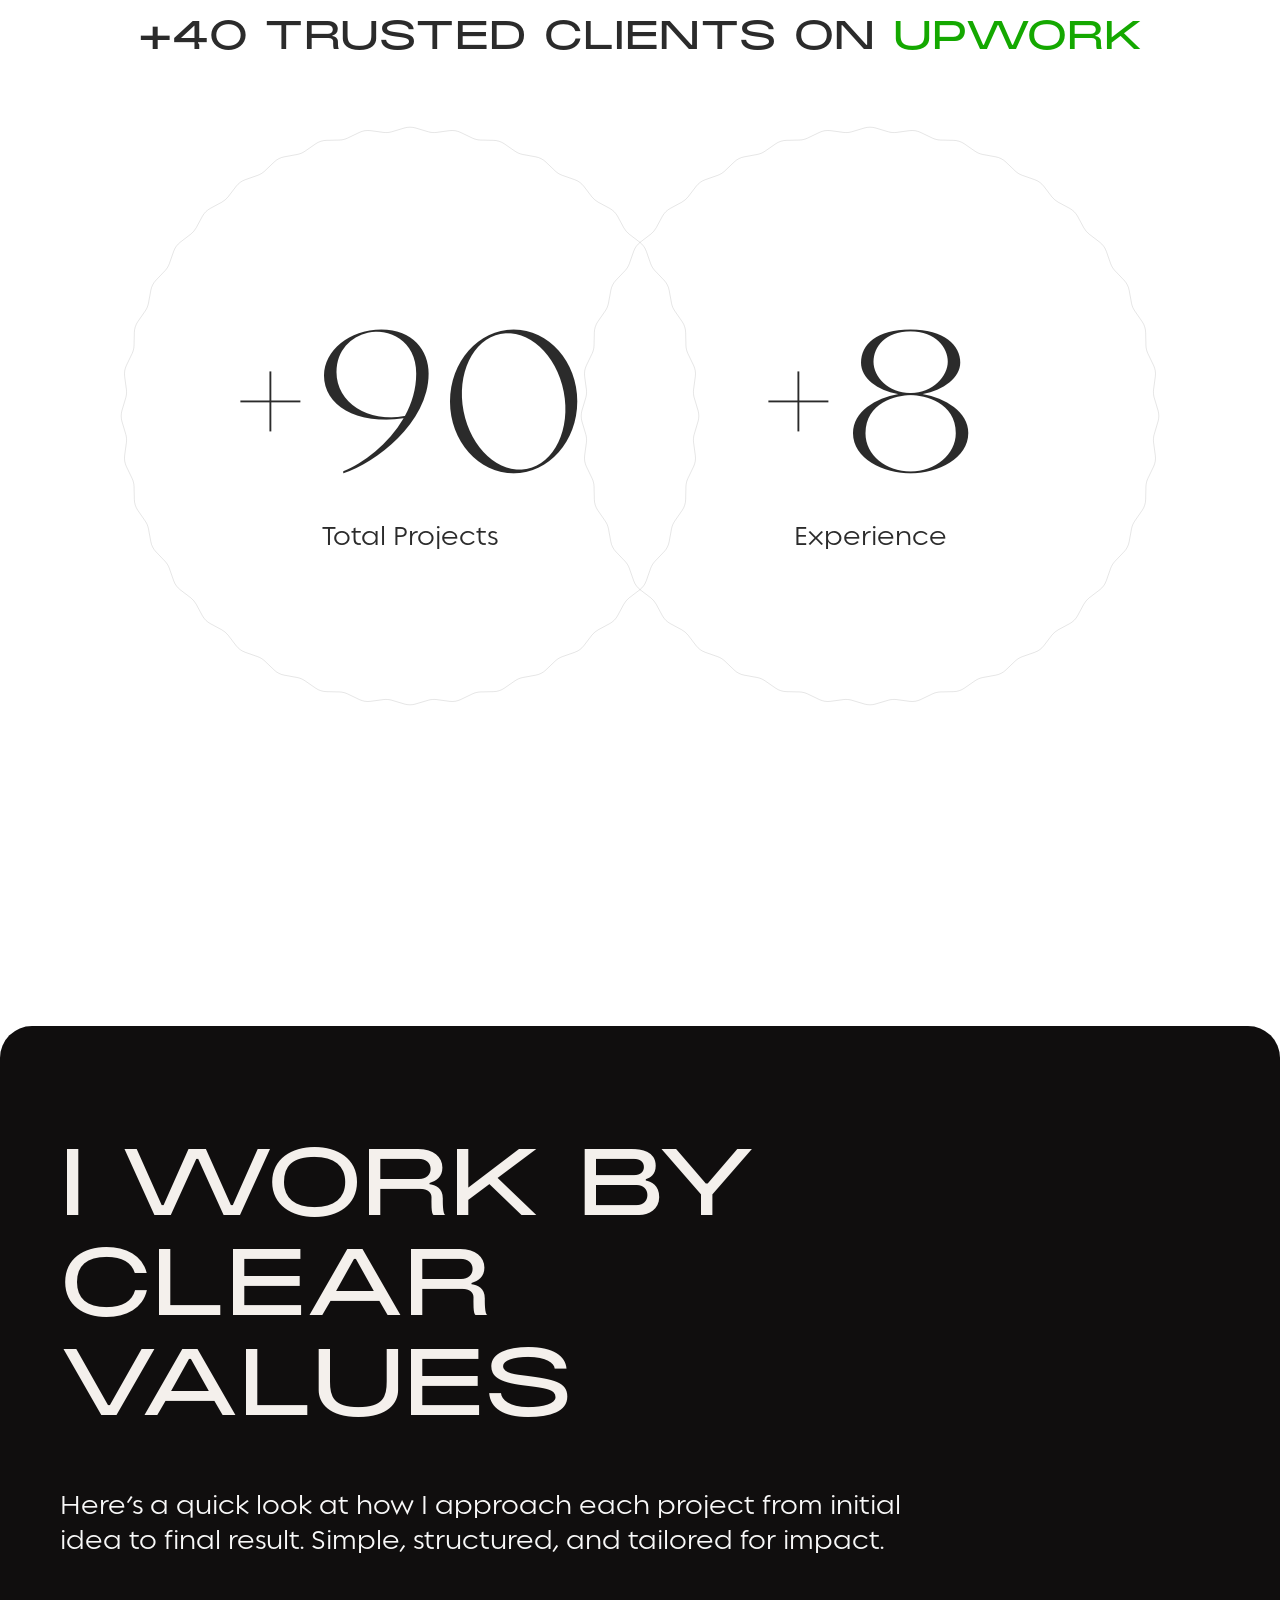
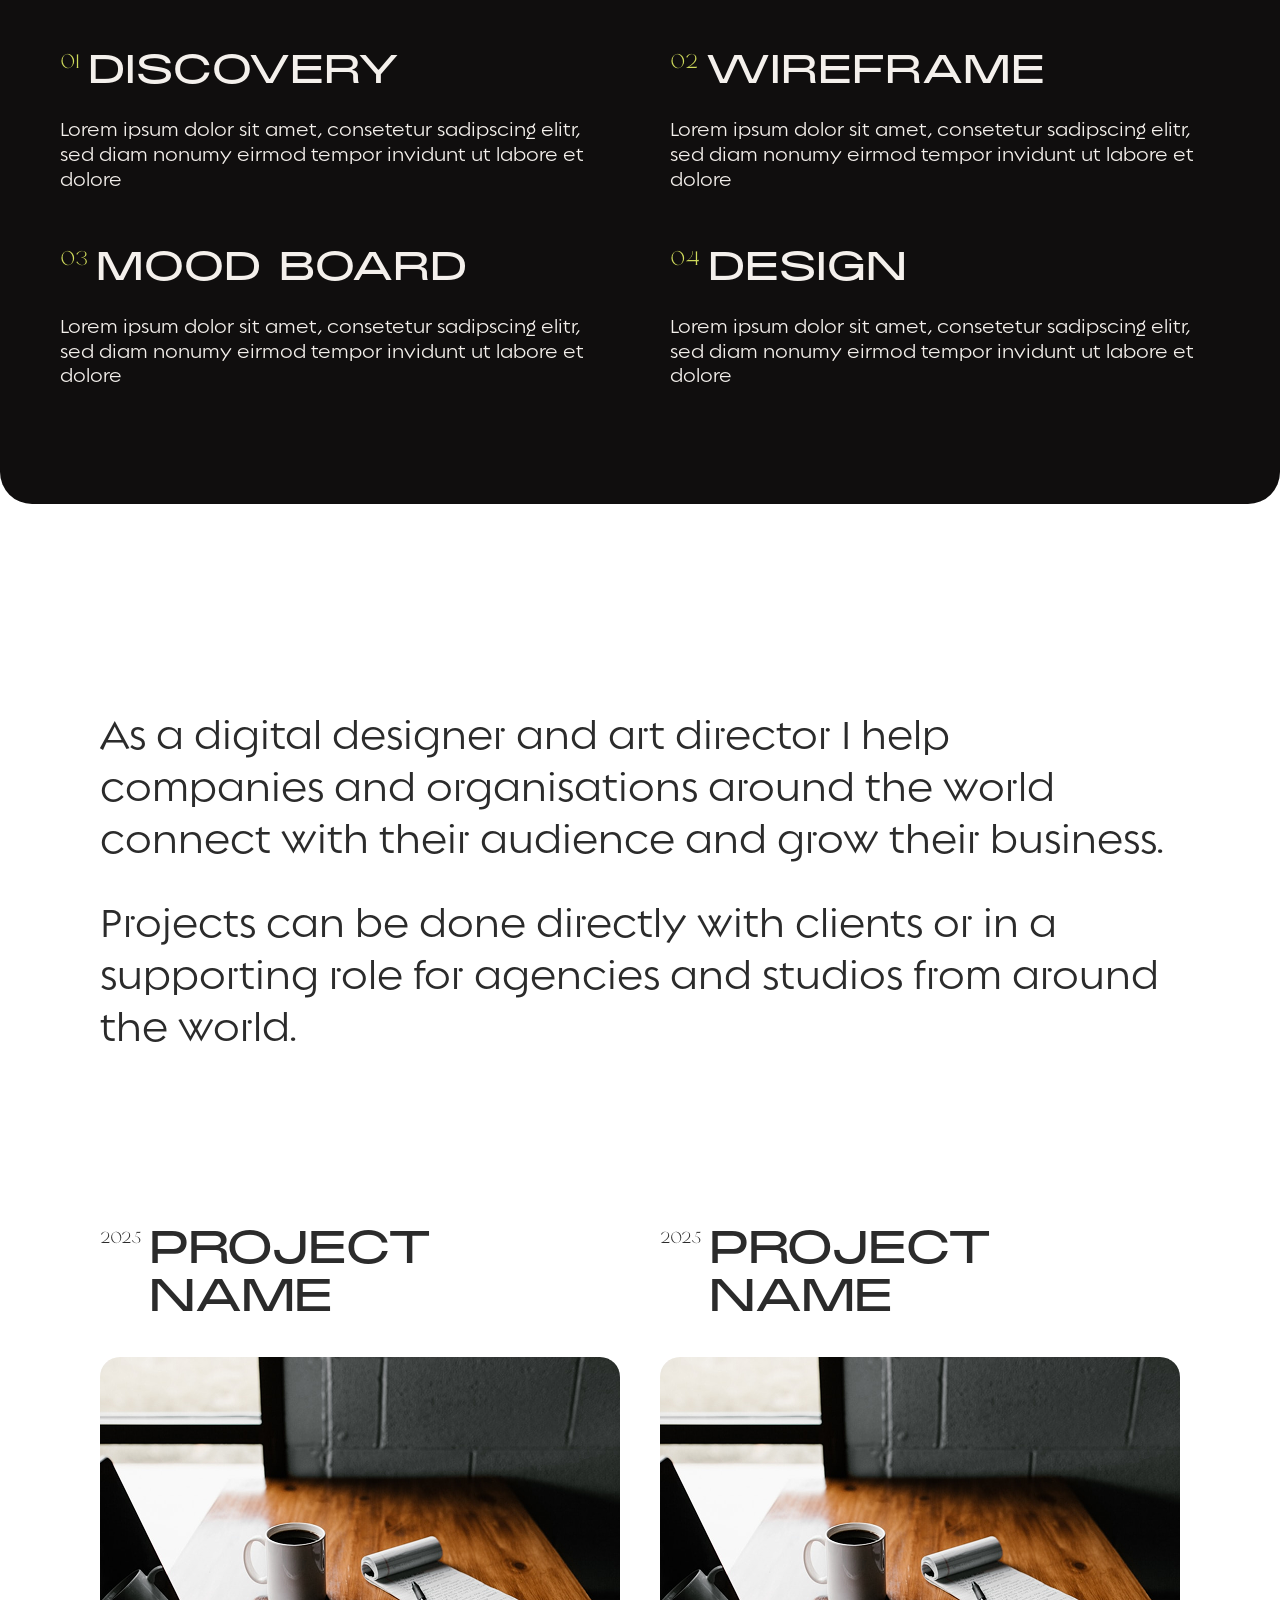
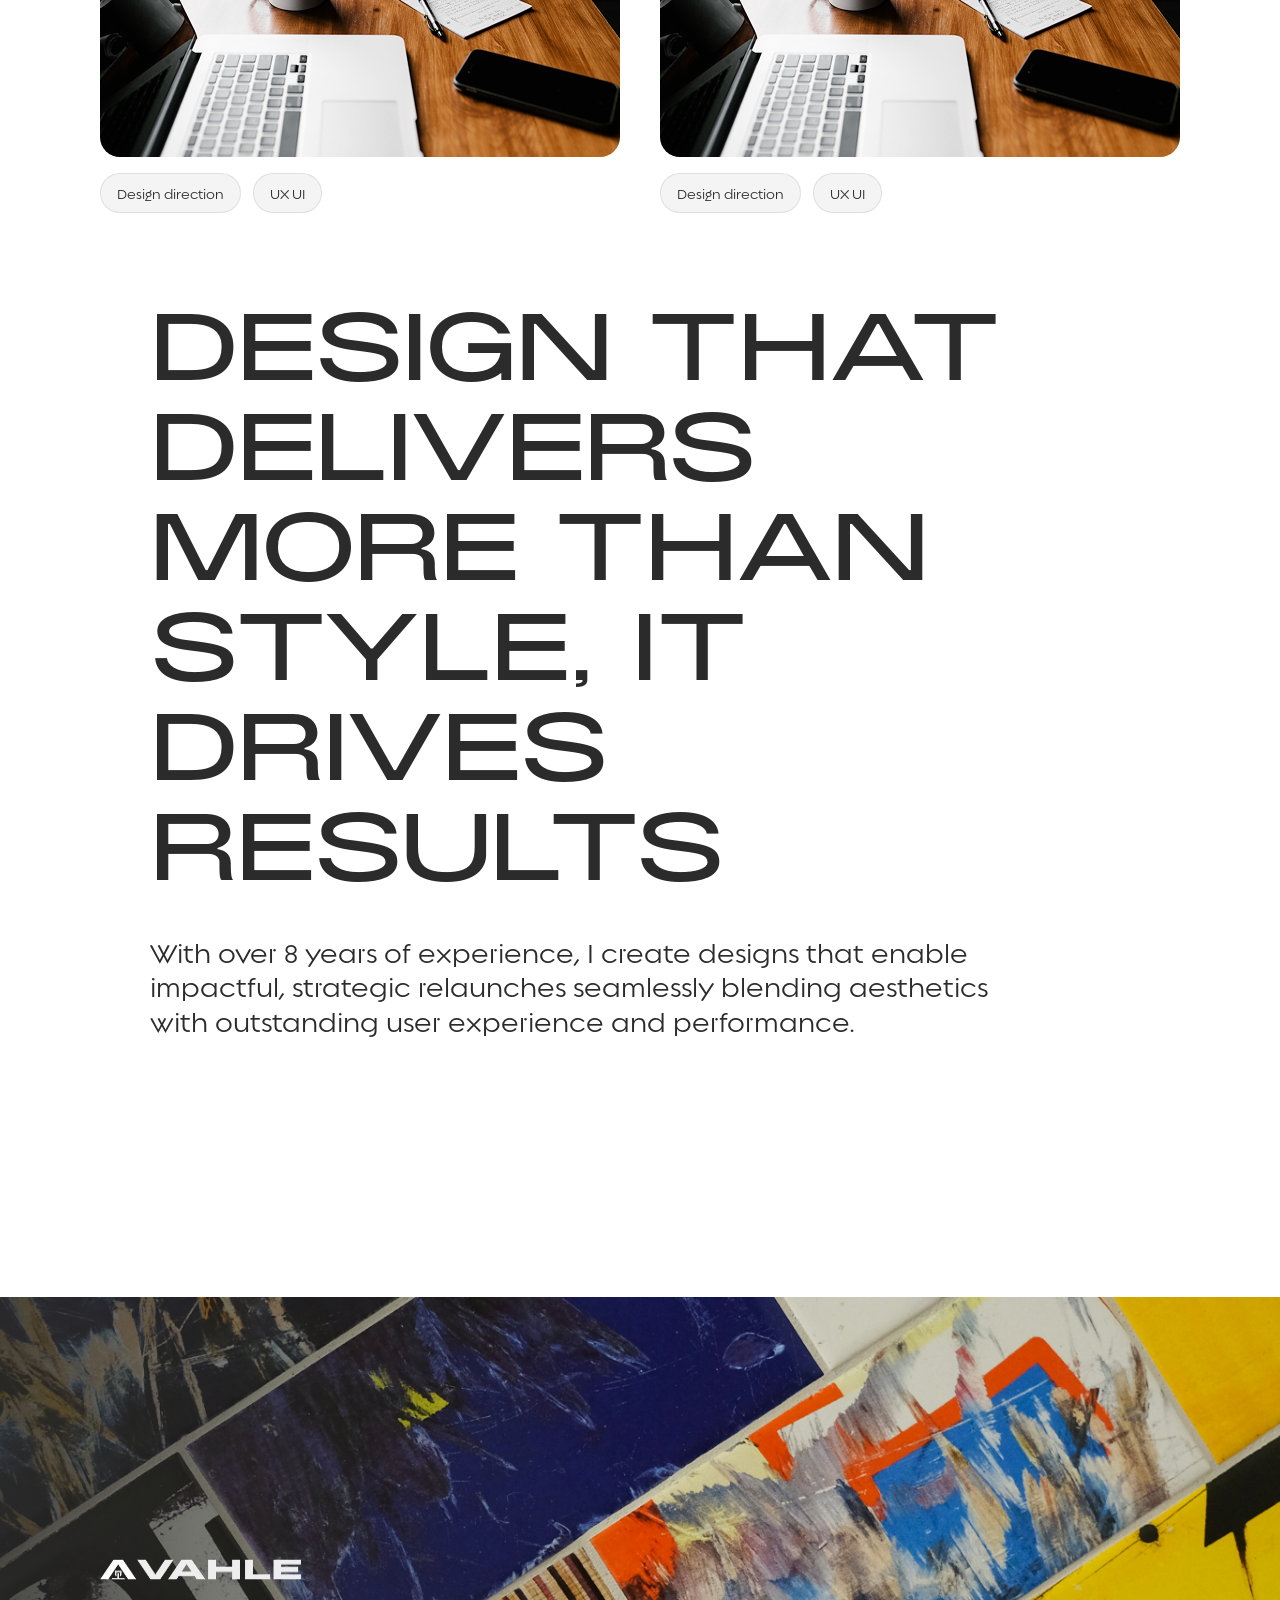
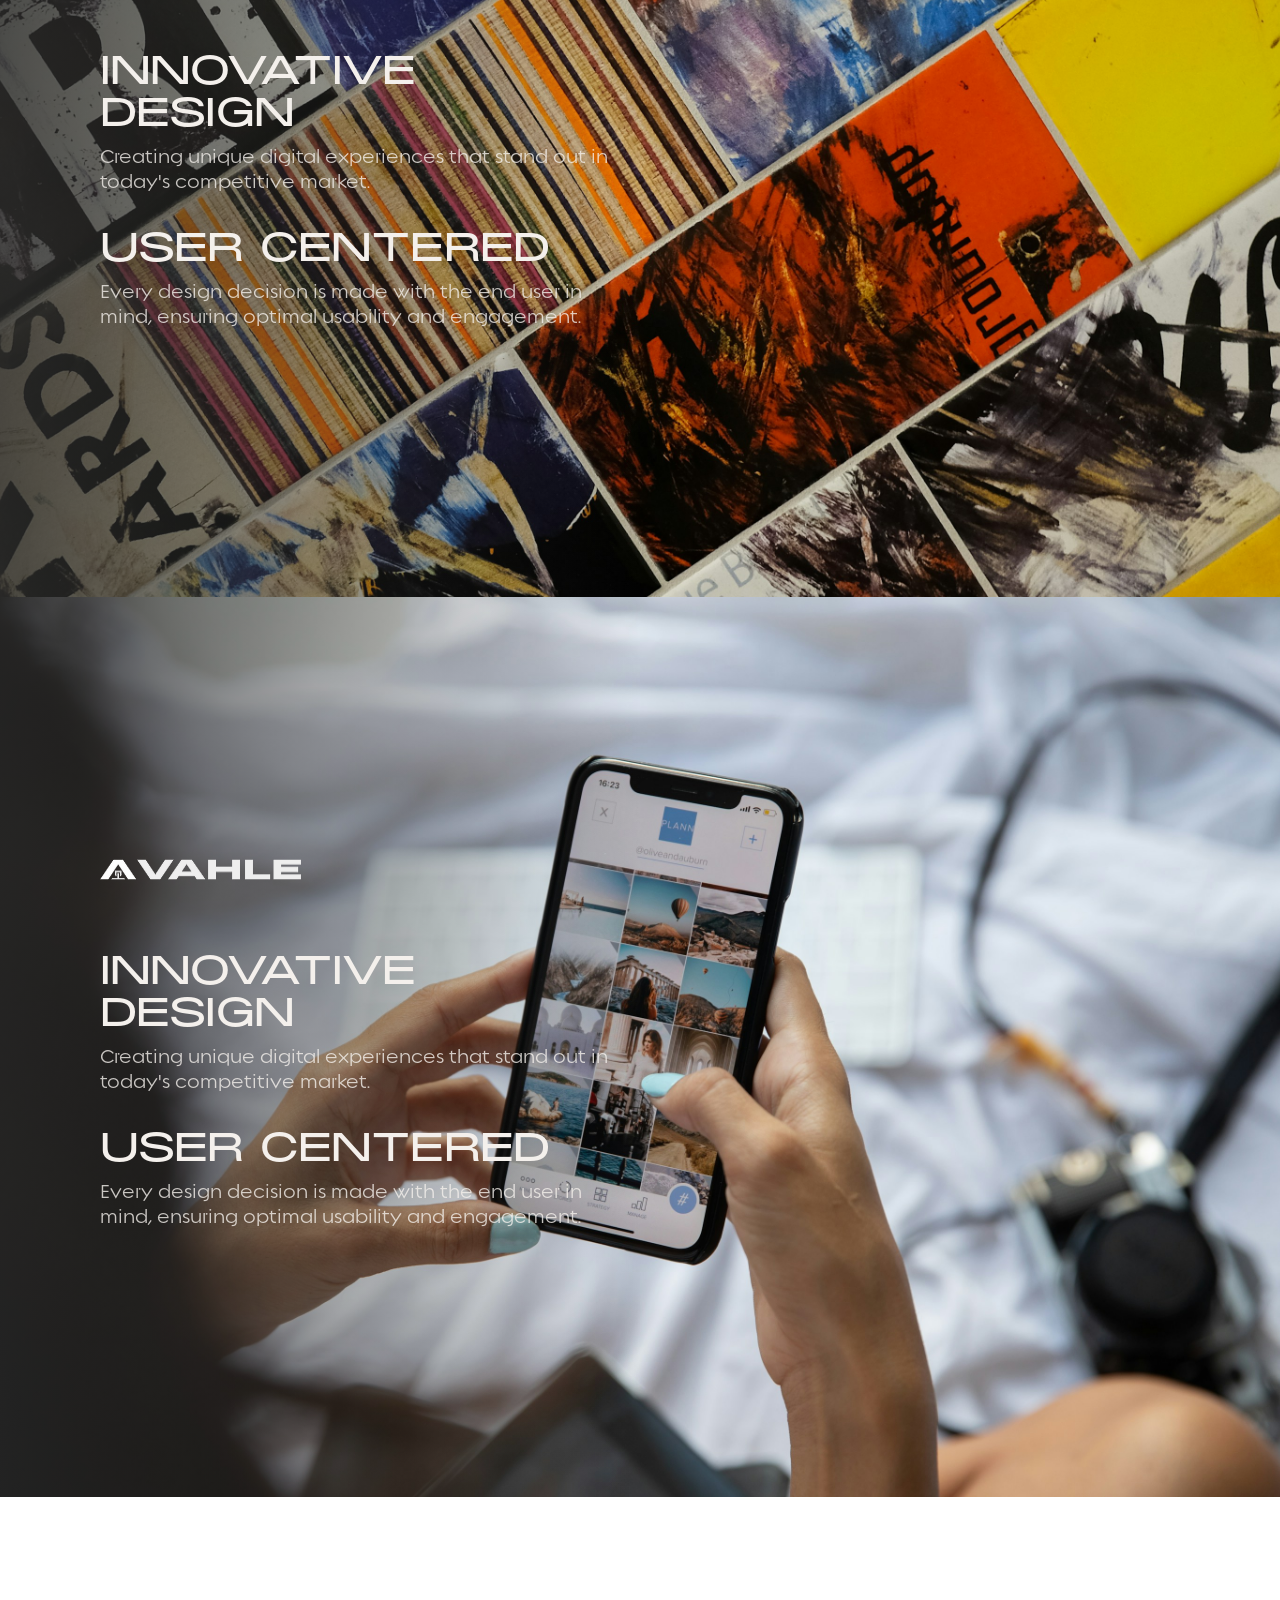
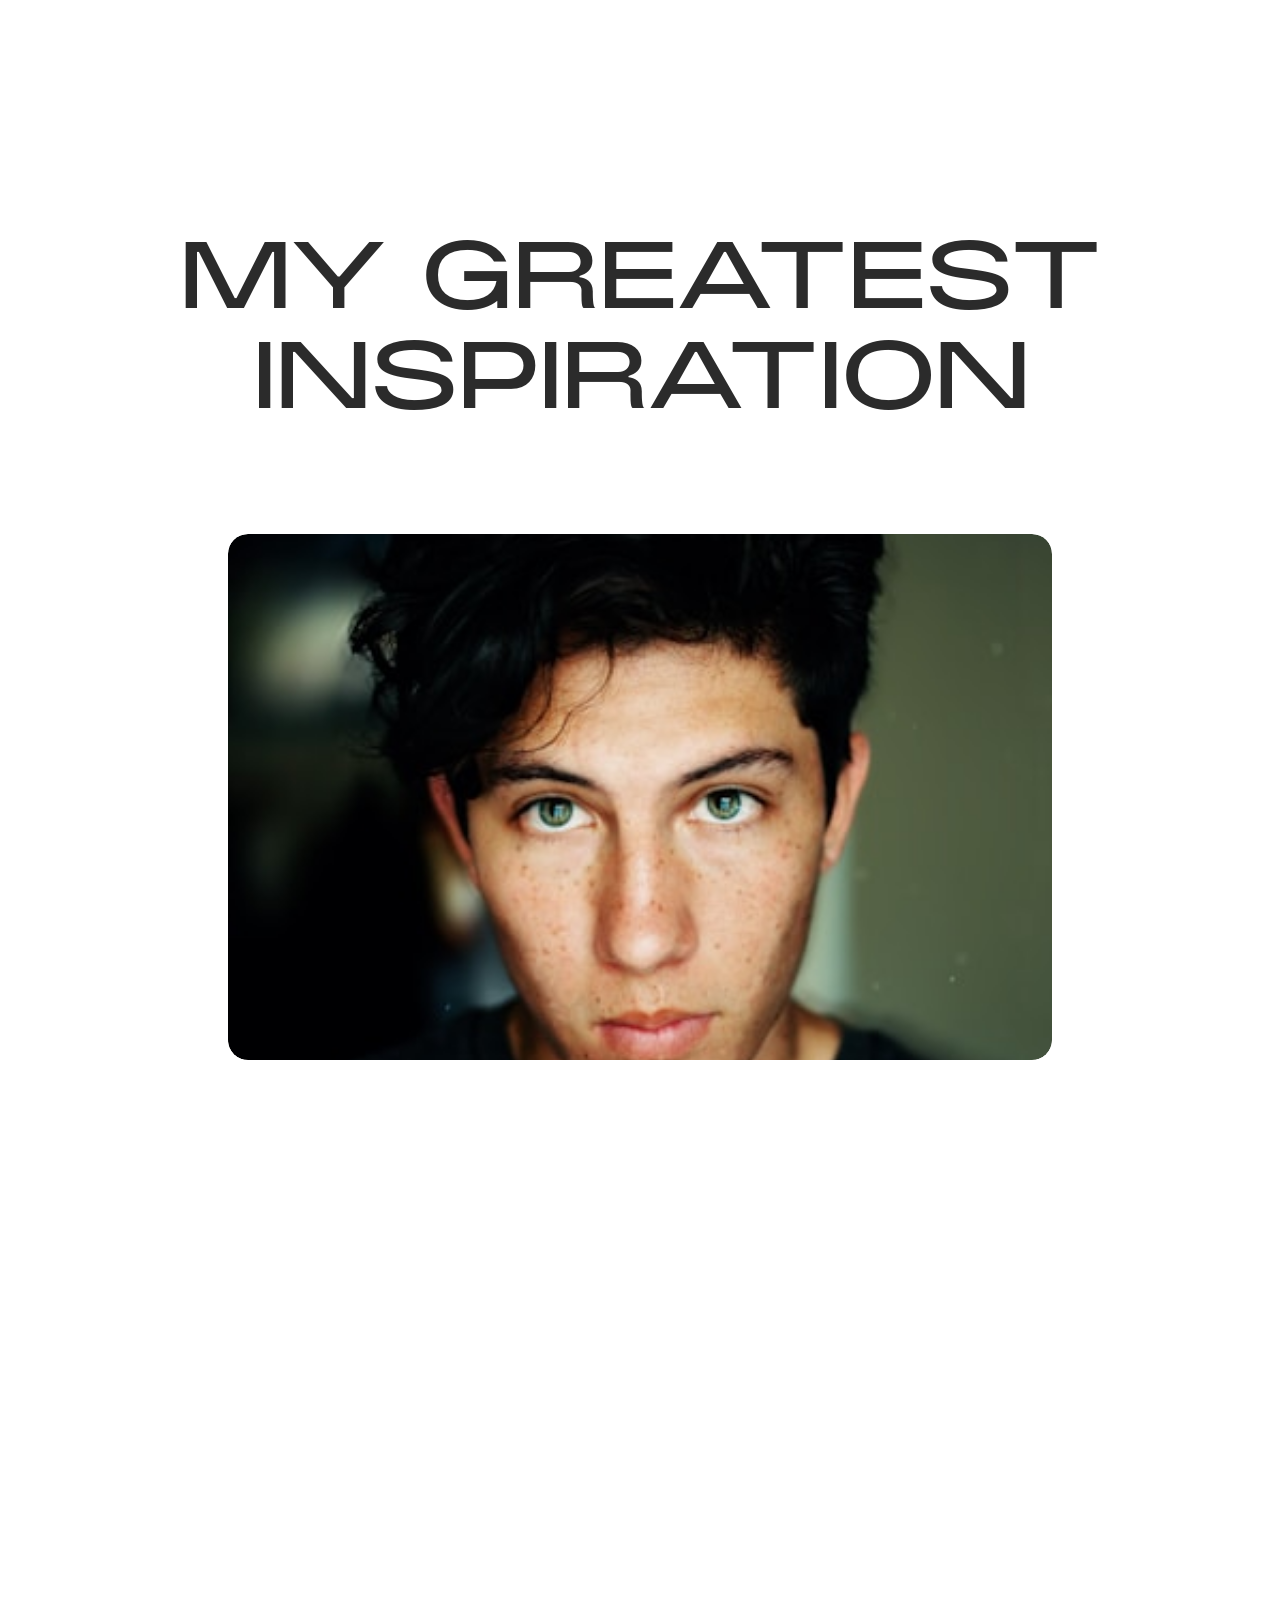
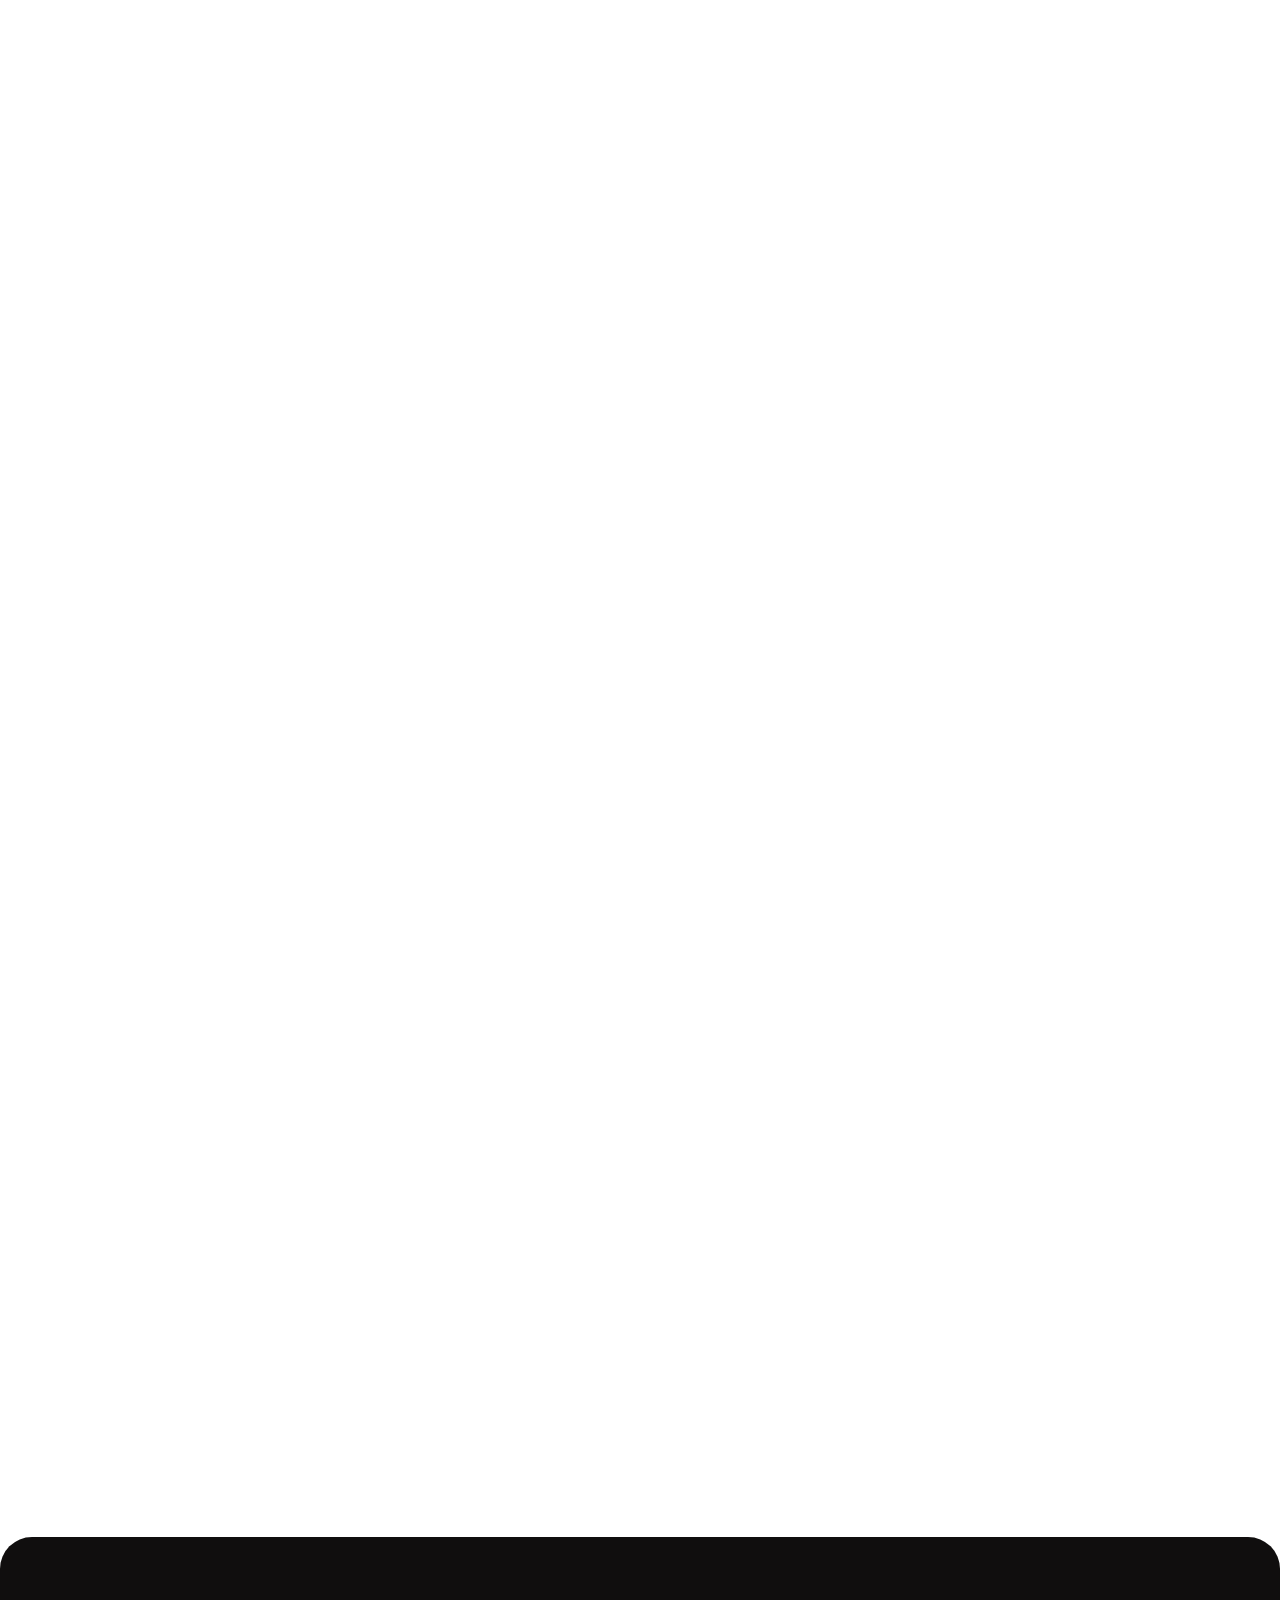
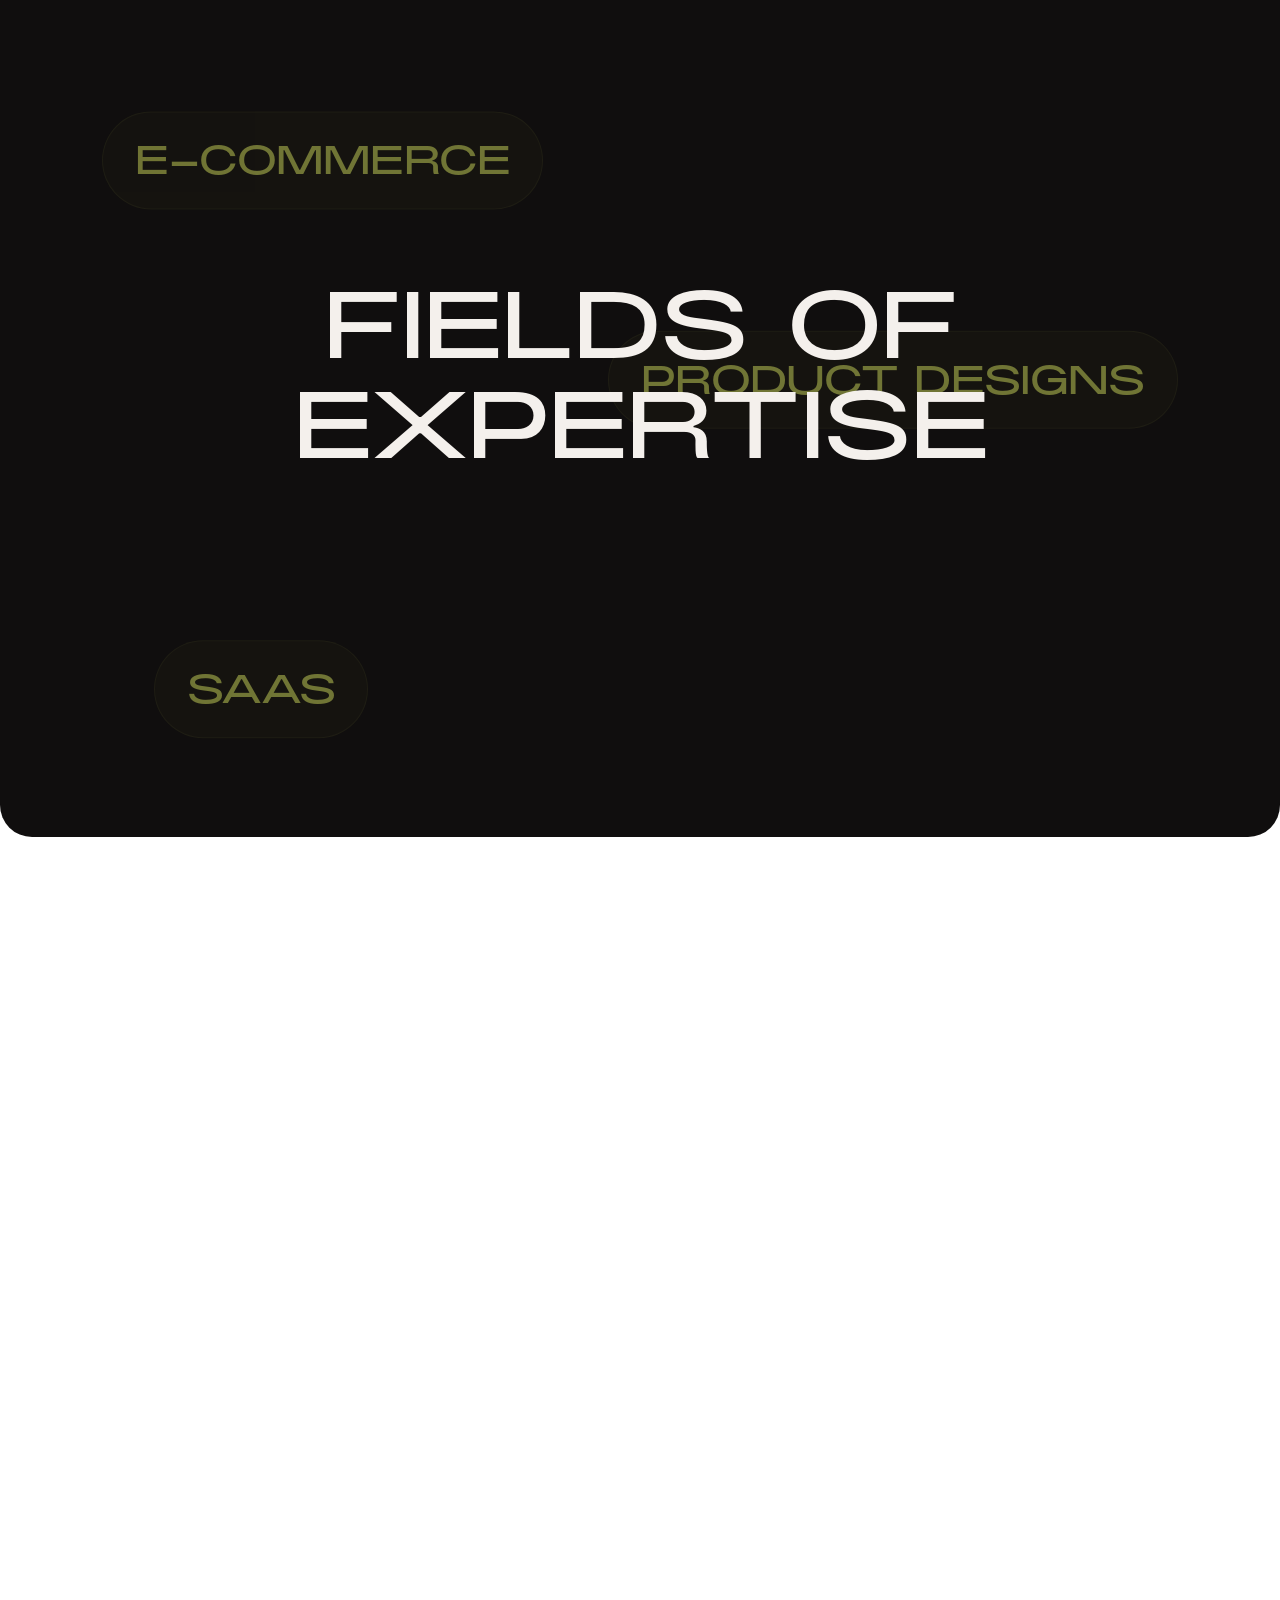
==== commit 7df4de2d: "update style" ====
--- a/index.html
+++ b/index.html
@@ -25,7 +25,8 @@
     /* Container for the entire experience section */
     .experience-wrapper {
         position: relative;
-        height: 700vh; /* Total scroll height */
+        height: 700vh;
+        /* Total scroll height */
     }
 
     /* Sticky container */
@@ -133,138 +134,43 @@
     }
 
     /* Responsive design */
-    @media (max-width: 1200px) {
+    @media (max-width: 768px) {
+        .experience-tag {
+            padding: 32px 32px 22px;
+            font-size: 24px;
+        }
+
         .experience-title {
-            font-size: 70px;
-        }
-        .experience-section {
-            border-radius: 24px;
-        }
-        .experience-tag {
-            font-size: 32px;
-            padding: 24px 24px 16px;
-        }
-    }
-
-    @media (max-width: 1024px) {
-        .experience-section {
-            width: 100vw;
-            height: 100vh;
-            border-radius: 20px;
-        }
-        .experience-title {
+            width: 100%;
             font-size: 48px;
         }
-        .experience-tag {
-            font-size: 24px;
-            padding: 16px 18px 10px;
-        }
         .experience-tag[data-position="1"] {
-            top: 8%;
-            left: 4%;
-        }
-        .experience-tag[data-position="2"] {
-            top: 22%;
-            right: 4%;
-        }
-        .experience-tag[data-position="3"] {
-            top: 48%;
-            left: 8%;
-        }
-        .experience-tag[data-position="4"] {
-            top: 62%;
-            right: 8%;
-        }
-        .experience-tag[data-position="5"] {
-            top: 58%;
-            left: 20%;
-        }
-    }
-
-    @media (max-width: 768px) {
-        .experience-wrapper {
-            height: 300vh;
-        }
-        .experience-section {
-            width: 99vw;
-            height: 60vh;
-            border-radius: 14px;
-        }
-        .experience-title {
-            font-size: 32px;
-        }
-        .experience-tag {
-            font-size: 16px;
-            padding: 10px 12px 7px;
-        }
-        .experience-tag[data-position="1"] {
-            top: 6%;
-            left: 2%;
-        }
-        .experience-tag[data-position="2"] {
-            top: 18%;
-            right: 2%;
-        }
-        .experience-tag[data-position="3"] {
-            top: 44%;
-            left: 4%;
-        }
-        .experience-tag[data-position="4"] {
-            top: 58%;
-            right: 4%;
-        }
-        .experience-tag[data-position="5"] {
-            top: 54%;
-            left: 10%;
-        }
-    }
-
-    @media (max-width: 480px) {
-        .experience-section {
-            width: 100vw;
-            height: 48vh;
-            border-radius: 8px;
-        }
-        .experience-title {
-            font-size: 20px;
-        }
-        .experience-tag {
-            font-size: 11px;
-            padding: 6px 8px 4px;
-        }
-        .experience-tag[data-position="1"] {
-            top: 4%;
-            left: 1%;
-        }
-        .experience-tag[data-position="2"] {
-            top: 12%;
-            right: 1%;
-        }
-        .experience-tag[data-position="3"] {
-            top: 38%;
-            left: 2%;
-        }
-        .experience-tag[data-position="4"] {
-            top: 50%;
-            right: 2%;
-        }
-        .experience-tag[data-position="5"] {
-            top: 46%;
-            left: 4%;
-        }
-    }
-
-    /* Content before and after for demo */
-    .demo-content {
-        height: 100vh;
-        display: flex;
-        align-items: center;
-        justify-content: center;
-        font-size: 2rem;
-        color: #ffffff;
-        background: #1a1a1a;
+        top: 10%;
+        left: 5%;
+    }
+
+    .experience-tag[data-position="2"] {
+        top: 30%;
+        right: 8%;
+    }
+
+    .experience-tag[data-position="3"] {
+        top: 45%;
+        left: 5%;
+    }
+
+    .experience-tag[data-position="4"] {
+        top: 60%;
+        right: 8%;
+    }
+
+    .experience-tag[data-position="5"] {
+        top: 75%;
+        left: 5%;
+    }
     }
 </style>
+
 <body>
 
     <!-- Header Section -->
@@ -552,7 +458,7 @@
     <div class="spacer"></div>
 
     <!-- Experience  carousel Section -->
-       <!-- Experience Carousel Section -->
+    <!-- Experience Carousel Section -->
     <div class="experience-wrapper">
         <div class="experience-container">
             <div class="experience-section">
@@ -594,8 +500,10 @@
                     </div>
                 </div>
                 <div class="testimonials-text" id="testimonialText">
-                    <p>As a digital designer and art director I help companies and organisations around the world connect with their audience and grow their business.</p>
-                    <p>Projects can be done directly with clients or in a supporting role for agencies and studios from around the world.</p>
+                    <p>As a digital designer and art director I help companies and organisations around the world
+                        connect with their audience and grow their business.</p>
+                    <p>Projects can be done directly with clients or in a supporting role for agencies and studios from
+                        around the world.</p>
                 </div>
                 <div class="client-avatars">
                     <div class="avatar-item" data-client="0">
--- a/style.css
+++ b/style.css
@@ -981,6 +981,9 @@
     .about-container-stats div span {
         font-size: 120px;
     }
+    .about-container h2 span {
+        font-size: 36px;
+    }
 }
 
 @media (max-width: 768px) {
@@ -1001,6 +1004,10 @@
         text-align: center;
     }
 
+    .about-container h2 span {
+        font-size: 28px;
+    }
+
     .about-container-stats div {
         margin-top: 20px;
     }
@@ -1037,6 +1044,9 @@
     .about-container h2 {
         font-size: 24px;
         padding: 25px 0;
+    }
+    .about-container h2 span {
+        font-size: 24px;
     }
 
     .about-container-stats {
@@ -1452,8 +1462,6 @@
 /* Expertise Responsive Design */
 @media (max-width: 1024px) {
     .expertise-section {
-        margin-left: 60px;
-        margin-right: 60px;
         padding: 80px 0;
         margin-top: 150px;
     }
@@ -1489,8 +1497,6 @@
 
 @media (max-width: 768px) {
     .expertise-section {
-        margin-left: 20px;
-        margin-right: 20px;
         padding: 60px 0;
         margin-top: 100px;
     }
@@ -1538,8 +1544,6 @@
 
 @media (max-width: 480px) {
     .expertise-section {
-        margin-left: 15px;
-        margin-right: 15px;
         padding: 50px 0;
         margin-top: 80px;
     }
@@ -2209,6 +2213,7 @@
     z-index: 999;
 }
 
+
 .experience-tags {
     position: relative;
     width: 100%;
@@ -2936,6 +2941,9 @@
         width: 400px;
         height: auto;
     }
+    .spacer {
+        height: 100px;
+    }
 }
 
 @media (max-width: 768px) {
@@ -3002,6 +3010,9 @@
     .carousel-background {
         background-attachment: scroll;
     }
+    .spacer {
+        height: 80px;
+    }
 }
 
 @media (max-width: 480px) {
@@ -3041,6 +3052,9 @@
 
     .carousel-text-item {
         margin-bottom: 1.2rem;
+    }
+    .spacer {
+        height: 60px;
     }
 }
 
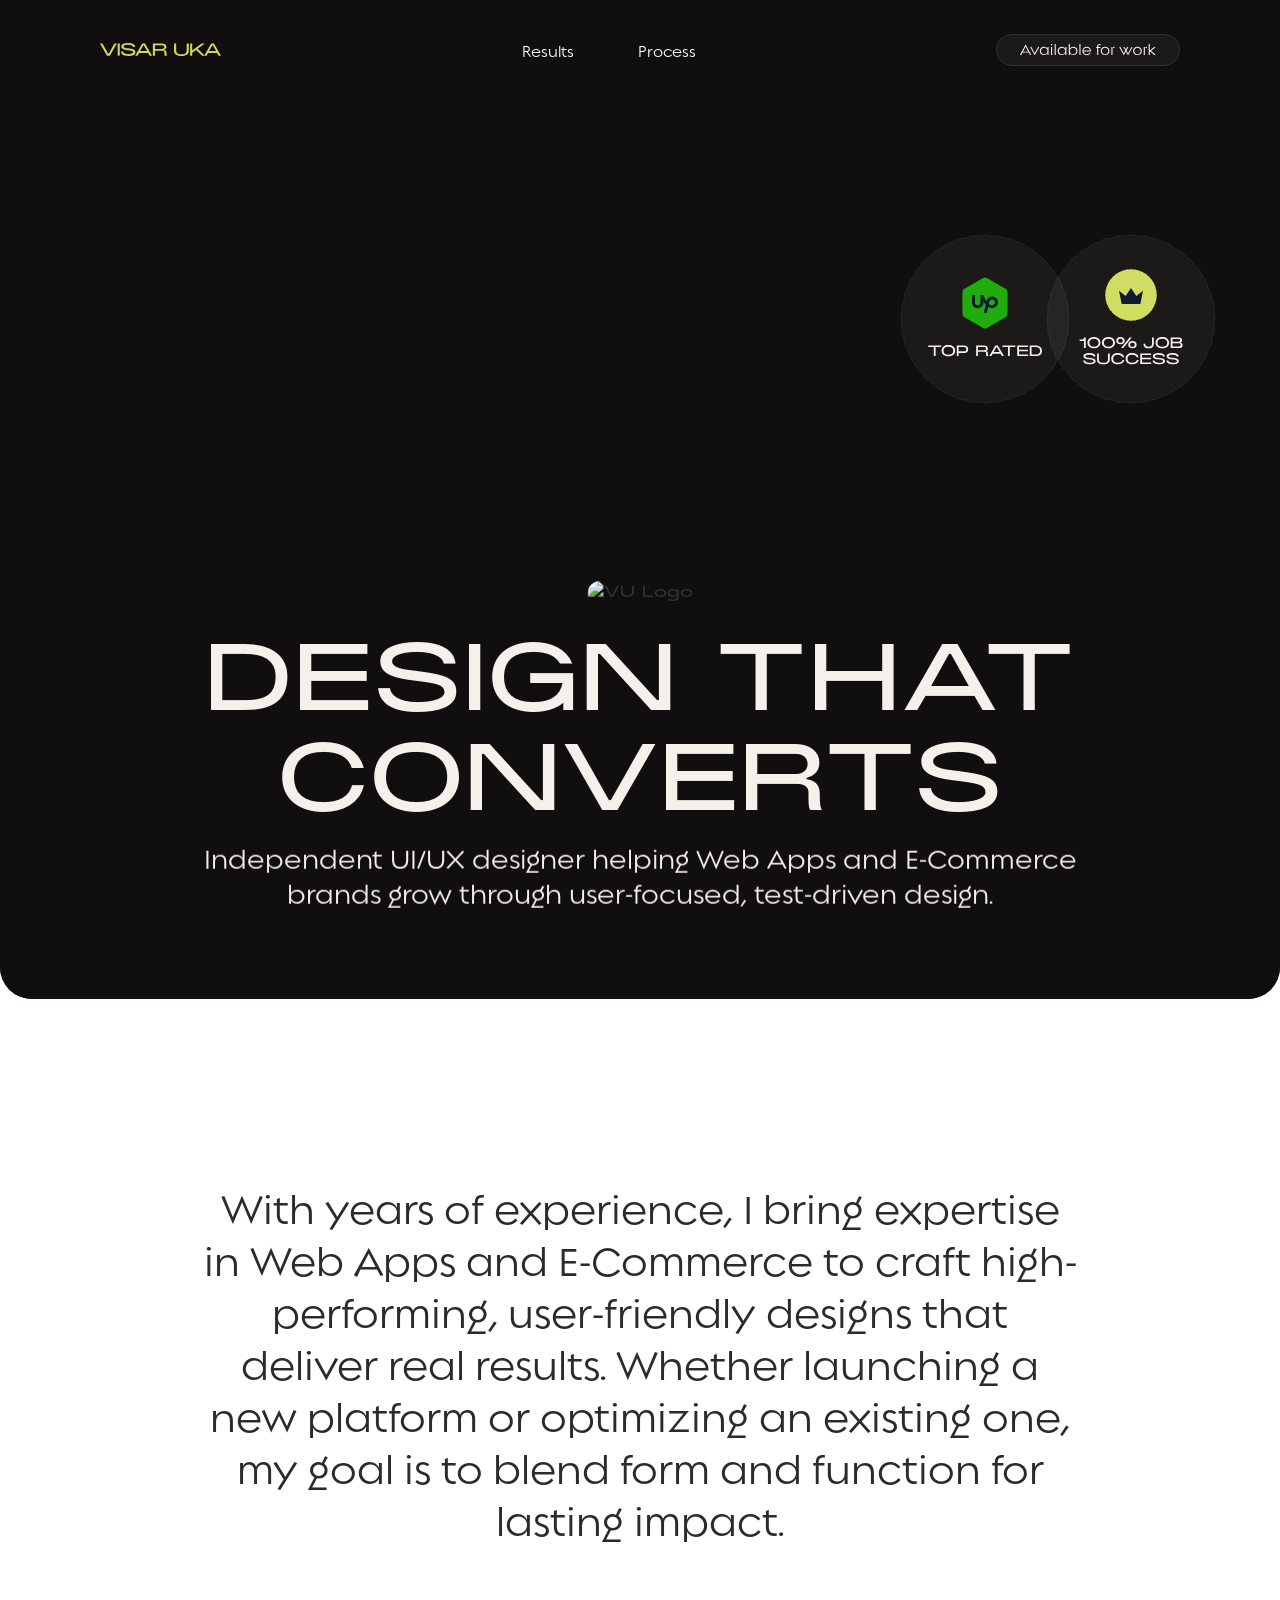
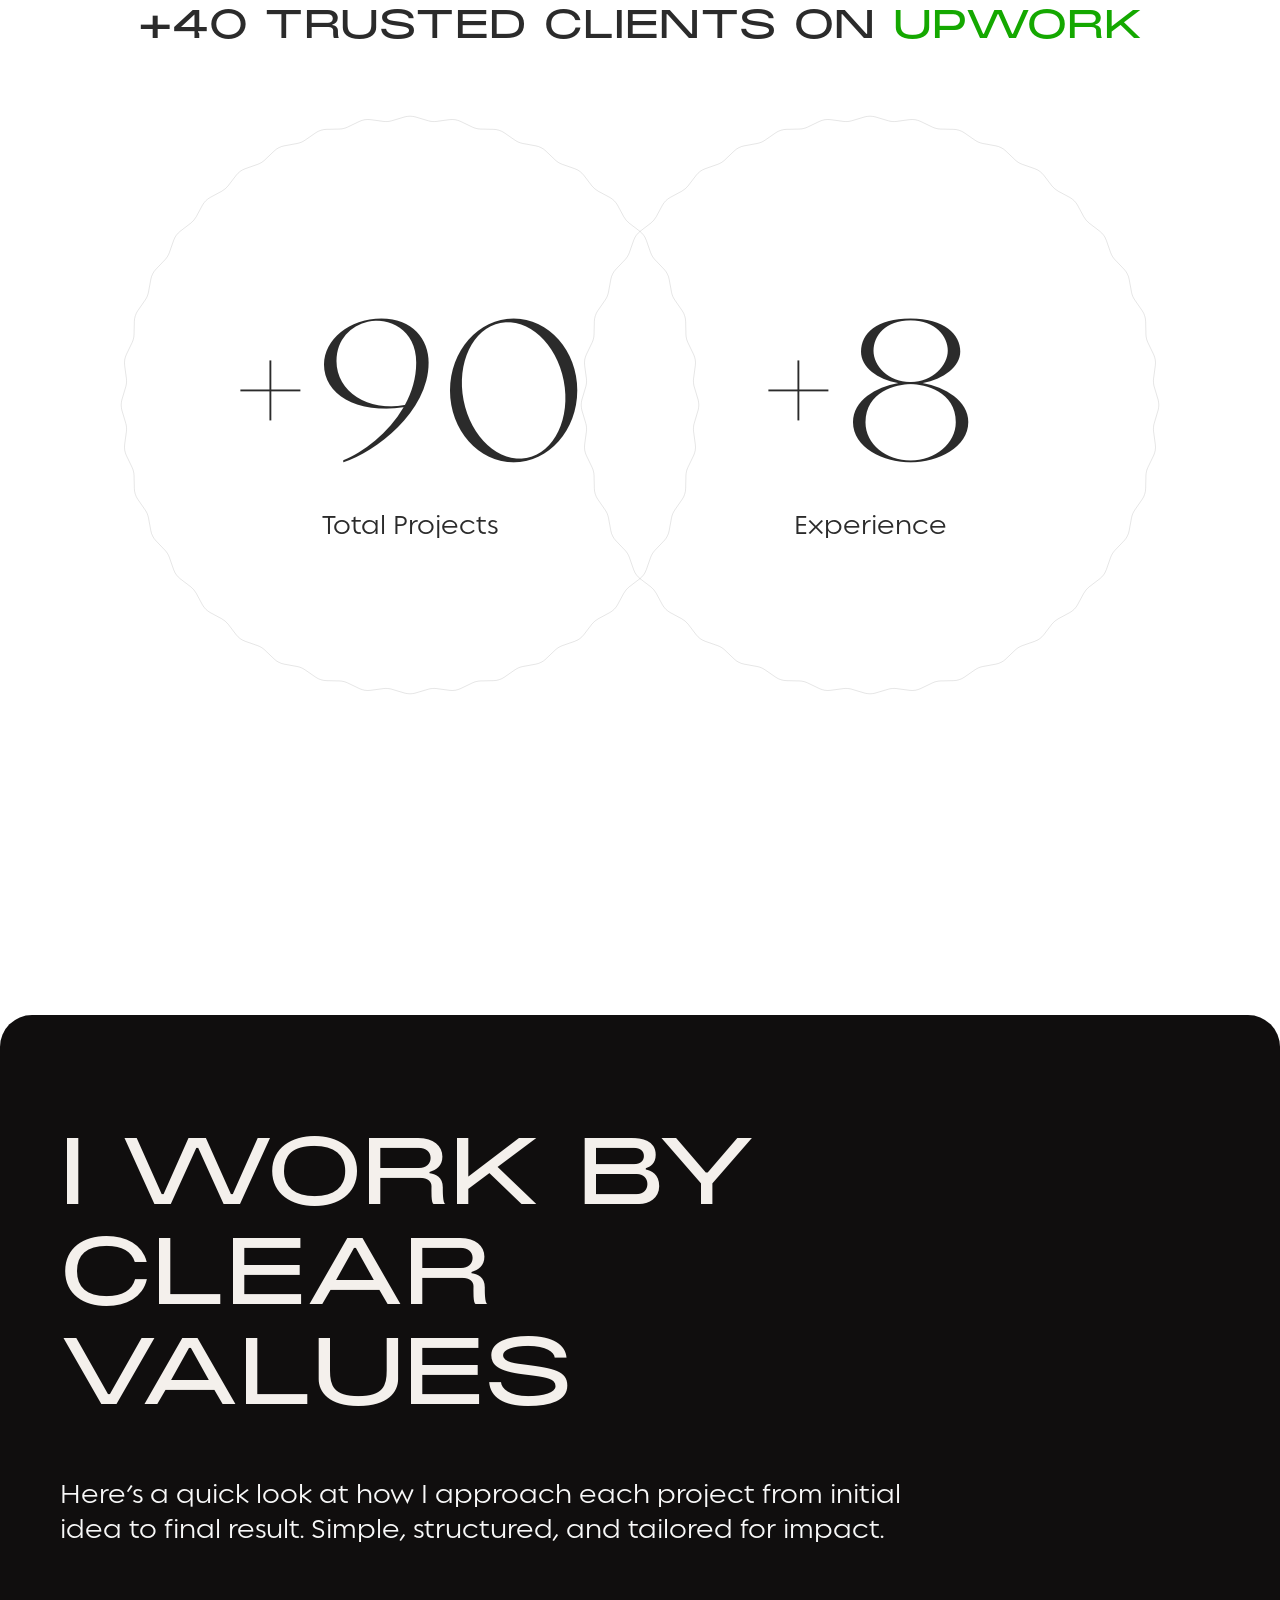
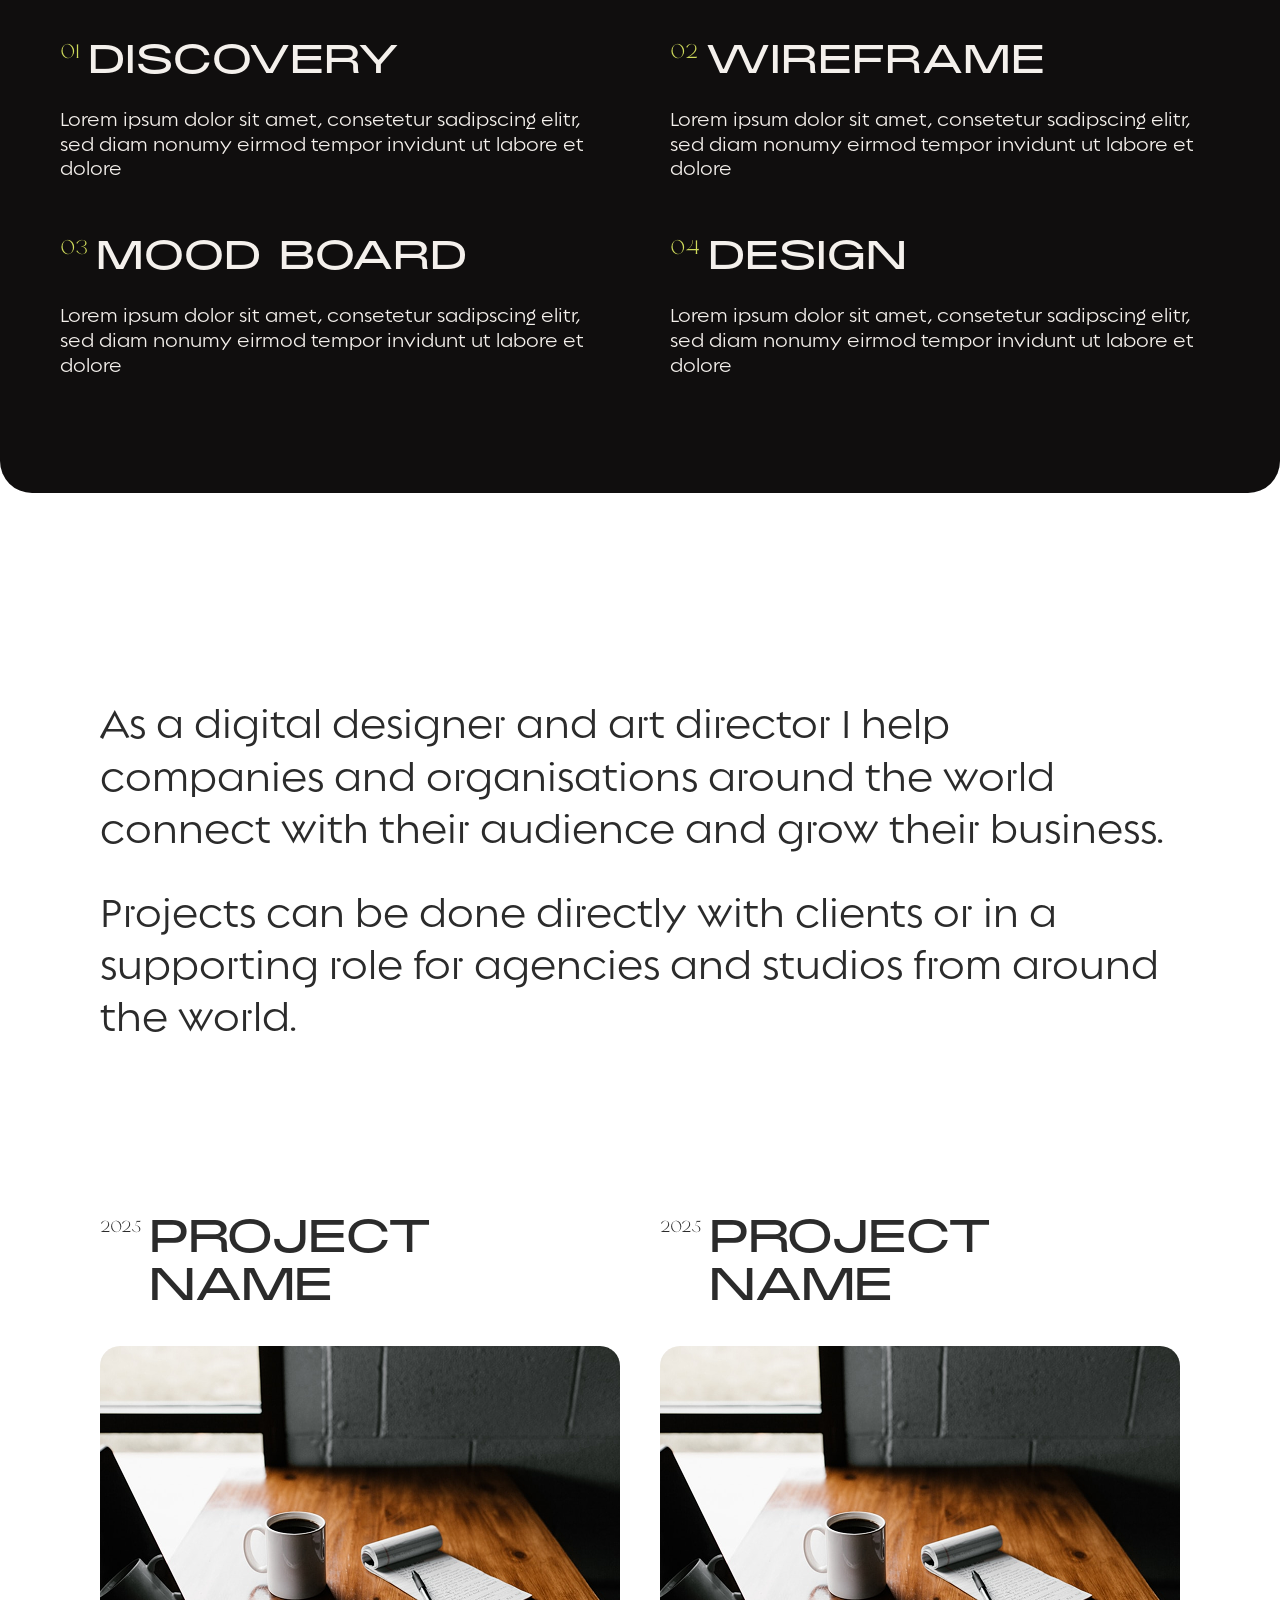
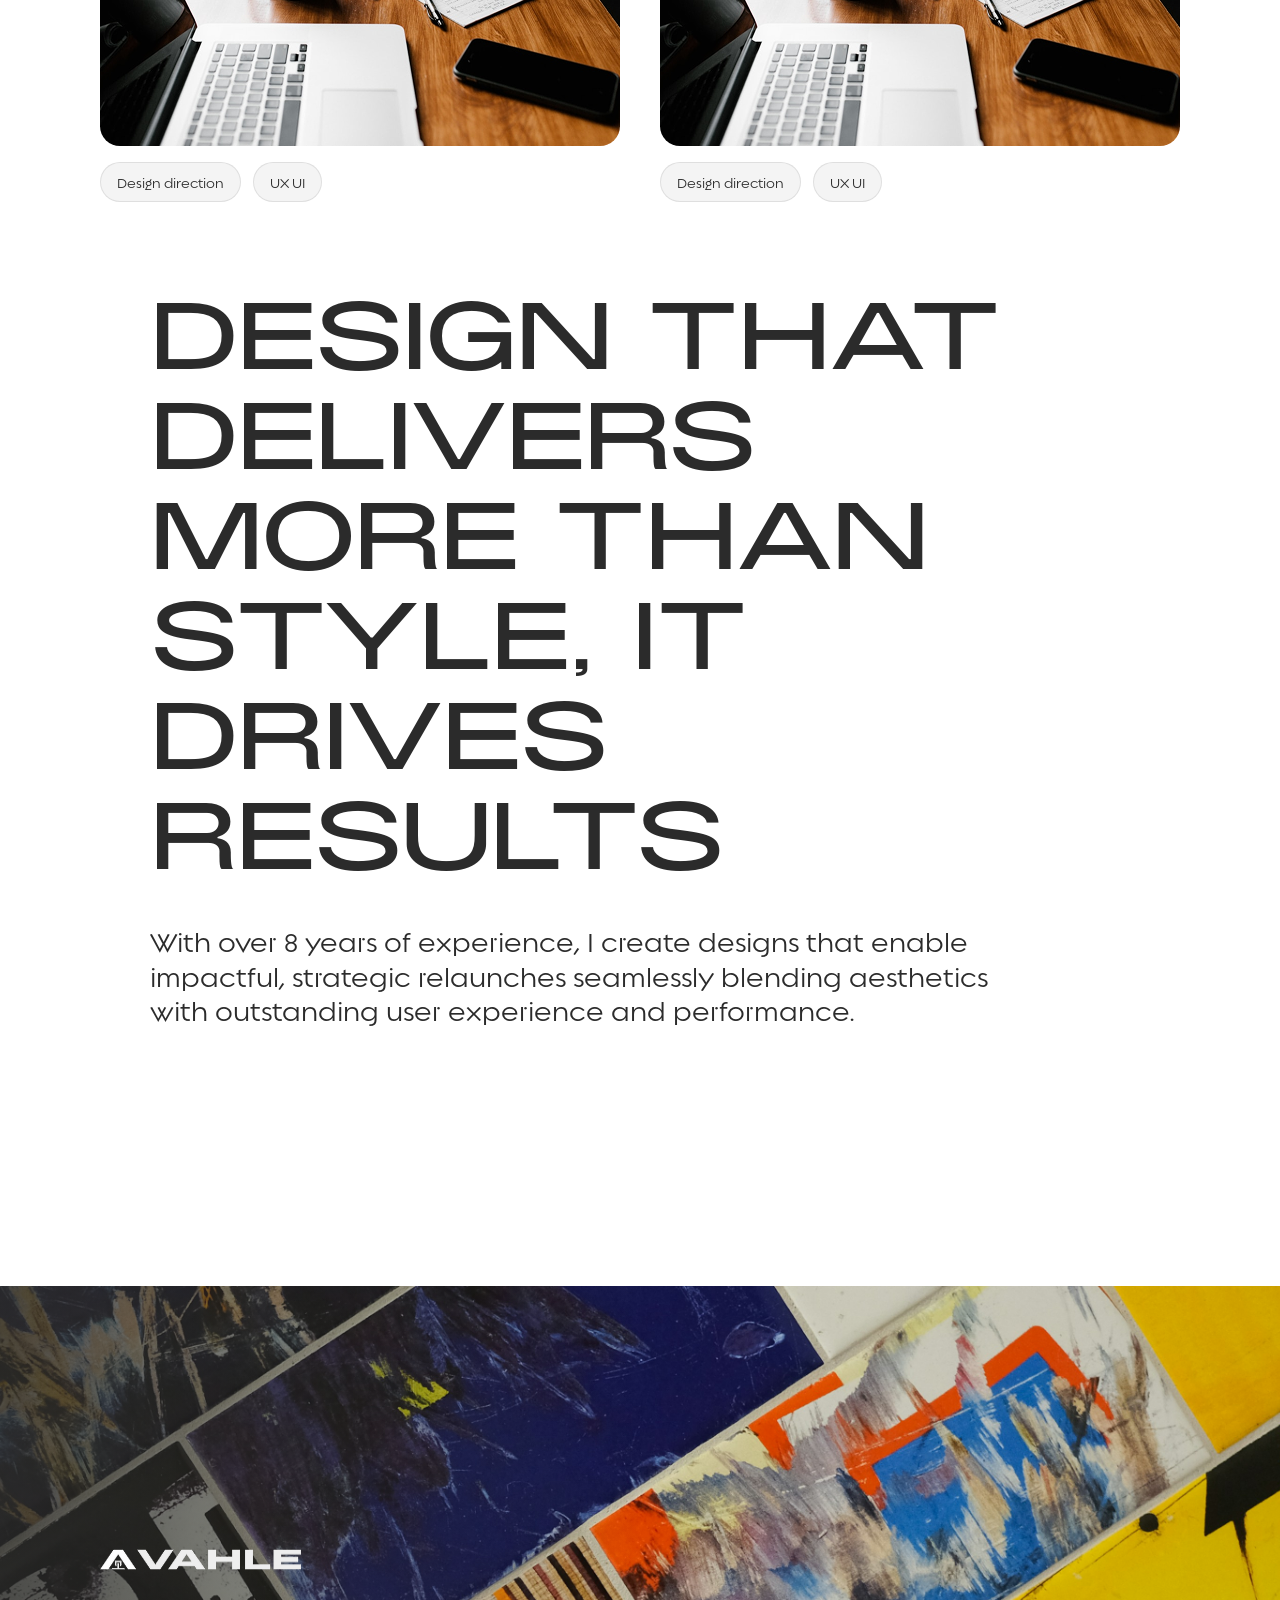
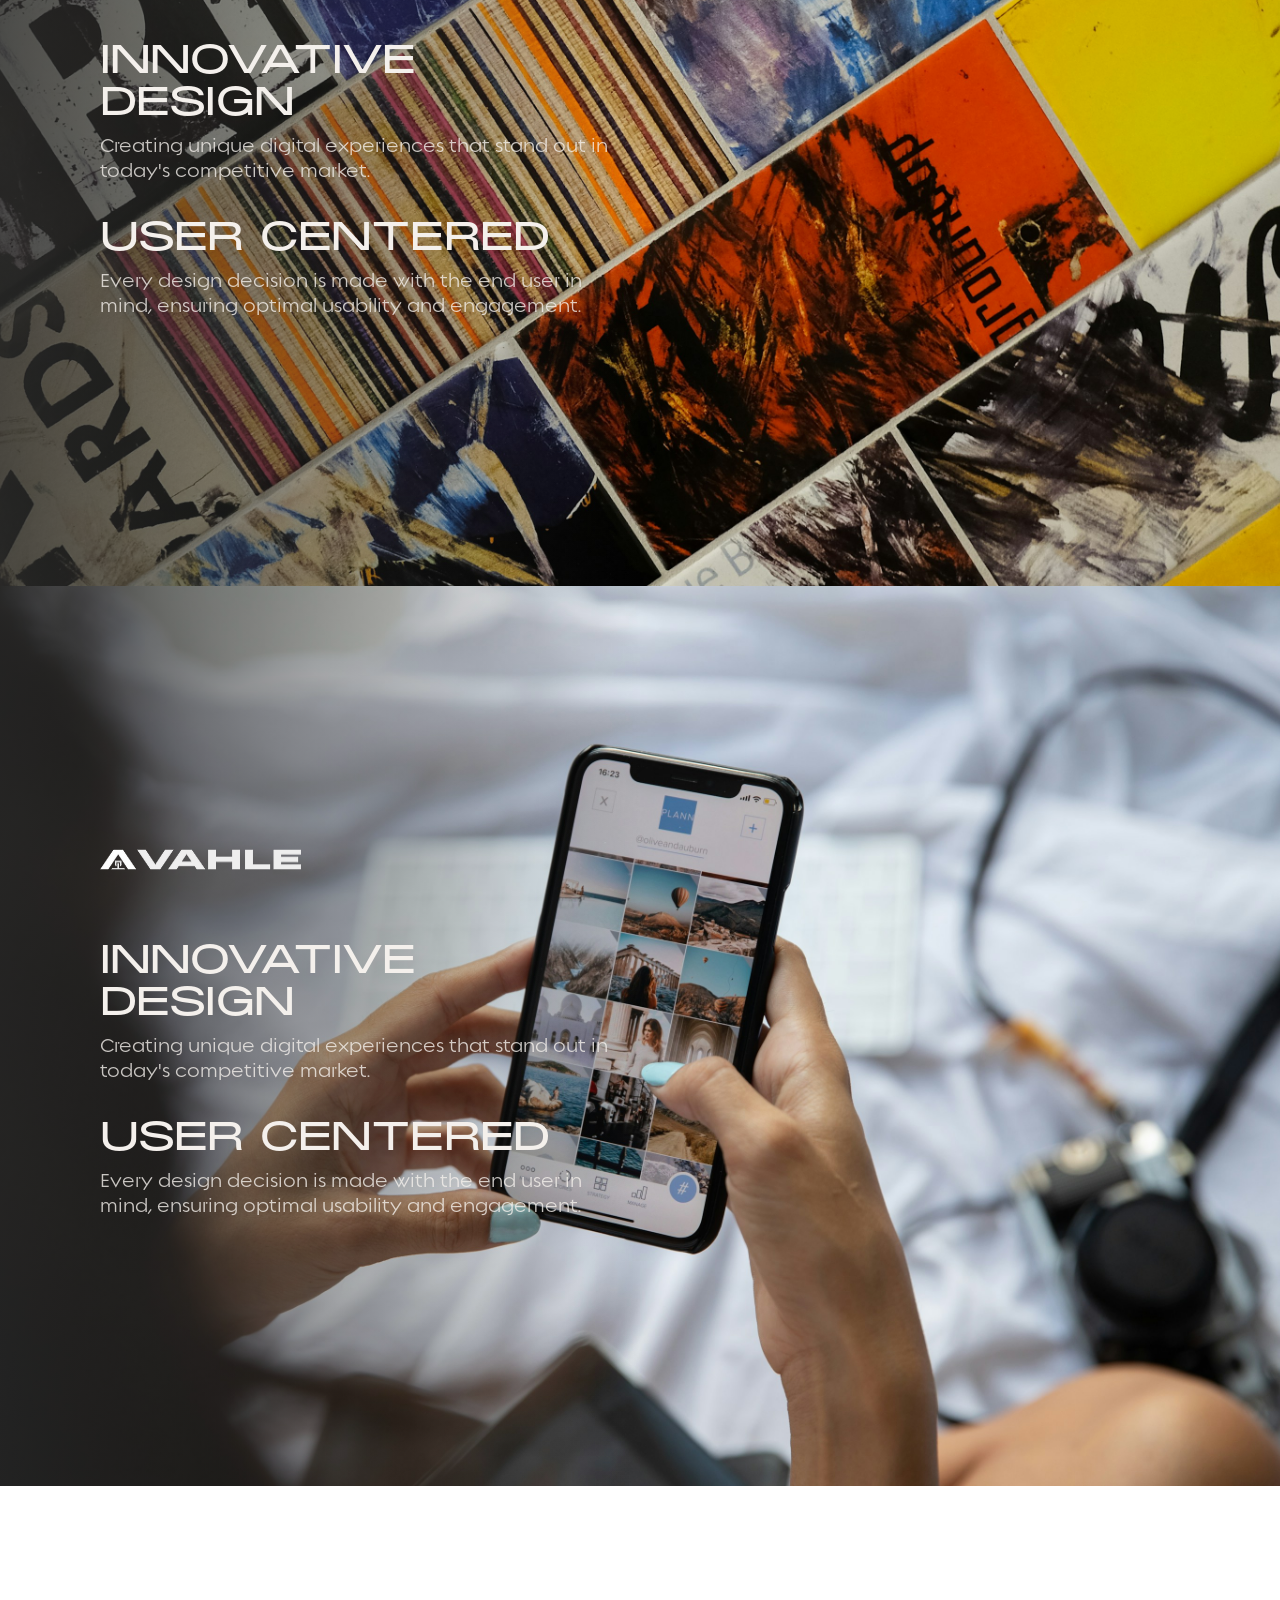
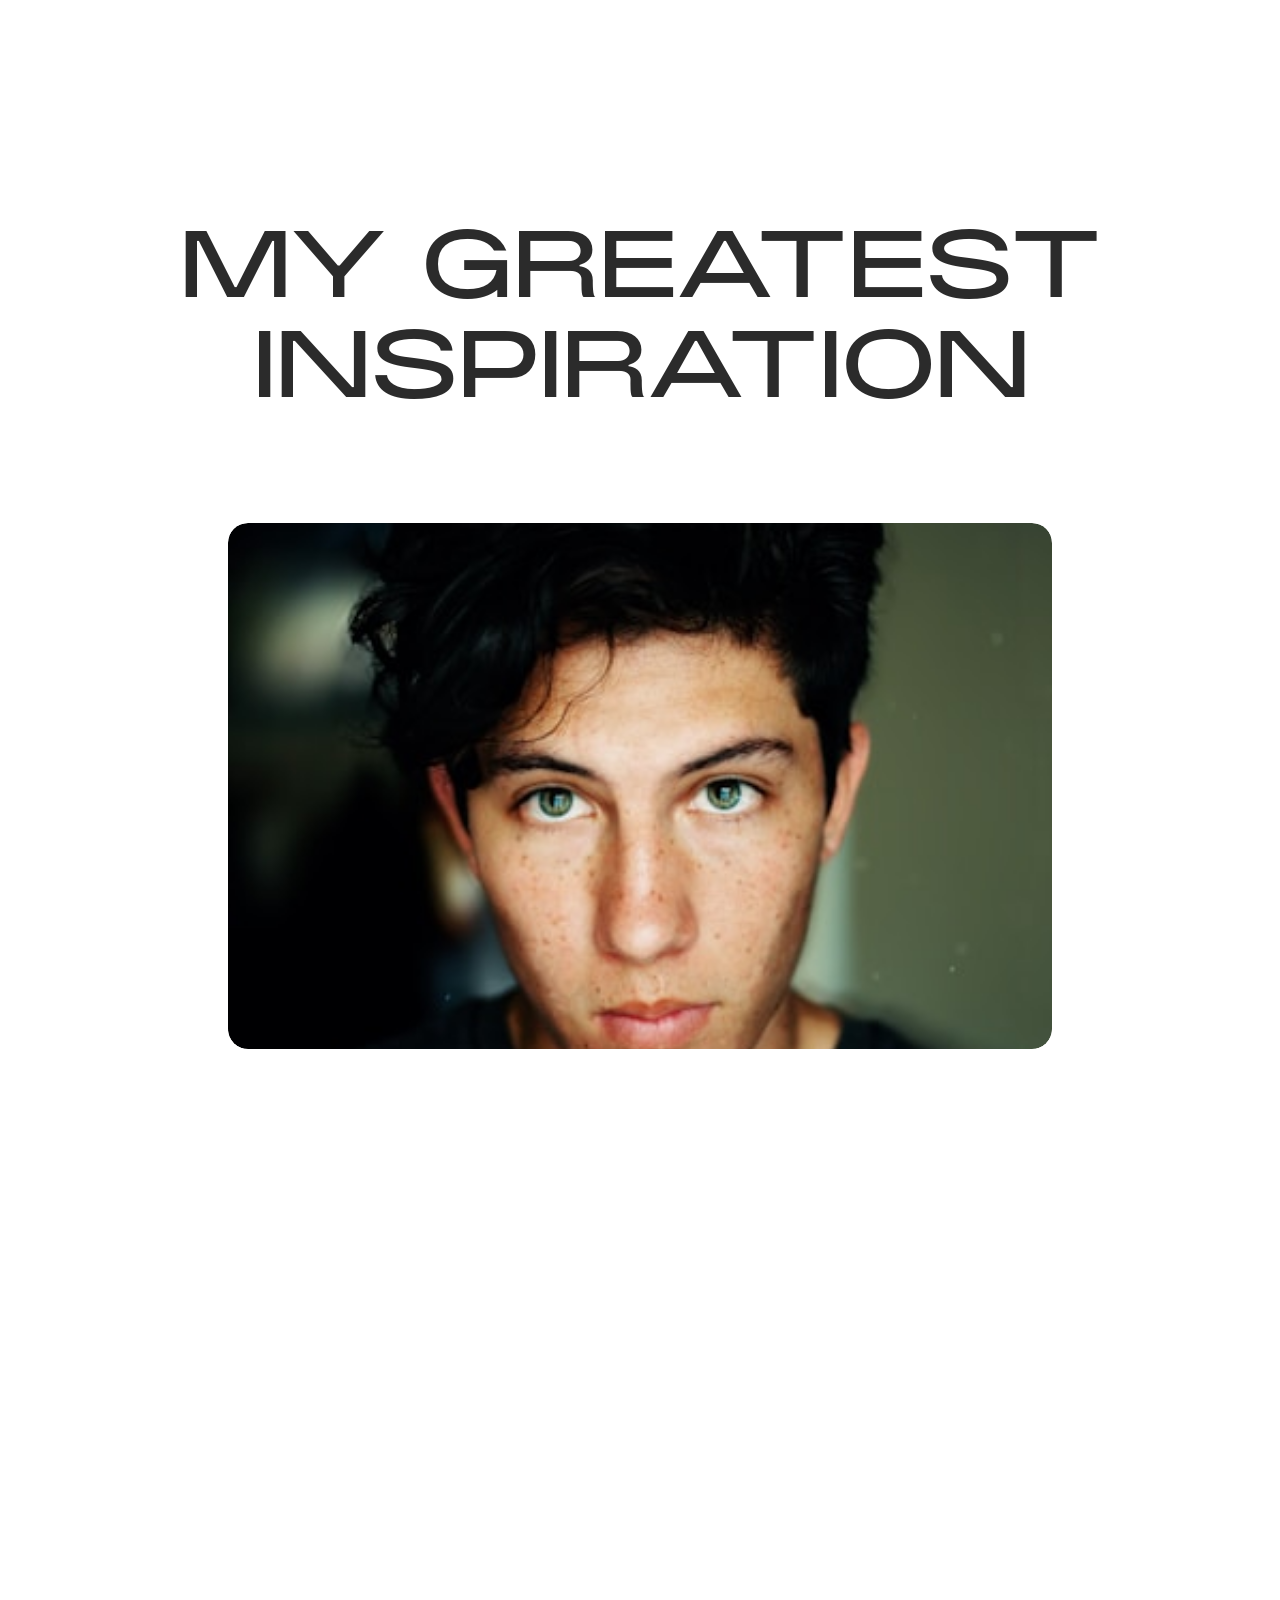
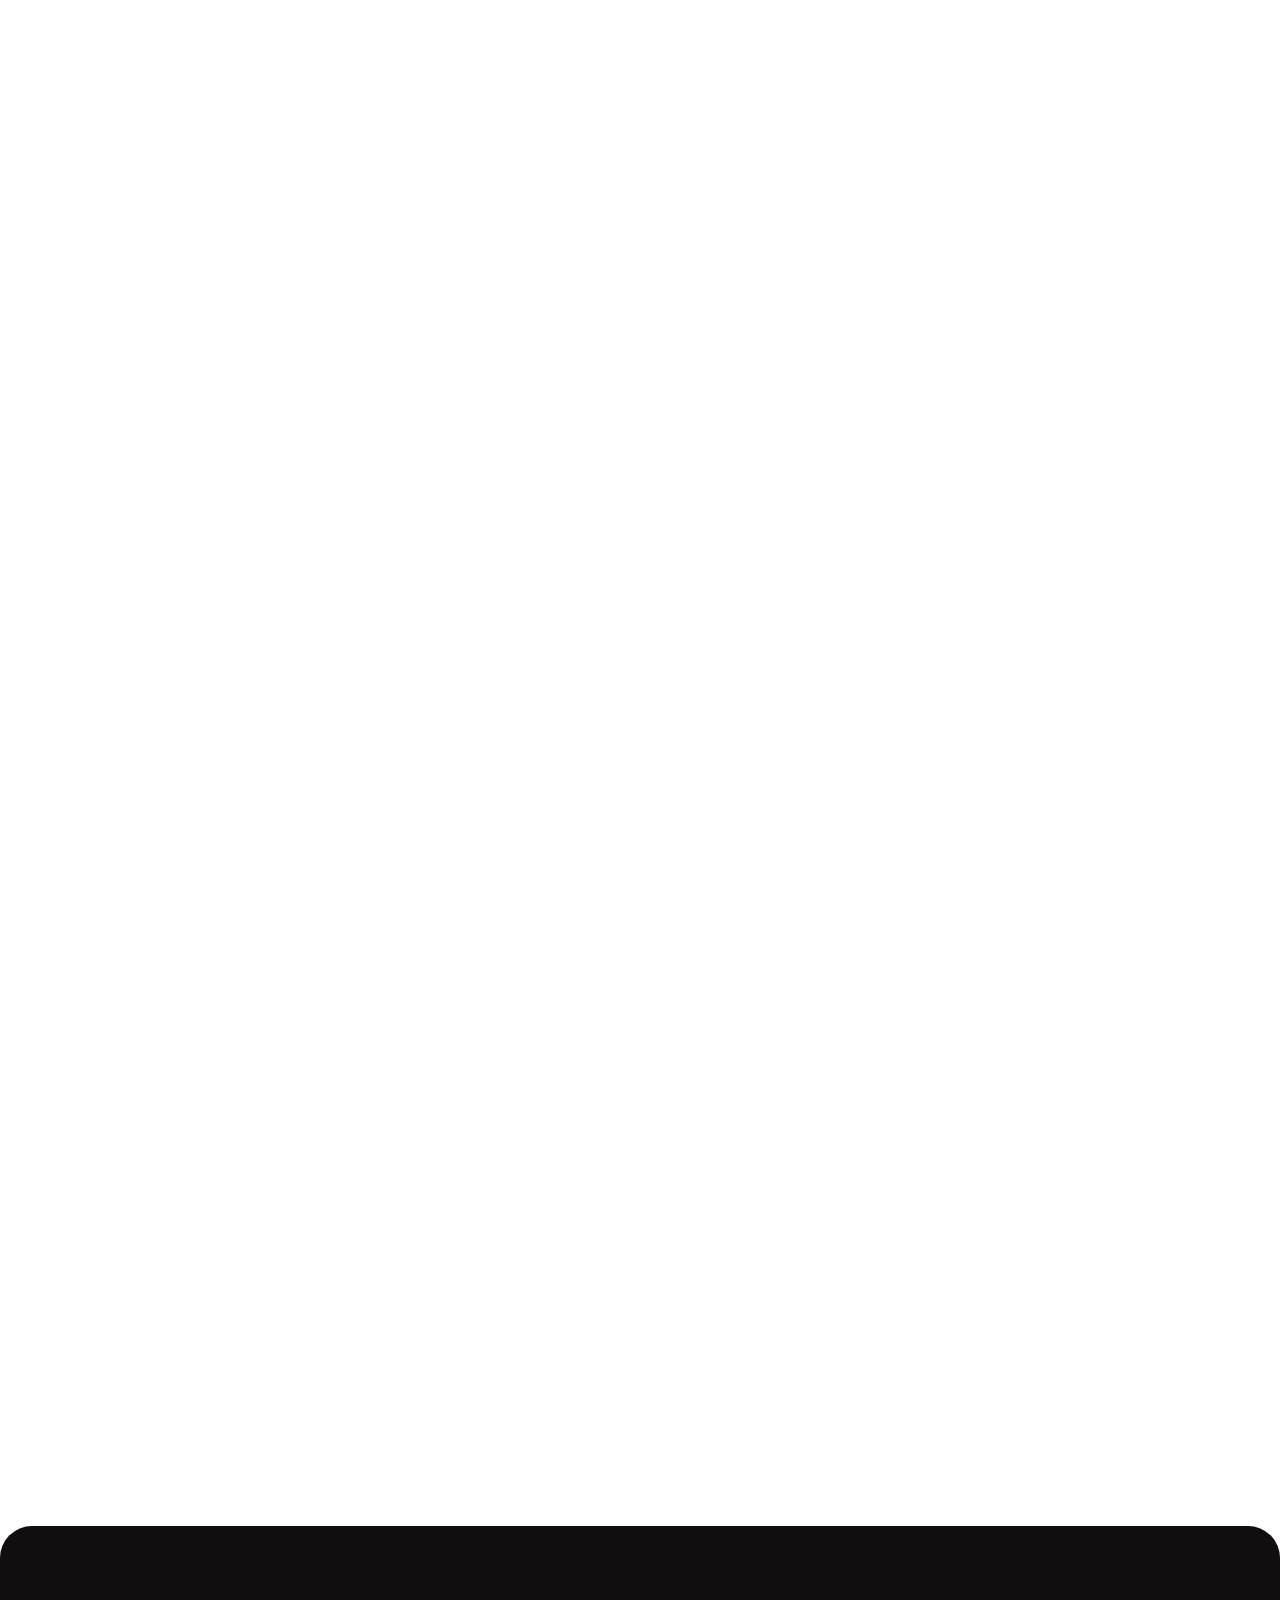
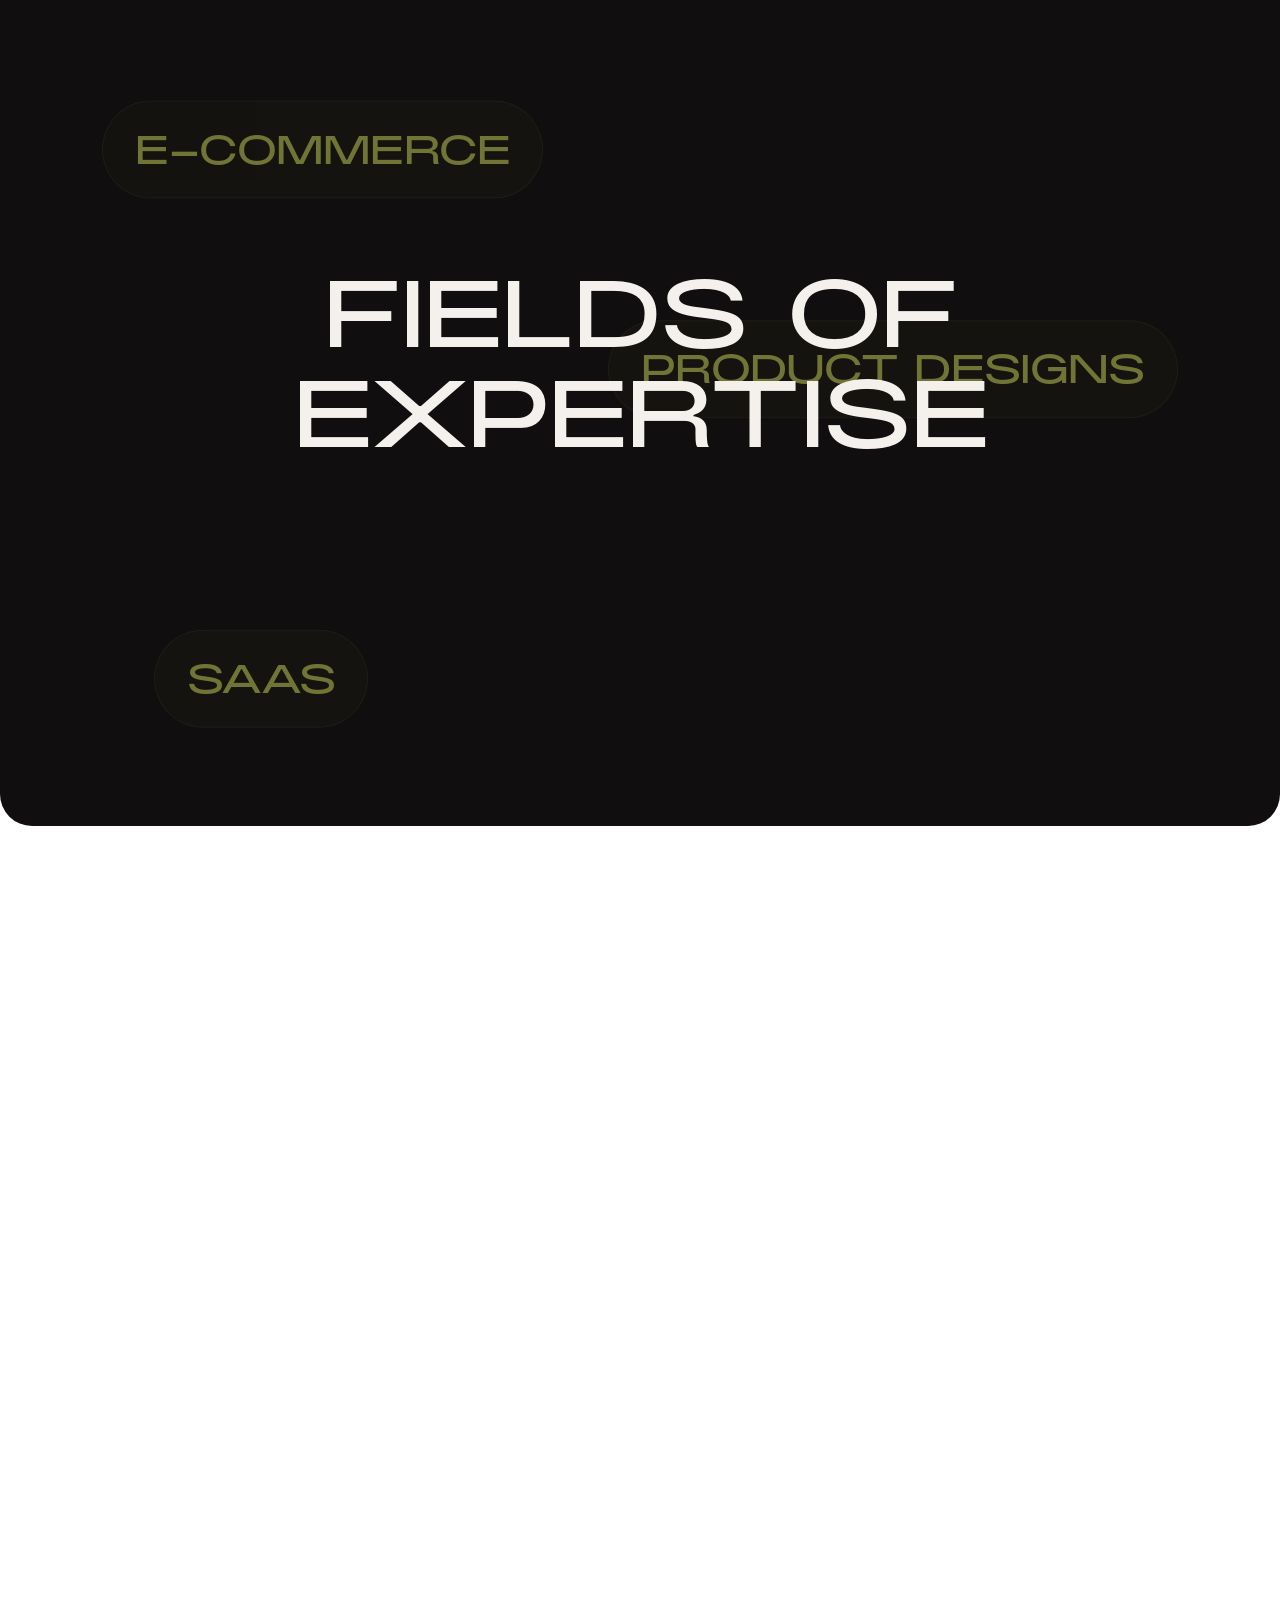
==== commit 494b5c08: "new changes" ====
--- a/index.html
+++ b/index.html
@@ -177,23 +177,23 @@
     <header class="header">
         <nav class="navbar">
             <div class="logo">
-                <img src="assets/visaruka.png" alt="VU Logo" class="desktop-logo">
-                <img src="assets/mobile-logo.png" alt="VU Mobile Logo" class="mobile-logo">
-            </div>
-            <ul class="nav-menu">
-                <li><a href="#results" class="nav-link">Results</a></li>
-                <li><a href="#process" class="nav-link">Process</a></li>
+                <img src="assets/visaruka.svg" alt="VU Logo" class="desktop-logo">
+                <img src="assets/mobile-logo.svg" alt="VU Mobile Logo" class="mobile-logo">
+            </div>
+            <ul class="nav-center">
+                <li><a href="#results" class="link">Results</a></li>
+                <li><a href="#process" class="link">Process</a></li>
             </ul>
             <div class="nav-right">
-                <p class="availability desktop-availability">Available for work</p>
-                <img src="assets/hand.png" alt="Available" class="mobile-availability">
+                <img src="assets/hand.svg" alt="Available" class="mobile-availability">
+                <img src="assets/avaliable.svg" alt="Available" class="availability desktop-availability">
             </div>
         </nav>
     </header>
 
     <!-- Banner Section -->
     <section class="banner-section">
-        <div class="banner-container" data-aos="fade-up">
+        <div class="banner-container">
             <div class="banner-image">
                 <img src="assets/vu.svg" alt="VU Logo">
             </div>
@@ -204,12 +204,7 @@
                         design.</p>
             </div>
             <div class="top-rated">
-                <div class="item">
-                    <img src="assets/upwork.png" alt="VU Logo">
-                </div>
-                <div class="item">
-                    <img src="assets/jobsucsses.png" alt="VU Logo">
-                </div>
+                <img src="assets/topRated&100jobsuccess.svg" alt="job success rate & top rated 100% success rate">
             </div>
         </div>
     </section>
@@ -318,7 +313,7 @@
             </div>
         </section>
         <div class="project-card-container" data-aos="fade-up">
-            <div class="project-card" data-aos="fade-up">
+            <div class="project-card" >
                 <div class="project-header">
                     <span class="project-year">2025</span>
                     <h3 class="project-name">PROJECT NAME</h3>
@@ -330,7 +325,7 @@
                     <span class="tag">UX UI</span>
                 </div>
             </div>
-            <div class="project-card" data-aos="fade-up">
+            <div class="project-card" >
                 <div class="project-header">
                     <span class="project-year">2025</span>
                     <h3 class="project-name">PROJECT NAME</h3>
@@ -588,7 +583,7 @@
                 <div class="speak-left">
                     <div class="speak-header">
                         <div class="speak-avatar">
-                            <img src="assets/vuspeak.png" alt="VU Avatar">
+                            <img src="assets/vuspeak.svg" alt="VU Avatar">
                         </div>
                         <h2 class="speak-title">SPEAK WITH ME</h2>
                     </div>
--- a/style.css
+++ b/style.css
@@ -79,17 +79,6 @@
     width: 100%;
     padding: 32px 100px;
     background-color: #100E0E;
-    transition: all 0.6s cubic-bezier(0.25, 0.46, 0.45, 0.94);
-    backdrop-filter: blur(10px);
-    border-bottom: 1px solid transparent;
-    animation: slideDown 0.8s cubic-bezier(0.25, 0.46, 0.45, 0.94);
-}
-
-.header.scrolled {
-    background-color: rgba(16, 14, 14, 0.95);
-    border-bottom: 1px solid rgba(244, 240, 236, 0.1);
-    box-shadow: 0 8px 32px rgba(0, 0, 0, 0.3);
-    backdrop-filter: blur(20px);
 }
 
 .navbar {
@@ -99,40 +88,17 @@
     position: relative;
 }
 
-.logo {
-    opacity: 0;
-    transform: translateY(-20px);
-    animation: logoFadeIn 1s cubic-bezier(0.25, 0.46, 0.45, 0.94) 0.3s forwards;
-    transition: transform 0.3s cubic-bezier(0.25, 0.46, 0.45, 0.94);
-}
-
-.logo:hover {
-    transform: translateY(-20px) scale(1.05);
-}
-
-.logo img {
-    transition: filter 0.3s ease;
-}
-
-.logo:hover img {
-    filter: brightness(1.2);
-}
-
-.nav-menu {
+.nav-center {
     display: flex;
     list-style: none;
     gap: 2rem;
-    opacity: 0;
-    transform: translateY(-20px);
-    animation: navMenuFadeIn 1s cubic-bezier(0.25, 0.46, 0.45, 0.94) 0.5s forwards;
-}
-
-.nav-menu li {
+}
+
+.nav-center li {
     position: relative;
-    overflow: hidden;
-}
-
-.nav-link {
+}
+
+.link {
     text-decoration: none;
     font-family: 'Regulator Nova', sans-serif;
     font-weight: 500;
@@ -146,53 +112,6 @@
     display: inline-block;
     padding: 8px 16px;
     border-radius: 8px;
-    transition: all 0.4s cubic-bezier(0.25, 0.46, 0.45, 0.94);
-    overflow: hidden;
-}
-
-.nav-link::before {
-    content: '';
-    position: absolute;
-    top: 0;
-    left: -100%;
-    width: 100%;
-    height: 100%;
-    background: linear-gradient(90deg, transparent, rgba(244, 240, 236, 0.1), transparent);
-    transition: left 0.6s cubic-bezier(0.25, 0.46, 0.45, 0.94);
-}
-
-.nav-link:hover::before {
-    left: 100%;
-}
-
-.nav-link::after {
-    content: '';
-    position: absolute;
-    bottom: 0;
-    left: 50%;
-    width: 0;
-    height: 2px;
-    background: linear-gradient(90deg, #F4F0EC, #fff);
-    transition: all 0.4s cubic-bezier(0.25, 0.46, 0.45, 0.94);
-    transform: translateX(-50%);
-    border-radius: 1px;
-}
-
-.nav-link:hover {
-    color: #F4F0EC;
-    background-color: rgba(244, 240, 236, 0.05);
-    transform: translateY(-2px);
-    box-shadow: 0 4px 12px rgba(244, 240, 236, 0.1);
-}
-
-.nav-link.active {
-    color: #F4F0EC;
-    background-color: rgba(244, 240, 236, 0.08);
-}
-
-.nav-link.active::after {
-    width: 80%;
-    background: linear-gradient(90deg, #F4F0EC, #fff);
 }
 
 .nav-right {
@@ -200,7 +119,6 @@
     height: 32px;
     display: flex;
     border-radius: 100px;
-    border: 1px solid #F4F0EC1A;
     font-family: 'Regulator Nova', sans-serif;
     font-weight: 500;
     font-style: normal;
@@ -211,90 +129,7 @@
     align-items: center;
     justify-content: center;
     position: relative;
-    overflow: hidden;
-    opacity: 0;
-    transform: translateY(-20px);
-    animation: availabilityFadeIn 1s cubic-bezier(0.25, 0.46, 0.45, 0.94) 0.7s forwards;
-    transition: all 0.4s cubic-bezier(0.25, 0.46, 0.45, 0.94);
     cursor: pointer;
-}
-
-.nav-right:hover {
-    background: rgba(244, 240, 236, 0.15);
-    border-color: rgba(244, 240, 236, 0.3);
-    transform: translateY(-2px);
-    box-shadow: 0 8px 25px rgba(244, 240, 236, 0.1);
-}
-
-.nav-right:hover::before {
-    opacity: 1;
-}
-
-/* Keyframe Animations */
-
-
-@keyframes logoFadeIn {
-    0% {
-        opacity: 0;
-        transform: translateY(-20px) scale(0.9);
-    }
-
-    100% {
-        opacity: 1;
-        transform: translateY(0) scale(1);
-    }
-}
-
-@keyframes navMenuFadeIn {
-    0% {
-        opacity: 0;
-        transform: translateY(-20px);
-    }
-
-    100% {
-        opacity: 1;
-        transform: translateY(0);
-    }
-}
-
-@keyframes availabilityFadeIn {
-    0% {
-        opacity: 0;
-        transform: translateY(-20px) scale(0.9);
-    }
-
-    100% {
-        opacity: 1;
-        transform: translateY(0) scale(1);
-    }
-}
-
-@keyframes pulse {
-
-    0%,
-    100% {
-        opacity: 0;
-        transform: scale(1);
-    }
-
-    50% {
-        opacity: 1;
-        transform: scale(1.05);
-    }
-}
-
-@keyframes statusPulse {
-
-    0%,
-    100% {
-        opacity: 1;
-        transform: translateY(-50%) scale(1);
-    }
-
-    50% {
-        opacity: 0.7;
-        transform: translateY(-50%) scale(1.2);
-    }
 }
 
 /* Logo Responsive Display */
@@ -316,14 +151,7 @@
     width: 32px;
     height: 32px;
     object-fit: contain;
-    transition: all 0.4s cubic-bezier(0.25, 0.46, 0.45, 0.94);
     cursor: pointer;
-    filter: brightness(0.9);
-}
-
-.mobile-availability:hover {
-    filter: brightness(1.1) saturate(1.2);
-    transform: scale(1.1) rotate(5deg);
 }
 
 /* Mobile Responsive Animations */
@@ -341,7 +169,7 @@
     }
 
     /* Hide center navigation links on mobile */
-    .nav-menu {
+    .nav-center {
         display: none;
     }
 
@@ -370,19 +198,8 @@
         height: auto;
         padding: 6px;
         border-radius: 50%;
-        transition: all 0.4s cubic-bezier(0.25, 0.46, 0.45, 0.94);
-
-    }
-
-    .nav-right:hover {
-        background: rgba(244, 240, 236, 0.1);
-        transform: translateY(-2px) scale(1.1);
-    }
-
-    .nav-right::before,
-    .nav-right::after {
-        display: none;
-    }
+    }
+
 }
 
 @media (max-width: 480px) {
@@ -409,6 +226,8 @@
 /* Banner Container Enhanced Animations */
 .banner-section {
     background-color: #100E0E;
+    border-end-start-radius: 32px;
+    border-end-end-radius: 32px;
 }
 
 .banner-container {
@@ -464,8 +283,8 @@
     color: #F4F0EC;
     opacity: 0;
     transform: translateY(50px);
-    animation: bannerTitleReveal 1.5s cubic-bezier(0.25, 0.46, 0.45, 0.94) 1.8s forwards;
-    text-shadow:none;
+    animation: bannerTitleReveal 1.5s cubic-bezier(0.25, 0.46, 0.45, 0.94) forwards;
+    text-shadow: none;
 }
 
 .banner-container p {
@@ -481,7 +300,7 @@
     margin: 0 auto;
     opacity: 0;
     transform: translateY(30px);
-    animation: bannerDescriptionReveal 1.5s cubic-bezier(0.25, 0.46, 0.45, 0.94) 2.5s forwards;
+    animation: bannerDescriptionReveal 1.8s cubic-bezier(0.25, 0.46, 0.45, 0.94) forwards;
 }
 
 /* Top-rated badges enhanced animations */
@@ -496,26 +315,7 @@
     opacity: 1;
 }
 
-.top-rated .item {
-    width: 170px;
-    height: 170px;
-    display: flex;
-    align-items: center;
-    justify-content: center;
-    flex-direction: row;
-    border-radius: 100%;
-    border: 0.6px solid #F4F0EC1A;
-    background: #F4F0EC0D;
-    backdrop-filter: blur(10px);
-}
-
-.top-rated .item:first-child {
-    align-self: flex-start;
-    position: relative;
-    left: 15px;
-}
-
-.top-rated .item img {
+.top-rated img {
     object-fit: contain;
 }
 
@@ -555,14 +355,11 @@
         font-size: 70px;
     }
 
-    .top-rated .item {
-        width: 130px;
-        height: 130px;
-    }
-
-    .top-rated .item img {
-        width: 116px;
-        height: 78px;
+    .top-rated {
+        position: absolute;
+        top: 35%;
+        left: 50%;
+        transform: translate(-50%, 0);
     }
 }
 
@@ -604,20 +401,13 @@
     }
 
     .top-rated {
-        right: 5%;
-        top: 12%;
         flex-direction: column;
-        gap: 15px;
-
-    }
-
-
-    .top-rated .item:first-child {
-        left: 0;
-        align-self: center;
-    }
-
-
+        position: absolute;
+        top: 45%;
+        left: 50%;
+        transform: translate(-50%, 0);
+
+    }
 }
 
 @media (max-width: 480px) {
@@ -674,22 +464,14 @@
         justify-content: center;
         position: absolute;
         top: 20%;
-        left: -5%;
-    }
-
-    .top-rated .item {
-        width: 130px;
+        left: 50%;
+        transform: translate(-50%, 0);
+
+    }
+
+    .top-rated img {
+        width: auto;
         height: 130px;
-    }
-
-    .top-rated .item img {
-        width: 116px;
-        height: 78px;
-        z-index: 1000;
-    }
-
-    .top-rated .item:first-child {
-        left: 7%;
     }
 }
 
@@ -760,8 +542,8 @@
     transform: scale(0.8);
     animation: fadeInScale 1.2s ease-out forwards;
     animation-delay: 1.2s;
-border-radius: 50%;
-background: #581b1b;
+    border-radius: 50%;
+    background: #581b1b;
 }
 
 .about-container-stats div {
@@ -773,7 +555,7 @@
     opacity: 0;
     animation: slideInRotate 1s ease-out forwards;
     overflow: hidden;
-border-radius: 50%;
+    border-radius: 50%;
 }
 
 .about-container-stats div .circle {
@@ -782,6 +564,7 @@
     z-index: 2;
     position: relative;
 }
+
 .about-container-stats div .bg {
     z-index: 1;
     position: absolute;
@@ -789,16 +572,17 @@
     display: none;
     animation: slideInRotate 2s ease-out forwards;
 }
-.about-container-stats div:hover .bg{
+
+.about-container-stats div:hover .bg {
     display: block;
 }
 
-.about-container-stats div:first-child .circle  {
-    animation: infiniteRotate 20s linear infinite;
-}
-
-.about-container-stats div:last-child .circle  {
-    animation: infiniteRotate 20s linear infinite reverse;
+.about-container-stats div:first-child .circle {
+    animation: infiniteRotate 50s linear infinite;
+}
+
+.about-container-stats div:last-child .circle {
+    animation: infiniteRotate 50s linear infinite reverse;
 }
 
 .about-container-stats div:first-child {
@@ -827,7 +611,7 @@
     animation: countUp 2s ease-out forwards;
     z-index: 2;
     pointer-events: none;
-    
+
 }
 
 .about-container-stats-item {
@@ -839,7 +623,8 @@
     display: flex;
     flex-direction: column;
 }
-.about-container-stats-item  h2{
+
+.about-container-stats-item h2 {
     font-family: 'SERMO', sans-serif;
     font-weight: 400;
     font-style: normal;
@@ -854,7 +639,8 @@
     z-index: 9;
     pointer-events: none;
 }
-.about-container-stats-item  p{
+
+.about-container-stats-item p {
     font-family: 'Regulator Nova', sans-serif;
     font-weight: 500;
     font-style: normal;
@@ -907,16 +693,11 @@
 @keyframes slideInRotate {
     0% {
         opacity: 0;
-        transform: translateX(-30px) rotate(-5deg);
-    }
-
-    70% {
-        transform: translateX(5px) rotate(2deg);
-    }
+    }
+
 
     100% {
         opacity: 1;
-        transform: translateX(0) rotate(0deg);
     }
 }
 
@@ -981,9 +762,11 @@
     .about-container-stats div span {
         font-size: 120px;
     }
+
     .about-container h2 span {
         font-size: 36px;
     }
+
 }
 
 @media (max-width: 768px) {
@@ -1028,6 +811,12 @@
     .about-container-stats div span {
         font-size: 70px;
     }
+
+    .about-container-stats-item p {
+        width: 100%;
+        height: 100%;
+        font-size: 24px !important;
+    }
 }
 
 @media (max-width: 480px) {
@@ -1045,6 +834,7 @@
         font-size: 24px;
         padding: 25px 0;
     }
+
     .about-container h2 span {
         font-size: 24px;
     }
@@ -1064,6 +854,12 @@
 
     .about-container-stats div span {
         font-size: 65px;
+    }
+
+    .about-container-stats-item p {
+        width: 100%;
+        height: 100%;
+        font-size: 18px !important;
     }
 }
 
@@ -1090,12 +886,6 @@
     height: 400px;
     border-radius: 20px;
     cursor: pointer;
-    transition: transform 0.4s cubic-bezier(0.4, 0, 0.2, 1);
-}
-
-.project-card:hover .project-image {
-    transform: translateY(-8px) scale(1.01);
-
 }
 
 .project-image {
@@ -1108,7 +898,14 @@
     position: relative;
     border-radius: 20px;
     margin-top: 32px;
-
+    transform-origin: center center;
+    overflow: hidden;
+    transition: all 0.8s cubic-bezier(0.165, 0.84, 0.44, 1) 1s ;
+    will-change: background-size;
+}
+
+.project-image:hover {
+    background-size: 120%;
 }
 
 
@@ -1163,13 +960,13 @@
 /* Work Section Responsive Design */
 @media (max-width: 1024px) {
     .work-container {
-        margin-top: 60vh;
+        margin-top: 80px;
         padding: 0 60px;
     }
 
     .project-card-container {
         margin-top: 120px;
-        gap: 30px;
+        gap: 70px;
 
     }
 
@@ -1180,14 +977,14 @@
 
 @media (max-width: 768px) {
     .work-container {
-        margin-top: 40vh;
+        margin-top: 80px;
         padding: 0 30px;
     }
 
     .project-card-container {
         flex-direction: column;
         margin-top: 80px;
-        gap: 40px;
+        gap: 70px;
     }
 
     .project-card {
@@ -1228,13 +1025,13 @@
 
 @media (max-width: 480px) {
     .work-container {
-        margin-top: 30vh;
+        margin-top: 80px;
         padding: 0 20px;
     }
 
     .project-card-container {
         margin-top: 60px;
-        gap: 30px;
+        gap: 70px;
     }
 
     .project-card {
@@ -1287,7 +1084,7 @@
 .gallery-item:hover {
     transform: translateY(-8px);
     background-color: rgba(255, 255, 255, 0.4);
-    box-shadow: 0 20px 40px rgba(0, 0, 0, 0.1);
+    /* box-shadow: 0 20px 40px rgba(0, 0, 0, 0.1); */
 }
 
 
@@ -1331,7 +1128,7 @@
     text-align: start;
     line-height: 100%;
     letter-spacing: -2%;
-    
+
 
 }
 
@@ -1463,7 +1260,7 @@
 @media (max-width: 1024px) {
     .expertise-section {
         padding: 80px 0;
-        margin-top: 150px;
+        margin-top: 50vh;
     }
 
     .expertise-container {
@@ -1498,7 +1295,8 @@
 @media (max-width: 768px) {
     .expertise-section {
         padding: 60px 0;
-        margin-top: 100px;
+        margin-top: 40vh;
+
     }
 
     .expertise-container {
@@ -1513,13 +1311,13 @@
 
     .expertise-title {
         font-size: 50px;
-        text-align: center;
+        text-align: start;
     }
 
     .expertise-description {
         font-size: 20px;
         max-width: 100%;
-        text-align: center;
+        text-align: start;
     }
 
     .expertise-info {
@@ -1545,7 +1343,8 @@
 @media (max-width: 480px) {
     .expertise-section {
         padding: 50px 0;
-        margin-top: 80px;
+        margin-top: 30vh;
+
     }
 
     .expertise-container {
@@ -1582,269 +1381,269 @@
     }
 }
 
-    /* Testimonials Section */
-        .testimonials-section {
-            display: flex;
-            flex-direction: column;
-            justify-content: center;
-            align-items: center;
-            padding: 0px;
-            gap: 64px;
-            width: 1240px;
-            height: 535px;
-            margin: 200px auto;
-        }
-
-        .testimonials-container {
-            display: flex;
-            flex-direction: column;
-            justify-content: center;
-            align-items: center;
-            gap: 64px;
-            width: 100%;
-            height: 100%;
-        }
-
-        .testimonials-content {
-            display: flex;
-            flex-direction: column;
-            justify-content: center;
-            align-items: center;
-            gap: 64px;
-            width: 100%;
-        }
-
-        .testimonials-logo {
-            flex: none;
-            order: 0;
-            flex-grow: 0;
-        }
-
-        .logo-placeholder {
-            width: 201px;
+/* Testimonials Section */
+.testimonials-section {
+    display: flex;
+    flex-direction: column;
+    justify-content: center;
+    align-items: center;
+    padding: 0px;
+    gap: 64px;
+    width: 1240px;
+    height: 535px;
+    margin: 200px auto;
+}
+
+.testimonials-container {
+    display: flex;
+    flex-direction: column;
+    justify-content: center;
+    align-items: center;
+    gap: 64px;
+    width: 100%;
+    height: 100%;
+}
+
+.testimonials-content {
+    display: flex;
+    flex-direction: column;
+    justify-content: center;
+    align-items: center;
+    gap: 64px;
+    width: 100%;
+}
+
+.testimonials-logo {
+    flex: none;
+    order: 0;
+    flex-grow: 0;
+}
+
+.logo-placeholder {
+    width: 201px;
     height: 21px;
     border-radius: 4px;
-            overflow: hidden;
-            background: #f0f0f0;
-        }
-
-        .logo-placeholder img {
-            width: 100%;
-            height: 100%;
-            object-fit: contain;
-        }
-
-        .testimonials-text {
-            width: 1240px;
-            height: 312px;
+    overflow: hidden;
+    background: #f0f0f0;
+}
+
+.logo-placeholder img {
+    width: 100%;
+    height: 100%;
+    object-fit: contain;
+}
+
+.testimonials-text {
+    width: 1240px;
+    height: 312px;
     font-family: 'Regulator Nova', sans-serif;
-            font-style: normal;
-            font-weight: 500;
-            font-size: 42px;
-            line-height: 124%;
-            text-align: center;
+    font-style: normal;
+    font-weight: 500;
+    font-size: 42px;
+    line-height: 124%;
+    text-align: center;
     font-feature-settings: 'ordn' on, 'salt' on;
-            color: #2B2B2B;
-            flex: none;
-            order: 1;
-            flex-grow: 0;
-            display: flex;
-            flex-direction: column;
-            justify-content: center;
-            align-items: center;
-            gap: 24px;
-            transition: all 0.5s ease;
-            opacity: 1;
-        }
-
-        .testimonials-text.changing {
-            opacity: 0.3;
-        }
-
-        .testimonials-text p {
-            margin: 0;
-            max-width: 1240px;
-        }
-
-        .client-avatars {
-            display: flex;
-            flex-direction: row;
-            align-items: flex-start;
-            padding: 0px;
-            gap: 64px;
-            width: 626px;
-            height: 74px;
-            flex: none;
-            order: 2;
-            flex-grow: 0;
-        }
-
-        .avatar-item {
-            width: 74px;
-            height: 74px;
-            flex: none;
-            flex-grow: 0;
-        }
-
-        .avatar-placeholder {
-            width: 74px;
-            height: 74px;
-            border-radius: 50%;
-            opacity: 0.64;
-            overflow: hidden;
-            background: #f0f0f0;
-            transition: all 0.3s ease;
-            cursor: pointer;
-        }
-
-        .avatar-placeholder img {
-            width: 100%;
-            height: 100%;
-            object-fit: cover;
-            border-radius: 50%;
-        }
-
-        .avatar-item.active .avatar-placeholder {
-            opacity: 1;
-            border: 3px solid #CFDA5B;
-            box-sizing: border-box;
-            transform: scale(1.1);
-            transition: all 0.3s ease;
-        }
-
-        .avatar-item .avatar-placeholder {
-            transition: all 0.3s ease;
-            cursor: pointer;
-        }
-
-        .avatar-item:hover .avatar-placeholder {
-            opacity: 0.8;
-            transform: scale(1.05);
-        }
-
-        /* Testimonials Responsive Design */
-        @media (max-width: 1280px) {
-            .testimonials-section {
-                width: 90%;
-                max-width: 1240px;
-                padding: 0 40px;
-            }
-
-            .testimonials-text {
-                width: 100%;
-                font-size: 36px;
-            }
-        }
-
-        @media (max-width: 1024px) {
-            .testimonials-section {
-                gap: 48px;
-                height: auto;
-                padding: 80px 40px;
-            }
-
-            .testimonials-container {
-                gap: 48px;
-            }
-
-            .testimonials-content {
-                gap: 48px;
-            }
-
-            .testimonials-text {
-                font-size: 32px;
-                height: auto;
-            }
-
-            .client-avatars {
-                gap: 48px;
-                width: auto;
-            }
-
-            .avatar-item,
-            .avatar-placeholder {
-                width: 60px;
-                height: 60px;
-            }
-        }
-
-        @media (max-width: 768px) {
-            .testimonials-section {
-                gap: 40px;
-                padding: 60px 30px;
-                margin-top: 100px;
-                width: 95%;
-                max-width: none;
-            }
-
-            .testimonials-container {
-                gap: 40px;
-            }
-
-            .testimonials-content {
-                gap: 40px;
-            }
-
-            .testimonials-text {
-                font-size: 22px;
-                width: 100%;
-                height: auto;
-            }
-
-            .logo-placeholder {
-                width: 150px;
+    color: #2B2B2B;
+    flex: none;
+    order: 1;
+    flex-grow: 0;
+    display: flex;
+    flex-direction: column;
+    justify-content: center;
+    align-items: center;
+    gap: 24px;
+    transition: all 0.5s ease;
+    opacity: 1;
+}
+
+.testimonials-text.changing {
+    opacity: 0.3;
+}
+
+.testimonials-text p {
+    margin: 0;
+    max-width: 1240px;
+}
+
+.client-avatars {
+    display: flex;
+    flex-direction: row;
+    align-items: flex-start;
+    padding: 0px;
+    gap: 64px;
+    width: 626px;
+    height: 74px;
+    flex: none;
+    order: 2;
+    flex-grow: 0;
+}
+
+.avatar-item {
+    width: 74px;
+    height: 74px;
+    flex: none;
+    flex-grow: 0;
+}
+
+.avatar-placeholder {
+    width: 74px;
+    height: 74px;
+    border-radius: 50%;
+    opacity: 0.64;
+    overflow: hidden;
+    background: #f0f0f0;
+    transition: all 0.3s ease;
+    cursor: pointer;
+}
+
+.avatar-placeholder img {
+    width: 100%;
+    height: 100%;
+    object-fit: cover;
+    border-radius: 50%;
+}
+
+.avatar-item.active .avatar-placeholder {
+    opacity: 1;
+    border: 3px solid #CFDA5B;
+    box-sizing: border-box;
+    transform: scale(1.1);
+    transition: all 0.3s ease;
+}
+
+.avatar-item .avatar-placeholder {
+    transition: all 0.3s ease;
+    cursor: pointer;
+}
+
+.avatar-item:hover .avatar-placeholder {
+    opacity: 0.8;
+    transform: scale(1.05);
+}
+
+/* Testimonials Responsive Design */
+@media (max-width: 1280px) {
+    .testimonials-section {
+        width: 90%;
+        max-width: 1240px;
+        padding: 0 40px;
+    }
+
+    .testimonials-text {
+        width: 100%;
+        font-size: 36px;
+    }
+}
+
+@media (max-width: 1024px) {
+    .testimonials-section {
+        gap: 48px;
+        height: auto;
+        padding: 80px 40px;
+    }
+
+    .testimonials-container {
+        gap: 48px;
+    }
+
+    .testimonials-content {
+        gap: 48px;
+    }
+
+    .testimonials-text {
+        font-size: 32px;
+        height: auto;
+    }
+
+    .client-avatars {
+        gap: 48px;
+        width: auto;
+    }
+
+    .avatar-item,
+    .avatar-placeholder {
+        width: 60px;
+        height: 60px;
+    }
+}
+
+@media (max-width: 768px) {
+    .testimonials-section {
+        gap: 40px;
+        padding: 60px 30px;
+        margin-top: 100px;
+        width: 95%;
+        max-width: none;
+    }
+
+    .testimonials-container {
+        gap: 40px;
+    }
+
+    .testimonials-content {
+        gap: 40px;
+    }
+
+    .testimonials-text {
+        font-size: 22px;
+        width: 100%;
+        height: auto;
+    }
+
+    .logo-placeholder {
+        width: 150px;
         height: 16px;
-            }
-
-            .client-avatars {
-                gap: 20px;
-                flex-wrap: wrap;
-                justify-content: center;
-                width: auto;
-                height: auto;
-            }
-
-            .avatar-item,
-            .avatar-placeholder {
-                width: 50px;
-                height: 50px;
-            }
-        }
-
-        @media (max-width: 480px) {
-            .testimonials-section {
-                gap: 32px;
-                padding: 40px 20px;
-                margin-top: 100px;
-            }
-
-            .testimonials-container {
-                gap: 32px;
-            }
-
-            .testimonials-content {
-                gap: 32px;
-            }
-
-            .testimonials-text {
-                font-size: 20px;
-            }
-
-            .logo-placeholder {
-                width: 120px;
+    }
+
+    .client-avatars {
+        gap: 20px;
+        flex-wrap: wrap;
+        justify-content: center;
+        width: auto;
+        height: auto;
+    }
+
+    .avatar-item,
+    .avatar-placeholder {
+        width: 50px;
+        height: 50px;
+    }
+}
+
+@media (max-width: 480px) {
+    .testimonials-section {
+        gap: 32px;
+        padding: 40px 20px;
+        margin-top: 100px;
+    }
+
+    .testimonials-container {
+        gap: 32px;
+    }
+
+    .testimonials-content {
+        gap: 32px;
+    }
+
+    .testimonials-text {
+        font-size: 20px;
+    }
+
+    .logo-placeholder {
+        width: 120px;
         height: 14px;
-            }
-
-            .client-avatars {
-                gap: 24px;
-            }
-
-            .avatar-item,
-            .avatar-placeholder {
-                width: 44px;
-                height: 44px;
-            }
-        }
+    }
+
+    .client-avatars {
+        gap: 24px;
+    }
+
+    .avatar-item,
+    .avatar-placeholder {
+        width: 44px;
+        height: 44px;
+    }
+}
 
 /* parteners-company */
 .parteners-company {
@@ -2535,6 +2334,7 @@
     opacity: 0;
     transition-delay: 0.4s;
 }
+
 .gallery-image[data-image="6"] {
     z-index: 10;
     transform: translateY(120vh) rotate(25deg) scale(0.8);
@@ -2941,6 +2741,7 @@
         width: 400px;
         height: auto;
     }
+
     .spacer {
         height: 100px;
     }
@@ -3010,6 +2811,7 @@
     .carousel-background {
         background-attachment: scroll;
     }
+
     .spacer {
         height: 80px;
     }
@@ -3053,6 +2855,7 @@
     .carousel-text-item {
         margin-bottom: 1.2rem;
     }
+
     .spacer {
         height: 60px;
     }
@@ -3323,6 +3126,7 @@
         width: 100%;
     }
 }
+
 /* ===== FOOTER ===== */
 /* Footer Styles */
 .footer {
@@ -3416,11 +3220,11 @@
     flex-grow: 0;
     margin: 0;
 
-  
+
 }
 
 .footer-cta {
-    box-sizing: border-box;
+
     /* Auto layout */
     display: flex;
     flex-direction: row;
@@ -3461,16 +3265,19 @@
     flex-direction: column;
     align-items: flex-start;
 }
+
 .footer-bottom img {
     width: 100%;
     height: auto;
     min-height: 135px;
 }
+
 .footer-links {
     display: flex;
     flex-direction: column;
     gap: 20px;
 }
+
 .footer-link {
     font-family: 'Alias';
     font-weight: 400;
@@ -3483,6 +3290,7 @@
     text-decoration: none;
     padding: 16px 0;
 }
+
 /* Footer Responsive Design */
 @media (max-width: 1440px) {
     .footer {
@@ -3524,10 +3332,12 @@
         max-width: calc(100vw - 120px);
         font-size: 36px;
     }
+
     .footer-bottom {
         width: 100%;
         max-width: calc(100vw - 120px);
     }
+
     .footer-link {
         font-size: 36px;
     }
@@ -3576,12 +3386,13 @@
         width: 100%;
     }
 
-   
+
 
     .footer-bottom {
         width: 100%;
         max-width: calc(100vw - 80px);
     }
+
     .footer-link {
         font-size: 28px;
     }
@@ -3631,6 +3442,7 @@
         width: 100%;
         max-width: calc(100vw - 40px);
     }
+
     .footer-link {
         font-size: 22px;
     }
@@ -3667,11 +3479,12 @@
         line-height: 110%;
         width: 100%;
     }
+
     .footer-link {
         font-size: 24px;
     }
 
-    }
+}
 
 /* Extra small devices (portrait phones, less than 375px) */
 @media (max-width: 375px) {
@@ -3746,7 +3559,8 @@
     }
 
     /* Typewriter animations removed */
-    }
+}
+
 /* Ultra small devices (320px and below) */
 @media (max-width: 320px) {
     .footer {
@@ -3775,7 +3589,7 @@
     }
 
     /* Typewriter animations removed */
-    }
+}
 
 
 /* ===== TAILWIND CSS REPLACEMENTS ===== */
@@ -3786,7 +3600,8 @@
 }
 
 .mt-20 {
-    margin-top: 5rem; /* 80px */
+    margin-top: 5rem;
+    /* 80px */
 }
 
 .sticky {
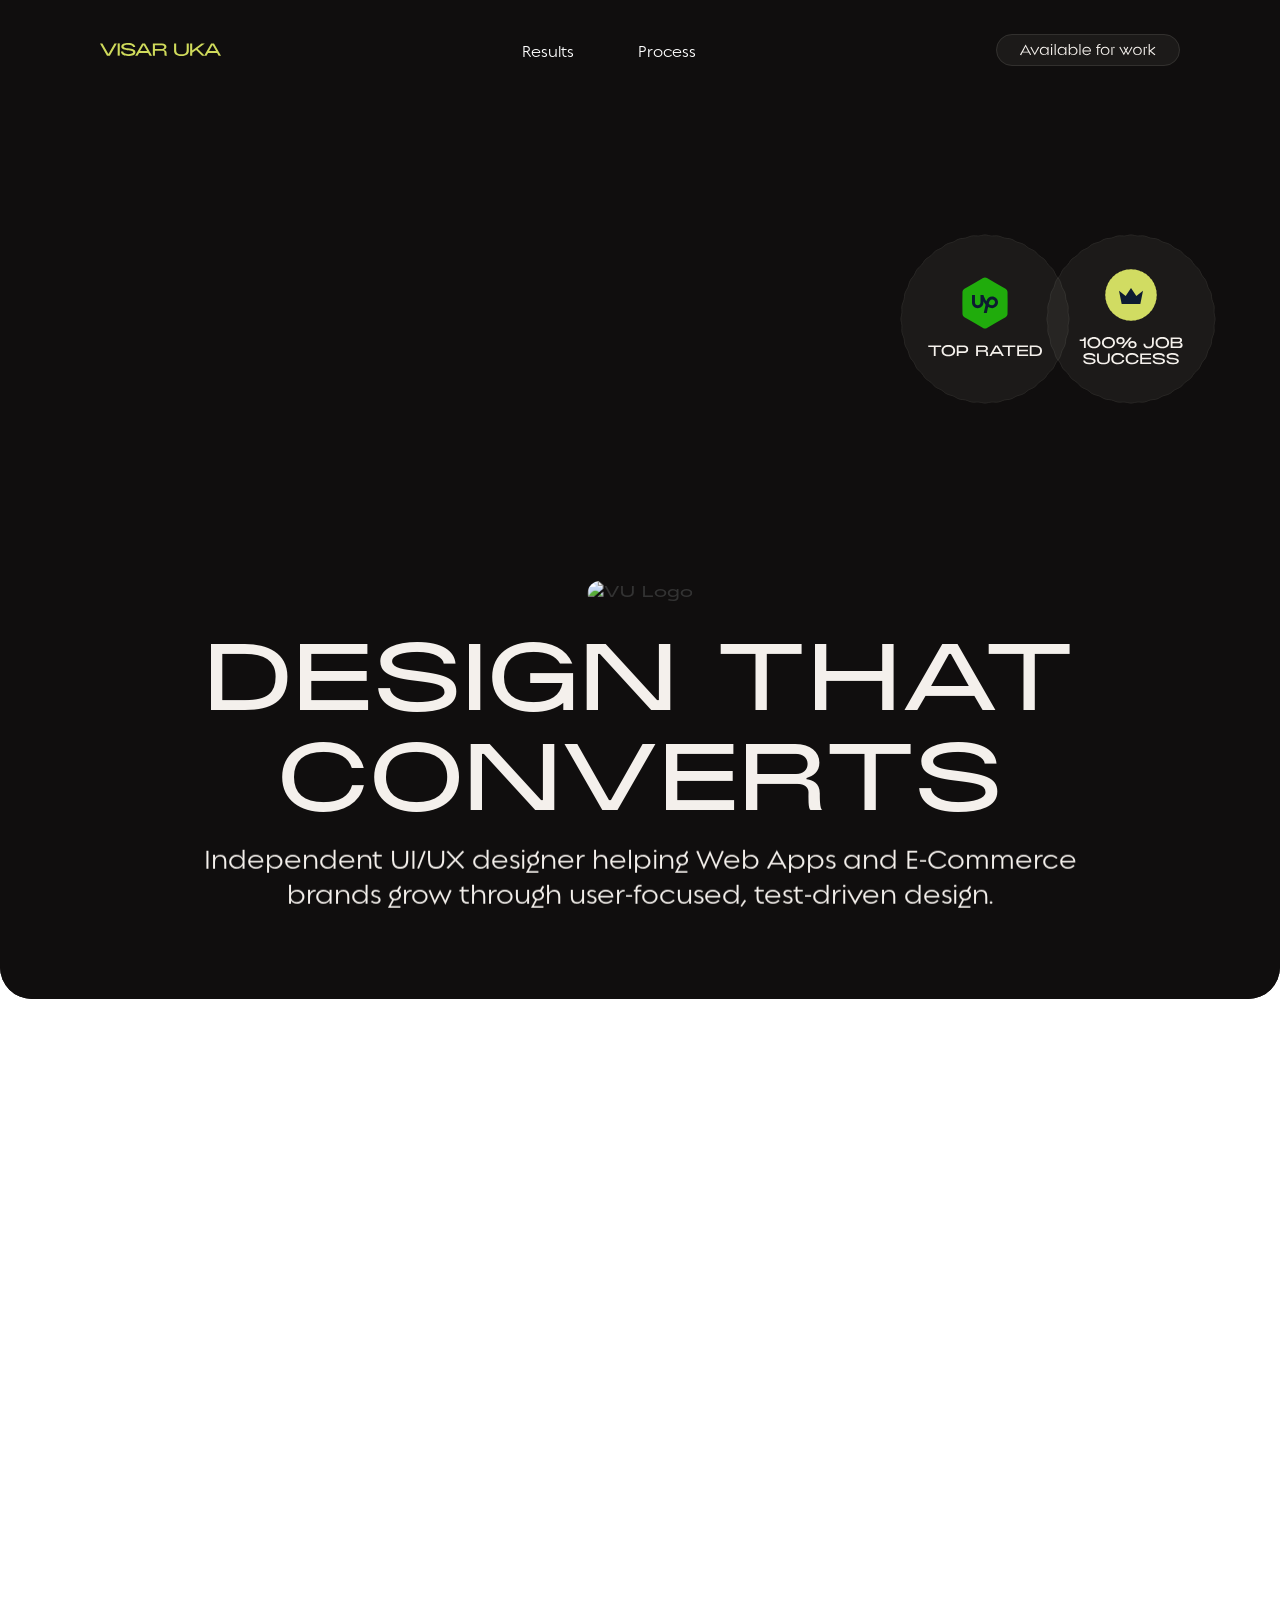
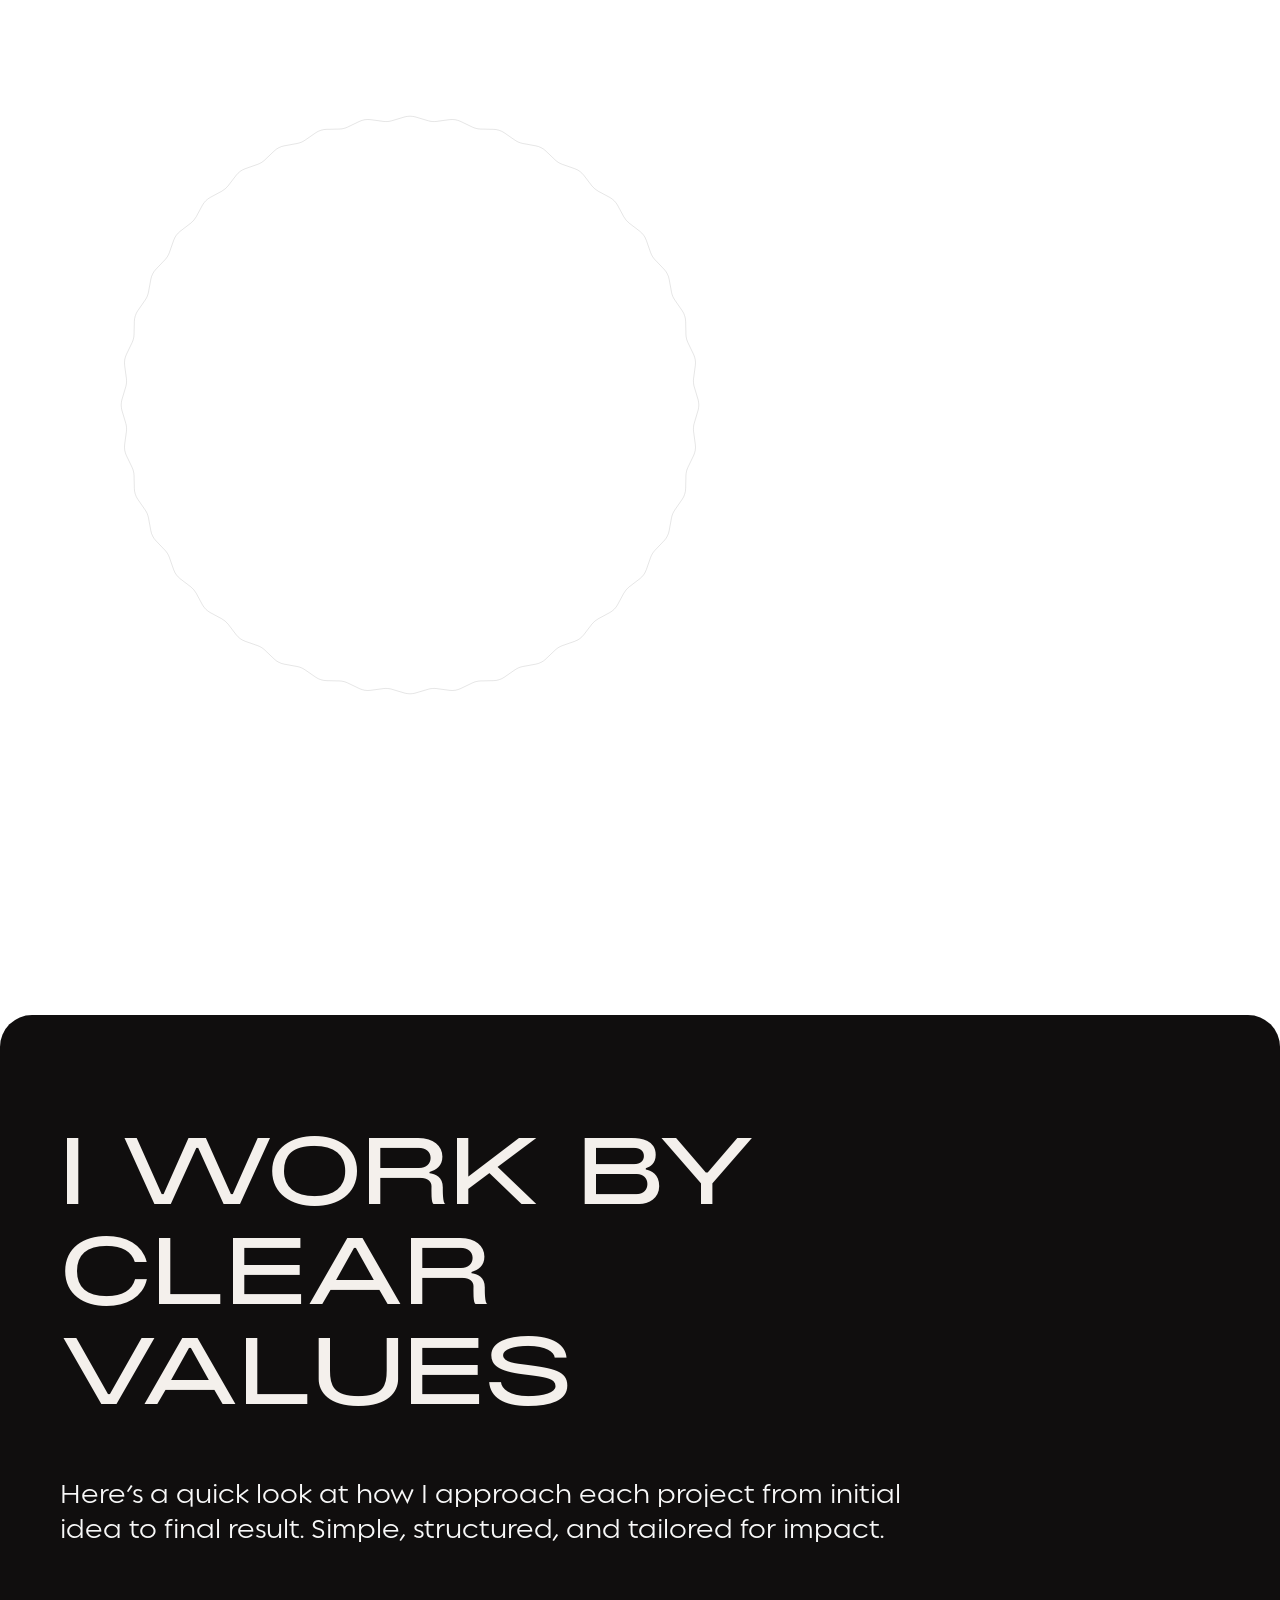
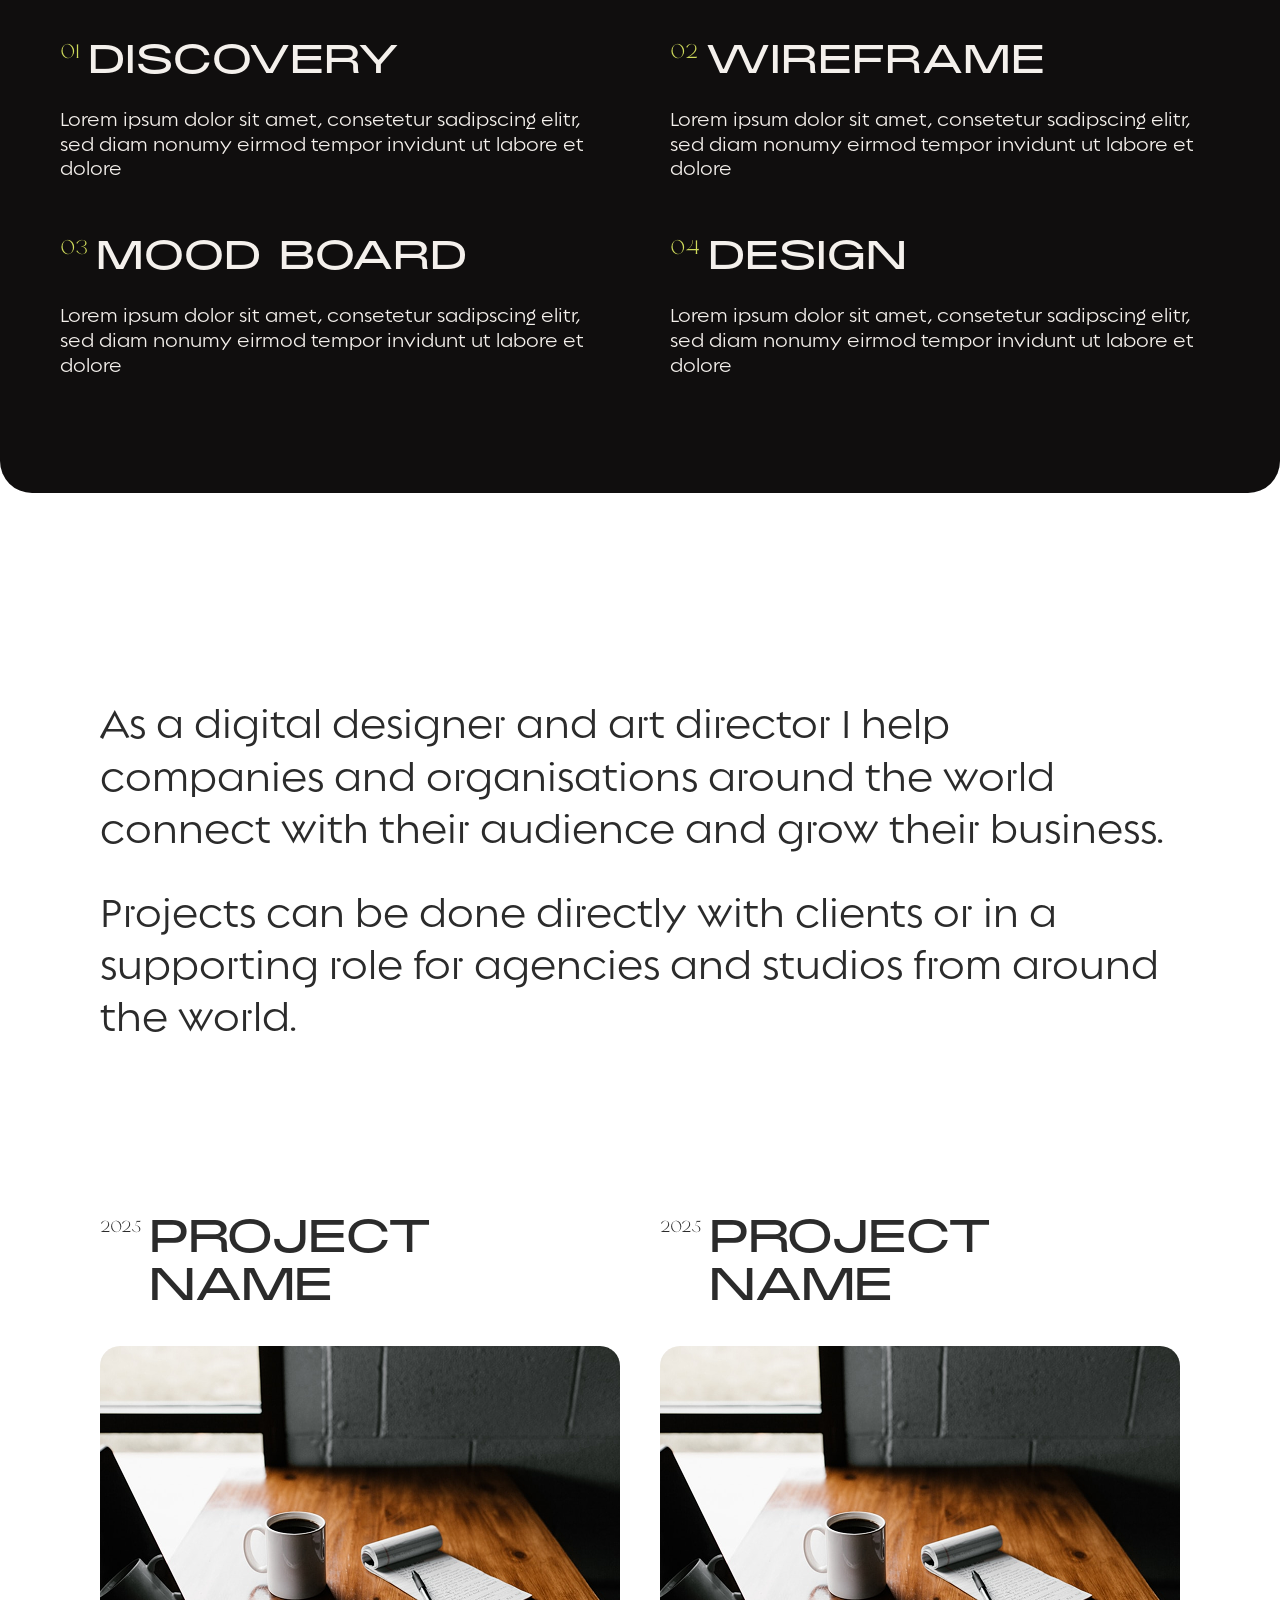
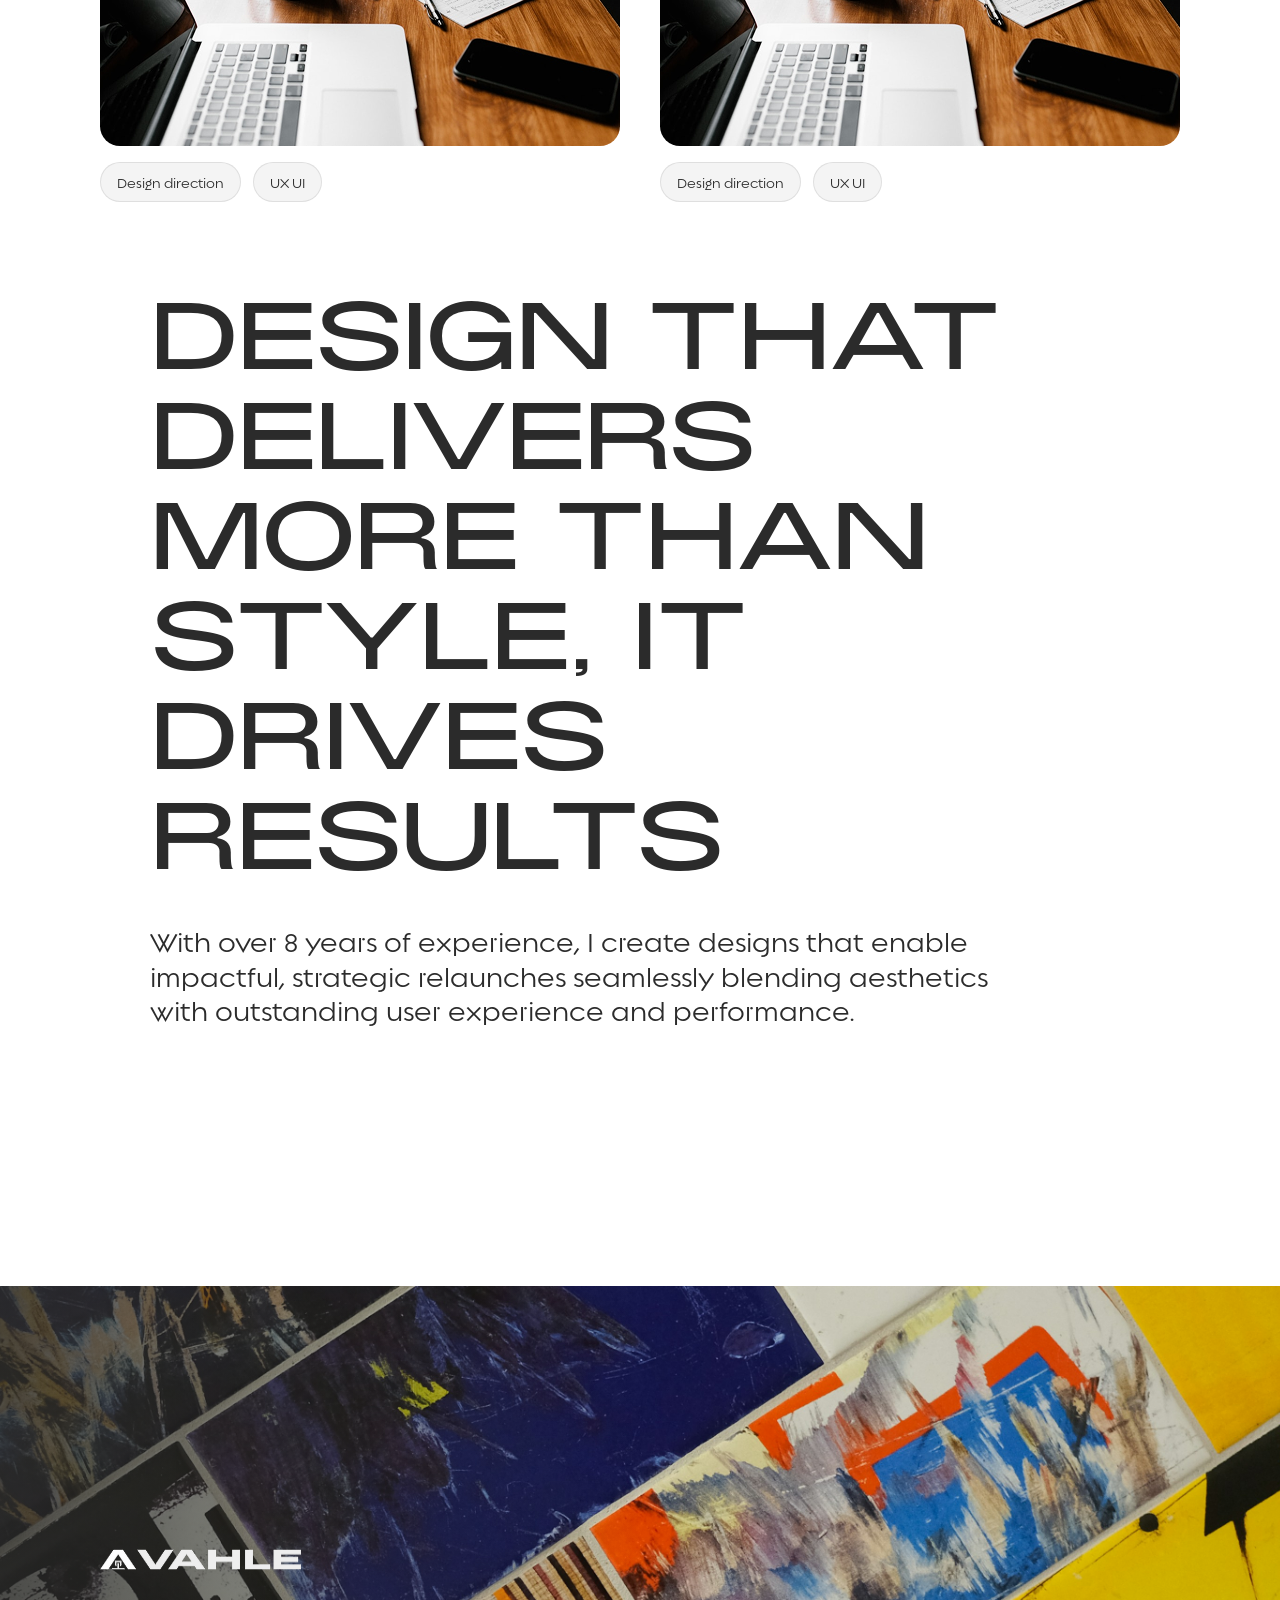
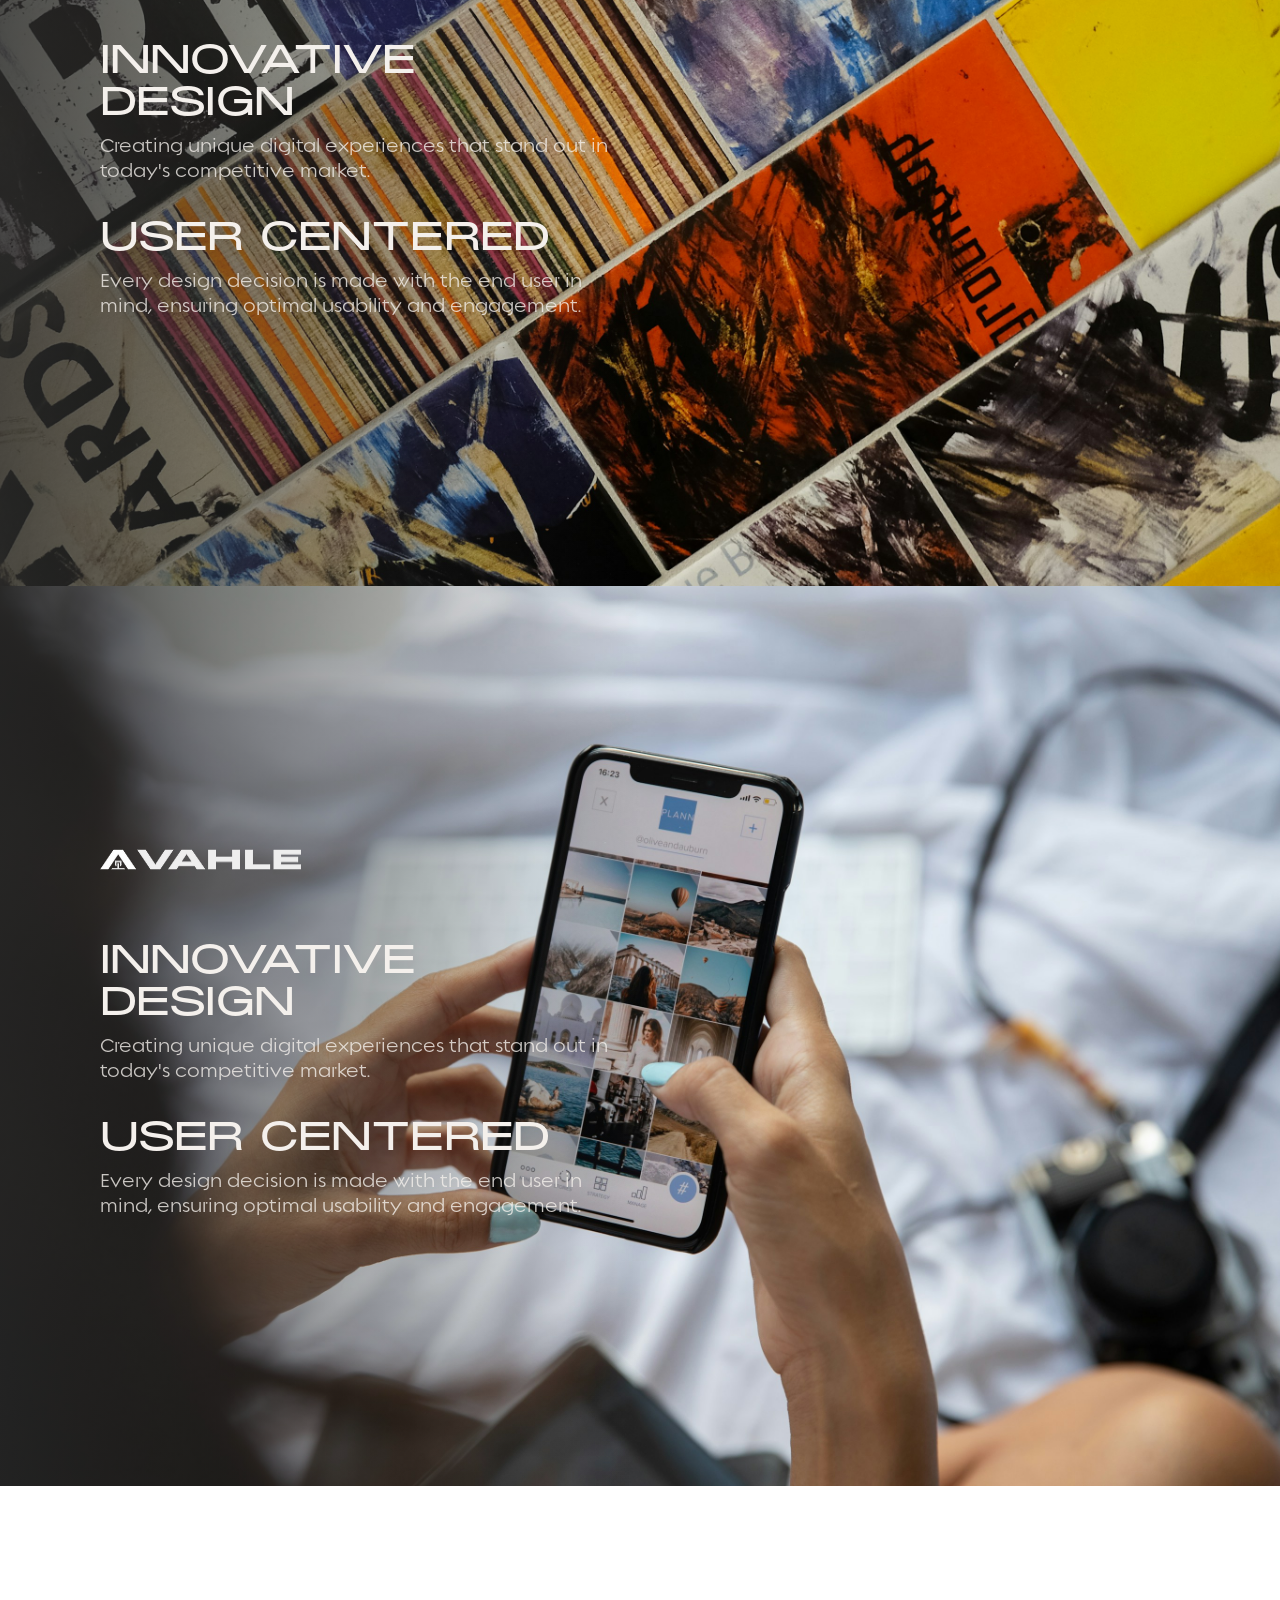
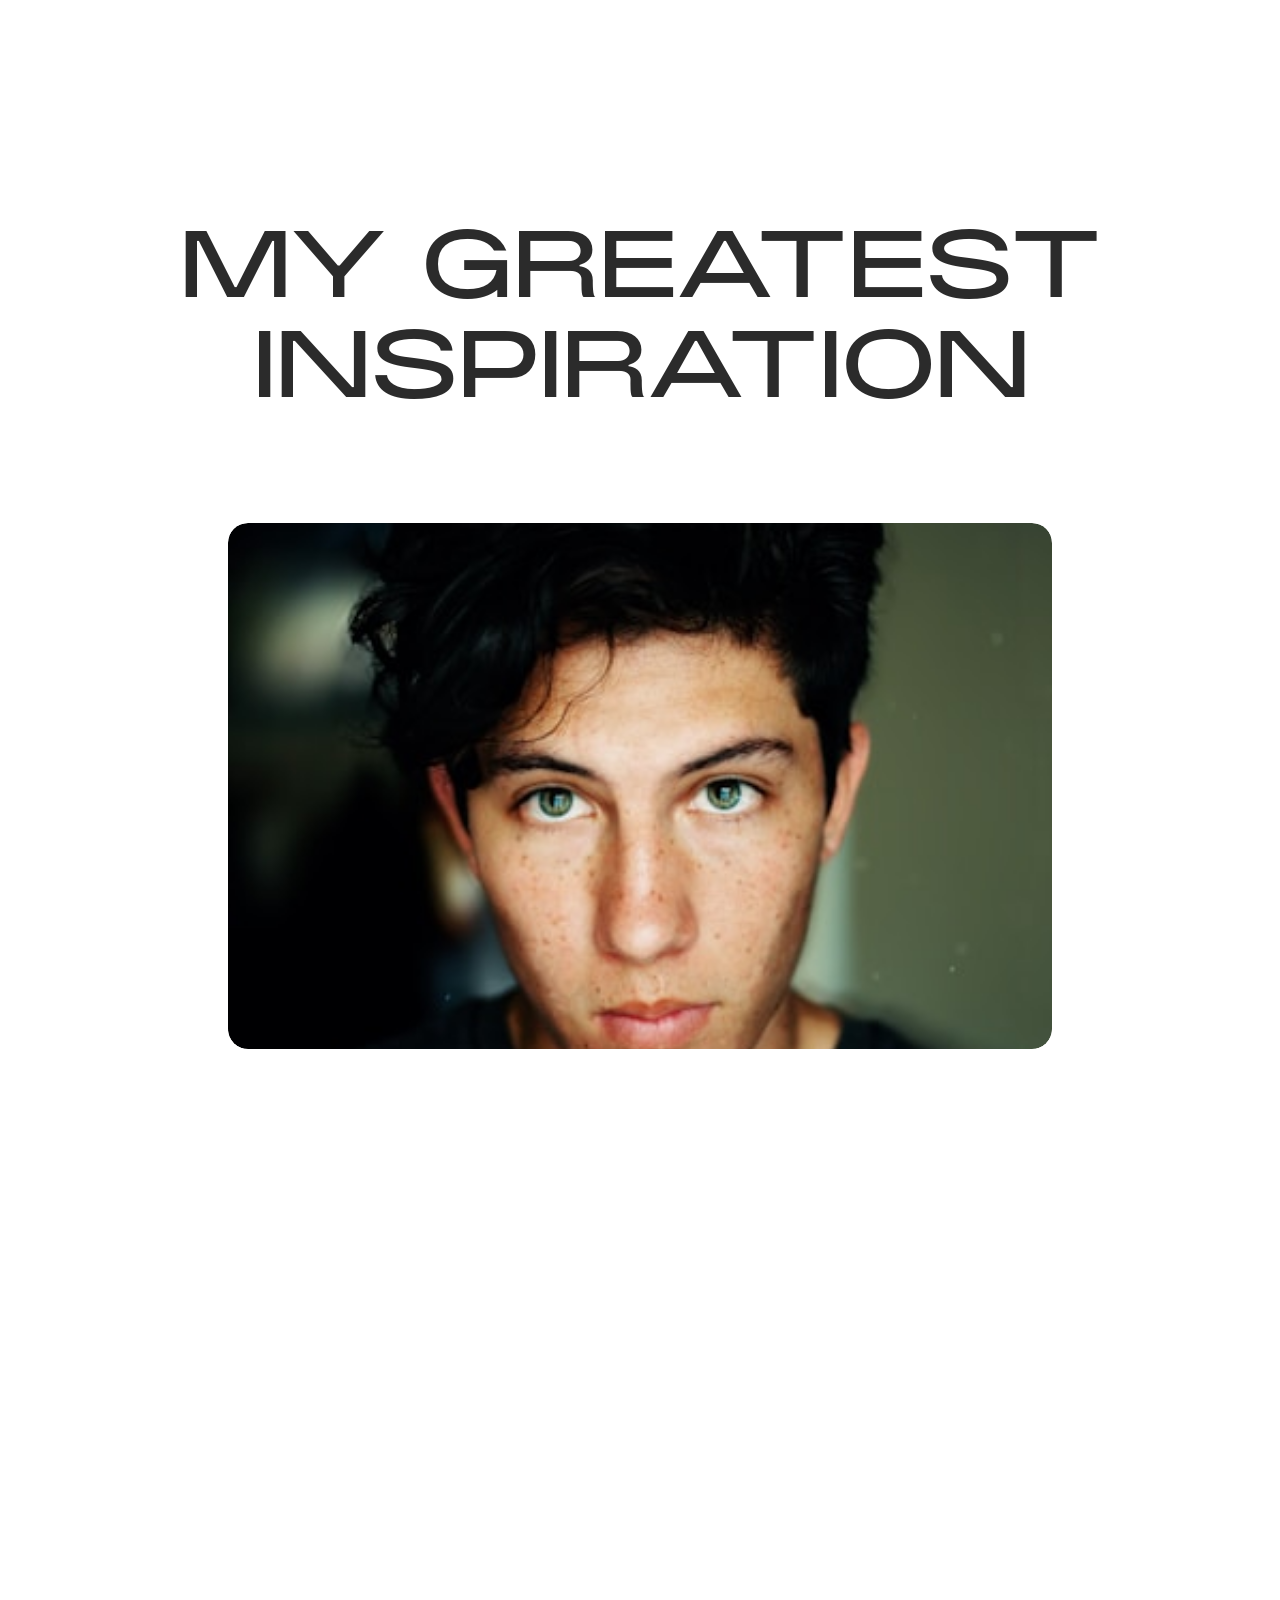
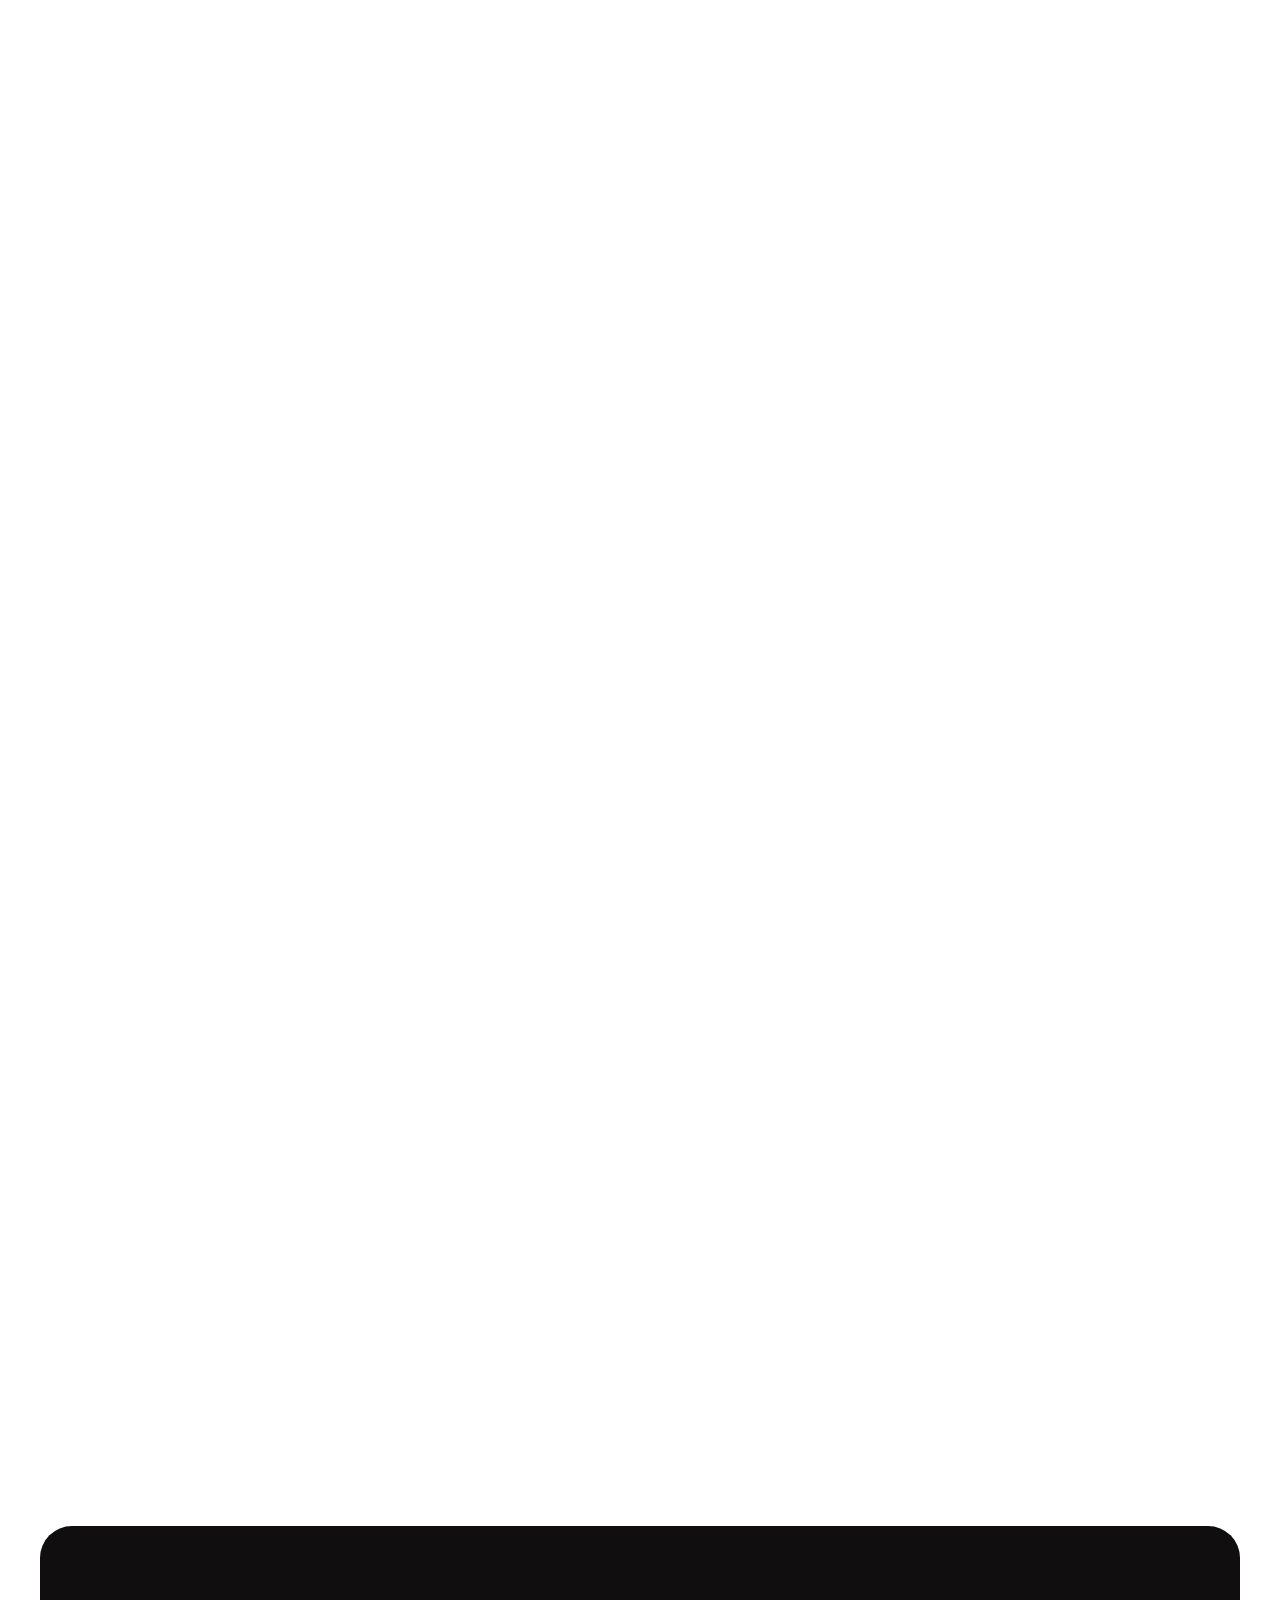
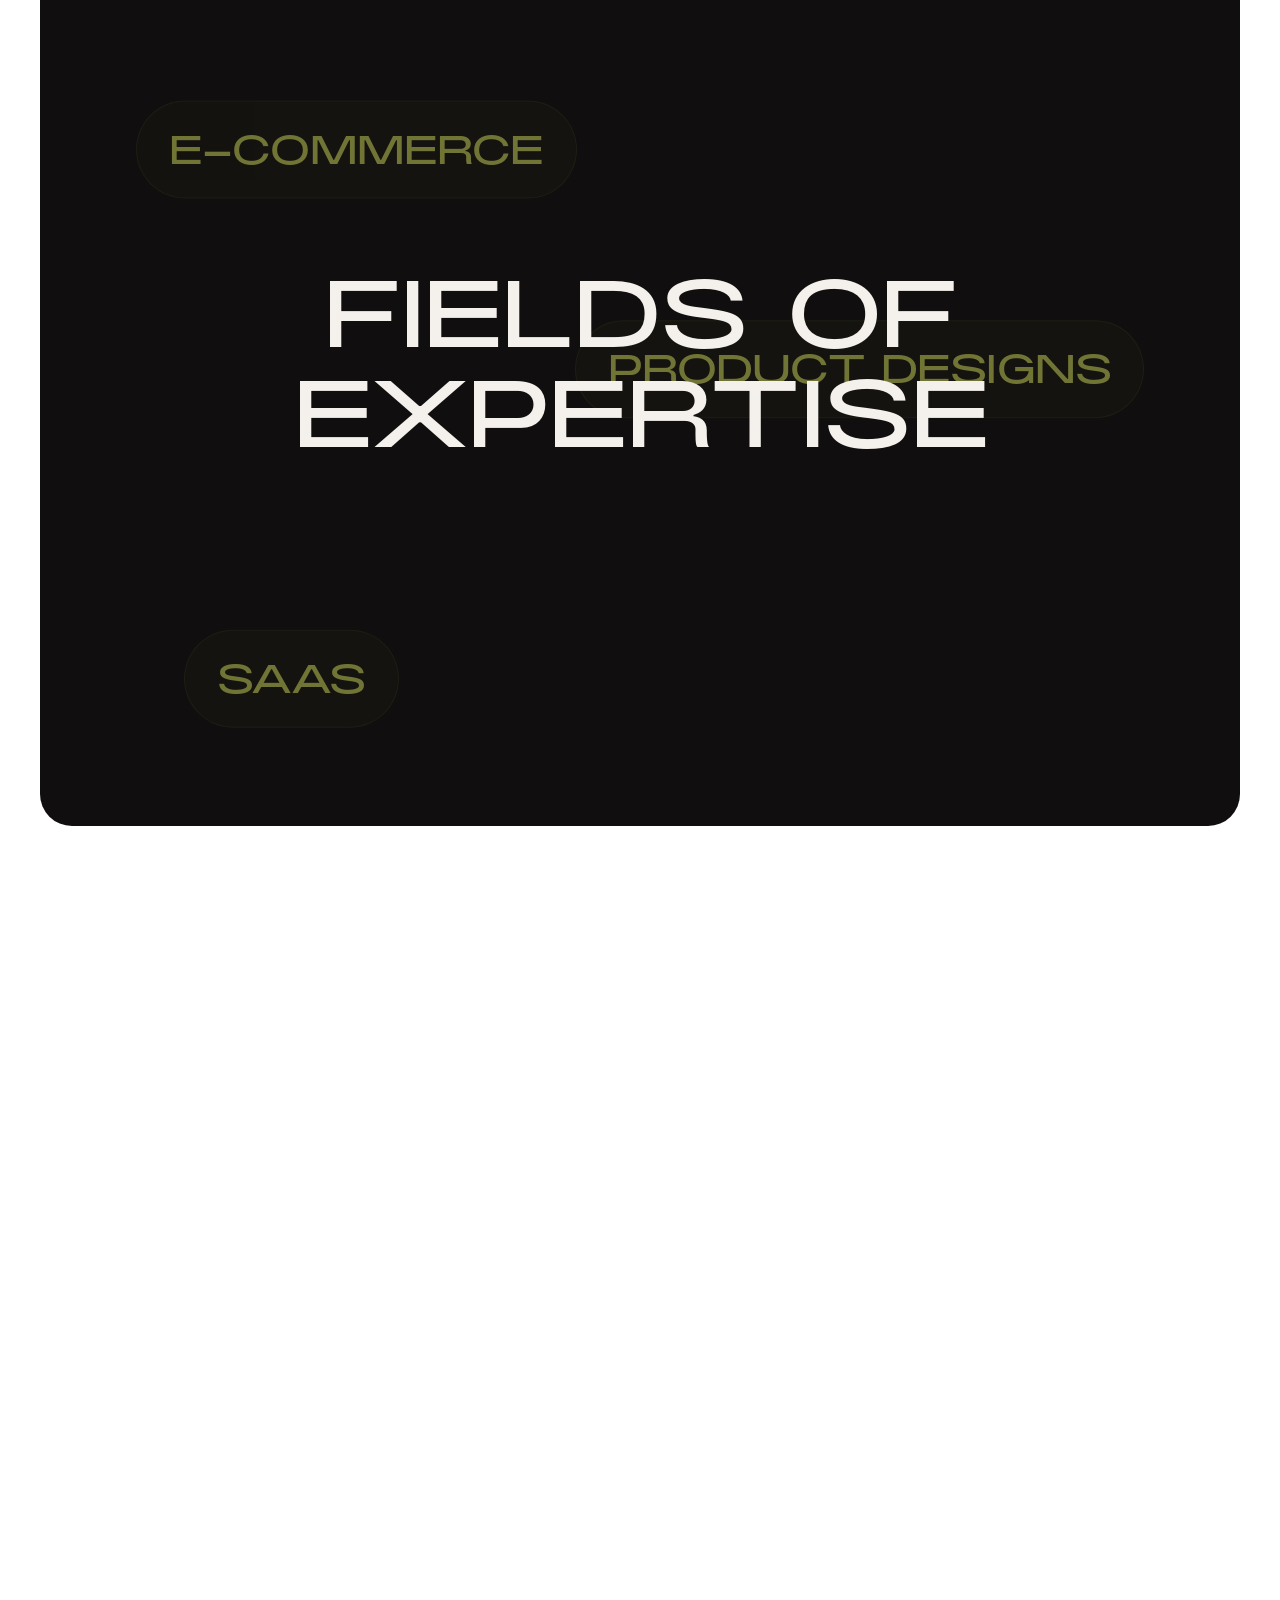
==== commit 10d0b471: "client changes" ====
--- a/index.html
+++ b/index.html
@@ -666,6 +666,8 @@
             </div>
             <div class="footer-bottom">
                 <img src="assets/footerLogo.svg" alt="Footer Brand">
+                <p>© <span id="year"></span></p>
+
             </div>
         </div>
     </footer>
--- a/style.css
+++ b/style.css
@@ -158,7 +158,6 @@
 @media (max-width: 768px) {
     .header {
         padding: 16px 20px;
-        position: fixed;
         width: 100%;
         box-sizing: border-box;
         z-index: 1000;
@@ -900,7 +899,7 @@
     margin-top: 32px;
     transform-origin: center center;
     overflow: hidden;
-    transition: all 0.8s cubic-bezier(0.165, 0.84, 0.44, 1) 1s ;
+    transition: all 0.8s cubic-bezier(0.165, 0.84, 0.44, 1) 1s;
     will-change: background-size;
 }
 
@@ -1746,6 +1745,7 @@
     gap: 140px;
     margin: 0 auto;
     margin-top: 180px;
+
 }
 
 .speak-content {
@@ -1870,7 +1870,6 @@
 /* Responsive Design for Speak with Me Section */
 @media (max-width: 1200px) {
     .speak-with-me-section {
-        margin: 0 50px;
         margin-bottom: 60px;
     }
 
@@ -1902,9 +1901,8 @@
     }
 }
 
-@media (max-width: 768px) {
+@media (max-width: 868px) {
     .speak-with-me-section {
-        margin: 0 20px;
         margin-bottom: 40px;
         margin-top: 120px;
     }
@@ -1959,67 +1957,6 @@
         font-size: 16px;
         line-height: 135%;
     }
-}
-
-/* Experience Section Styles */
-.experience-section {
-    display: flex;
-    flex-direction: column;
-    align-items: center;
-    justify-content: center;
-    width: 100%;
-    height: 400vh;
-    background: #100E0E;
-    border-radius: 32px;
-    position: relative;
-    z-index: 10;
-}
-
-.experience-container {
-    display: flex;
-    flex-direction: column;
-    justify-content: center;
-    align-items: center;
-    padding: 0px 100px;
-    gap: 40px;
-    width: 100%;
-    margin: 0 auto;
-}
-
-.experience-content {
-    display: flex;
-    flex-direction: column;
-    justify-content: center;
-    align-items: center;
-    padding: 0px;
-    gap: 24px;
-    flex: 1;
-}
-
-.experience-title {
-    width: 100%;
-    font-family: 'Alias', sans-serif;
-    font-style: normal;
-    font-weight: 400;
-    font-size: 100px;
-    line-height: 100%;
-    text-align: center;
-    letter-spacing: -0.02em;
-    text-transform: uppercase;
-    color: #F4F0EC;
-    margin: 0;
-    position: relative;
-    z-index: 999;
-}
-
-
-.experience-tags {
-    position: relative;
-    width: 100%;
-    height: 100vh;
-    margin: 0 auto;
-    overflow: hidden;
-    z-index: 5;
 }
 
 .experience-tag {
@@ -2046,39 +1983,6 @@
     white-space: nowrap;
     z-index: -90;
 }
-
-/* Individual tag positions - spread across container */
-.experience-tag[data-position="1"] {
-    top: 20%;
-    left: 10%;
-    transform: rotate(-8deg);
-}
-
-.experience-tag[data-position="2"] {
-    top: 15%;
-    right: 15%;
-    transform: rotate(5deg);
-}
-
-.experience-tag[data-position="3"] {
-    top: 45%;
-    left: 5%;
-    transform: rotate(3deg);
-}
-
-.experience-tag[data-position="4"] {
-    top: 60%;
-    right: 20%;
-    transform: rotate(-5deg);
-}
-
-.experience-tag[data-position="5"] {
-    top: 75%;
-    left: 25%;
-    transform: rotate(7deg);
-}
-
-/* Responsive Design for Experience Section */
 @media (max-width: 1440px) {
     .experience-section {
         padding: 120px 40px;
@@ -2103,32 +2007,6 @@
         padding: 28px 28px 20px;
         z-index: 1;
     }
-
-    /* Adjust positions for medium screens */
-    .experience-tag[data-position="1"] {
-        top: 18%;
-        left: 8%;
-    }
-
-    .experience-tag[data-position="2"] {
-        top: 12%;
-        right: 12%;
-    }
-
-    .experience-tag[data-position="3"] {
-        top: 42%;
-        left: 3%;
-    }
-
-    .experience-tag[data-position="4"] {
-        top: 58%;
-        right: 18%;
-    }
-
-    .experience-tag[data-position="5"] {
-        top: 72%;
-        left: 22%;
-    }
 }
 
 @media (max-width: 768px) {
@@ -2154,48 +2032,7 @@
     .experience-tags {
         height: 100vh;
     }
-
-    /* Mobile positioning - stack more vertically */
-    .experience-tag[data-position="1"] {
-        top: 10%;
-        left: 5%;
-        transform: rotate(-3deg);
-    }
-
-    .experience-tag[data-position="2"] {
-        top: 25%;
-        right: 5%;
-        transform: rotate(2deg);
-    }
-
-    .experience-tag[data-position="3"] {
-        top: 40%;
-        left: 10%;
-        transform: rotate(1deg);
-    }
-
-    .experience-tag[data-position="4"] {
-        top: 55%;
-        right: 10%;
-        transform: rotate(-2deg);
-    }
-
-    .experience-tag[data-position="5"] {
-        top: 70%;
-        left: 15%;
-        transform: rotate(3deg);
-    }
-
-    .experience-tag {
-        font-size: 28px;
-        padding: 20px 24px 16px;
-        width: 100%;
-        max-width: 300px;
-        text-align: center;
-        z-index: 1;
-    }
-}
-
+}
 @media (max-width: 480px) {
     .experience-title {
         font-size: 36px;
@@ -2210,17 +2047,6 @@
         padding: 16px 20px 12px;
     }
 }
-
-
-
-/* Experience Carousel Section Styles */
-
-
-
-
-/* Falling from Sky Animation with Realistic Bounce */
-
-
 
 
 /* Gallery Section Styles */
@@ -3136,8 +2962,6 @@
     align-items: flex-start;
     gap: 140px;
     position: relative;
-    width: 100vw;
-    max-width: 100vw;
     margin: 180px 0 0 0;
     background: #100E0E;
     border-radius: 32px 32px 0px 0px;
@@ -3152,7 +2976,6 @@
     flex-direction: column;
     gap: 140px;
     width: 100%;
-    max-width: 100vw;
     height: 100%;
     box-sizing: border-box;
     overflow-x: hidden;
@@ -3166,9 +2989,6 @@
     align-items: flex-start;
     padding: 0px;
     gap: 80px;
-
-    width: 100%;
-    max-width: calc(100vw - 200px);
     height: auto;
     min-height: 184px;
 
@@ -3272,10 +3092,23 @@
     min-height: 135px;
 }
 
+.footer-bottom p {
+    font-family: 'Regulator Nova';
+    font-weight: 500;
+    font-style: Medium;
+    font-size: 28px;
+    line-height: 124%;
+    letter-spacing: 0%;
+    text-transform: uppercase;
+    color: #F8F8F8;
+    margin-top: 40px;
+}
+
 .footer-links {
     display: flex;
     flex-direction: column;
     gap: 20px;
+
 }
 
 .footer-link {
@@ -3294,12 +3127,11 @@
 /* Footer Responsive Design */
 @media (max-width: 1440px) {
     .footer {
-        width: 100vw;
-        max-width: 100vw;
         left: 0;
         position: relative;
         padding: 80px 60px 40px;
         margin: 160px 0 0 0;
+
     }
 
     .footer-container {
@@ -3308,13 +3140,9 @@
 
     .footer-content {
         width: 100%;
-        max-width: calc(100vw - 120px);
-    }
-
-    .footer-left {
-        width: 100%;
-        max-width: calc(100vw - 120px);
-    }
+    }
+
+
 
     .footer-tagline {
         width: 100%;
@@ -3347,11 +3175,9 @@
 @media (max-width: 1024px) {
     .footer {
         padding: 60px 40px 30px;
-        gap: 100px;
         height: auto;
         width: 100vw;
         max-width: 100vw;
-        margin: 150px 0 0 0;
     }
 
     .footer-content {
@@ -3365,7 +3191,6 @@
     .footer-left {
         margin: 0;
         height: auto;
-        width: 100%;
     }
 
     .footer-tagline {
@@ -3397,15 +3222,17 @@
         font-size: 28px;
     }
 
+    .footer-container {
+        gap: 60px;
+    }
+
 }
 
 @media (max-width: 768px) {
     .footer {
         padding: 40px 20px 20px;
-        gap: 60px;
         width: 100vw;
         max-width: 100vw;
-        margin: 130px 0 0 0;
         border-radius: 28px 28px 0px 0px;
     }
 
@@ -3438,24 +3265,29 @@
     }
 
     .footer-bottom {
-        gap: 30px;
         width: 100%;
         max-width: calc(100vw - 40px);
+    }
+
+    .footer-bottom p {
+        font-size: 22px;
+        margin-top: 0;
     }
 
     .footer-link {
         font-size: 22px;
     }
 
+    .footer-container {
+        gap: 40px;
+    }
 }
 
 @media (max-width: 480px) {
     .footer {
         padding: 30px 15px 15px;
-        gap: 40px;
         width: 100vw;
         max-width: 100vw;
-        margin: 120px 0 0 0;
         border-radius: 24px 24px 0px 0px;
     }
 
@@ -3482,6 +3314,10 @@
 
     .footer-link {
         font-size: 24px;
+    }
+
+    .footer-container {
+        gap: 20px;
     }
 
 }
@@ -3565,10 +3401,8 @@
 @media (max-width: 320px) {
     .footer {
         padding: 20px 10px 10px;
-        gap: 30px;
         width: 100vw;
         max-width: 100vw;
-        margin: 80px 0 0 0;
         border-radius: 16px 16px 0px 0px;
     }
 
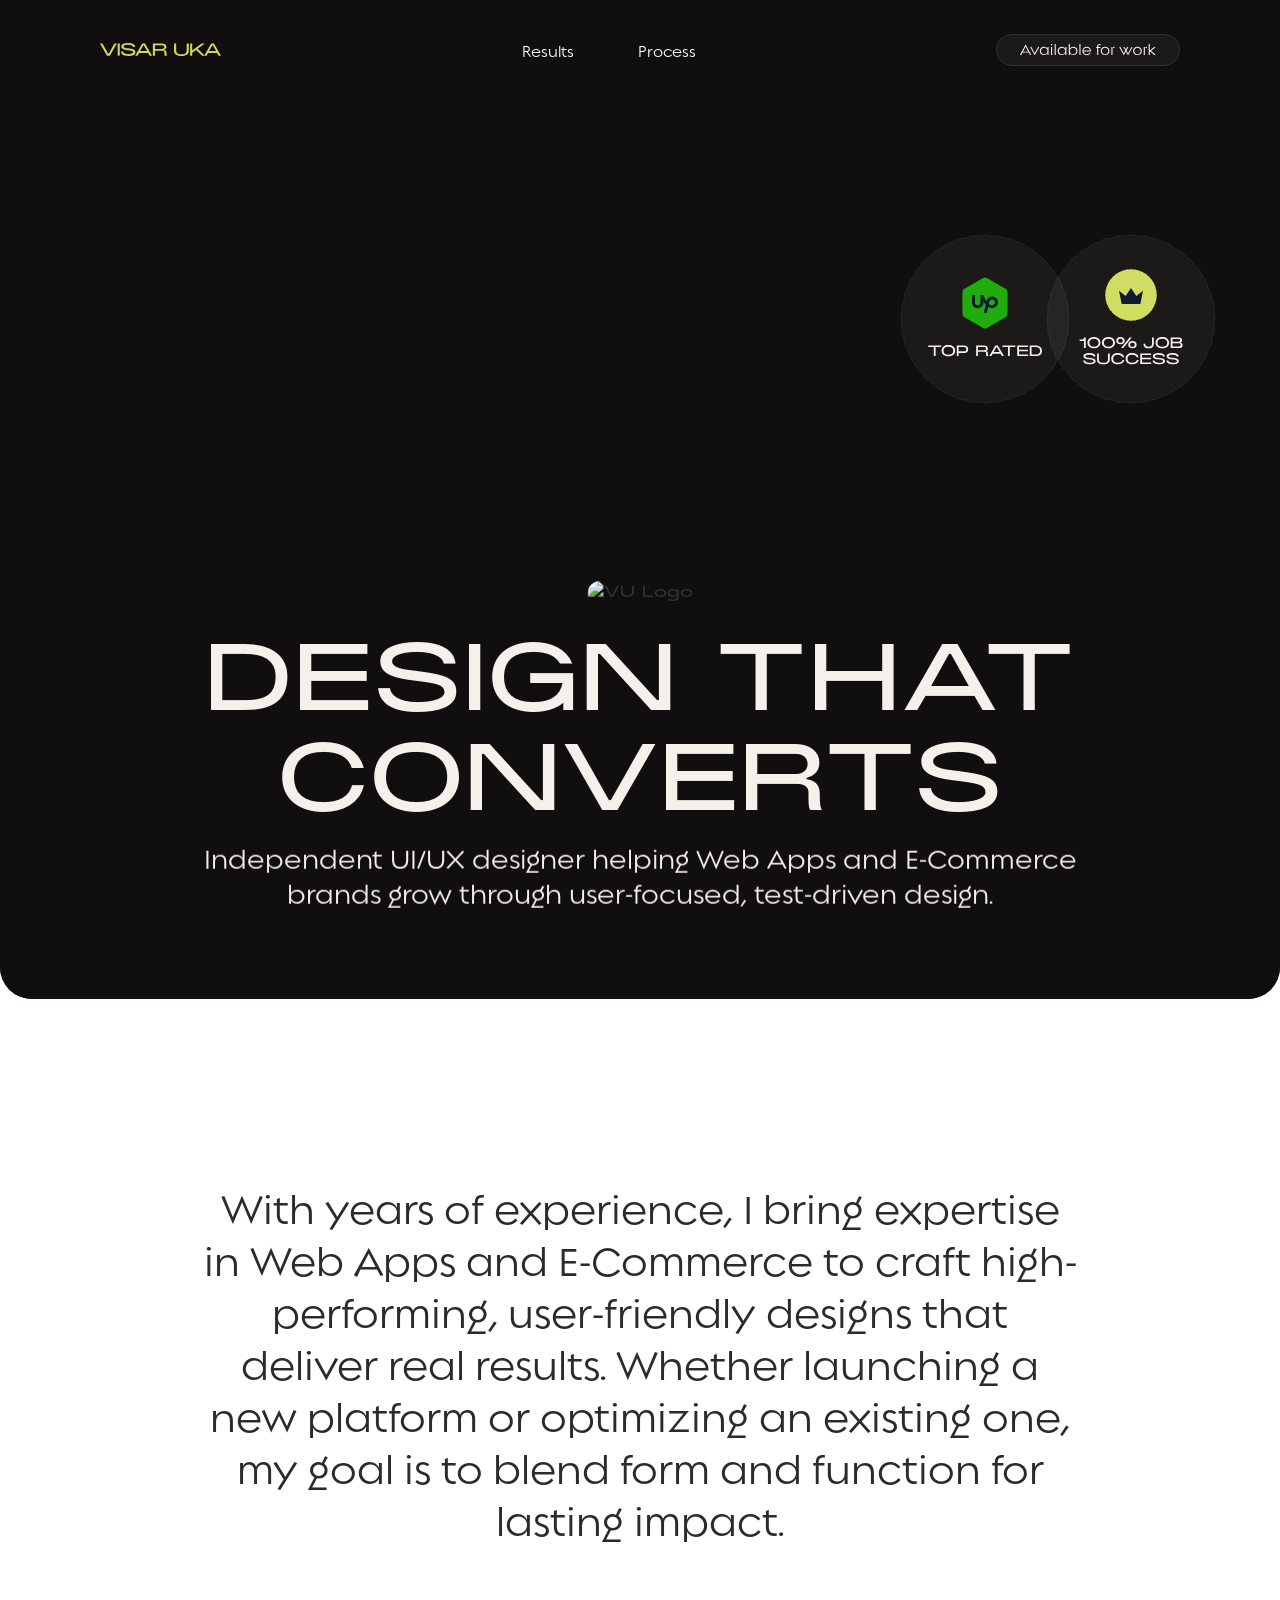
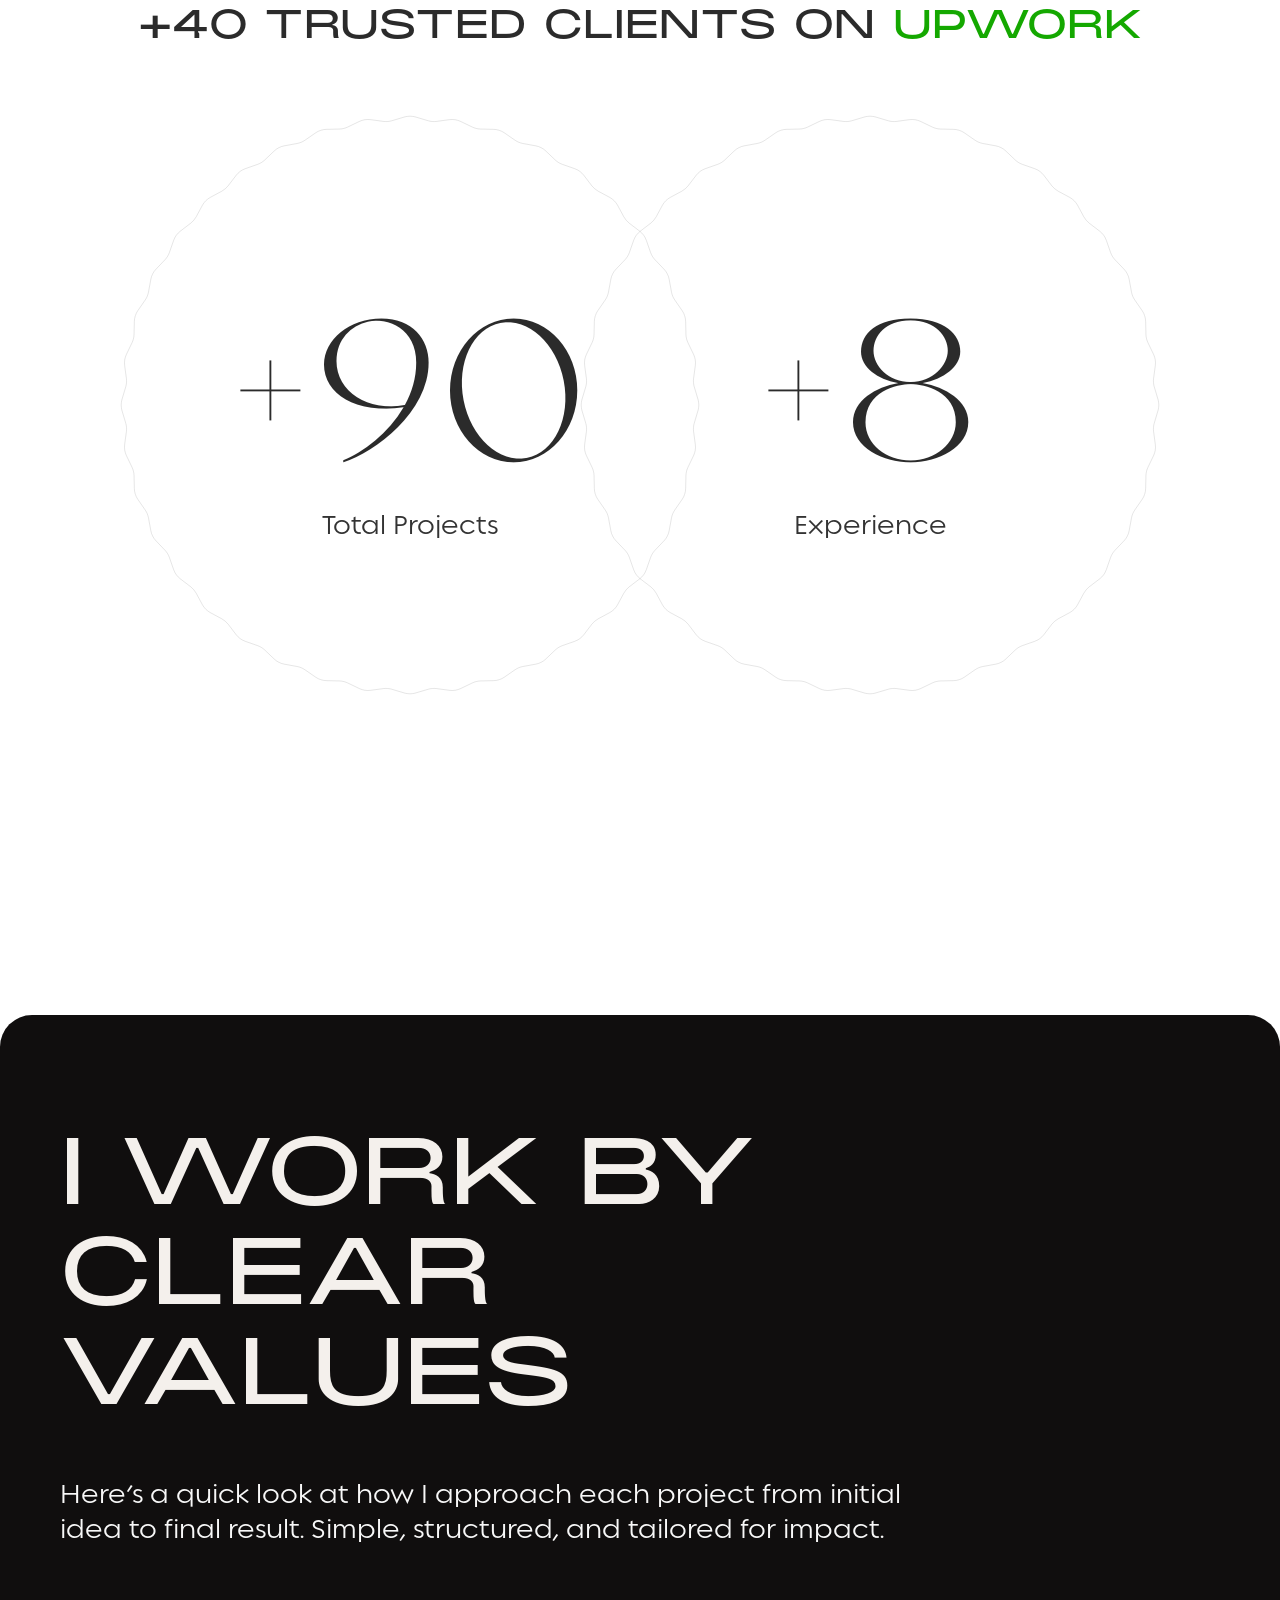
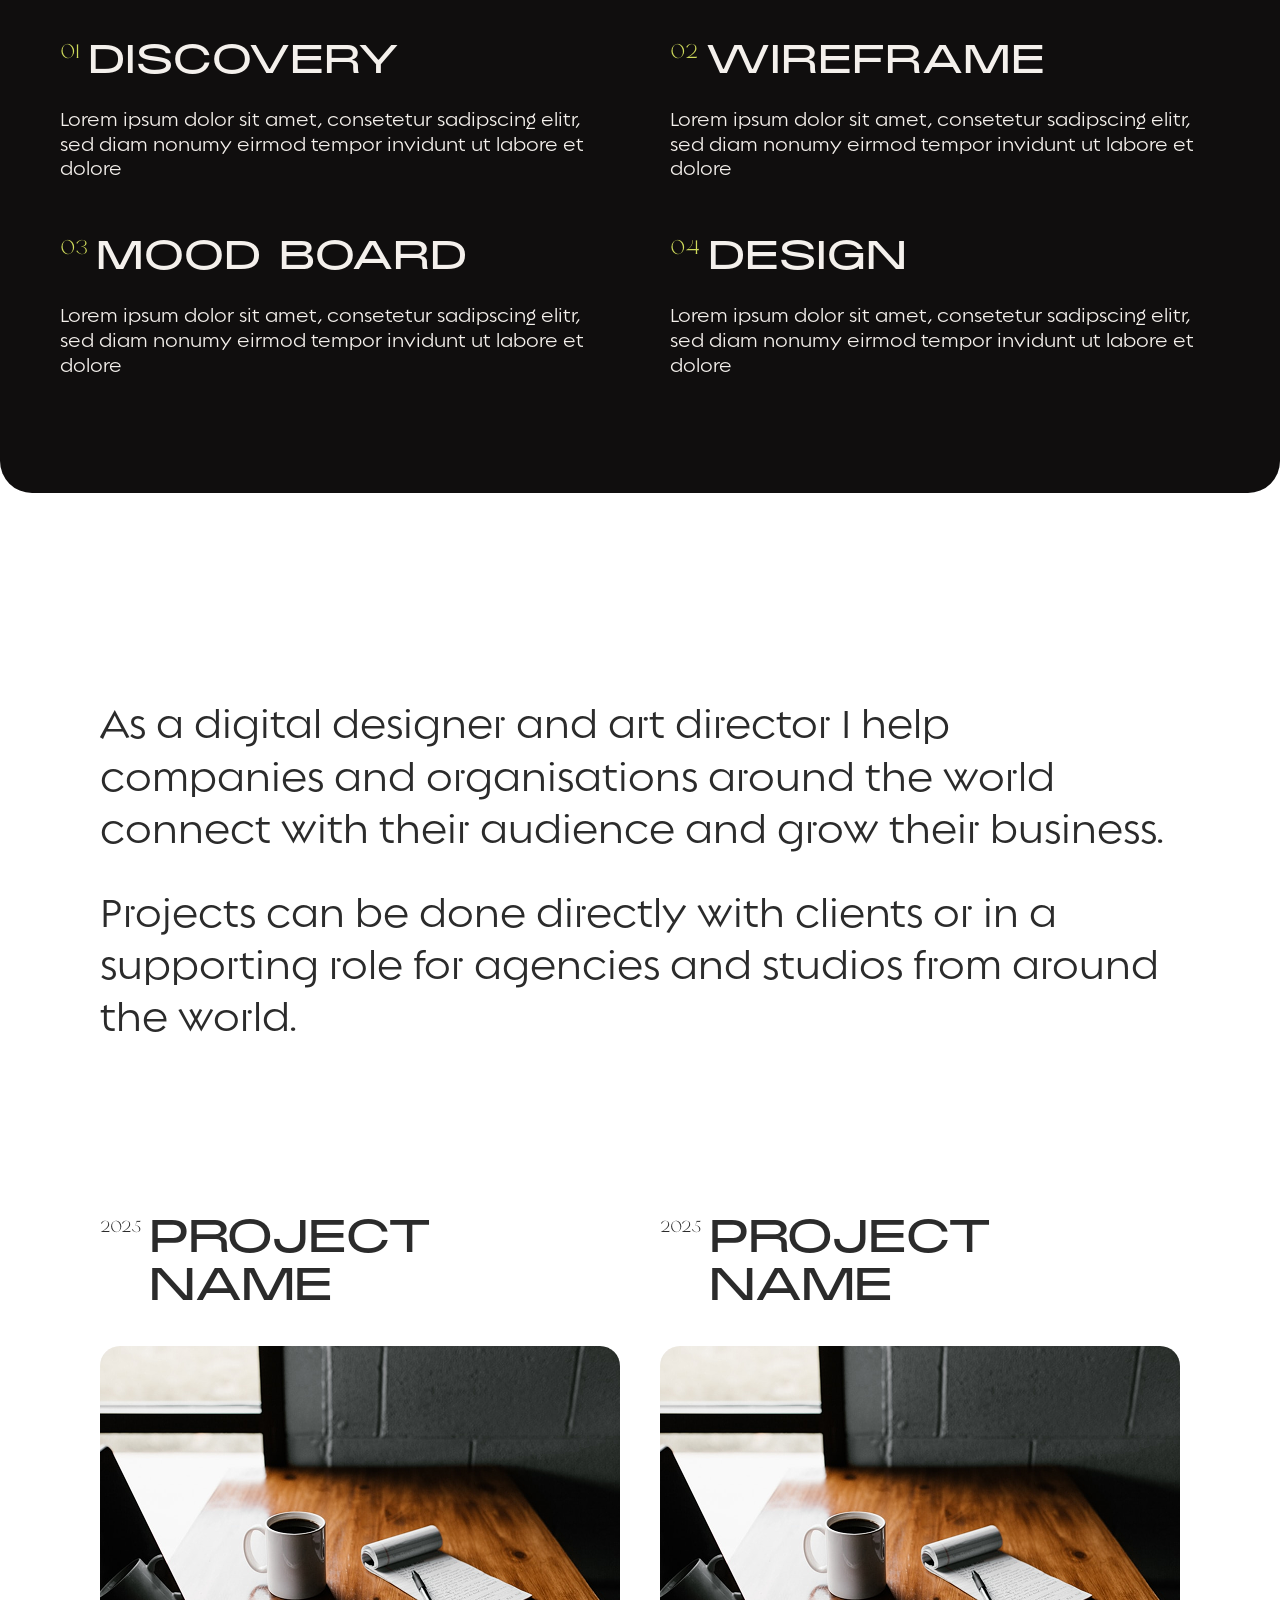
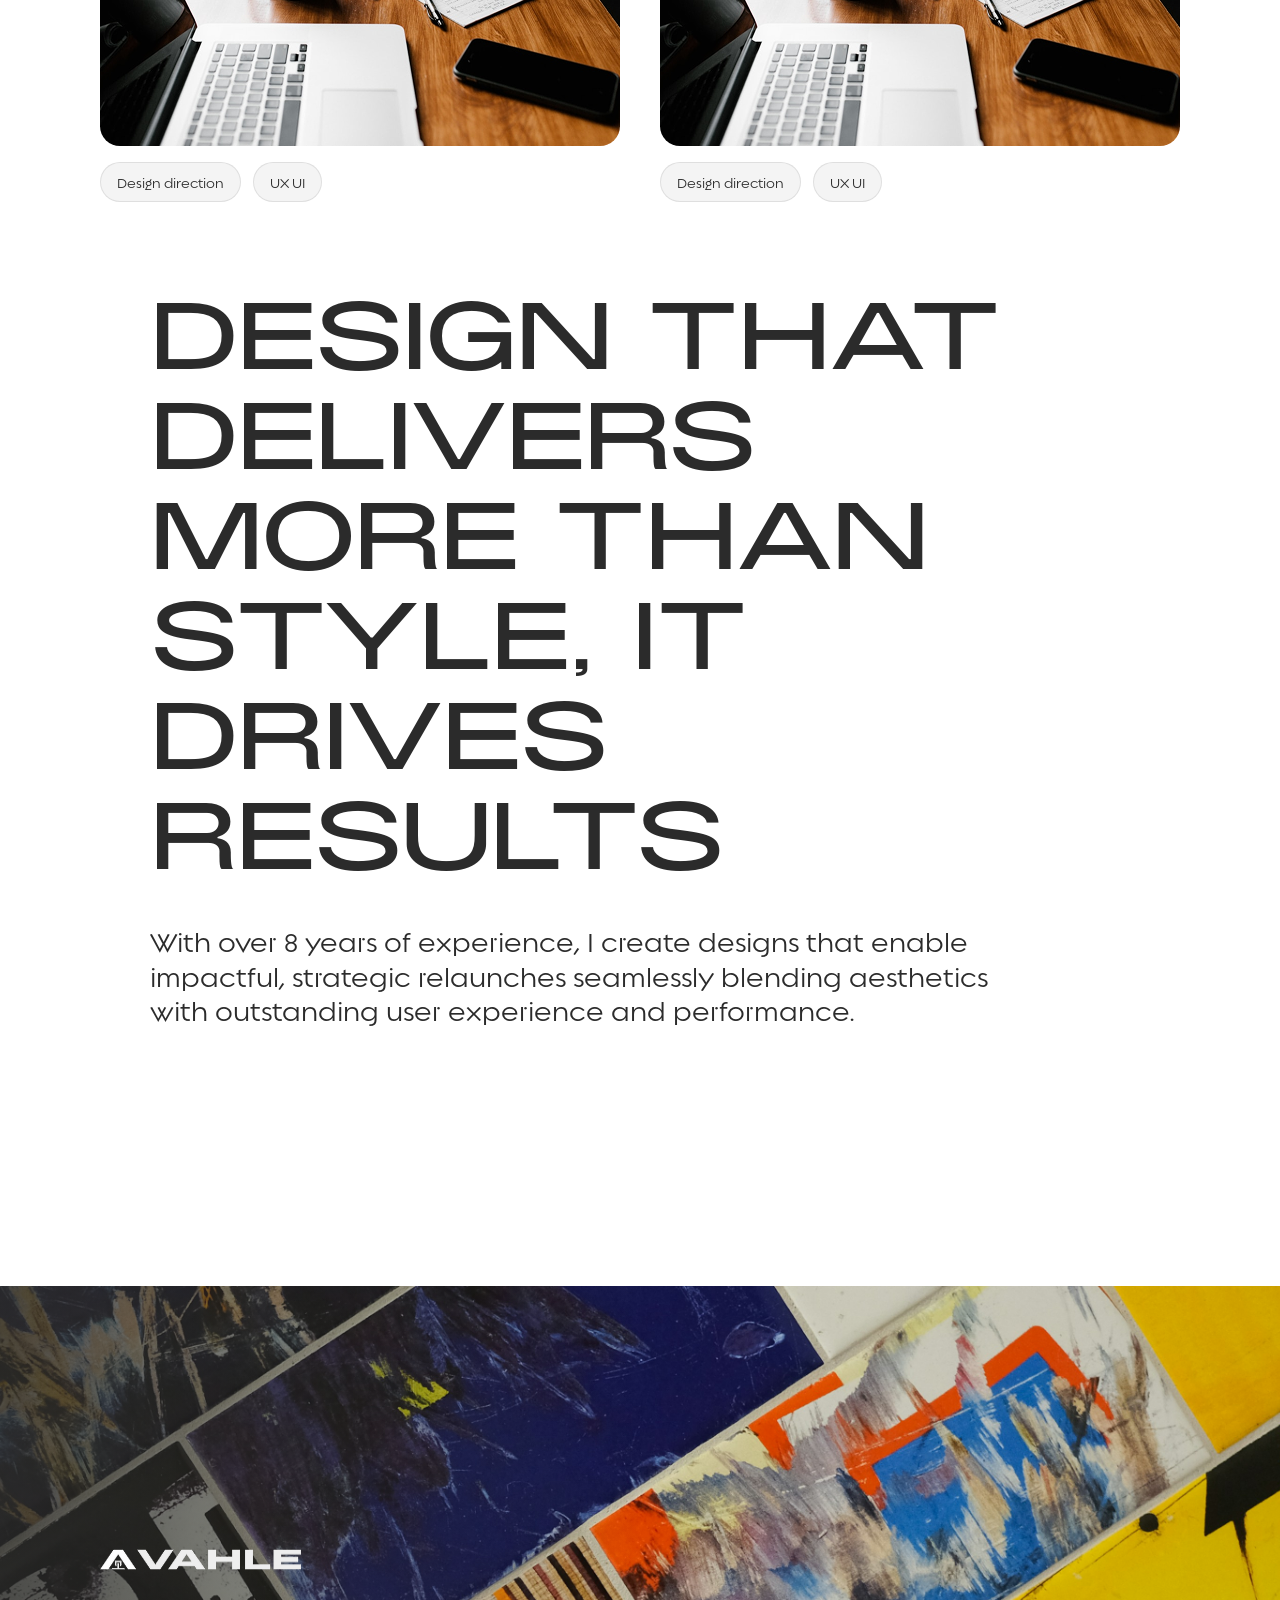
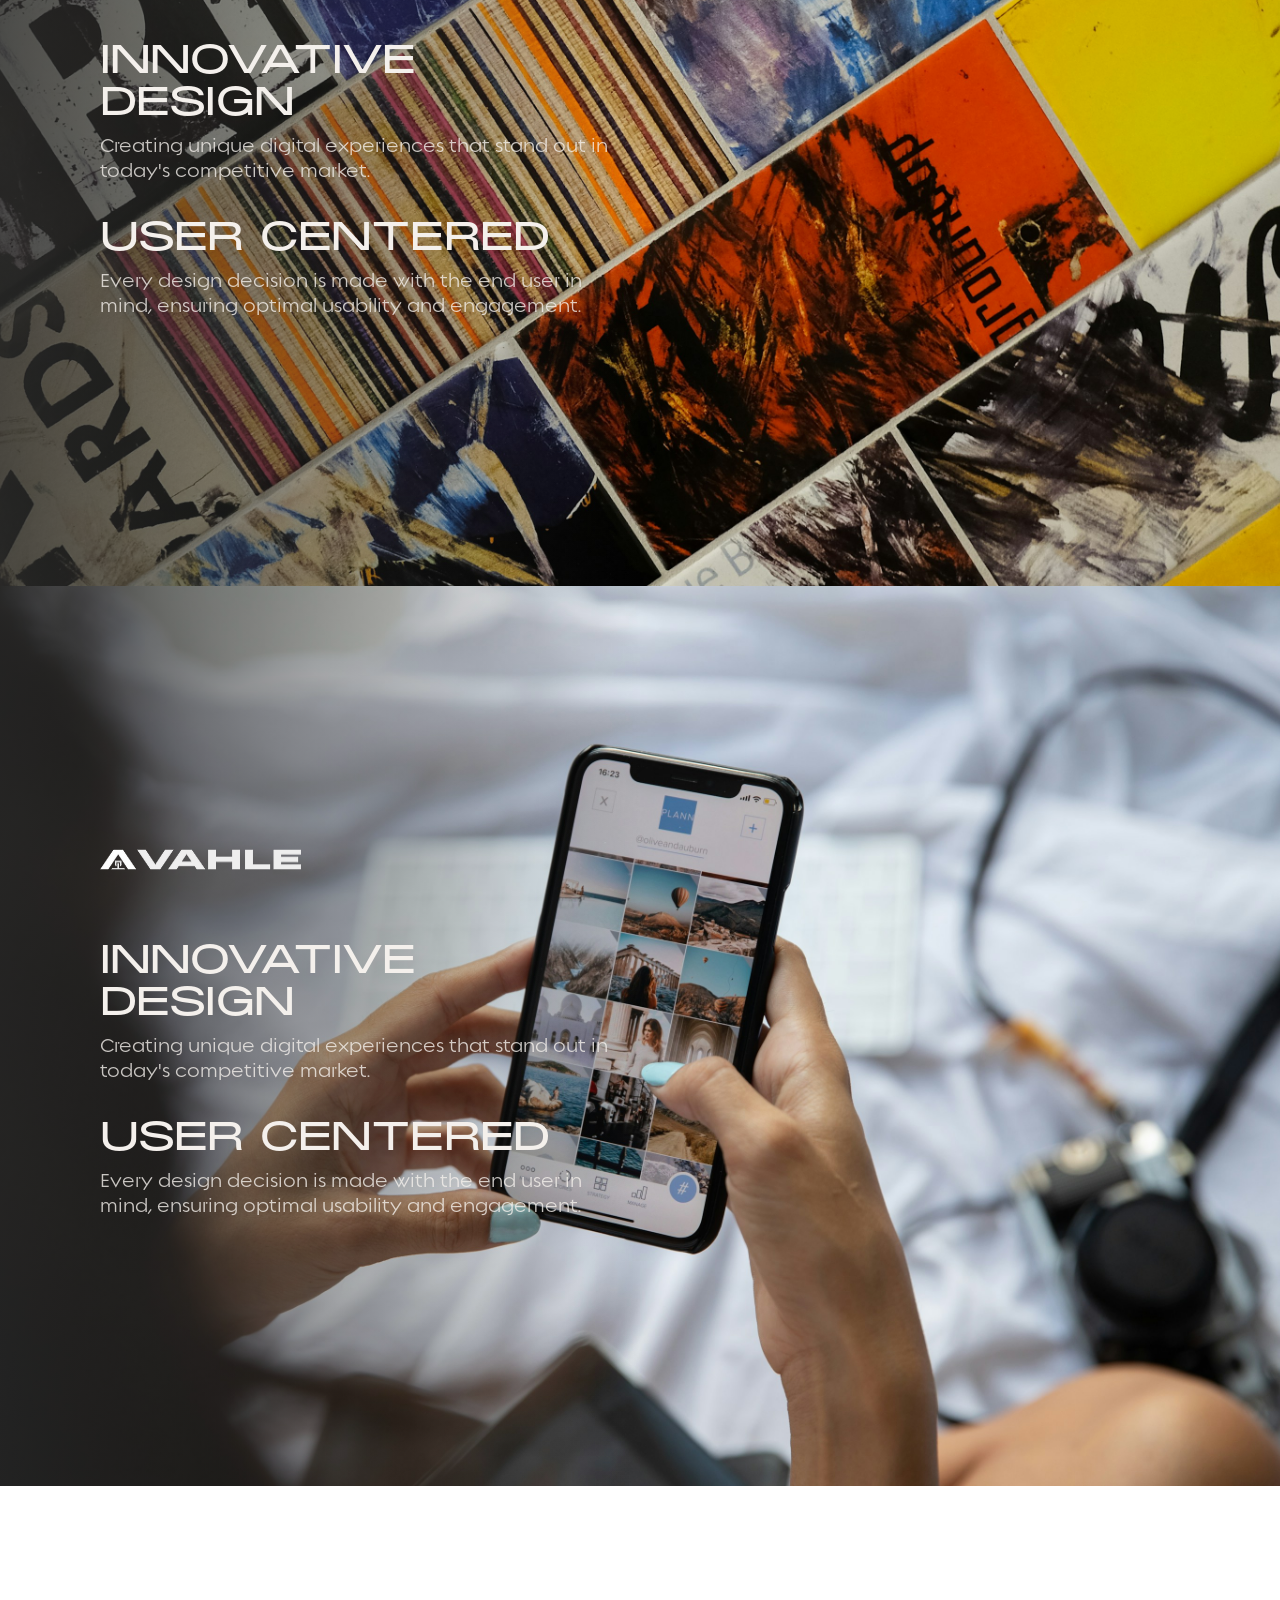
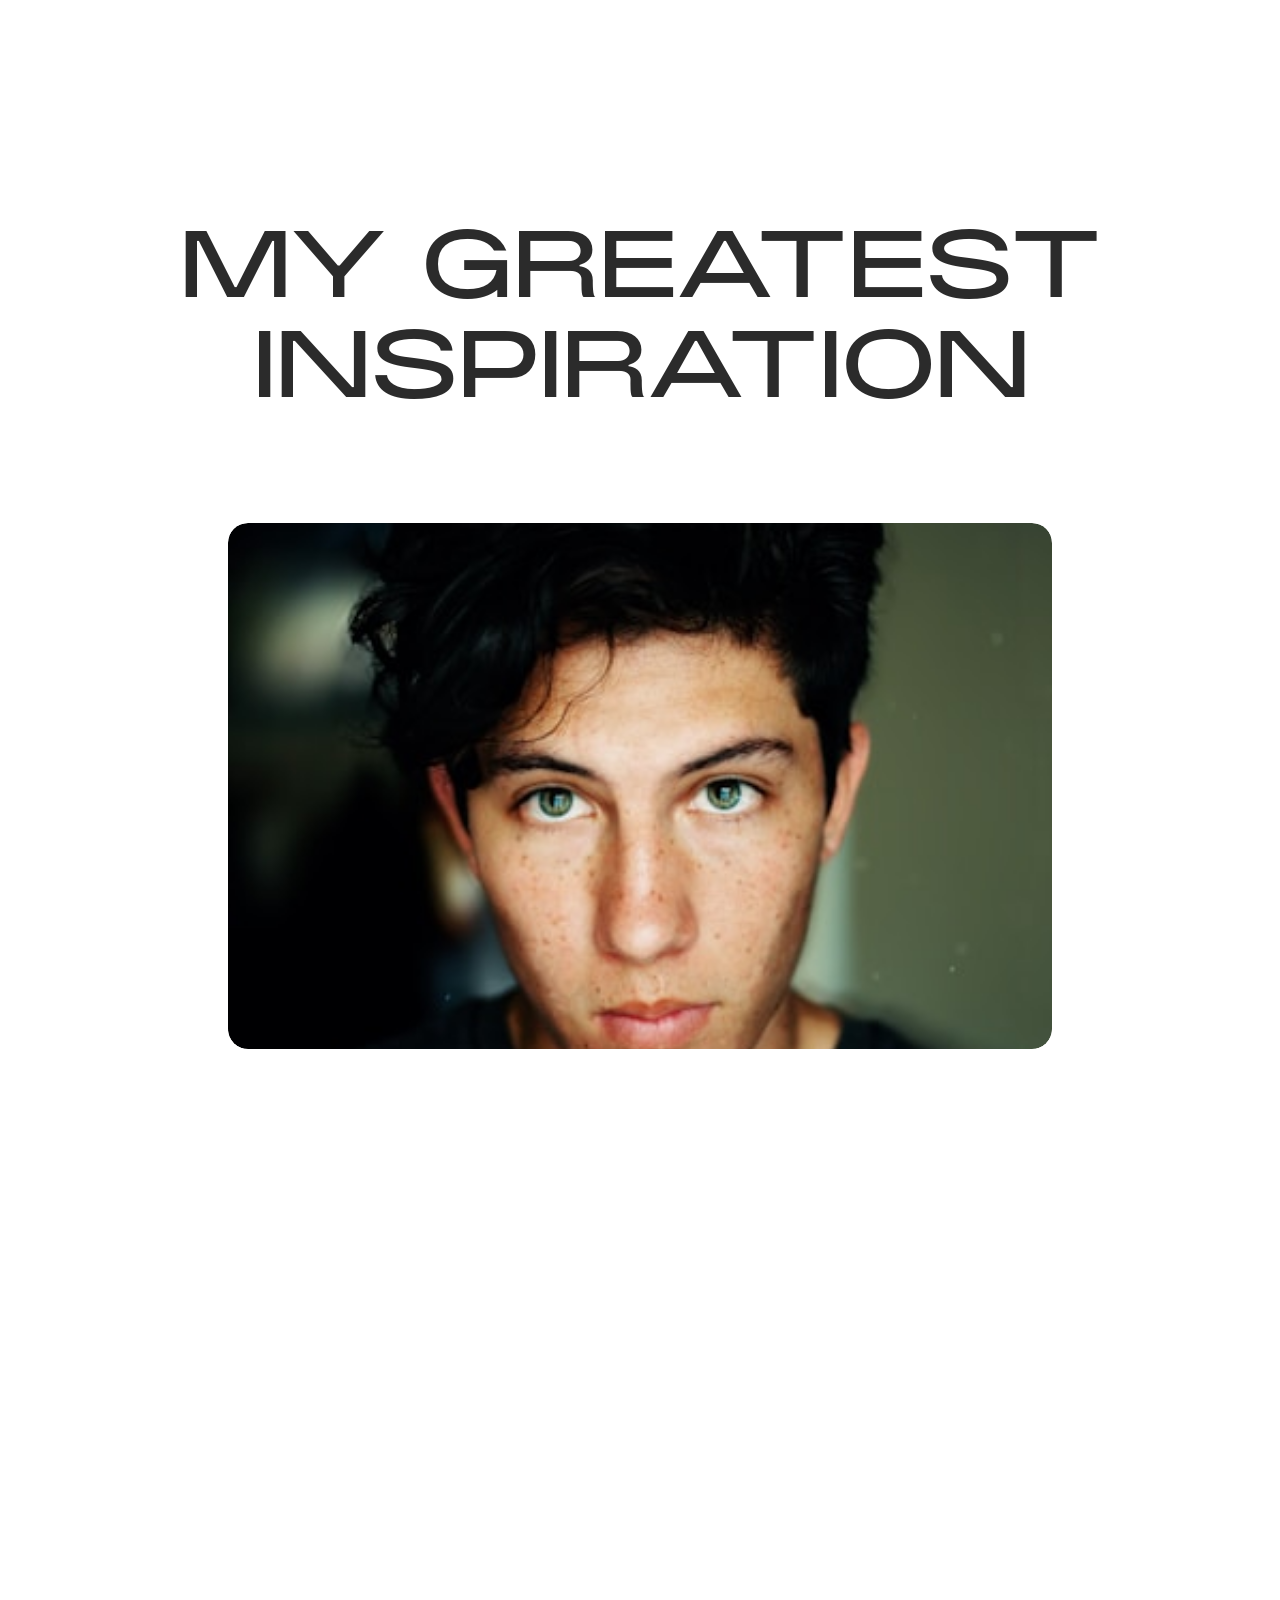
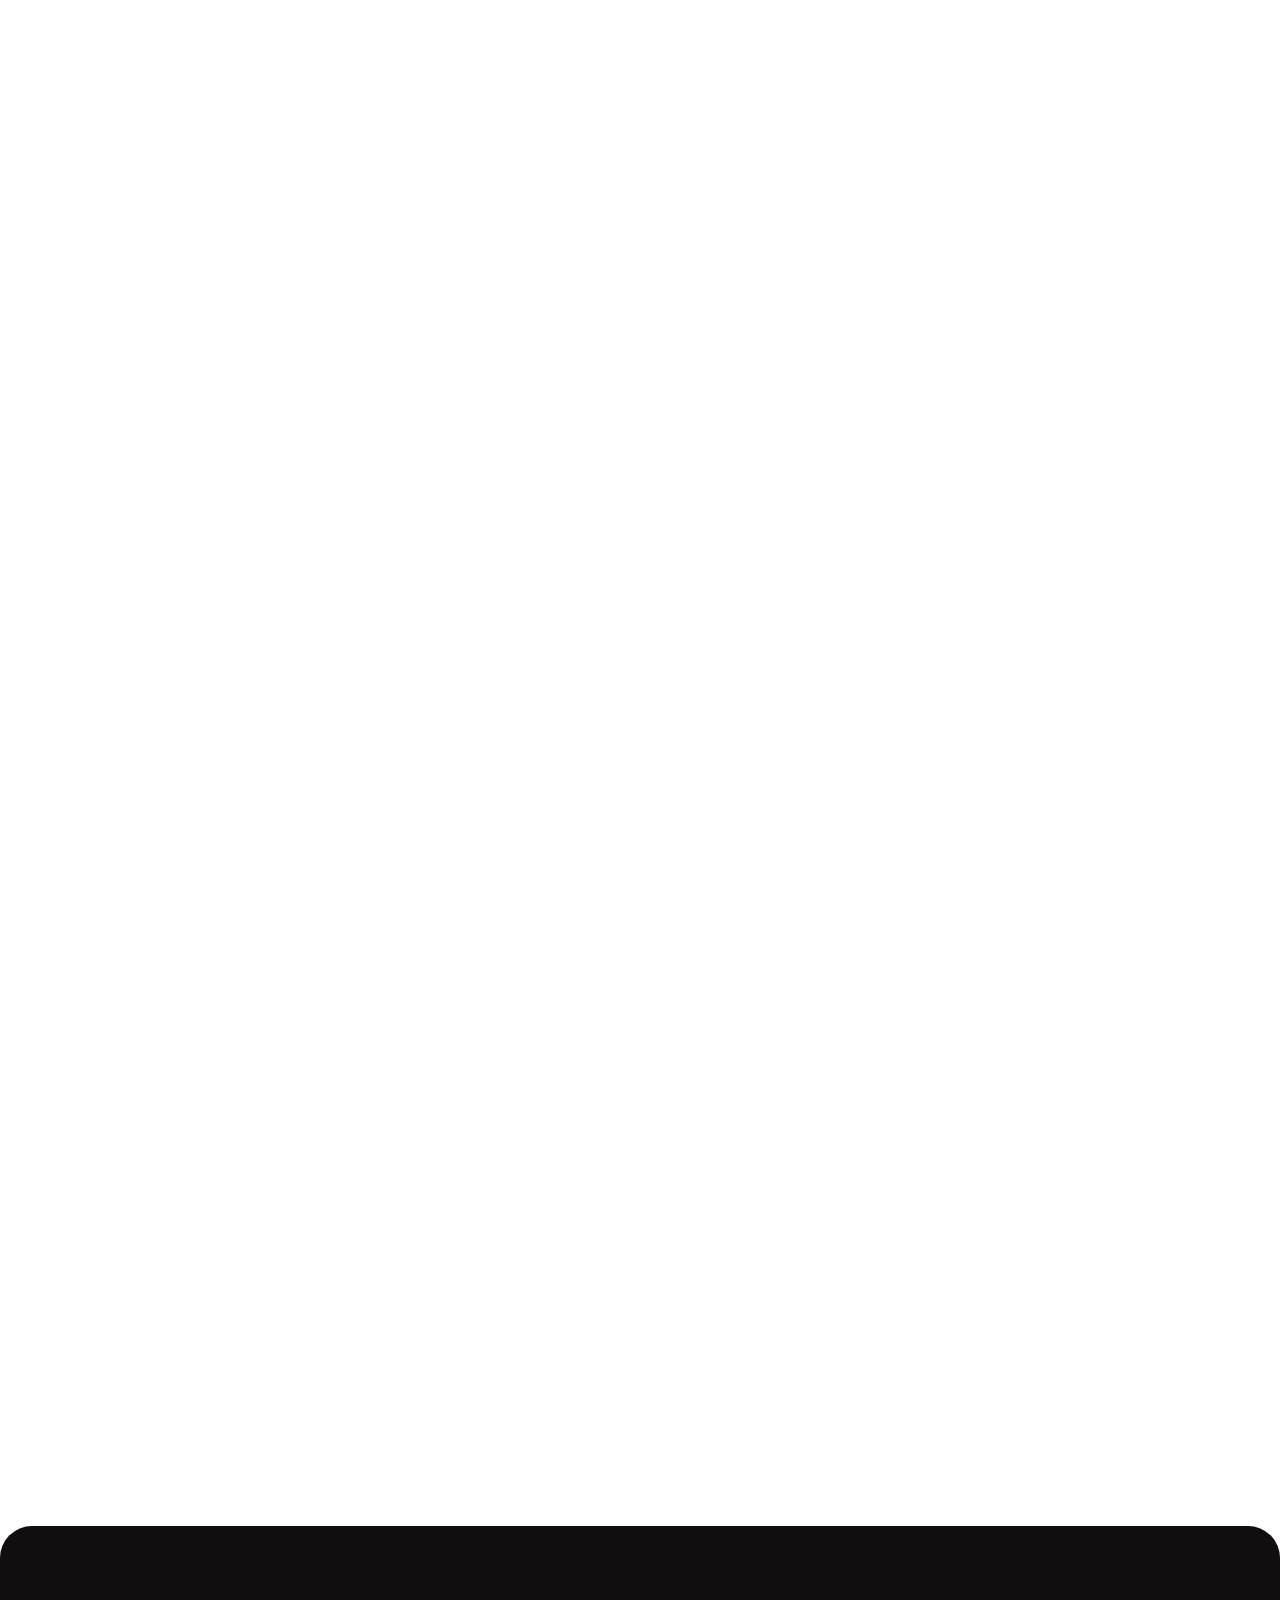
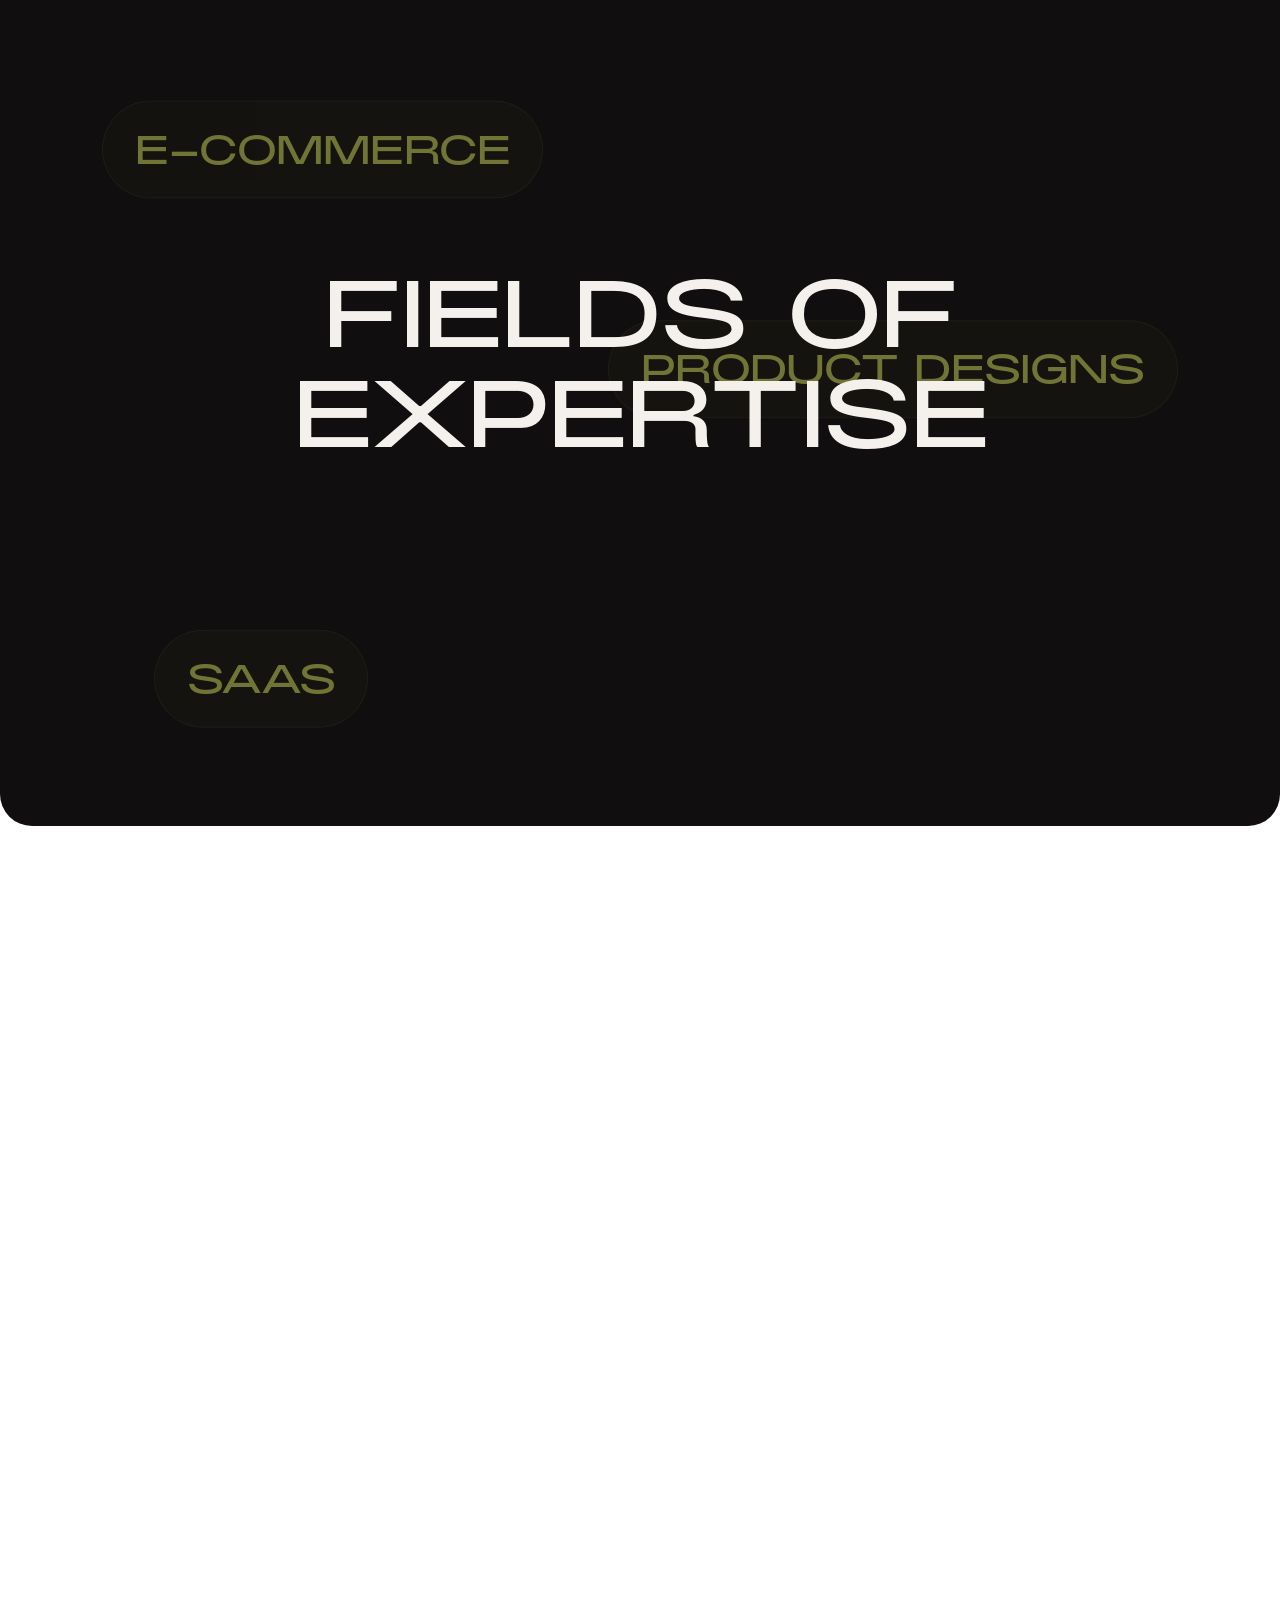
==== commit 66da0da6: "update style" ====
--- a/index.html
+++ b/index.html
@@ -212,13 +212,13 @@
     <!-- About Section -->
     <section class="about-container">
         <div>
-            <p>
+            <p class="about-text">
                 With years of experience, I bring expertise in Web Apps and E-Commerce to craft high-performing,
                 user-friendly designs that deliver real results. Whether launching a new platform or optimizing an
                 existing
                 one, my goal is to blend form and function for lasting impact.
             </p>
-            <h2>
+            <h2 class="upwork-text">
                 +40 trusted clients on <span class="upwork">Upwork</span>
             </h2>
         </div>
--- a/style.css
+++ b/style.css
@@ -489,7 +489,7 @@
     box-sizing: border-box;
 }
 
-.about-container p {
+.about-container .about-text {
     font-family: 'Regulator Nova', sans-serif;
     font-weight: 500;
     font-style: normal;
@@ -506,7 +506,7 @@
     animation-delay: 0.6s;
 }
 
-.about-container h2 {
+.about-container .upwork-text {
     font-family: 'Alias', sans-serif;
     font-weight: 400;
     font-style: expanded;
@@ -744,11 +744,11 @@
         padding: 0 60px;
     }
 
-    .about-container p {
+    .about-container .about-text {
         font-size: 36px;
     }
 
-    .about-container h2 {
+    .about-container .upwork-text {
         font-size: 36px;
         padding: 40px 0;
     }
@@ -762,10 +762,14 @@
         font-size: 120px;
     }
 
-    .about-container h2 span {
+    .about-container h2 span ,.about-container-stats-item   h2  {
         font-size: 36px;
     }
-
+    .about-container-stats-item p {
+        width: 100%;
+        height: 100%;
+        font-size: 16px !important;
+    }
 }
 
 @media (max-width: 768px) {
@@ -774,13 +778,13 @@
         padding: 0 30px;
     }
 
-    .about-container p {
+    .about-container .about-text {
         font-size: 28px;
         line-height: 135%;
         text-align: center;
     }
 
-    .about-container h2 {
+    .about-container .upwork-text {
         font-size: 28px;
         padding: 30px 0;
         text-align: center;
@@ -809,12 +813,6 @@
 
     .about-container-stats div span {
         font-size: 70px;
-    }
-
-    .about-container-stats-item p {
-        width: 100%;
-        height: 100%;
-        font-size: 24px !important;
     }
 }
 
@@ -824,12 +822,12 @@
         padding: 0 20px;
     }
 
-    .about-container p {
+    .about-container .about-text {
         font-size: 22px;
         line-height: 140%
     }
 
-    .about-container h2 {
+    .about-container .upwork-text {
         font-size: 24px;
         padding: 25px 0;
     }
@@ -838,28 +836,11 @@
         font-size: 24px;
     }
 
-    .about-container-stats {
+    .about-container-stats-item {
         margin-top: 30px;
         transform: scale(0.8);
     }
 
-    .about-container-stats div:first-child {
-        left: -20px;
-    }
-
-    .about-container-stats div:last-child {
-        right: -20px;
-    }
-
-    .about-container-stats div span {
-        font-size: 65px;
-    }
-
-    .about-container-stats-item p {
-        width: 100%;
-        height: 100%;
-        font-size: 18px !important;
-    }
 }
 
 /* Work Container and Project Cards */
@@ -1989,10 +1970,6 @@
         gap: 100px;
     }
 
-    .experience-container {
-        padding: 0px 40px;
-    }
-
     .experience-title {
         font-size: 80px;
         z-index: 20;
@@ -2017,7 +1994,6 @@
 
     .experience-container {
         flex-direction: column;
-        padding: 0px 20px;
     }
 
     .experience-title {
@@ -3336,11 +3312,11 @@
         font-size: 16px;
     }
 
-    .about-container p {
+    .about-container .about-text {
         font-size: 20px;
     }
 
-    .about-container h2 {
+    .about-container .upwork-text {
         font-size: 22px;
     }
 
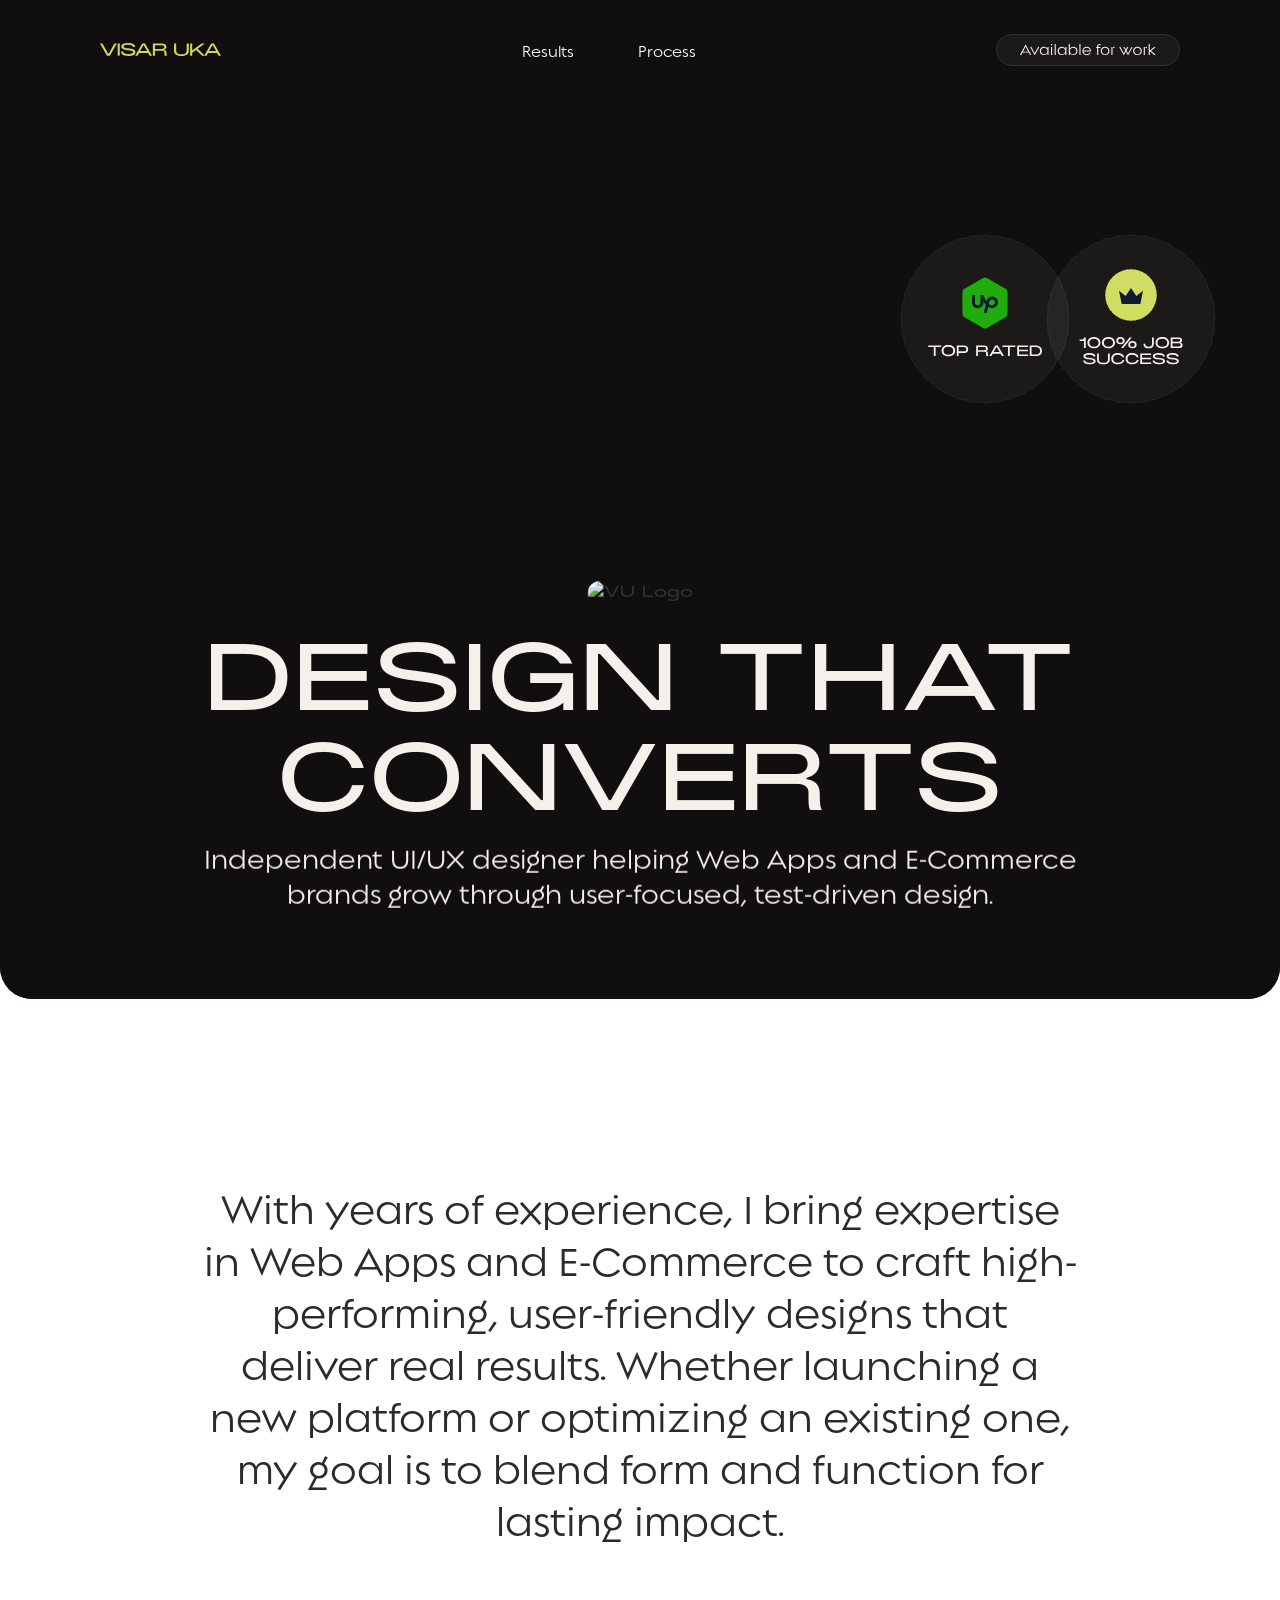
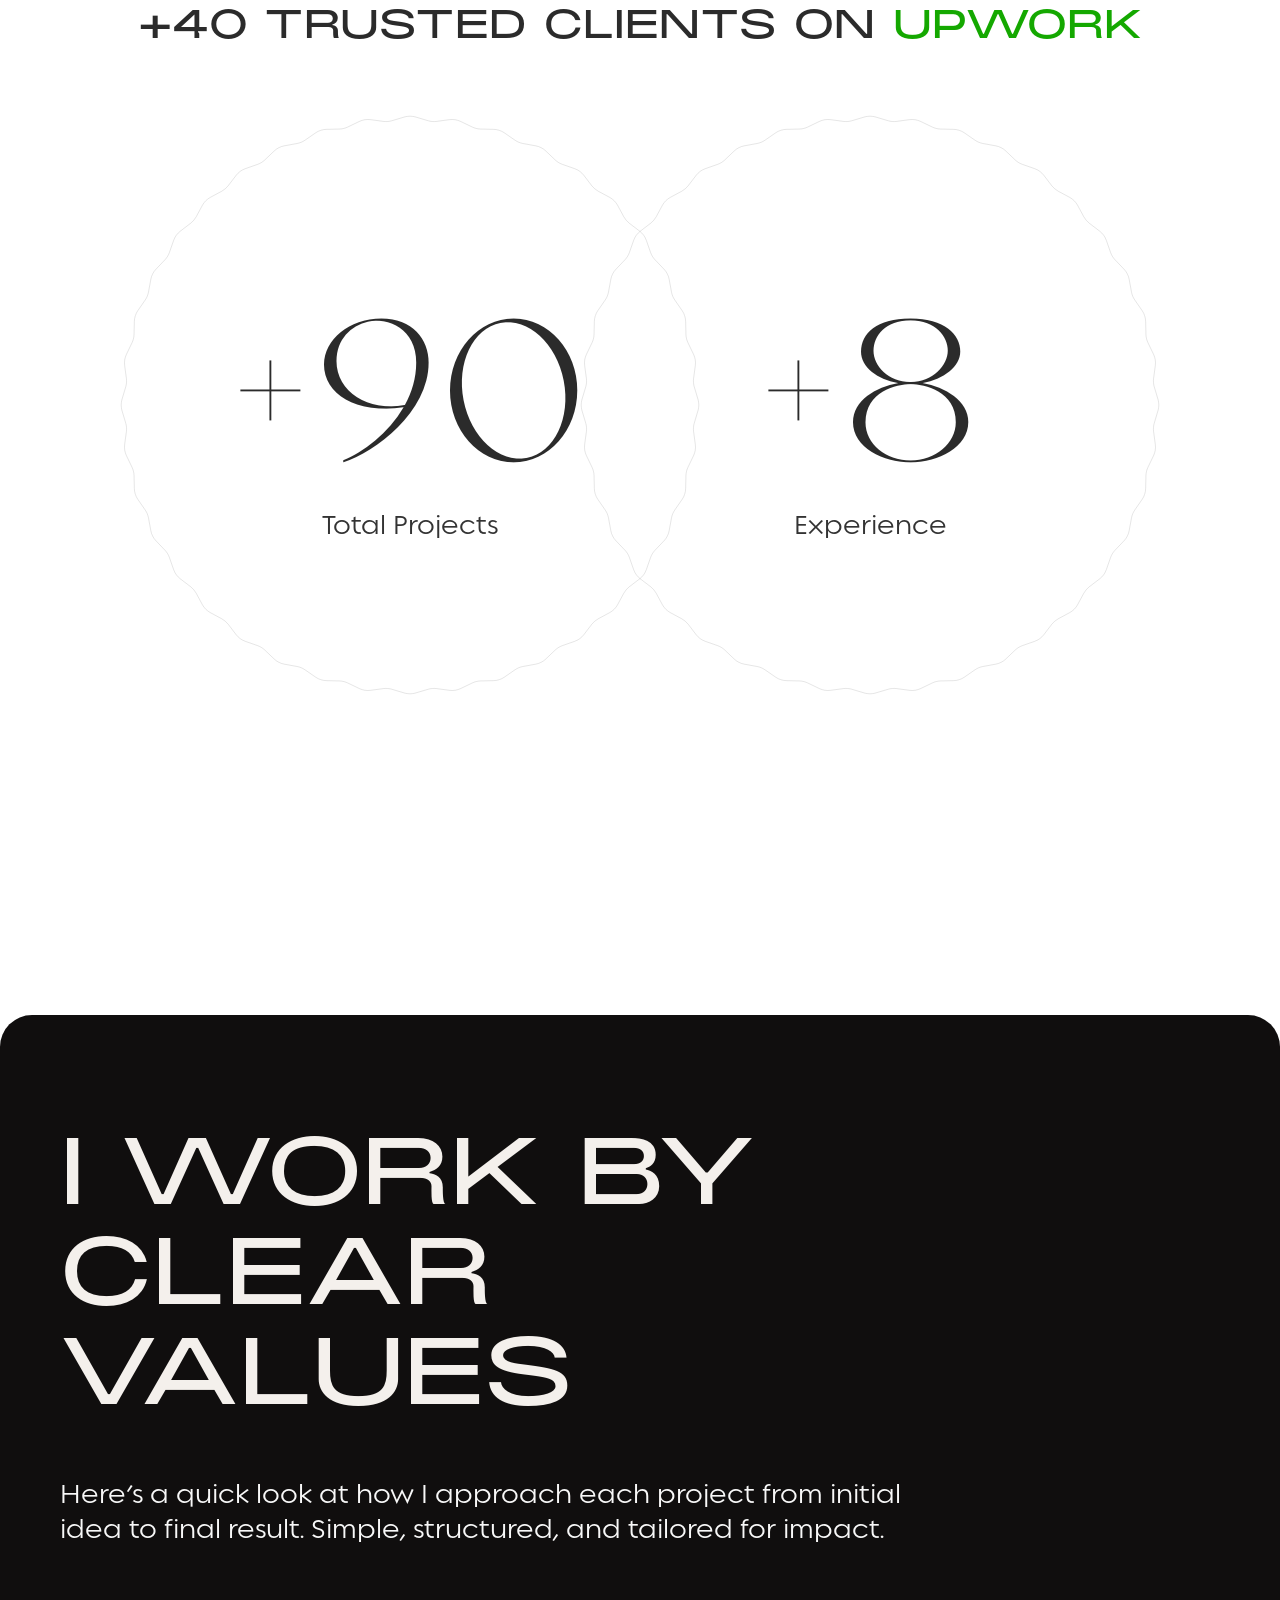
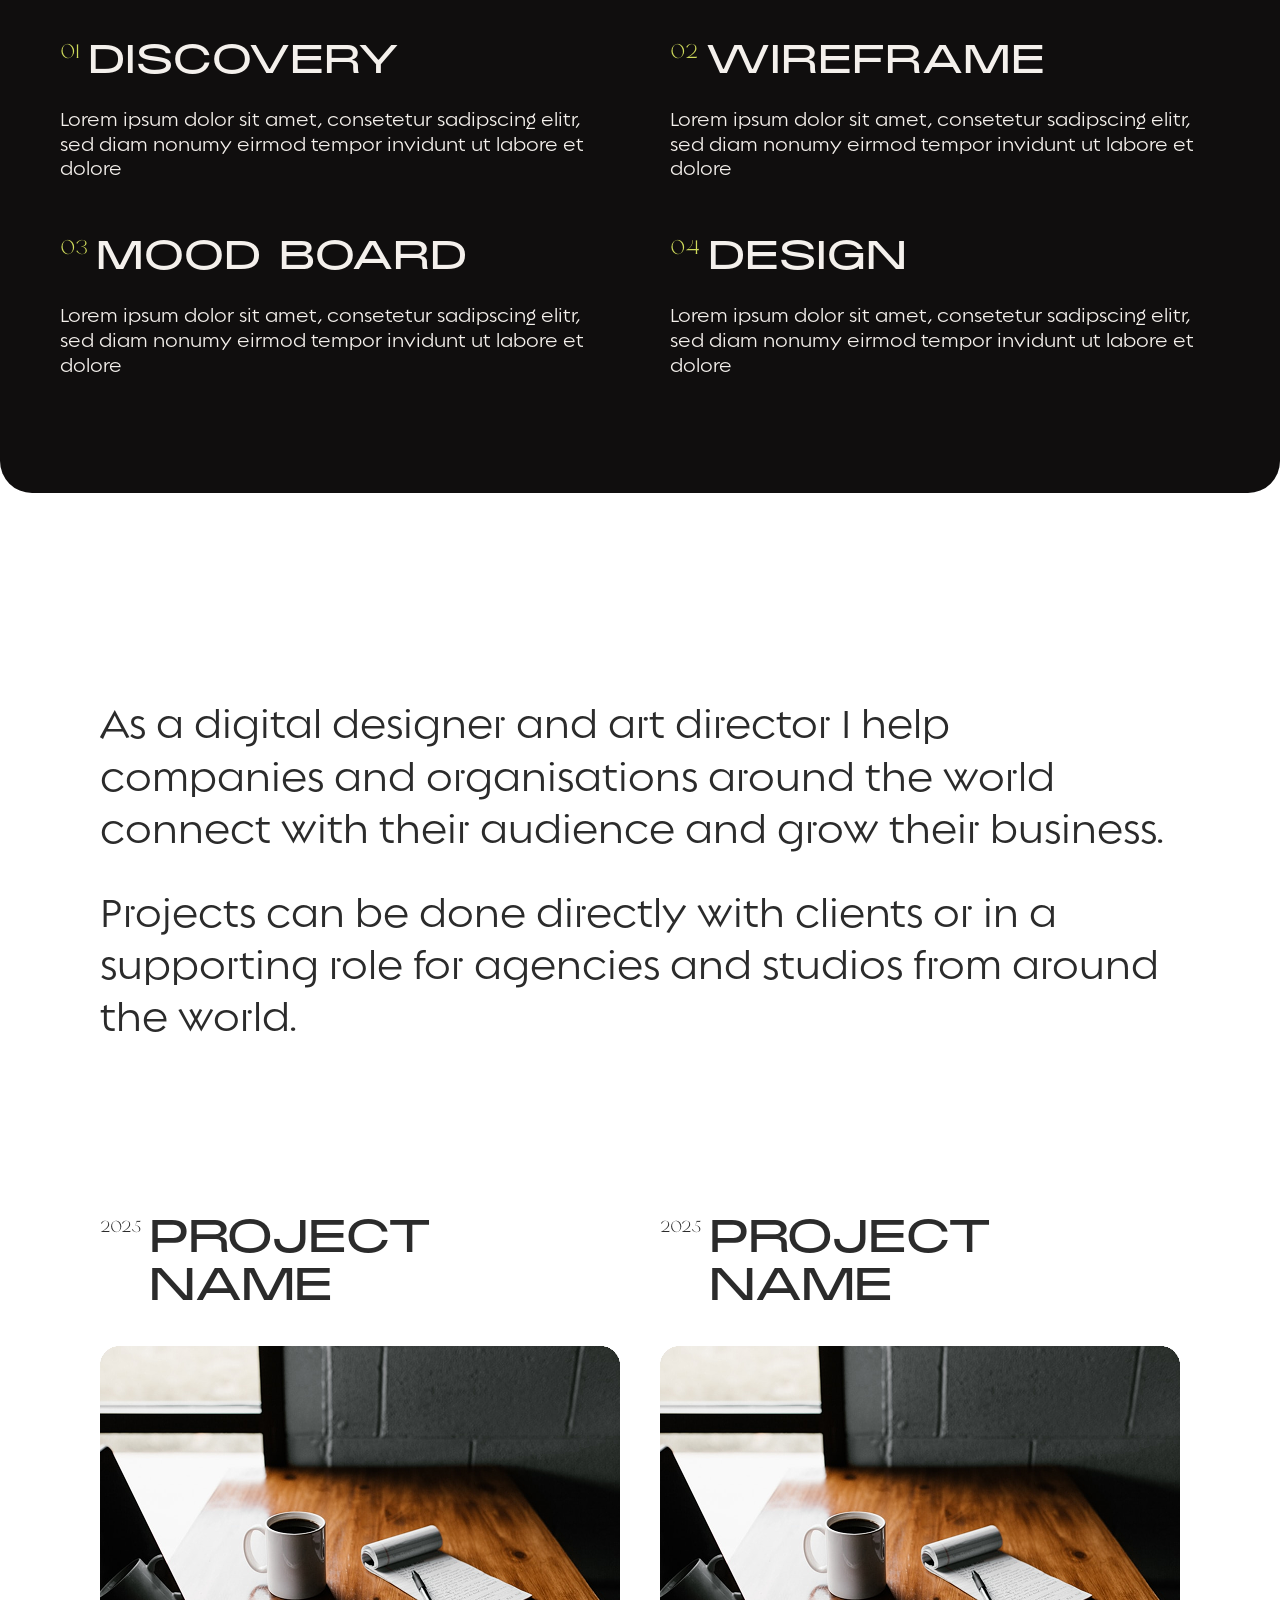
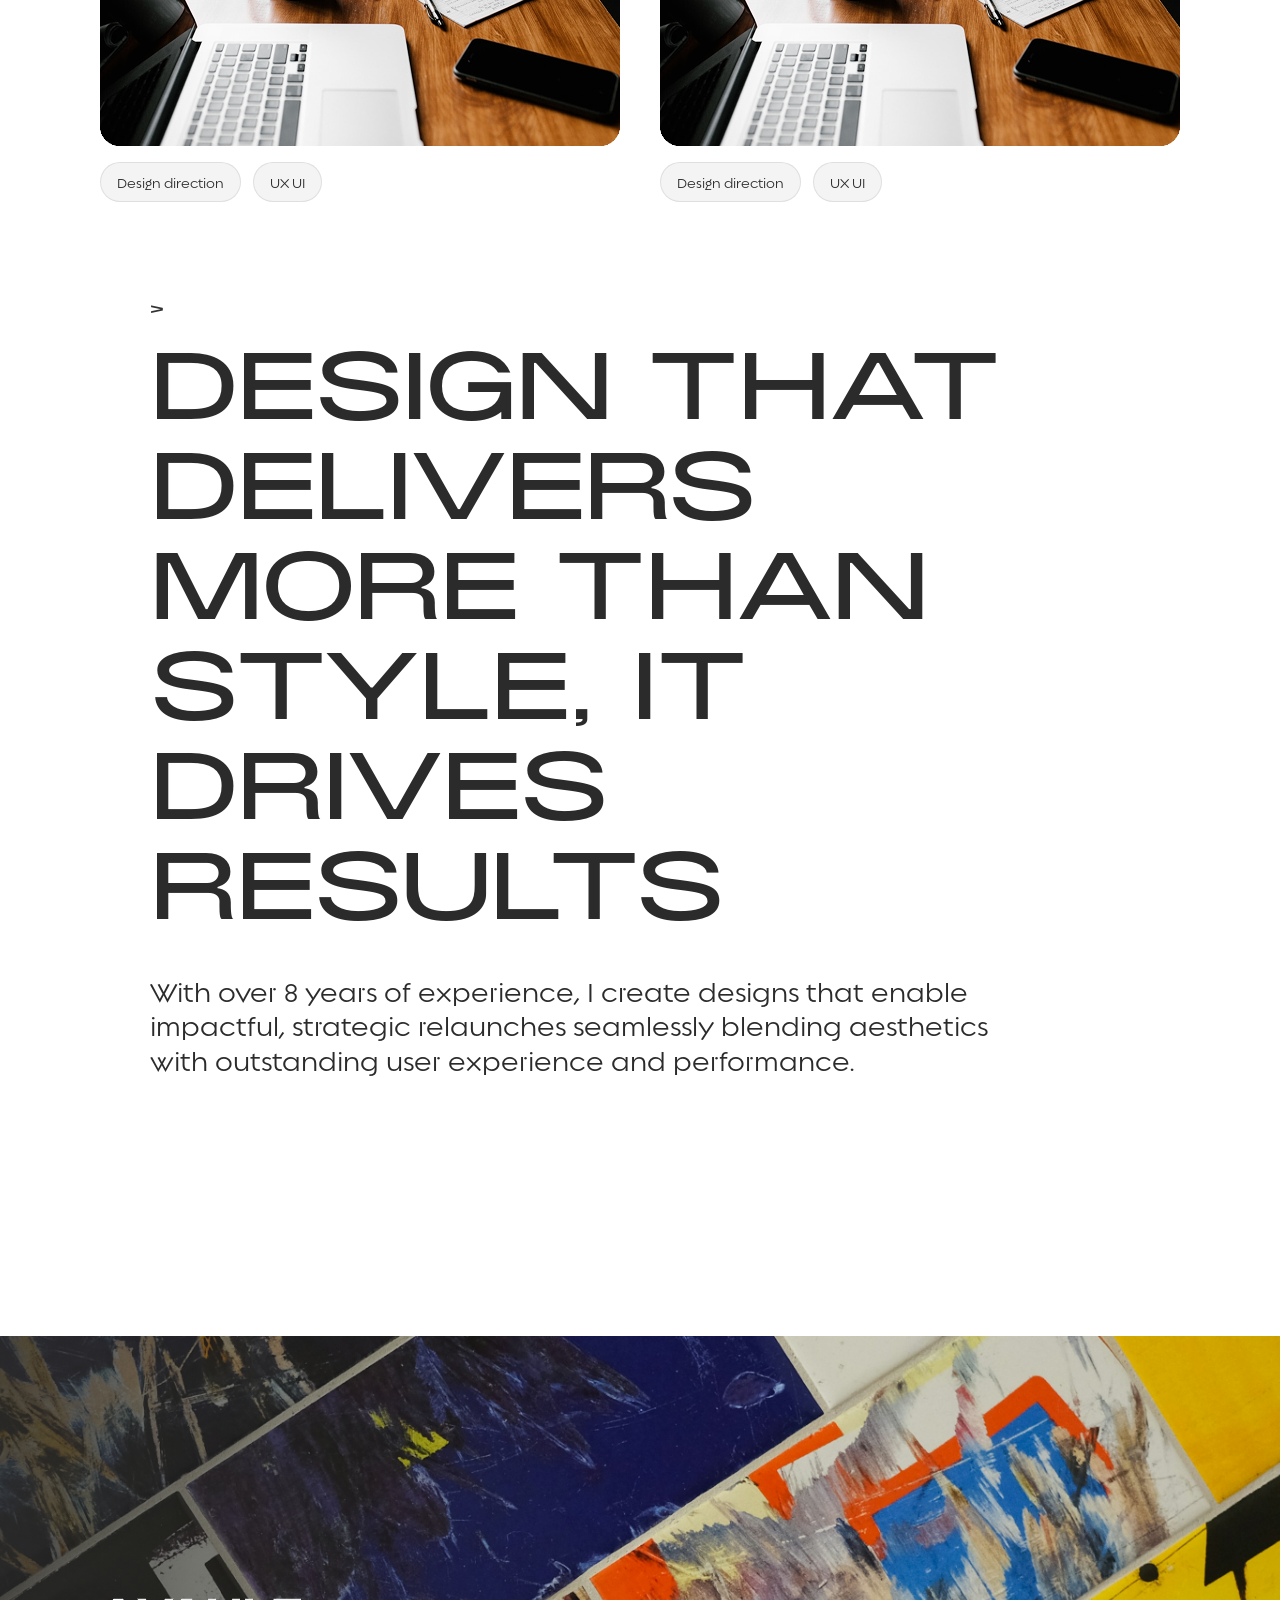
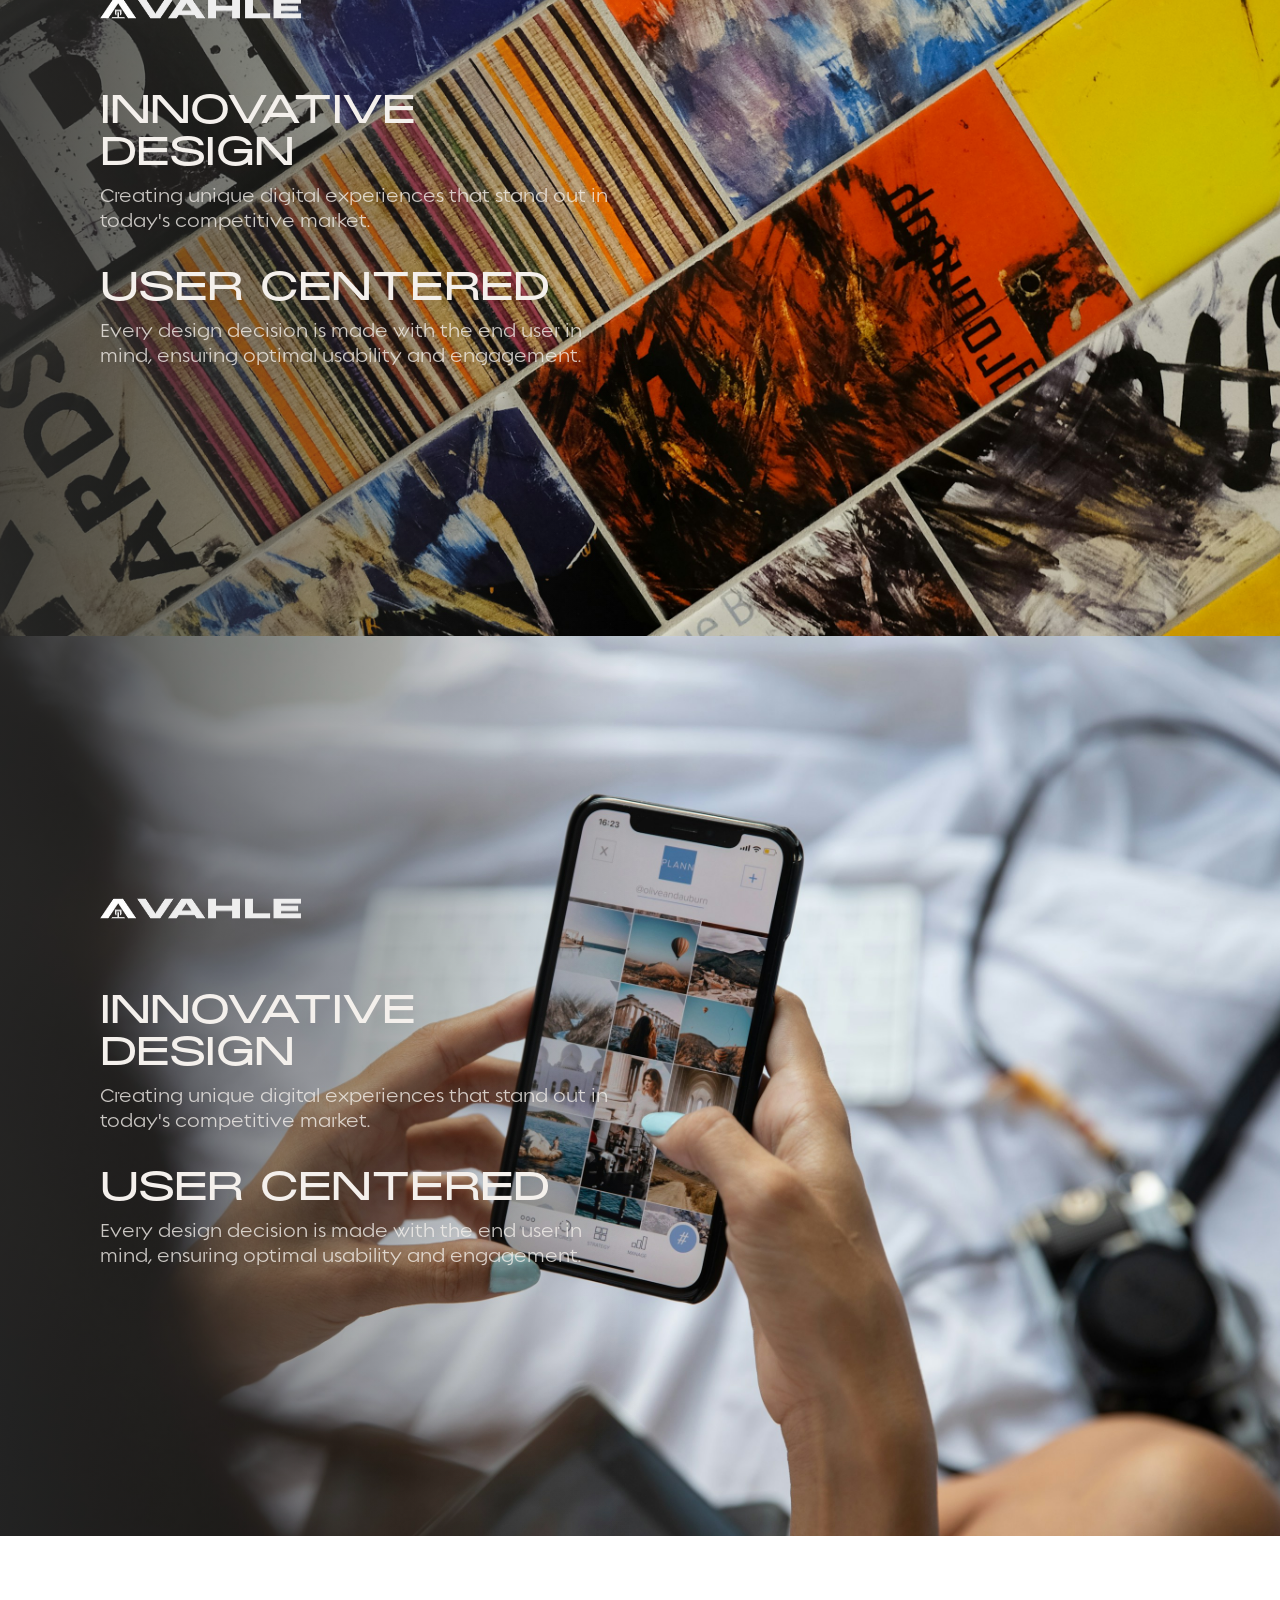
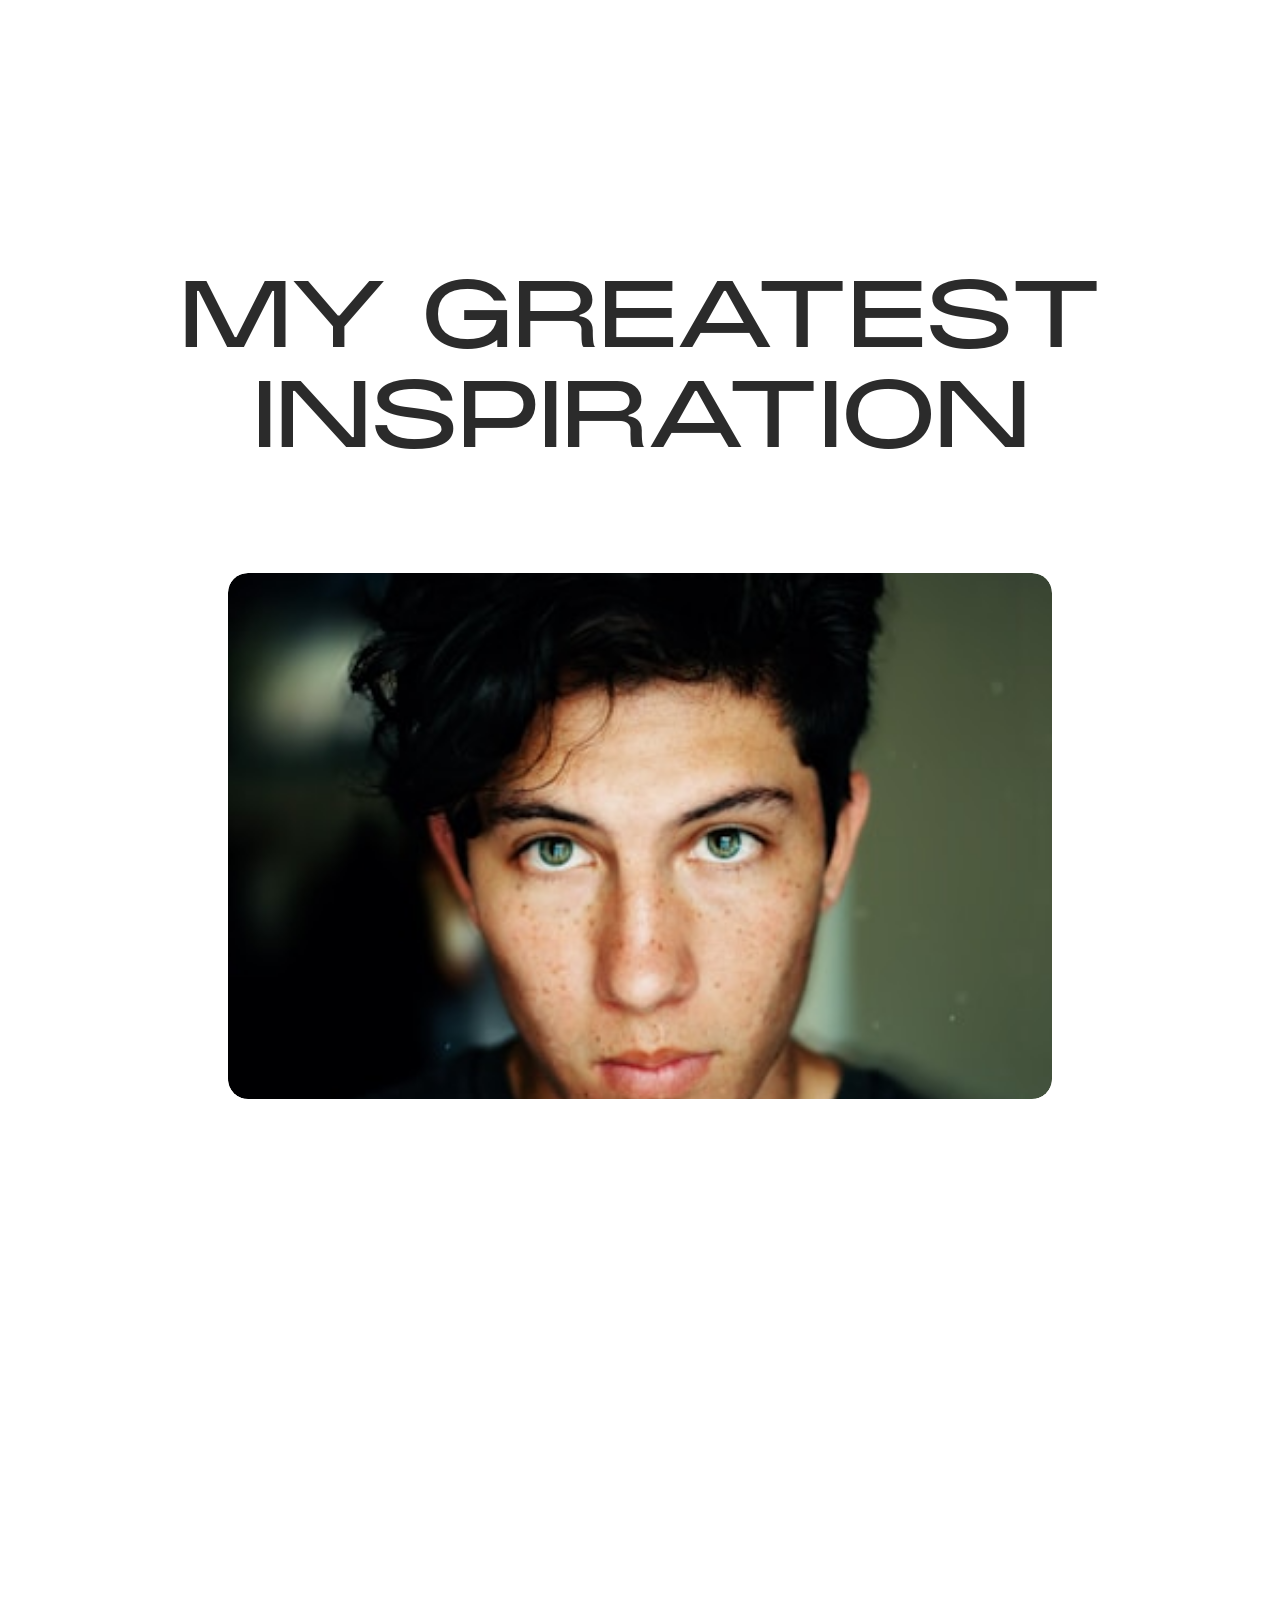
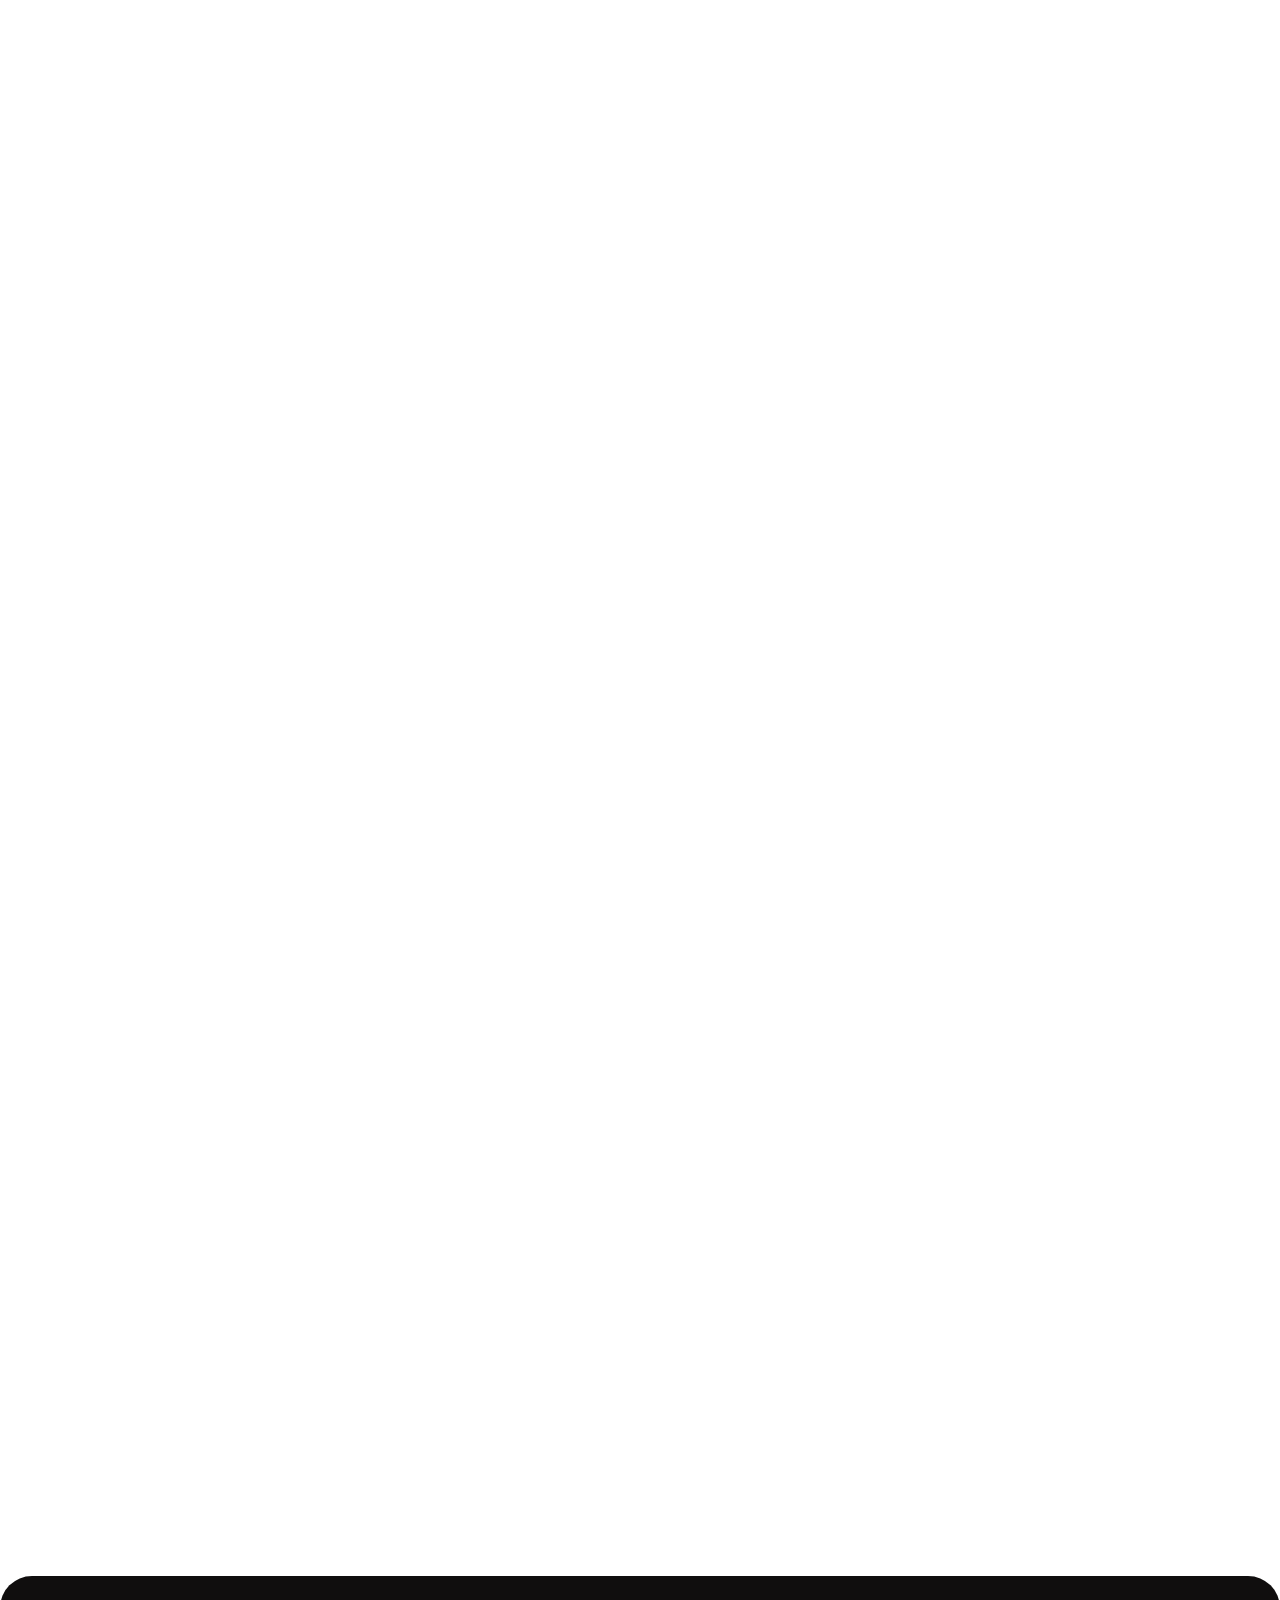
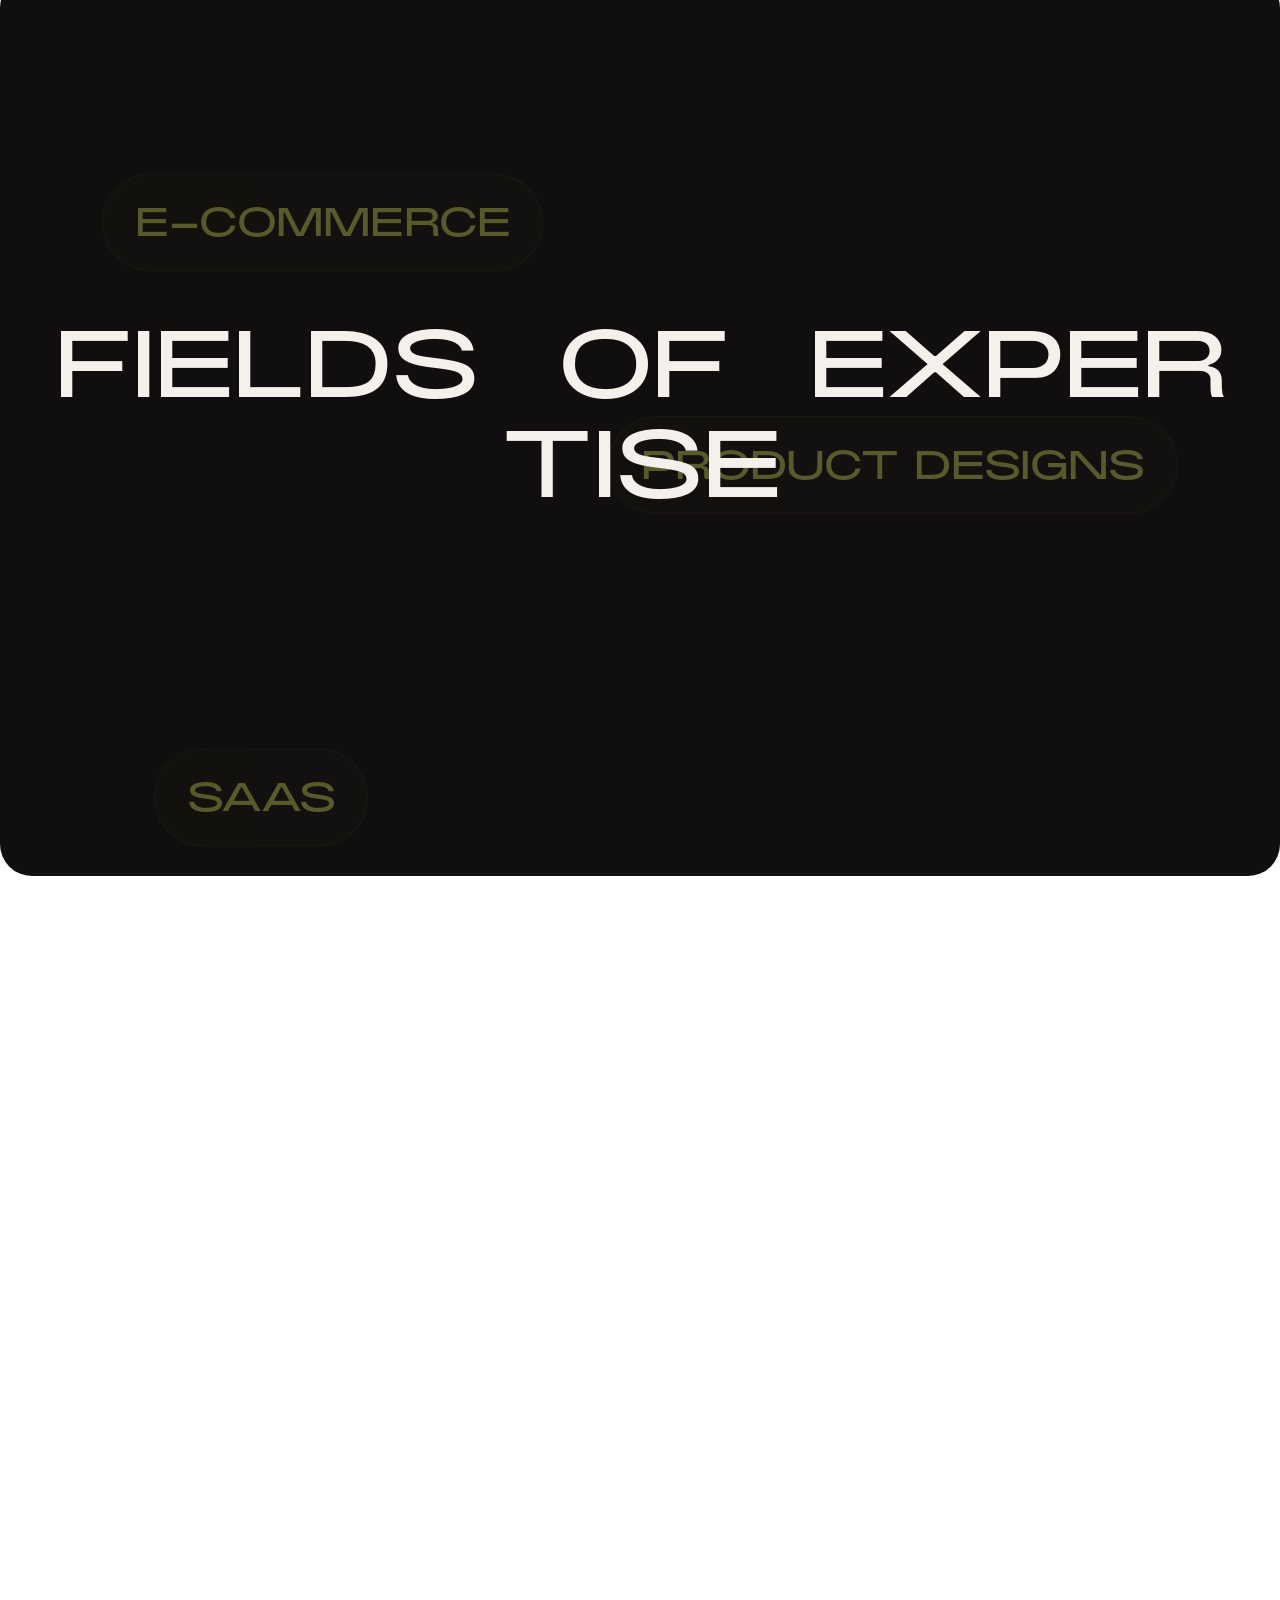
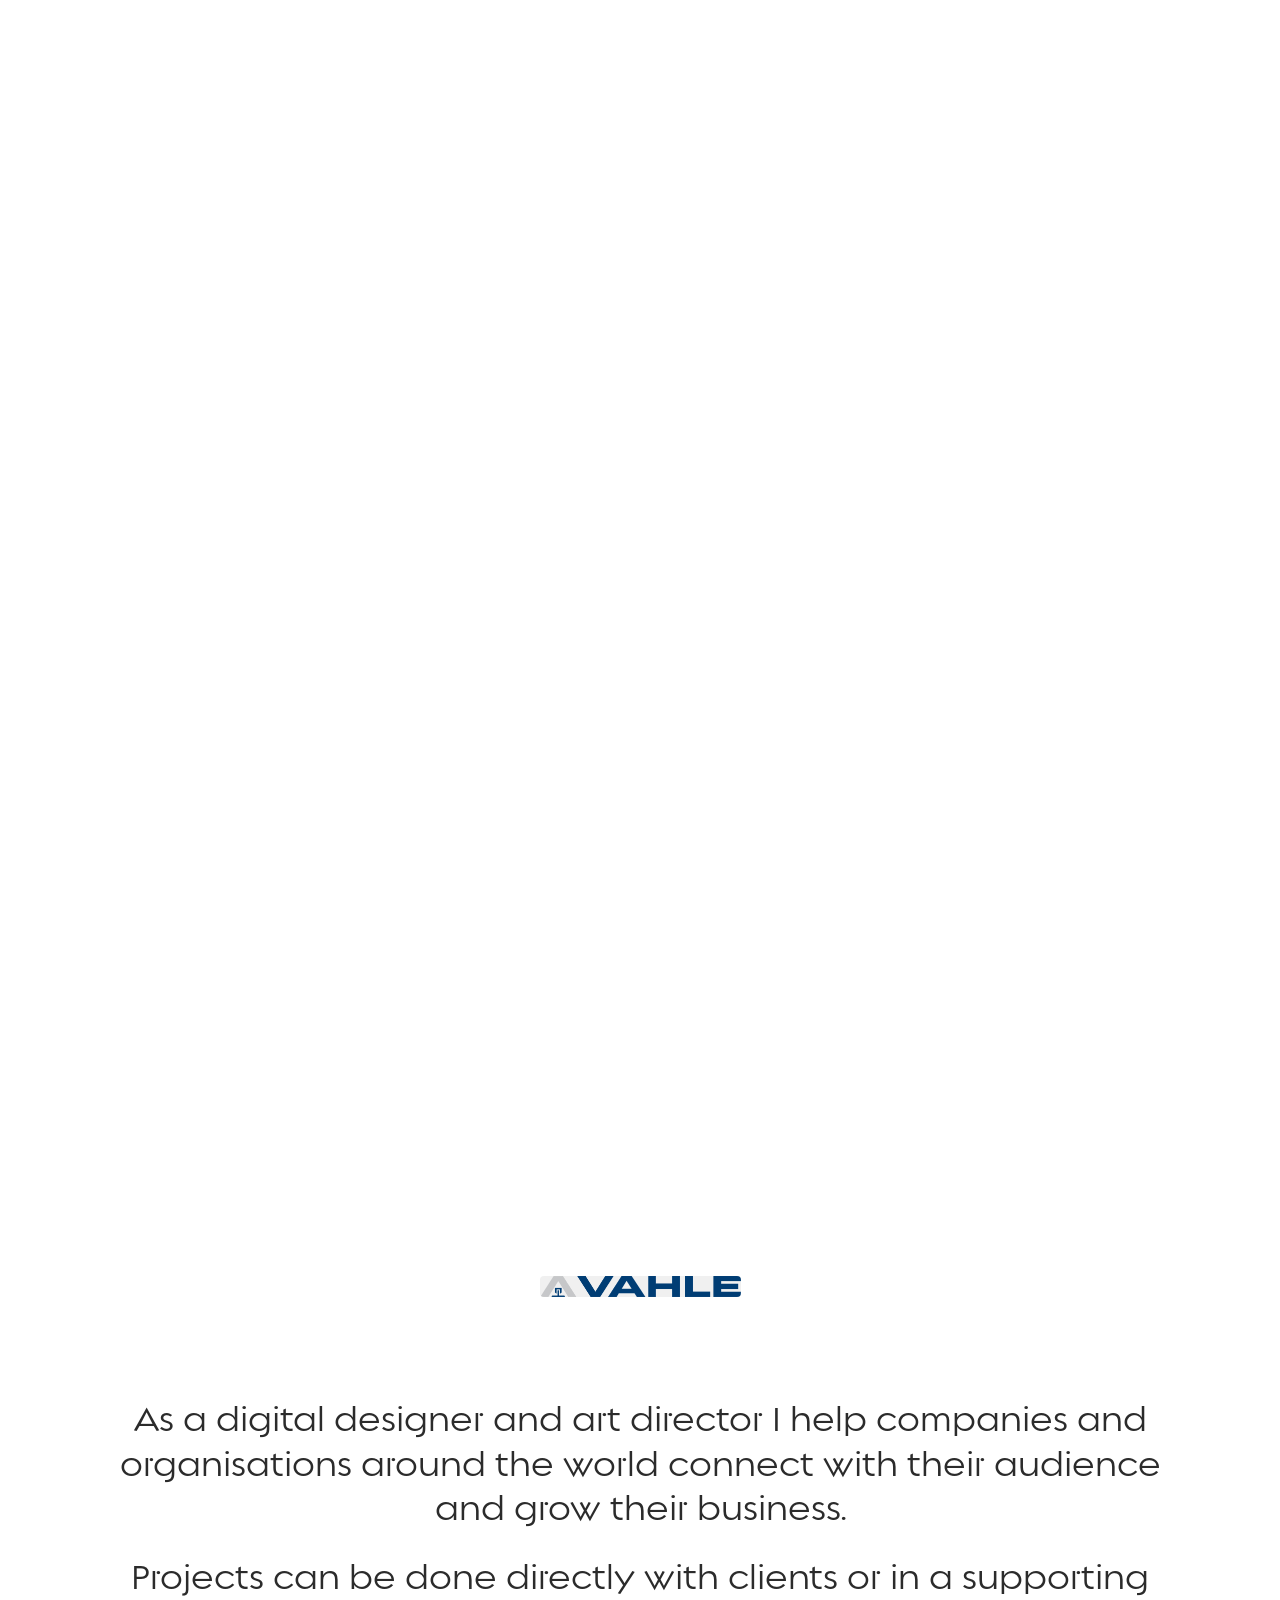
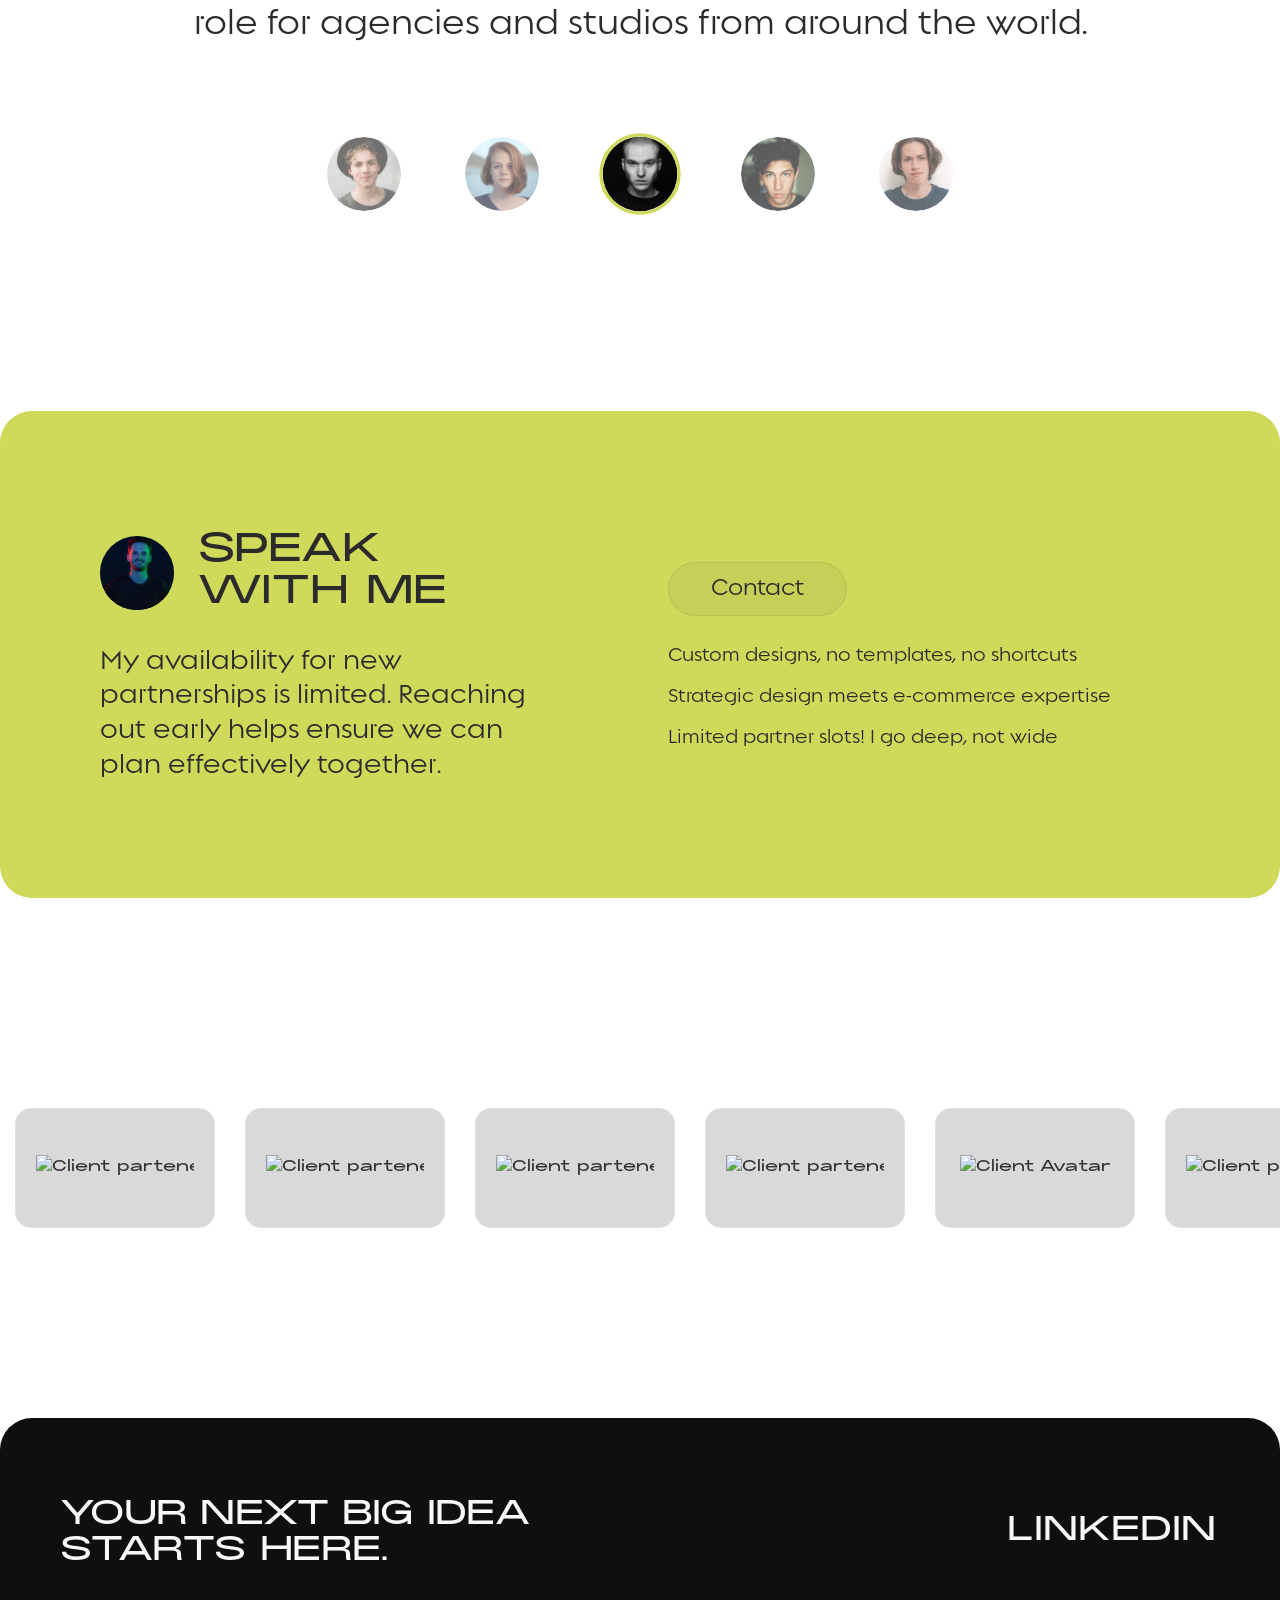
==== commit 0601fd64: "new stagger changes" ====
--- a/index.html
+++ b/index.html
@@ -22,152 +22,160 @@
     <link rel="stylesheet" href="style.css">
 </head>
 <style>
-    /* Container for the entire experience section */
-    .experience-wrapper {
-        position: relative;
-        height: 700vh;
-        /* Total scroll height */
+       /* Container for the entire experience section */
+       .experience-wrapper {
+      position: relative;
+      height: 300vh;
     }
 
     /* Sticky container */
     .experience-container {
-        position: sticky;
-        top: 0;
-        height: 100vh;
-        display: flex;
-        align-items: center;
-        justify-content: center;
-        overflow: hidden;
+      position: sticky;
+      top: 0;
+      height: 100vh;
+      display: flex;
+      align-items: center;
+      justify-content: center;
+      overflow: hidden;
     }
 
     /* Main experience section */
     .experience-section {
-        width: 100vw;
-        height: 100vh;
-        background: #100E0E;
-        border-radius: 32px;
-        position: relative;
-        display: flex;
-        align-items: center;
-        justify-content: center;
-        overflow: hidden;
-        transition: border-radius 0.2s, width 0.2s, height 0.2s;
+      width: 100vw;
+      height: 100vh;
+      background: #100E0E;
+      border-radius: 32px;
+      position: relative;
+      display: flex;
+      align-items: center;
+      justify-content: center;
+      overflow: hidden;
+      transition: border-radius 0.2s, width 0.2s, height 0.2s;
     }
 
     /* Title styling - centered */
     .experience-title {
-        width: 100%;
-        font-family: 'Alias', sans-serif;
-        font-style: normal;
-        font-weight: 400;
-        font-size: 100px;
-        line-height: 100%;
-        text-align: center;
-        letter-spacing: -0.02em;
-        text-transform: uppercase;
-        color: #F4F0EC;
-        margin: 0;
-        position: relative;
-        z-index: 10;
-        transition: font-size 0.2s;
+      width: 100%;
+      font-family: 'Alias', sans-serif;
+      font-style: normal;
+      font-weight: 400;
+      font-size: 100px;
+      line-height: 100%;
+      text-align: center;
+      letter-spacing: -0.02em;
+      text-transform: uppercase;
+      color: #F4F0EC;
+      margin: 0;
+      position: relative;
+      z-index: 10;
+      transition: font-size 0.2s;
+    }
+
+    .experience-title span {
+      display: inline-block;
+      will-change: transform;
     }
 
     /* Experience tags - background elements */
     .experience-tags {
-        position: absolute;
-        top: 0;
-        left: 0;
-        width: 100%;
-        height: 100%;
-        pointer-events: none;
-        z-index: 1;
+      position: absolute;
+      top: 0;
+      left: 0;
+      width: 100%;
+      height: 100%;
+      pointer-events: none;
+      z-index: 1;
     }
 
     /* Individual tag styling */
     .experience-tag {
-        display: flex;
-        flex-direction: row;
-        justify-content: center;
-        align-items: center;
-        padding: 32px 32px 22px;
-        gap: 10px;
-        background: rgba(207, 218, 91, 0.05);
-        border: 1px solid rgba(207, 218, 91, 0.1);
-        border-radius: 100px;
-        font-family: 'Alias', sans-serif;
-        font-style: normal;
-        font-weight: 400;
-        font-size: 42px;
-        line-height: 100%;
-        letter-spacing: -0.02em;
-        text-transform: uppercase;
-        font-feature-settings: 'salt' on;
-        color: #CFDA5B;
-        white-space: nowrap;
-        transition: font-size 0.2s, padding 0.2s;
-    }
-
-    /* Initial positions for tags - spaced to avoid overlap */
+      position: absolute;
+      display: flex;
+      flex-direction: row;
+      justify-content: center;
+      align-items: center;
+      padding: 32px 32px 22px;
+      gap: 10px;
+      background: rgba(207, 218, 91, 0.05);
+      border: 1px solid rgba(207, 218, 91, 0.1);
+      border-radius: 100px;
+      font-family: 'Alias', sans-serif;
+      font-style: normal;
+      font-weight: 400;
+      font-size: 42px;
+      line-height: 100%;
+      letter-spacing: -0.02em;
+      text-transform: uppercase;
+      font-feature-settings: 'salt' on;
+      color: #CFDA5B;
+      white-space: nowrap;
+      transition: font-size 0.2s, padding 0.2s;
+      pointer-events: auto;
+      cursor: default;
+    }
+
+    /* Initial positions for tags */
     .experience-tag[data-position="1"] {
-        top: 10%;
-        left: 8%;
+      top: 10%;
+      left: 8%;
     }
 
     .experience-tag[data-position="2"] {
-        top: 25%;
-        right: 8%;
+      top: 25%;
+      right: 8%;
     }
 
     .experience-tag[data-position="3"] {
-        top: 50%;
-        left: 12%;
+      top: 50%;
+      left: 12%;
     }
 
     .experience-tag[data-position="4"] {
-        top: 65%;
-        right: 12%;
+      top: 65%;
+      right: 12%;
     }
 
     .experience-tag[data-position="5"] {
-        top: 60%;
-        left: 35%;
+      top: 60%;
+      left: 35%;
     }
 
     /* Responsive design */
     @media (max-width: 768px) {
-        .experience-tag {
-            padding: 32px 32px 22px;
-            font-size: 24px;
-        }
-
-        .experience-title {
-            width: 100%;
-            font-size: 48px;
-        }
-        .experience-tag[data-position="1"] {
+      .experience-tag {
+        padding: 32px 32px 22px;
+        font-size: 24px;
+      }
+
+      .experience-title {
+        width: 100%;
+        font-size: 48px;
+      }
+
+      .experience-tag[data-position="1"] {
         top: 10%;
         left: 5%;
-    }
-
-    .experience-tag[data-position="2"] {
+      }
+
+      .experience-tag[data-position="2"] {
         top: 30%;
         right: 8%;
-    }
-
-    .experience-tag[data-position="3"] {
+      }
+
+      .experience-tag[data-position="3"] {
         top: 45%;
         left: 5%;
-    }
-
-    .experience-tag[data-position="4"] {
+      }
+
+      .experience-tag[data-position="4"] {
         top: 60%;
         right: 8%;
-    }
-
-    .experience-tag[data-position="5"] {
+      }
+
+      .experience-tag[data-position="5"] {
         top: 75%;
         left: 5%;
-    }
+      }
     }
 </style>
 
@@ -244,16 +252,16 @@
     </section>
 
     <!-- Fields of Expertise Section -->
-    <section class="expertise-section" data-aos="fade-up">
+    <section class="expertise-section">
         <div class="expertise-container">
             <div class="expertise-content">
-                <h2 class="expertise-title">I work by clear <br>values</h2>
-                <p class="expertise-description">
+                <h2 class="expertise-title" data-aos="fade-up" data-aos-once="false" >I work by clear <br>values</h2>
+                <p class="expertise-description" data-aos="fade-up" data-aos-once="false">
                     Here’s a quick look at how I approach each project from initial idea to final result. Simple,
                     structured, and tailored for impact. </p>
             </div>
             <div class="expertise-info">
-                <div class="expertise-info-item">
+                <div class="expertise-info-item" data-aos="fade-up" data-aos-once="false">
                     <div class="expertise-info-header">
                         <span class="expertise-info-number">01</span>
                         <h3 class="expertise-info-title">Discovery</h3>
@@ -263,7 +271,7 @@
                             invidunt ut labore et dolore</p>
                     </div>
                 </div>
-                <div class="expertise-info-item">
+                <div class="expertise-info-item" data-aos="fade-up" data-aos-once="false">
                     <div class="expertise-info-header">
                         <span class="expertise-info-number">02</span>
                         <h3 class="expertise-info-title">Wireframe</h3>
@@ -273,7 +281,7 @@
                             invidunt ut labore et dolore</p>
                     </div>
                 </div>
-                <div class="expertise-info-item">
+                <div class="expertise-info-item" data-aos="fade-up" data-aos-once="false">
                     <div class="expertise-info-header">
                         <span class="expertise-info-number">03</span>
                         <h3 class="expertise-info-title">Mood Board</h3>
@@ -283,7 +291,7 @@
                             invidunt ut labore et dolore</p>
                     </div>
                 </div>
-                <div class="expertise-info-item">
+                <div class="expertise-info-item" data-aos="fade-up" data-aos-once="false">
                     <div class="expertise-info-header">
                         <span class="expertise-info-number">04</span>
                         <h3 class="expertise-info-title">Design</h3>
@@ -302,10 +310,10 @@
         <!-- New Section 1 - Centered Text -->
         <section>
             <div class="centered-text-container">
-                <div class="centered-text-content" data-aos="fade-up">
-                    <p class="centered-text">As a digital designer and art director I help companies and organisations
+                <div class="centered-text-content" >
+                    <p class="centered-text" data-aos="fade-up" data-aos-once="false" data-aos-delay="50">As a digital designer and art director I help companies and organisations
                         around the world connect with their audience and grow their business.</p>
-                    <p class="centered-text second-text">
+                    <p class="centered-text second-text" data-aos="fade-up" data-aos-once="false" data-aos-delay="100">
                         Projects can be done directly with clients or in a supporting role for agencies and studios from
                         around the world. 
                     </p>
@@ -339,7 +347,7 @@
             </div>
         </div>
         <!-- New Section 2 - Large Heading with Description -->
-        <section class="large-heading-section" data-aos="fade-up">
+        <section class="large-heading-section" data-aos="fade-up" data-aos-once="false" >>
             <div class="large-heading-container">
                 <h2 class="large-heading">Design that delivers more than style, It drives results</h2>
                 <p class="large-heading-description">With over 8 years of experience, I create designs that enable
@@ -415,8 +423,8 @@
 
     <!-- Portfolio Gallery Section -->
     <section>
-        <div class="gallery-section" data-aos="fade-up" data-aos-once="false">
-            <div class="gallery-title-container">
+        <div class="gallery-section" >
+            <div class="gallery-title-container" data-aos="fade-up" data-aos-once="false">
                 <h2 class="gallery-title">My Greatest Inspiration</h2>
             </div>
 
@@ -451,13 +459,18 @@
 
     </section>
     <div class="spacer"></div>
-
     <!-- Experience  carousel Section -->
     <!-- Experience Carousel Section -->
     <div class="experience-wrapper">
         <div class="experience-container">
             <div class="experience-section">
-                <h2 class="experience-title">FIELDS OF EXPERTISE</h2>
+                <h2 class="experience-title">
+                    <span>F</span><span>I</span><span>E</span><span>L</span><span>D</span><span>S</span>
+                    <span> </span>
+                    <span>O</span><span>F</span>
+                    <span> </span>
+                    <span>E</span><span>X</span><span>P</span><span>E</span><span>R</span><span>T</span><span>I</span><span>S</span><span>E</span>
+                </h2>
                 <div class="experience-tags">
                     <span class="experience-tag" data-position="1">E-COMMERCE</span>
                     <span class="experience-tag" data-position="2">PRODUCT DESIGNS</span>
@@ -676,6 +689,136 @@
     <script src="https://unpkg.com/aos@2.3.1/dist/aos.js"></script>
     <!-- Custom JavaScript -->
     <script src="index.js"></script>
+ <!-- GSAP Library -->
+ <script src="https://cdnjs.cloudflare.com/ajax/libs/gsap/3.12.5/gsap.min.js"></script>
+ <script src="https://cdnjs.cloudflare.com/ajax/libs/gsap/3.12.5/ScrollTrigger.min.js"></script>
+
+ <script>
+   gsap.registerPlugin(ScrollTrigger);
+
+   // Set initial hidden state for letters
+   gsap.set(".experience-title span", {
+     y: 100,
+     opacity: 0,
+     scale: 0.5,
+     rotation: () => gsap.utils.random(-30, 30)
+   });
+
+   // Set initial hidden state for tags
+   gsap.set(".experience-tag", {
+     y: 150,
+     opacity: 0,
+     scale: 0.3,
+     rotation: () => gsap.utils.random(-45, 45)
+   });
+
+   // Letters appear with stagger as you scroll down
+   gsap.to(".experience-title span", {
+     y: 0,
+     opacity: 1,
+     scale: 1,
+     rotation: 0,
+     stagger: 0.05,
+     ease: "none",
+     scrollTrigger: {
+       trigger: ".experience-wrapper",
+       start: "top 70%",
+       end: "40% center",
+       scrub: 1.5,
+     }
+   });
+
+   // Tags appear with stagger as you scroll down
+   gsap.to(".experience-tag", {
+     y: 0,
+     opacity: 1,
+     scale: 1,
+     rotation: (index) => {
+       const rotations = [-12, 8, -5, 10, -8];
+       return rotations[index] || 0;
+     },
+     stagger: 0.08,
+     ease: "none",
+     scrollTrigger: {
+       trigger: ".experience-wrapper",
+       start: "top 65%",
+       end: "35% center",
+       scrub: 1.5,
+     }
+   });
+
+   // Floating animation when in view
+   ScrollTrigger.create({
+     trigger: ".experience-wrapper",
+     start: "40% center",
+     end: "60% center",
+     onEnter: () => {
+       document.querySelectorAll('.experience-tag').forEach((tag, i) => {
+         gsap.to(tag, {
+           y: "+=10",
+           duration: 5 + i * 0.5,
+           ease: "sine.inOut",
+           repeat: -1,
+           yoyo: true
+         });
+       });
+     },
+     onLeave: () => gsap.killTweensOf(".experience-tag"),
+     onEnterBack: () => {
+       document.querySelectorAll('.experience-tag').forEach((tag, i) => {
+         gsap.to(tag, {
+           y: "+=10",
+           duration: 5 + i * 0.5,
+           ease: "sine.inOut",
+           repeat: -1,
+           yoyo: true
+         });
+       });
+     },
+     onLeaveBack: () => gsap.killTweensOf(".experience-tag")
+   });
+
+   // Letter hover effects
+   document.querySelectorAll('.experience-title span').forEach(span => {
+     span.style.cursor = 'default';
+     
+     span.addEventListener('mouseenter', () => {
+       gsap.to(span, {
+         scale: 1.15,
+         y: -12,
+         duration: 0.4,
+         ease: "back.out(2)"
+       });
+     });
+     
+     span.addEventListener('mouseleave', () => {
+       gsap.to(span, {
+         scale: 1,
+         y: 0,
+         duration: 0.4,
+         ease: "back.out(2)"
+       });
+     });
+   });
+
+   // Tag hover effects
+   document.querySelectorAll('.experience-tag').forEach(tag => {
+     tag.addEventListener('mouseenter', () => {
+       gsap.to(tag, {
+         scale: 1.05,
+         duration: 0.3,
+         ease: "back.out(2)"
+       });
+     });
+     
+     tag.addEventListener('mouseleave', () => {
+       gsap.to(tag, {
+         scale: 1,
+         duration: 0.3,
+         ease: "back.out(2)"
+       });
+     });
+   });
+ </script>
 </body>
-
 </html>
--- a/style.css
+++ b/style.css
@@ -762,9 +762,11 @@
         font-size: 120px;
     }
 
-    .about-container h2 span ,.about-container-stats-item   h2  {
+    .about-container h2 span,
+    .about-container-stats-item h2 {
         font-size: 36px;
     }
+
     .about-container-stats-item p {
         width: 100%;
         height: 100%;
@@ -884,8 +886,31 @@
     will-change: background-size;
 }
 
-.project-image:hover {
-    background-size: 120%;
+.project-image {
+    width: 100%;
+    height: 100%;
+    border-radius: 20px;
+    margin-top: 32px;
+    overflow: hidden;
+    position: relative;
+    cursor: pointer;
+}
+
+.project-image::before {
+    content: "";
+    position: absolute;
+    inset: 0;
+    background-image: url('assets/image-bg.png');
+    background-size: cover;
+    background-position: center;
+    background-repeat: no-repeat;
+    transform: scale(1);
+    transition: transform 0.6s cubic-bezier(0.165, 0.84, 0.44, 1);
+    will-change: transform;
+}
+
+.project-card:hover .project-image::before {
+    transform: scale(1.15);
 }
 
 
@@ -1964,6 +1989,7 @@
     white-space: nowrap;
     z-index: -90;
 }
+
 @media (max-width: 1440px) {
     .experience-section {
         padding: 120px 40px;
@@ -2009,6 +2035,7 @@
         height: 100vh;
     }
 }
+
 @media (max-width: 480px) {
     .experience-title {
         font-size: 36px;
